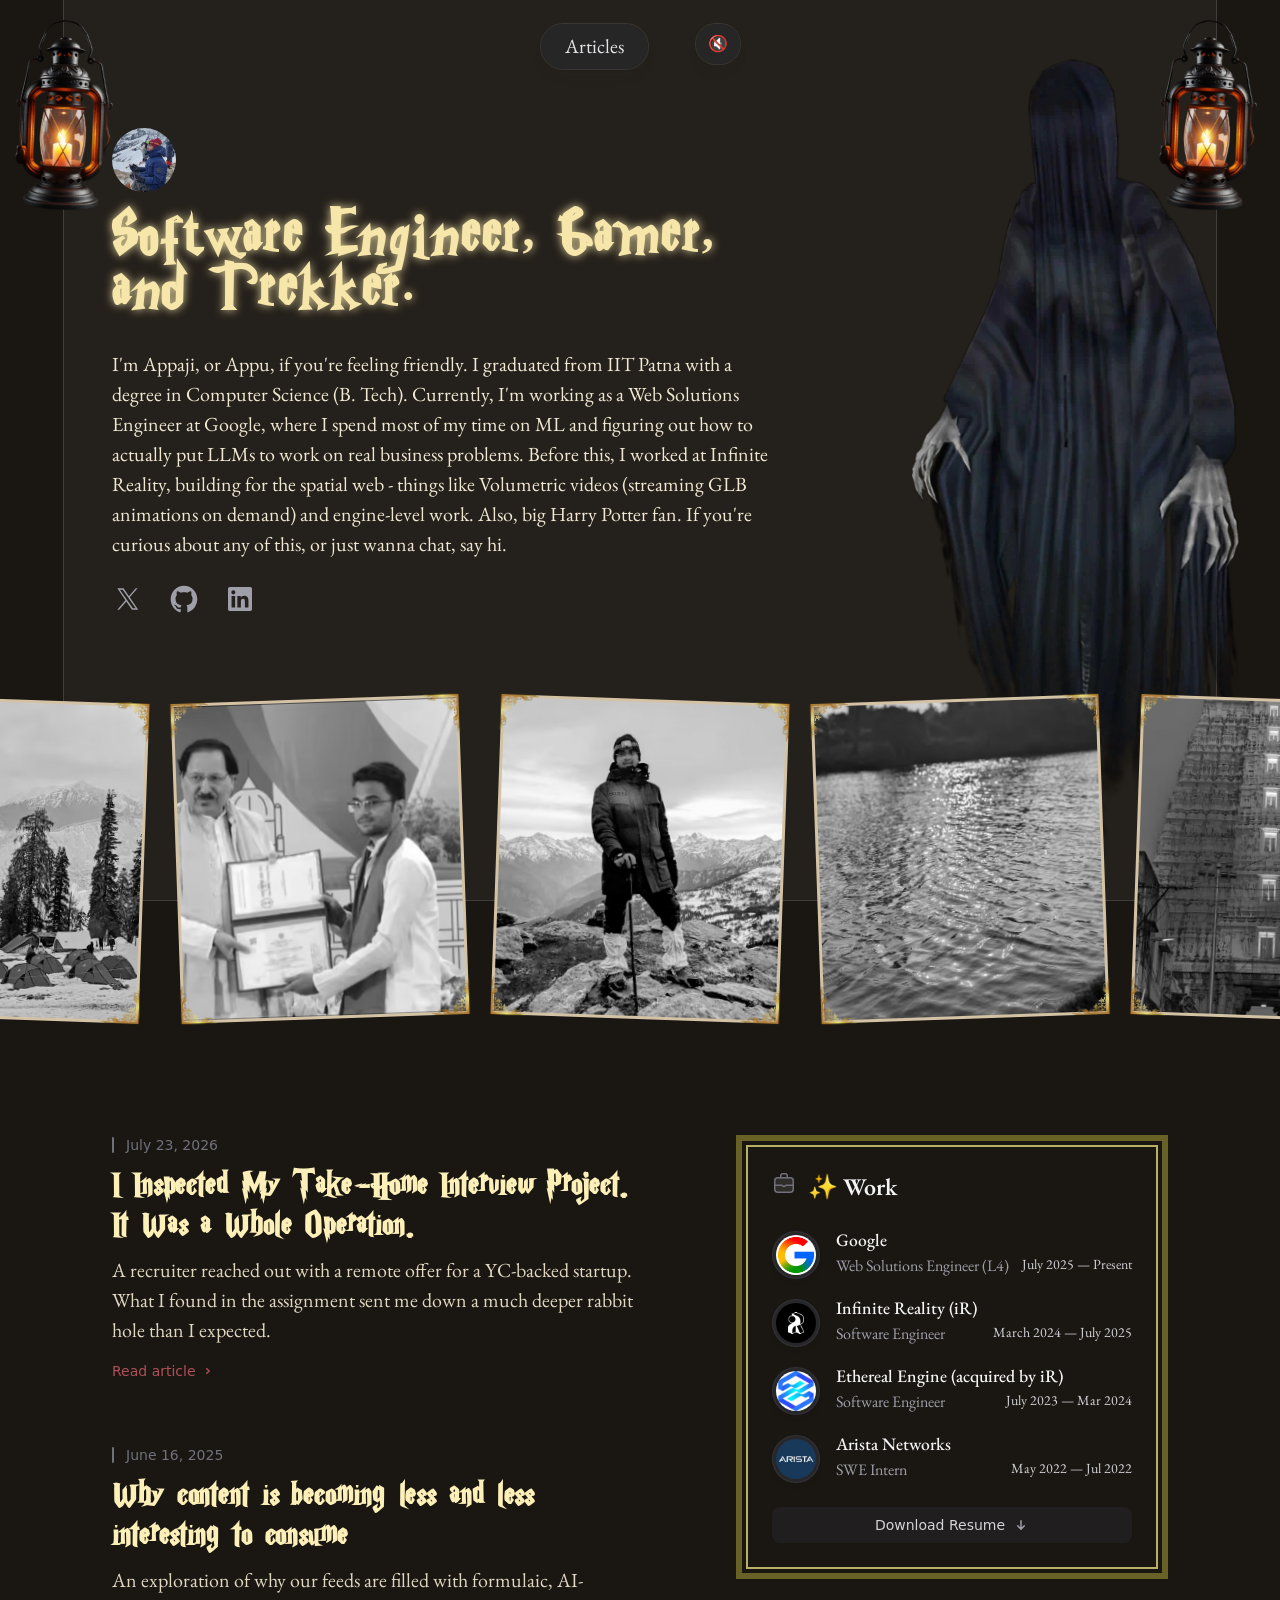
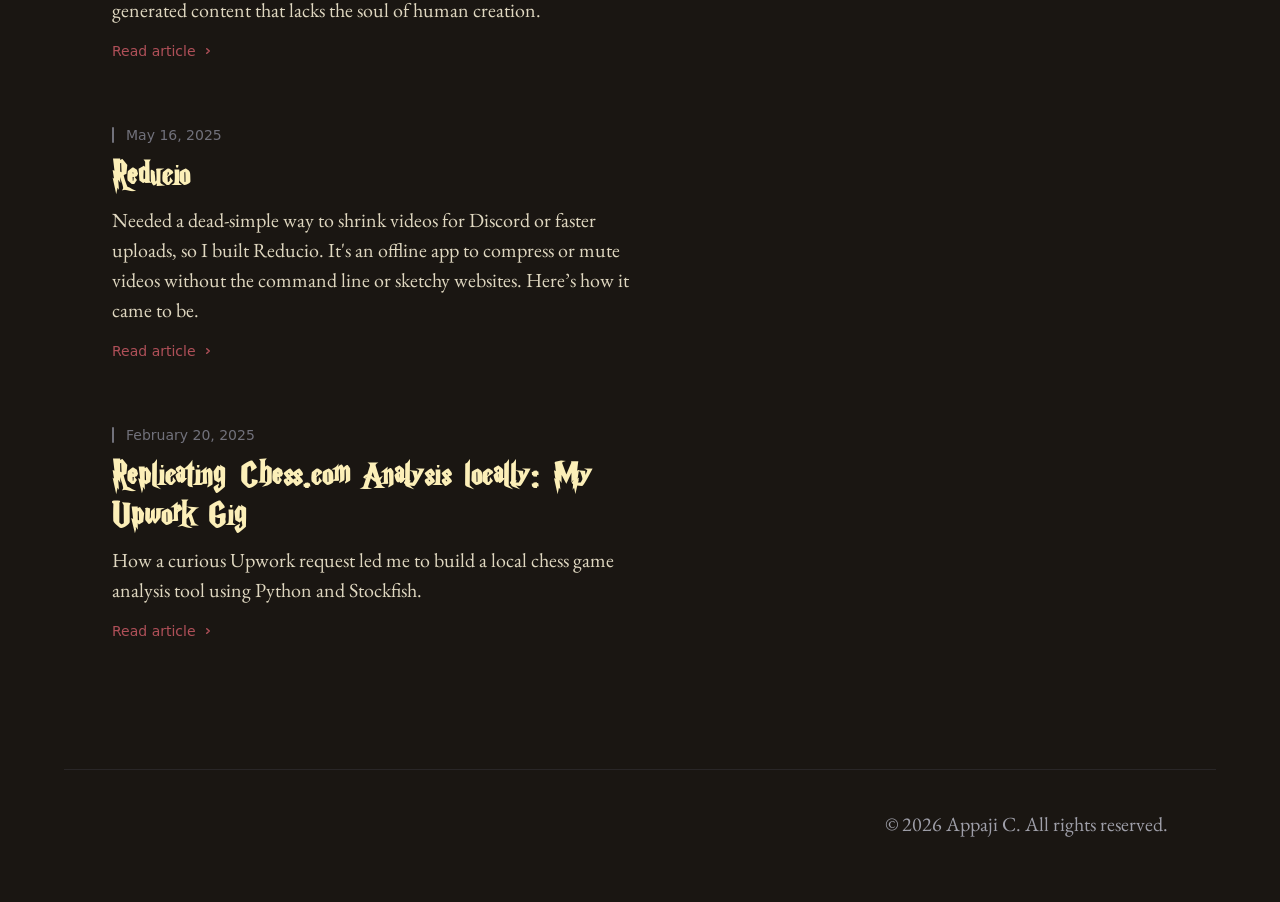
==== index.html @ c1694020 "deploy" ====
<!DOCTYPE html><html lang="en" data-astro-cid-sckkx6r4> <head><meta charset="UTF-8"><meta name="viewport" content="width=device-width"><link rel="icon" type="image/svg+xml" href="/favicon.ico"><link rel="preconnect" href="https://fonts.googleapis.com"><link rel="preconnect" href="https://fonts.gstatic.com" crossorigin><link href="https://fonts.googleapis.com/css2?family=EB+Garamond:ital,wght@0,400..800;1,400..800&family=Inter:ital,opsz,wght@0,14..32,100..900;1,14..32,100..900&display=swap" rel="stylesheet"><script defer src="/script.js" data-website-id="1bbae7b1-22e2-43d4-b919-5324c3057df2"></script><meta name="generator" content="Astro v5.18.2"><meta name="description" content="Appaji, a Computer Science graduate from IIT Patna and former intern at Arista Networks, is a Software Engineer at Infinite Reality. Passionate about building innovative web experiences, with a strong interest in sustainable and customer-focused startups."><meta name="astro-view-transitions-enabled" content="true"><meta name="astro-view-transitions-fallback" content="animate"><script type="module" src="/_astro/ClientRouter.astro_astro_type_script_index_0_lang.CDGfc0hd.js"></script><title>Appaji - Software Engineer</title><link rel="stylesheet" href="/_astro/_slug_.mkJSnXDT.css"></head> <body class="relative bg-[#1a1612]!" data-astro-cid-sckkx6r4> <div class="fixed inset-0 flex justify-center sm:px-8" data-astro-cid-sckkx6r4> <div class="flex w-full max-w-7xl lg:px-8" data-astro-cid-sckkx6r4> <div class="w-full bg-[#24201b] ring-1 ring-zinc-300/20" data-astro-cid-sckkx6r4></div> </div> </div> <style>astro-island,astro-slot,astro-static-slot{display:contents}</style><script>(()=>{var e=async t=>{await(await t())()};(self.Astro||(self.Astro={})).only=e;window.dispatchEvent(new Event("astro:only"));})();</script><script>(()=>{var A=Object.defineProperty;var g=(i,o,a)=>o in i?A(i,o,{enumerable:!0,configurable:!0,writable:!0,value:a}):i[o]=a;var d=(i,o,a)=>g(i,typeof o!="symbol"?o+"":o,a);{let i={0:t=>m(t),1:t=>a(t),2:t=>new RegExp(t),3:t=>new Date(t),4:t=>new Map(a(t)),5:t=>new Set(a(t)),6:t=>BigInt(t),7:t=>new URL(t),8:t=>new Uint8Array(t),9:t=>new Uint16Array(t),10:t=>new Uint32Array(t),11:t=>1/0*t},o=t=>{let[l,e]=t;return l in i?i[l](e):void 0},a=t=>t.map(o),m=t=>typeof t!="object"||t===null?t:Object.fromEntries(Object.entries(t).map(([l,e])=>[l,o(e)]));class y extends HTMLElement{constructor(){super(...arguments);d(this,"Component");d(this,"hydrator");d(this,"hydrate",async()=>{var b;if(!this.hydrator||!this.isConnected)return;let e=(b=this.parentElement)==null?void 0:b.closest("astro-island[ssr]");if(e){e.addEventListener("astro:hydrate",this.hydrate,{once:!0});return}let c=this.querySelectorAll("astro-slot"),n={},h=this.querySelectorAll("template[data-astro-template]");for(let r of h){let s=r.closest(this.tagName);s!=null&&s.isSameNode(this)&&(n[r.getAttribute("data-astro-template")||"default"]=r.innerHTML,r.remove())}for(let r of c){let s=r.closest(this.tagName);s!=null&&s.isSameNode(this)&&(n[r.getAttribute("name")||"default"]=r.innerHTML)}let p;try{p=this.hasAttribute("props")?m(JSON.parse(this.getAttribute("props"))):{}}catch(r){let s=this.getAttribute("component-url")||"<unknown>",v=this.getAttribute("component-export");throw v&&(s+=` (export ${v})`),console.error(`[hydrate] Error parsing props for component ${s}`,this.getAttribute("props"),r),r}let u;await this.hydrator(this)(this.Component,p,n,{client:this.getAttribute("client")}),this.removeAttribute("ssr"),this.dispatchEvent(new CustomEvent("astro:hydrate"))});d(this,"unmount",()=>{this.isConnected||this.dispatchEvent(new CustomEvent("astro:unmount"))})}disconnectedCallback(){document.removeEventListener("astro:after-swap",this.unmount),document.addEventListener("astro:after-swap",this.unmount,{once:!0})}connectedCallback(){if(!this.hasAttribute("await-children")||document.readyState==="interactive"||document.readyState==="complete")this.childrenConnectedCallback();else{let e=()=>{document.removeEventListener("DOMContentLoaded",e),c.disconnect(),this.childrenConnectedCallback()},c=new MutationObserver(()=>{var n;((n=this.lastChild)==null?void 0:n.nodeType)===Node.COMMENT_NODE&&this.lastChild.nodeValue==="astro:end"&&(this.lastChild.remove(),e())});c.observe(this,{childList:!0}),document.addEventListener("DOMContentLoaded",e)}}async childrenConnectedCallback(){let e=this.getAttribute("before-hydration-url");e&&await import(e),this.start()}async start(){let e=JSON.parse(this.getAttribute("opts")),c=this.getAttribute("client");if(Astro[c]===void 0){window.addEventListener(`astro:${c}`,()=>this.start(),{once:!0});return}try{await Astro[c](async()=>{let n=this.getAttribute("renderer-url"),[h,{default:p}]=await Promise.all([import(this.getAttribute("component-url")),n?import(n):()=>()=>{}]),u=this.getAttribute("component-export")||"default";if(!u.includes("."))this.Component=h[u];else{this.Component=h;for(let f of u.split("."))this.Component=this.Component[f]}return this.hydrator=p,this.hydrate},e,this)}catch(n){console.error(`[astro-island] Error hydrating ${this.getAttribute("component-url")}`,n)}}attributeChangedCallback(){this.hydrate()}}d(y,"observedAttributes",["props"]),customElements.get("astro-island")||customElements.define("astro-island",y)}})();</script><astro-island uid="1WpTBE" component-url="/_astro/Floaters.BWLagnFK.js" component-export="default" renderer-url="/_astro/client.4HrEwUw9.js" props="{&quot;data-astro-cid-sckkx6r4&quot;:[0,true]}" ssr client="only" opts="{&quot;name&quot;:&quot;Floaters&quot;,&quot;value&quot;:true}"></astro-island> <script>(()=>{var e=async t=>{await(await t())()};(self.Astro||(self.Astro={})).load=e;window.dispatchEvent(new Event("astro:load"));})();</script><astro-island uid="2upjnA" prefix="r24" component-url="/_astro/Header.DmBc9wNi.js" component-export="Header" renderer-url="/_astro/client.4HrEwUw9.js" props="{&quot;pathname&quot;:[0,&quot;/&quot;],&quot;data-astro-cid-sckkx6r4&quot;:[0,true]}" ssr client="load" opts="{&quot;name&quot;:&quot;HeaderJsx&quot;,&quot;value&quot;:true}" await-children><header class="pointer-events-none relative z-50 flex flex-none flex-col" style="height:var(--header-height);margin-bottom:var(--header-mb)"><div class="order-last mt-[calc(--spacing(16)-(--spacing(3)))]"></div><div class="sm:px-8 top-0 order-last -mb-3 pt-3" style="position:var(--header-position)"><div class="mx-auto w-full max-w-7xl lg:px-8"><div class="relative px-4 sm:px-8 lg:px-12"><div class="mx-auto max-w-2xl lg:max-w-5xl xl:max-w-7xl"><div class="top-(--avatar-top,--spacing(3)) w-full" style="position:var(--header-inner-position)"><div class="relative"><div class="absolute top-3 left-0 origin-left transition-opacity h-10 w-10 rounded-full bg-zinc-800/90 p-0.5 shadow-lg ring-1 shadow-zinc-800/5 ring-white/10 backdrop-blur-sm" style="opacity:var(--avatar-border-opacity, 0);transform:var(--avatar-border-transform)"></div><a href="/" aria-label="Home" class="block h-16 w-16 origin-left pointer-events-auto" style="transform:var(--avatar-image-transform)"><img src="/avatar.webp" alt="" sizes="5rem" class="rounded-full bg-zinc-800 object-cover h-16 w-16"/></a></div></div></div></div></div></div><div class="top-0 z-10 h-16 pt-6" style="position:var(--header-position)"><div class="sm:px-8 top-(--header-top,--spacing(6)) w-full" style="position:var(--header-inner-position)"><div class="mx-auto w-full max-w-7xl lg:px-8"><div class="relative px-4 sm:px-8 lg:px-12"><div class="mx-auto max-w-2xl lg:max-w-5xl xl:max-w-7xl"><div class="relative flex justify-center gap-4 sm:gap-6 md:gap-8 lg:gap-10 xl:gap-12"><div class="flex justify-end md:justify-center"><nav class="pointer-events-auto md:hidden"><ul class="flex rounded-full bg-zinc-800/90 px-3 text-sm font-medium text-zinc-200 shadow-lg ring-1 shadow-zinc-800/5 ring-white/10 backdrop-blur-sm"><li><a href="/articles" class="relative block px-3 py-2 transition hover:text-teal-400">Articles</a></li></ul></nav><nav class="pointer-events-auto hidden md:block"><ul class="flex rounded-full bg-zinc-800/90 px-3 text-sm font-medium text-zinc-200 shadow-lg ring-1 shadow-zinc-800/5 ring-white/10 backdrop-blur-sm"><li><a href="/articles" class="relative block px-3 py-2 transition hover:text-teal-400">Articles</a></li></ul></nav></div><div class="flex justify-end"><astro-slot> <astro-island uid="Z1dJGtD" component-url="/_astro/Header.DmBc9wNi.js" component-export="Toggles" renderer-url="/_astro/client.4HrEwUw9.js" props="{&quot;data-astro-cid-sckkx6r4&quot;:[0,true]}" ssr client="only" opts="{&quot;name&quot;:&quot;Toggles&quot;,&quot;value&quot;:true}"></astro-island> </astro-slot></div></div></div></div></div></div></div></header><div class="flex-none" style="height:var(--content-offset)"></div><!--astro:end--></astro-island>  <div class="sm:px-8 mt-9"><div class="mx-auto w-full max-w-7xl lg:px-8"><div class="relative px-4 sm:px-8 lg:px-12"><div class="mx-auto max-w-2xl lg:max-w-5xl xl:max-w-7xl"> <div class="max-w-2xl"> <h1 class="text-shadow-golden text-[#f6e6aa]">Software Engineer, Gamer, and Trekker.</h1> <p class="mt-6 text-[#f0e8d3]">
I'm Appaji, or Appu, if you're feeling friendly. I graduated from IIT Patna with a degree in
        Computer Science (B. Tech). Currently, I'm working as a Web Solutions Engineer at Google,
        where I spend most of my time on ML and figuring out how to actually put LLMs to work on
        real business problems. Before this, I worked at Infinite Reality, building for the spatial web - things like Volumetric videos (streaming GLB animations on demand) and engine-level work.
        Also, big Harry Potter fan. If you're curious about any of this, or just wanna chat, say hi.
</p> <div class="mt-6 flex gap-6"> <a class="group -m-1 p-1" target="_blank" href="https://x.com/CITIZENDOT" data-umami-event="Clicked X" aria-label="Follow on X"><svg viewBox="0 0 24 24" aria-hidden="true" class="h-8 w-8 fill-zinc-400 transition group-hover:fill-zinc-300"><path d="M13.3174 10.7749L19.1457 4H17.7646L12.7039 9.88256L8.66193 4H4L10.1122 12.8955L4 20H5.38119L10.7254 13.7878L14.994 20H19.656L13.3171 10.7749H13.3174ZM11.4257 12.9738L10.8064 12.0881L5.87886 5.03974H8.00029L11.9769 10.728L12.5962 11.6137L17.7652 19.0075H15.6438L11.4257 12.9742V12.9738Z"></path></svg></a> <a class="group -m-1 p-1" target="_blank" href="https://github.com/CITIZENDOT" data-umami-event="Clicked GitHub" aria-label="Follow on GitHub"><svg viewBox="0 0 24 24" aria-hidden="true" class="h-8 w-8 fill-zinc-400 transition group-hover:fill-zinc-300"><path fill-rule="evenodd" clip-rule="evenodd" d="M12 2C6.475 2 2 6.588 2 12.253c0 4.537 2.862 8.369 6.838 9.727.5.09.687-.218.687-.487 0-.243-.013-1.05-.013-1.91C7 20.059 6.35 18.957 6.15 18.38c-.113-.295-.6-1.205-1.025-1.448-.35-.192-.85-.667-.013-.68.788-.012 1.35.744 1.538 1.051.9 1.551 2.338 1.116 2.912.846.088-.666.35-1.115.638-1.371-2.225-.256-4.55-1.14-4.55-5.062 0-1.115.387-2.038 1.025-2.756-.1-.256-.45-1.307.1-2.717 0 0 .837-.269 2.75 1.051.8-.23 1.65-.346 2.5-.346.85 0 1.7.115 2.5.346 1.912-1.333 2.75-1.05 2.75-1.05.55 1.409.2 2.46.1 2.716.637.718 1.025 1.628 1.025 2.756 0 3.934-2.337 4.806-4.562 5.062.362.32.675.936.675 1.897 0 1.371-.013 2.473-.013 2.82 0 .268.188.589.688.486a10.039 10.039 0 0 0 4.932-3.74A10.447 10.447 0 0 0 22 12.253C22 6.588 17.525 2 12 2Z"></path></svg></a> <a class="group -m-1 p-1" target="_blank" href="https://www.linkedin.com/in/appaji-chintimi" data-umami-event="Clicked LinkedIn" aria-label="Follow on LinkedIn"><svg viewBox="0 0 24 24" aria-hidden="true" class="h-8 w-8 fill-zinc-400 transition group-hover:fill-zinc-300"><path d="M18.335 18.339H15.67v-4.177c0-.996-.02-2.278-1.39-2.278-1.389 0-1.601 1.084-1.601 2.205v4.25h-2.666V9.75h2.56v1.17h.035c.358-.674 1.228-1.387 2.528-1.387 2.7 0 3.2 1.778 3.2 4.091v4.715zM7.003 8.575a1.546 1.546 0 01-1.548-1.549 1.548 1.548 0 111.547 1.549zm1.336 9.764H5.666V9.75H8.34v8.589zM19.67 3H4.329C3.593 3 3 3.58 3 4.297v15.406C3 20.42 3.594 21 4.328 21h15.338C20.4 21 21 20.42 21 19.703V4.297C21 3.58 20.4 3 19.666 3h.003z"></path></svg></a> </div> </div> </div></div></div></div> <div class="mt-16 h-fit w-full sm:mt-20"> <div class="-my-4 flex justify-center gap-5 overflow-x-auto px-6 py-4 sm:gap-8 md:overflow-x-visible"> <script>(()=>{var l=(n,t)=>{let i=async()=>{await(await n())()},e=typeof t.value=="object"?t.value:void 0,s={timeout:e==null?void 0:e.timeout};"requestIdleCallback"in window?window.requestIdleCallback(i,s):setTimeout(i,s.timeout||200)};(self.Astro||(self.Astro={})).idle=l;window.dispatchEvent(new Event("astro:idle"));})();</script><astro-island uid="1zsjnk" prefix="r27" component-url="/_astro/VintageImageFrame.CsGQXgrL.js" component-export="default" renderer-url="/_astro/client.4HrEwUw9.js" props="{&quot;className&quot;:[0,&quot;rotate-2&quot;]}" ssr client="idle" opts="{&quot;name&quot;:&quot;VintageFrame&quot;,&quot;value&quot;:true}" await-children><div class="relative py-4 md:py-1"><div class="group relative aspect-9/10 w-44 flex-none border-3 border-[#d4c2a5] transition-transform duration-300 will-change-transform hover:scale-110 sm:w-72 rotate-2"><astro-slot> <div id="placeholder-0" class="absolute inset-0 animate-pulse rounded-md bg-gradient-to-r from-gray-300 via-gray-200 to-gray-300"></div> <picture> <source srcset="/_astro/image-1.DJotdPzw_1CjnRr.avif 360w, /_astro/image-1.DJotdPzw_fpXLo.avif 480w, /_astro/image-1.DJotdPzw_Z1LV6Ft.avif 720w" type="image/avif" sizes="(max-width: 640px) 180px, (max-width: 1450px) 720px"><source srcset="/_astro/image-1.DJotdPzw_1aSoXD.webp 360w, /_astro/image-1.DJotdPzw_Zc007p.webp 480w, /_astro/image-1.DJotdPzw_Z2em5zh.webp 720w" type="image/webp" sizes="(max-width: 640px) 180px, (max-width: 1450px) 720px">  <img src="/_astro/image-1.DJotdPzw_1znzGr.jpg" srcset="/_astro/image-1.DJotdPzw_Z1mLSVR.jpg 360w, /_astro/image-1.DJotdPzw_2kvOL1.jpg 480w, /_astro/image-1.DJotdPzw_i9Jj9.jpg 720w" alt="Appaji C's Pics" loading="eager" onload="this.classList.add('opacity-100'); document.getElementById('placeholder-0').remove();" sizes="(max-width: 640px) 180px, (max-width: 1450px) 720px" decoding="async" fetchpriority="auto" width="3136" height="2352" class="absolute inset-0 h-full w-full object-cover opacity-0 grayscale transition-[filter,opacity] duration-300 hover:grayscale-0"> </picture> </astro-slot><div class="absolute -top-1 -left-1 h-10 w-10 rotate-90 bg-cover bg-no-repeat" style="background-image:url(/corner.webp)"></div><div class="absolute -top-1 -right-1 h-10 w-10 rotate-180 bg-cover bg-no-repeat" style="background-image:url(/corner.webp)"></div><div class="absolute -right-1 -bottom-1 h-10 w-10 -rotate-90 bg-cover bg-no-repeat" style="background-image:url(/corner.webp)"></div><div class="absolute -bottom-1 -left-1 h-10 w-10 bg-cover bg-no-repeat" style="background-image:url(/corner.webp)"></div></div></div><!--astro:end--></astro-island><astro-island uid="dd5s4" prefix="r28" component-url="/_astro/VintageImageFrame.CsGQXgrL.js" component-export="default" renderer-url="/_astro/client.4HrEwUw9.js" props="{&quot;className&quot;:[0,&quot;-rotate-2&quot;]}" ssr client="idle" opts="{&quot;name&quot;:&quot;VintageFrame&quot;,&quot;value&quot;:true}" await-children><div class="relative py-4 md:py-1"><div class="group relative aspect-9/10 w-44 flex-none border-3 border-[#d4c2a5] transition-transform duration-300 will-change-transform hover:scale-110 sm:w-72 -rotate-2"><astro-slot> <div id="placeholder-1" class="absolute inset-0 animate-pulse rounded-md bg-gradient-to-r from-gray-300 via-gray-200 to-gray-300"></div> <picture> <source srcset="/_astro/image-2.Dyf8UoM-_FPYrh.avif 360w, /_astro/image-2.Dyf8UoM-_Z1lVE0v.avif 480w, /_astro/image-2.Dyf8UoM-_1WRz42.avif 720w" type="image/avif" sizes="(max-width: 640px) 180px, (max-width: 1450px) 720px"><source srcset="/_astro/image-2.Dyf8UoM-_Z278CN6.webp 360w, /_astro/image-2.Dyf8UoM-_UfQy3.webp 480w, /_astro/image-2.Dyf8UoM-_ZP73bl.webp 720w" type="image/webp" sizes="(max-width: 640px) 180px, (max-width: 1450px) 720px">  <img src="/_astro/image-2.Dyf8UoM-_1wkAVf.jpg" srcset="/_astro/image-2.Dyf8UoM-_TWsWo.jpg 360w, /_astro/image-2.Dyf8UoM-_Z17Pauo.jpg 480w, /_astro/image-2.Dyf8UoM-_2bY3z9.jpg 720w" alt="Appaji C's Pics" loading="eager" onload="this.classList.add('opacity-100'); document.getElementById('placeholder-1').remove();" sizes="(max-width: 640px) 180px, (max-width: 1450px) 720px" decoding="async" fetchpriority="auto" width="1442" height="811" class="absolute inset-0 h-full w-full object-cover opacity-0 grayscale transition-[filter,opacity] duration-300 hover:grayscale-0"> </picture> </astro-slot><div class="absolute -top-1 -left-1 h-10 w-10 rotate-90 bg-cover bg-no-repeat" style="background-image:url(/corner.webp)"></div><div class="absolute -top-1 -right-1 h-10 w-10 rotate-180 bg-cover bg-no-repeat" style="background-image:url(/corner.webp)"></div><div class="absolute -right-1 -bottom-1 h-10 w-10 -rotate-90 bg-cover bg-no-repeat" style="background-image:url(/corner.webp)"></div><div class="absolute -bottom-1 -left-1 h-10 w-10 bg-cover bg-no-repeat" style="background-image:url(/corner.webp)"></div></div></div><!--astro:end--></astro-island><astro-island uid="1dKPuj" prefix="r29" component-url="/_astro/VintageImageFrame.CsGQXgrL.js" component-export="default" renderer-url="/_astro/client.4HrEwUw9.js" props="{&quot;className&quot;:[0,&quot;rotate-2&quot;]}" ssr client="idle" opts="{&quot;name&quot;:&quot;VintageFrame&quot;,&quot;value&quot;:true}" await-children><div class="relative py-4 md:py-1"><div class="group relative aspect-9/10 w-44 flex-none border-3 border-[#d4c2a5] transition-transform duration-300 will-change-transform hover:scale-110 sm:w-72 rotate-2"><astro-slot> <div id="placeholder-2" class="absolute inset-0 animate-pulse rounded-md bg-gradient-to-r from-gray-300 via-gray-200 to-gray-300"></div> <picture> <source srcset="/_astro/image-3.DNVWXKXf_Z1sjR63.avif 360w, /_astro/image-3.DNVWXKXf_16d5sU.avif 480w, /_astro/image-3.DNVWXKXf_Z5oHGD.avif 720w" type="image/avif" sizes="(max-width: 640px) 180px, (max-width: 1450px) 720px"><source srcset="/_astro/image-3.DNVWXKXf_Z1TJPYQ.webp 360w, /_astro/image-3.DNVWXKXf_DM6z7.webp 480w, /_astro/image-3.DNVWXKXf_1dYgTg.webp 720w" type="image/webp" sizes="(max-width: 640px) 180px, (max-width: 1450px) 720px">  <img src="/_astro/image-3.DNVWXKXf_Z2jGWes.jpg" srcset="/_astro/image-3.DNVWXKXf_BKXSz.jpg 360w, /_astro/image-3.DNVWXKXf_Z1SSclo.jpg 480w, /_astro/image-3.DNVWXKXf_Z1B1awt.jpg 720w" alt="Appaji C's Pics" loading="eager" onload="this.classList.add('opacity-100'); document.getElementById('placeholder-2').remove();" sizes="(max-width: 640px) 180px, (max-width: 1450px) 720px" decoding="async" fetchpriority="auto" width="2268" height="4032" class="absolute inset-0 h-full w-full object-cover opacity-0 grayscale transition-[filter,opacity] duration-300 hover:grayscale-0"> </picture> </astro-slot><div class="absolute -top-1 -left-1 h-10 w-10 rotate-90 bg-cover bg-no-repeat" style="background-image:url(/corner.webp)"></div><div class="absolute -top-1 -right-1 h-10 w-10 rotate-180 bg-cover bg-no-repeat" style="background-image:url(/corner.webp)"></div><div class="absolute -right-1 -bottom-1 h-10 w-10 -rotate-90 bg-cover bg-no-repeat" style="background-image:url(/corner.webp)"></div><div class="absolute -bottom-1 -left-1 h-10 w-10 bg-cover bg-no-repeat" style="background-image:url(/corner.webp)"></div></div></div><!--astro:end--></astro-island><astro-island uid="2qtKHX" prefix="r30" component-url="/_astro/VintageImageFrame.CsGQXgrL.js" component-export="default" renderer-url="/_astro/client.4HrEwUw9.js" props="{&quot;className&quot;:[0,&quot;-rotate-2&quot;]}" ssr client="idle" opts="{&quot;name&quot;:&quot;VintageFrame&quot;,&quot;value&quot;:true}" await-children><div class="relative py-4 md:py-1"><div class="group relative aspect-9/10 w-44 flex-none border-3 border-[#d4c2a5] transition-transform duration-300 will-change-transform hover:scale-110 sm:w-72 -rotate-2"><astro-slot> <div id="placeholder-3" class="absolute inset-0 animate-pulse rounded-md bg-gradient-to-r from-gray-300 via-gray-200 to-gray-300"></div> <picture> <source srcset="/_astro/image-4.6K7N5ZcZ_ZzEdu5.avif 360w, /_astro/image-4.6K7N5ZcZ_1XRJ4S.avif 480w, /_astro/image-4.6K7N5ZcZ_MfUTk.avif 720w" type="image/avif" sizes="(max-width: 640px) 180px, (max-width: 1450px) 720px"><source srcset="/_astro/image-4.6K7N5ZcZ_Z125cnS.webp 360w, /_astro/image-4.6K7N5ZcZ_1wrKb5.webp 480w, /_astro/image-4.6K7N5ZcZ_26DUve.webp 720w" type="image/webp" sizes="(max-width: 640px) 180px, (max-width: 1450px) 720px">  <img src="/_astro/image-4.6K7N5ZcZ_Zt2xx9.jpg" srcset="/_astro/image-4.6K7N5ZcZ_1uqCux.jpg 360w, /_astro/image-4.6K7N5ZcZ_Z11dxJq.jpg 480w, /_astro/image-4.6K7N5ZcZ_ZIlvUv.jpg 720w" alt="Appaji C's Pics" loading="eager" onload="this.classList.add('opacity-100'); document.getElementById('placeholder-3').remove();" sizes="(max-width: 640px) 180px, (max-width: 1450px) 720px" decoding="async" fetchpriority="auto" width="2268" height="4032" class="absolute inset-0 h-full w-full object-cover opacity-0 grayscale transition-[filter,opacity] duration-300 hover:grayscale-0"> </picture> </astro-slot><div class="absolute -top-1 -left-1 h-10 w-10 rotate-90 bg-cover bg-no-repeat" style="background-image:url(/corner.webp)"></div><div class="absolute -top-1 -right-1 h-10 w-10 rotate-180 bg-cover bg-no-repeat" style="background-image:url(/corner.webp)"></div><div class="absolute -right-1 -bottom-1 h-10 w-10 -rotate-90 bg-cover bg-no-repeat" style="background-image:url(/corner.webp)"></div><div class="absolute -bottom-1 -left-1 h-10 w-10 bg-cover bg-no-repeat" style="background-image:url(/corner.webp)"></div></div></div><!--astro:end--></astro-island><astro-island uid="1Ig5aT" prefix="r31" component-url="/_astro/VintageImageFrame.CsGQXgrL.js" component-export="default" renderer-url="/_astro/client.4HrEwUw9.js" props="{&quot;className&quot;:[0,&quot;rotate-2&quot;]}" ssr client="idle" opts="{&quot;name&quot;:&quot;VintageFrame&quot;,&quot;value&quot;:true}" await-children><div class="relative py-4 md:py-1"><div class="group relative aspect-9/10 w-44 flex-none border-3 border-[#d4c2a5] transition-transform duration-300 will-change-transform hover:scale-110 sm:w-72 rotate-2"><astro-slot> <div id="placeholder-4" class="absolute inset-0 animate-pulse rounded-md bg-gradient-to-r from-gray-300 via-gray-200 to-gray-300"></div> <picture> <source srcset="/_astro/image-5.BTAcWhw3_Z1I2nOD.avif 360w, /_astro/image-5.BTAcWhw3_PuyJk.avif 480w, /_astro/image-5.BTAcWhw3_Zl7eqe.avif 720w" type="image/avif" sizes="(max-width: 640px) 180px, (max-width: 1450px) 720px"><source srcset="/_astro/image-5.BTAcWhw3_Z2asmIr.webp 360w, /_astro/image-5.BTAcWhw3_o4zPw.webp 480w, /_astro/image-5.BTAcWhw3_XgKaF.webp 720w" type="image/webp" sizes="(max-width: 640px) 180px, (max-width: 1450px) 720px">  <img src="/_astro/image-5.BTAcWhw3_Z8pMfS.jpg" srcset="/_astro/image-5.BTAcWhw3_m3s9Y.jpg 360w, /_astro/image-5.BTAcWhw3_Z29AI4Y.jpg 480w, /_astro/image-5.BTAcWhw3_Z1QIGg4.jpg 720w" alt="Appaji C's Pics" loading="eager" onload="this.classList.add('opacity-100'); document.getElementById('placeholder-4').remove();" sizes="(max-width: 640px) 180px, (max-width: 1450px) 720px" decoding="async" fetchpriority="auto" width="2268" height="4032" class="absolute inset-0 h-full w-full object-cover opacity-0 grayscale transition-[filter,opacity] duration-300 hover:grayscale-0"> </picture> </astro-slot><div class="absolute -top-1 -left-1 h-10 w-10 rotate-90 bg-cover bg-no-repeat" style="background-image:url(/corner.webp)"></div><div class="absolute -top-1 -right-1 h-10 w-10 rotate-180 bg-cover bg-no-repeat" style="background-image:url(/corner.webp)"></div><div class="absolute -right-1 -bottom-1 h-10 w-10 -rotate-90 bg-cover bg-no-repeat" style="background-image:url(/corner.webp)"></div><div class="absolute -bottom-1 -left-1 h-10 w-10 bg-cover bg-no-repeat" style="background-image:url(/corner.webp)"></div></div></div><!--astro:end--></astro-island> </div> </div> <div class="sm:px-8 mt-24 md:mt-28"><div class="mx-auto w-full max-w-7xl lg:px-8"><div class="relative px-4 sm:px-8 lg:px-12"><div class="mx-auto max-w-2xl lg:max-w-5xl xl:max-w-7xl"> <div class="mx-auto grid max-w-xl grid-cols-1 gap-y-20 lg:max-w-none lg:grid-cols-2"> <div class="flex flex-col gap-16"> <article class="group relative flex flex-col items-start"><h2 class="font-card-title group-hover:text-shadow-golden-subtle text-4xl font-semibold tracking-wide text-[#fcefb8]"><div class="absolute -inset-x-4 -inset-y-6 z-0 scale-95 bg-zinc-600/50 opacity-0 transition group-hover:scale-100 group-hover:opacity-100 sm:-inset-x-6 sm:rounded-2xl"></div><a href="/articles/fake-job-interview-git-hook-malware"><span class="absolute -inset-x-4 -inset-y-6 z-20 sm:-inset-x-6 sm:rounded-2xl"></span><span class="relative z-10">I Inspected My Take-Home Interview Project. It Was a Whole Operation.</span></a></h2><time class="relative z-10 order-first mb-3 flex items-center text-sm text-zinc-500 pl-3.5"><span class="absolute inset-y-0 left-0 flex items-center" aria-hidden="true"><span class="h-4 w-0.5 rounded-full bg-zinc-500"></span></span>July 23, 2026</time><p class="relative z-10 mt-2 text-base text-[#e0d8c1]">A recruiter reached out with a remote offer for a YC-backed startup. What I found in the assignment sent me down a much deeper rabbit hole than I expected.</p><div aria-hidden="true" class="relative z-10 mt-4 flex items-center text-sm font-medium text-[#b6535cf4]">Read article<svg viewBox="0 0 16 16" fill="none" aria-hidden="true" class="ml-1 h-4 w-4 stroke-current"><path d="M6.75 5.75 9.25 8l-2.5 2.25" stroke-width="1.5" stroke-linecap="round" stroke-linejoin="round"></path></svg></div></article><article class="group relative flex flex-col items-start"><h2 class="font-card-title group-hover:text-shadow-golden-subtle text-4xl font-semibold tracking-wide text-[#fcefb8]"><div class="absolute -inset-x-4 -inset-y-6 z-0 scale-95 bg-zinc-600/50 opacity-0 transition group-hover:scale-100 group-hover:opacity-100 sm:-inset-x-6 sm:rounded-2xl"></div><a href="/articles/the-great-content-blah"><span class="absolute -inset-x-4 -inset-y-6 z-20 sm:-inset-x-6 sm:rounded-2xl"></span><span class="relative z-10">Why content is becoming less and less interesting to consume</span></a></h2><time class="relative z-10 order-first mb-3 flex items-center text-sm text-zinc-500 pl-3.5"><span class="absolute inset-y-0 left-0 flex items-center" aria-hidden="true"><span class="h-4 w-0.5 rounded-full bg-zinc-500"></span></span>June 16, 2025</time><p class="relative z-10 mt-2 text-base text-[#e0d8c1]">An exploration of why our feeds are filled with formulaic, AI-generated content that lacks the soul of human creation.</p><div aria-hidden="true" class="relative z-10 mt-4 flex items-center text-sm font-medium text-[#b6535cf4]">Read article<svg viewBox="0 0 16 16" fill="none" aria-hidden="true" class="ml-1 h-4 w-4 stroke-current"><path d="M6.75 5.75 9.25 8l-2.5 2.25" stroke-width="1.5" stroke-linecap="round" stroke-linejoin="round"></path></svg></div></article><article class="group relative flex flex-col items-start"><h2 class="font-card-title group-hover:text-shadow-golden-subtle text-4xl font-semibold tracking-wide text-[#fcefb8]"><div class="absolute -inset-x-4 -inset-y-6 z-0 scale-95 bg-zinc-600/50 opacity-0 transition group-hover:scale-100 group-hover:opacity-100 sm:-inset-x-6 sm:rounded-2xl"></div><a href="/articles/reducio"><span class="absolute -inset-x-4 -inset-y-6 z-20 sm:-inset-x-6 sm:rounded-2xl"></span><span class="relative z-10">Reducio</span></a></h2><time class="relative z-10 order-first mb-3 flex items-center text-sm text-zinc-500 pl-3.5"><span class="absolute inset-y-0 left-0 flex items-center" aria-hidden="true"><span class="h-4 w-0.5 rounded-full bg-zinc-500"></span></span>May 16, 2025</time><p class="relative z-10 mt-2 text-base text-[#e0d8c1]">Needed a dead-simple way to shrink videos for Discord or faster uploads, so I built Reducio. It&#x27;s an offline app to compress or mute videos without the command line or sketchy websites. Here’s how it came to be.</p><div aria-hidden="true" class="relative z-10 mt-4 flex items-center text-sm font-medium text-[#b6535cf4]">Read article<svg viewBox="0 0 16 16" fill="none" aria-hidden="true" class="ml-1 h-4 w-4 stroke-current"><path d="M6.75 5.75 9.25 8l-2.5 2.25" stroke-width="1.5" stroke-linecap="round" stroke-linejoin="round"></path></svg></div></article><article class="group relative flex flex-col items-start"><h2 class="font-card-title group-hover:text-shadow-golden-subtle text-4xl font-semibold tracking-wide text-[#fcefb8]"><div class="absolute -inset-x-4 -inset-y-6 z-0 scale-95 bg-zinc-600/50 opacity-0 transition group-hover:scale-100 group-hover:opacity-100 sm:-inset-x-6 sm:rounded-2xl"></div><a href="/articles/replicating-chess-com-analysis-locally"><span class="absolute -inset-x-4 -inset-y-6 z-20 sm:-inset-x-6 sm:rounded-2xl"></span><span class="relative z-10">Replicating Chess.com Analysis locally: My Upwork Gig</span></a></h2><time class="relative z-10 order-first mb-3 flex items-center text-sm text-zinc-500 pl-3.5"><span class="absolute inset-y-0 left-0 flex items-center" aria-hidden="true"><span class="h-4 w-0.5 rounded-full bg-zinc-500"></span></span>February 20, 2025</time><p class="relative z-10 mt-2 text-base text-[#e0d8c1]">How a curious Upwork request led me to build a local chess game analysis tool using Python and Stockfish.</p><div aria-hidden="true" class="relative z-10 mt-4 flex items-center text-sm font-medium text-[#b6535cf4]">Read article<svg viewBox="0 0 16 16" fill="none" aria-hidden="true" class="ml-1 h-4 w-4 stroke-current"><path d="M6.75 5.75 9.25 8l-2.5 2.25" stroke-width="1.5" stroke-linecap="round" stroke-linejoin="round"></path></svg></div></article> </div> <div class="space-y-10 lg:pl-16 xl:pl-24"> <div class="border-6 border-[#837c2fc0] p-1"> <div class="border-2 border-[#ede481c0] p-6"> <h2 class="font-content flex text-2xl font-semibold text-zinc-100"> <svg viewBox="0 0 24 24" fill="none" stroke-width="1.5" stroke-linecap="round" stroke-linejoin="round" aria-hidden="true" class="h-6 w-6 flex-none"><path d="M2.75 9.75a3 3 0 0 1 3-3h12.5a3 3 0 0 1 3 3v8.5a3 3 0 0 1-3 3H5.75a3 3 0 0 1-3-3v-8.5Z" class="fill-zinc-100/10 stroke-zinc-500"></path><path d="M3 14.25h6.249c.484 0 .952-.002 1.316.319l.777.682a.996.996 0 0 0 1.316 0l.777-.682c.364-.32.832-.319 1.316-.319H21M8.75 6.5V4.75a2 2 0 0 1 2-2h2.5a2 2 0 0 1 2 2V6.5" class="stroke-zinc-500"></path></svg> <span class="ml-3">✨ Work</span> </h2> <ol class="mt-6 space-y-4"> <li class="flex gap-4"> <div class="relative mt-1 flex h-12 w-12 flex-none items-center justify-center rounded-full border border-zinc-700/50 bg-zinc-800 shadow-md ring-0 shadow-zinc-800/5 ring-zinc-900/5"> <picture> <source srcset="/_astro/google.CQu9H9vQ_1AwIfs.avif" type="image/avif"><source srcset="/_astro/google.CQu9H9vQ_1iUB77.webp" type="image/webp">  <img src="/_astro/google.CQu9H9vQ_1funhh.png" alt="Google" loading="lazy" decoding="async" fetchpriority="auto" width="600" height="600" class="h-10 w-10 rounded-full"> </picture> </div> <dl class="flex flex-auto flex-wrap gap-x-2"> <dt class="sr-only">Company</dt> <dd class="w-full flex-none text-[1.1rem] font-medium text-zinc-100"> Google </dd> <dt class="sr-only">Role</dt> <dd class="text-base text-zinc-400">Web Solutions Engineer (L4)</dd> <dt class="sr-only">Date</dt> <dd class="ml-auto text-sm text-zinc-300" aria-label="July 2025 until Present"> <time>July 2025</time> <span aria-hidden="true">—</span>  <time>Present</time> </dd> </dl> </li><li class="flex gap-4"> <div class="relative mt-1 flex h-12 w-12 flex-none items-center justify-center rounded-full border border-zinc-700/50 bg-zinc-800 shadow-md ring-0 shadow-zinc-800/5 ring-zinc-900/5"> <picture> <source srcset="/_astro/ir.somLRIwt_Z1sfl8M.avif" type="image/avif"><source srcset="/_astro/ir.somLRIwt_Z2sxxJ2.webp" type="image/webp">  <img src="/_astro/ir.somLRIwt_ZwI2T5.jpg" alt="Infinite Reality (iR)" loading="lazy" decoding="async" fetchpriority="auto" width="900" height="900" class="h-10 w-10 rounded-full"> </picture> </div> <dl class="flex flex-auto flex-wrap gap-x-2"> <dt class="sr-only">Company</dt> <dd class="w-full flex-none text-[1.1rem] font-medium text-zinc-100"> Infinite Reality (iR) </dd> <dt class="sr-only">Role</dt> <dd class="text-base text-zinc-400">Software Engineer</dd> <dt class="sr-only">Date</dt> <dd class="ml-auto text-sm text-zinc-300" aria-label="March 2024 until July 2025"> <time>March 2024</time> <span aria-hidden="true">—</span>  <time>July 2025</time> </dd> </dl> </li><li class="flex gap-4"> <div class="relative mt-1 flex h-12 w-12 flex-none items-center justify-center rounded-full border border-zinc-700/50 bg-zinc-800 shadow-md ring-0 shadow-zinc-800/5 ring-zinc-900/5"> <picture> <source srcset="/_astro/etherealengine.BA6n9nxY_OrVHy.avif" type="image/avif"><source srcset="/_astro/etherealengine.BA6n9nxY_2e9xB2.webp" type="image/webp">  <img src="/_astro/etherealengine.BA6n9nxY_ZLV5q5.jpg" alt="Ethereal Engine (acquired by iR)" loading="lazy" decoding="async" fetchpriority="auto" width="200" height="200" class="h-10 w-10 rounded-full"> </picture> </div> <dl class="flex flex-auto flex-wrap gap-x-2"> <dt class="sr-only">Company</dt> <dd class="w-full flex-none text-[1.1rem] font-medium text-zinc-100"> Ethereal Engine (acquired by iR) </dd> <dt class="sr-only">Role</dt> <dd class="text-base text-zinc-400">Software Engineer</dd> <dt class="sr-only">Date</dt> <dd class="ml-auto text-sm text-zinc-300" aria-label="July 2023 until Mar 2024"> <time>July 2023</time> <span aria-hidden="true">—</span>  <time>Mar 2024</time> </dd> </dl> </li><li class="flex gap-4"> <div class="relative mt-1 flex h-12 w-12 flex-none items-center justify-center rounded-full border border-zinc-700/50 bg-zinc-800 shadow-md ring-0 shadow-zinc-800/5 ring-zinc-900/5"> <picture> <source srcset="/_astro/arista.DDF_SGEJ_Z1cGtUl.avif" type="image/avif"><source srcset="/_astro/arista.DDF_SGEJ_Z1uiB3G.webp" type="image/webp">  <img src="/_astro/arista.DDF_SGEJ_Z1xIOSw.png" alt="Arista Networks" loading="lazy" decoding="async" fetchpriority="auto" width="225" height="225" class="h-10 w-10 rounded-full"> </picture> </div> <dl class="flex flex-auto flex-wrap gap-x-2"> <dt class="sr-only">Company</dt> <dd class="w-full flex-none text-[1.1rem] font-medium text-zinc-100"> Arista Networks </dd> <dt class="sr-only">Role</dt> <dd class="text-base text-zinc-400">SWE Intern</dd> <dt class="sr-only">Date</dt> <dd class="ml-auto text-sm text-zinc-300" aria-label="May 2022 until Jul 2022"> <time>May 2022</time> <span aria-hidden="true">—</span>  <time>Jul 2022</time> </dd> </dl> </li> </ol> <a href="/Appaji_Resume_2026.pdf" download="Appaji_Resume_2026.pdf"> <button class="cursor-pointer inline-flex items-center gap-2 justify-center rounded-md py-2 px-3 text-sm outline-offset-2 transition active:transition-none font-medium bg-zinc-800/50 text-zinc-300 hover:bg-zinc-800 hover:text-zinc-50 active:bg-zinc-800/50 active:text-zinc-50/70 group hover:text-shadow-golden-subtle mt-6 w-full" data-umami-event="Download Resume">
Download Resume
<svg viewBox="0 0 16 16" fill="none" aria-hidden="true" class="h-4 w-4 stroke-zinc-400 transition group-hover:stroke-zinc-50 group-active:stroke-zinc-50"><path d="M4.75 8.75 8 12.25m0 0 3.25-3.5M8 12.25v-8.5" stroke-width="1.5" stroke-linecap="round" stroke-linejoin="round"></path></svg> </button> </a> </div> </div> </div> </div> </div></div></div></div>  <footer class="mt-32 flex-none"><div class="sm:px-8"><div class="mx-auto w-full max-w-7xl lg:px-8"><div class="border-t border-zinc-700/40 pt-10 pb-16"><div class="relative px-4 sm:px-8 lg:px-12"><div class="mx-auto max-w-2xl lg:max-w-5xl xl:max-w-7xl"><div class="flex flex-col items-center justify-between gap-6 md:flex-row"><div class="flex flex-wrap justify-center gap-x-6 gap-y-1 text-sm font-medium text-zinc-200"></div><p class="text-sm text-zinc-400">© <!-- -->2026<!-- --> Appaji C. All rights reserved.</p></div></div></div></div></div></div></footer> <video style="display: none;" id="PrologueBackground" data-astro-cid-sckkx6r4 data-astro-transition-persist="astro-gbvijb6a-1"> <source src="/Prologue.mp3" type="video/mp4" data-astro-cid-sckkx6r4 data-astro-transition-persist="astro-coppatqy-2"> </video> </body></html>
---- _astro/_slug_.mkJSnXDT.css ----
.astro-route-announcer{position:absolute;left:0;top:0;clip:rect(0 0 0 0);clip-path:inset(50%);overflow:hidden;white-space:nowrap;width:1px;height:1px}/*! tailwindcss v4.1.4 | MIT License | https://tailwindcss.com */@layer properties{@supports (((-webkit-hyphens:none)) and (not (margin-trim:inline))) or ((-moz-orient:inline) and (not (color:rgb(from red r g b)))){*,:before,:after,::backdrop{--tw-translate-x:0;--tw-translate-y:0;--tw-translate-z:0;--tw-scale-x:1;--tw-scale-y:1;--tw-scale-z:1;--tw-rotate-x:initial;--tw-rotate-y:initial;--tw-rotate-z:initial;--tw-skew-x:initial;--tw-skew-y:initial;--tw-space-y-reverse:0;--tw-border-style:solid;--tw-gradient-position:initial;--tw-gradient-from:#0000;--tw-gradient-via:#0000;--tw-gradient-to:#0000;--tw-gradient-stops:initial;--tw-gradient-via-stops:initial;--tw-gradient-from-position:0%;--tw-gradient-via-position:50%;--tw-gradient-to-position:100%;--tw-leading:initial;--tw-font-weight:initial;--tw-tracking:initial;--tw-shadow:0 0 #0000;--tw-shadow-color:initial;--tw-shadow-alpha:100%;--tw-inset-shadow:0 0 #0000;--tw-inset-shadow-color:initial;--tw-inset-shadow-alpha:100%;--tw-ring-color:initial;--tw-ring-shadow:0 0 #0000;--tw-inset-ring-color:initial;--tw-inset-ring-shadow:0 0 #0000;--tw-ring-inset:initial;--tw-ring-offset-width:0px;--tw-ring-offset-color:#fff;--tw-ring-offset-shadow:0 0 #0000;--tw-blur:initial;--tw-brightness:initial;--tw-contrast:initial;--tw-grayscale:initial;--tw-hue-rotate:initial;--tw-invert:initial;--tw-opacity:initial;--tw-saturate:initial;--tw-sepia:initial;--tw-drop-shadow:initial;--tw-drop-shadow-color:initial;--tw-drop-shadow-alpha:100%;--tw-drop-shadow-size:initial;--tw-backdrop-blur:initial;--tw-backdrop-brightness:initial;--tw-backdrop-contrast:initial;--tw-backdrop-grayscale:initial;--tw-backdrop-hue-rotate:initial;--tw-backdrop-invert:initial;--tw-backdrop-opacity:initial;--tw-backdrop-saturate:initial;--tw-backdrop-sepia:initial;--tw-duration:initial;--tw-text-shadow-color:initial;--tw-text-shadow-alpha:100%}}}@layer theme{:root,:host{--color-teal-400:oklch(77.7% .152 181.912);--color-gray-200:oklch(92.8% .006 264.531);--color-gray-300:oklch(87.2% .01 258.338);--color-gray-500:oklch(55.1% .027 264.364);--color-zinc-50:oklch(98.5% 0 0);--color-zinc-100:oklch(96.7% .001 286.375);--color-zinc-200:oklch(92% .004 286.32);--color-zinc-300:oklch(87.1% .006 286.286);--color-zinc-400:oklch(70.5% .015 286.067);--color-zinc-500:oklch(55.2% .016 285.938);--color-zinc-600:oklch(44.2% .017 285.786);--color-zinc-700:oklch(37% .013 285.805);--color-zinc-800:oklch(27.4% .006 286.033);--color-zinc-900:oklch(21% .006 285.885);--color-white:#fff;--spacing:.25rem;--container-xl:36rem;--container-2xl:42rem;--container-3xl:48rem;--container-4xl:56rem;--container-5xl:64rem;--container-6xl:72rem;--container-7xl:80rem;--text-sm:.875rem;--text-sm--line-height:calc(1.25/.875);--text-base:1rem;--text-base--line-height: 1.5 ;--text-2xl:1.5rem;--text-2xl--line-height:calc(2/1.5);--text-4xl:2.25rem;--text-4xl--line-height:calc(2.5/2.25);--font-weight-medium:500;--font-weight-semibold:600;--tracking-wide:.025em;--tracking-wider:.05em;--radius-2xl:1rem;--animate-pulse:pulse 2s cubic-bezier(.4,0,.6,1)infinite;--blur-sm:8px;--default-transition-duration:.15s;--default-transition-timing-function:cubic-bezier(.4,0,.2,1);--font-content:"EB Garamond";--font-h1:"HarryPotter";--font-card-title:"HarryP"}}@layer base{*,:after,:before,::backdrop{box-sizing:border-box;border:0 solid;margin:0;padding:0}::file-selector-button{box-sizing:border-box;border:0 solid;margin:0;padding:0}html,:host{-webkit-text-size-adjust:100%;tab-size:4;line-height:1.5;font-family:var(--default-font-family,ui-sans-serif,system-ui,sans-serif,"Apple Color Emoji","Segoe UI Emoji","Segoe UI Symbol","Noto Color Emoji");font-feature-settings:var(--default-font-feature-settings,normal);font-variation-settings:var(--default-font-variation-settings,normal);-webkit-tap-highlight-color:transparent}hr{height:0;color:inherit;border-top-width:1px}abbr:where([title]){-webkit-text-decoration:underline dotted;text-decoration:underline dotted}h1,h2,h3,h4,h5,h6{font-size:inherit;font-weight:inherit}a{color:inherit;-webkit-text-decoration:inherit;text-decoration:inherit}b,strong{font-weight:bolder}code,kbd,samp,pre{font-family:var(--default-mono-font-family,ui-monospace,SFMono-Regular,Menlo,Monaco,Consolas,"Liberation Mono","Courier New",monospace);font-feature-settings:var(--default-mono-font-feature-settings,normal);font-variation-settings:var(--default-mono-font-variation-settings,normal);font-size:1em}small{font-size:80%}sub,sup{vertical-align:baseline;font-size:75%;line-height:0;position:relative}sub{bottom:-.25em}sup{top:-.5em}table{text-indent:0;border-color:inherit;border-collapse:collapse}:-moz-focusring{outline:auto}progress{vertical-align:baseline}summary{display:list-item}ol,ul,menu{list-style:none}img,svg,video,canvas,audio,iframe,embed,object{vertical-align:middle;display:block}img,video{max-width:100%;height:auto}button,input,select,optgroup,textarea{font:inherit;font-feature-settings:inherit;font-variation-settings:inherit;letter-spacing:inherit;color:inherit;opacity:1;background-color:#0000;border-radius:0}::file-selector-button{font:inherit;font-feature-settings:inherit;font-variation-settings:inherit;letter-spacing:inherit;color:inherit;opacity:1;background-color:#0000;border-radius:0}:where(select:is([multiple],[size])) optgroup{font-weight:bolder}:where(select:is([multiple],[size])) optgroup option{padding-inline-start:20px}::file-selector-button{margin-inline-end:4px}::placeholder{opacity:1}@supports (not ((-webkit-appearance:-apple-pay-button))) or (contain-intrinsic-size:1px){::placeholder{color:currentColor}@supports (color:color-mix(in lab,red,red)){::placeholder{color:color-mix(in oklab,currentcolor 50%,transparent)}}}textarea{resize:vertical}::-webkit-search-decoration{-webkit-appearance:none}::-webkit-date-and-time-value{min-height:1lh;text-align:inherit}::-webkit-datetime-edit{display:inline-flex}::-webkit-datetime-edit-fields-wrapper{padding:0}::-webkit-datetime-edit{padding-block:0}::-webkit-datetime-edit-year-field{padding-block:0}::-webkit-datetime-edit-month-field{padding-block:0}::-webkit-datetime-edit-day-field{padding-block:0}::-webkit-datetime-edit-hour-field{padding-block:0}::-webkit-datetime-edit-minute-field{padding-block:0}::-webkit-datetime-edit-second-field{padding-block:0}::-webkit-datetime-edit-millisecond-field{padding-block:0}::-webkit-datetime-edit-meridiem-field{padding-block:0}:-moz-ui-invalid{box-shadow:none}button,input:where([type=button],[type=reset],[type=submit]){appearance:button}::file-selector-button{appearance:button}::-webkit-inner-spin-button{height:auto}::-webkit-outer-spin-button{height:auto}[hidden]:where(:not([hidden=until-found])){display:none!important}*{border-color:var(--border);outline-color:var(--ring)}@supports (color:color-mix(in lab,red,red)){*{outline-color:color-mix(in oklab,var(--ring)50%,transparent)}}}@layer components;@layer utilities{.pointer-events-auto{pointer-events:auto}.pointer-events-none{pointer-events:none}.sr-only{clip:rect(0,0,0,0);white-space:nowrap;border-width:0;width:1px;height:1px;margin:-1px;padding:0;position:absolute;overflow:hidden}.absolute{position:absolute}.fixed{position:fixed}.relative{position:relative}.sticky{position:sticky}.inset-0{inset:calc(var(--spacing)*0)}.-inset-x-4{inset-inline:calc(var(--spacing)*-4)}.inset-x-1{inset-inline:calc(var(--spacing)*1)}.-inset-y-6{inset-block:calc(var(--spacing)*-6)}.inset-y-0{inset-block:calc(var(--spacing)*0)}.-top-1{top:calc(var(--spacing)*-1)}.top-\(--avatar-top\,--spacing\(3\)\){top:var(--avatar-top,calc(var(--spacing)*3))}.top-\(--header-top\,--spacing\(6\)\){top:var(--header-top,calc(var(--spacing)*6))}.top-0{top:calc(var(--spacing)*0)}.top-1\/2{top:50%}.top-3{top:calc(var(--spacing)*3)}.top-5{top:calc(var(--spacing)*5)}.-right-1{right:calc(var(--spacing)*-1)}.right-3{right:calc(var(--spacing)*3)}.right-5{right:calc(var(--spacing)*5)}.-bottom-1{bottom:calc(var(--spacing)*-1)}.-bottom-px{bottom:-1px}.-left-1{left:calc(var(--spacing)*-1)}.left-0{left:calc(var(--spacing)*0)}.left-5{left:calc(var(--spacing)*5)}.-z-10{z-index:-10}.z-0{z-index:0}.z-10{z-index:10}.z-20{z-index:20}.z-50{z-index:50}.order-first{order:-9999}.order-last{order:9999}.prose{--tw-prose-body:beige;--tw-prose-headings:#f5cd56;--tw-prose-links:#f5cd56;--tw-prose-links-hover:#d4af37;--tw-prose-underline:#c19a6b66;--tw-prose-underline-hover:#c19a6b;--tw-prose-bold:beige;--tw-prose-counters:beige;--tw-prose-bullets:beige;--tw-prose-hr:#4a4a44;--tw-prose-quote-borders:#f5cd56;--tw-prose-captions:#aaa;--tw-prose-code:beige;--tw-prose-code-bg:#3a2f21aa;--tw-prose-pre-code:#fff8dc;--tw-prose-pre-bg:#171513;--tw-prose-pre-border:#d4af3744;--tw-prose-th-borders:#d4af37;--tw-prose-td-borders:#6a5e45;color:var(--tw-prose-body);line-height:1.75rem}.prose :where(.prose>*):not(:where([class~=not-prose],[class~=not-prose] *)){margin-top:2.5rem;margin-bottom:2.5rem}.prose :where(p):not(:where([class~=not-prose],[class~=not-prose] *)){margin-top:1.75rem;margin-bottom:1.75rem}.prose :where(h2,h3):not(:where([class~=not-prose],[class~=not-prose] *)){color:var(--tw-prose-headings);font-weight:600}.prose :where(h2):not(:where([class~=not-prose],[class~=not-prose] *)){letter-spacing:.025em;margin-top:4rem;margin-bottom:1rem;font-family:AnimalesFantastic,serif;font-size:1.5rem;line-height:1.75rem}.prose :where(h3):not(:where([class~=not-prose],[class~=not-prose] *)){margin-top:3rem;margin-bottom:1rem;font-size:1rem;line-height:1.75rem}.prose :where(:is(h2,h3)+*):not(:where([class~=not-prose],[class~=not-prose] *)){margin-top:0}.prose :where(img):not(:where([class~=not-prose],[class~=not-prose] *)){border-radius:1.5rem}.prose :where(a):not(:where([class~=not-prose],[class~=not-prose] *)){color:var(--tw-prose-links);text-decoration:underline;-webkit-text-decoration-color:var(--tw-prose-underline);text-decoration-color:var(--tw-prose-underline);word-break:break-words;overflow-wrap:anywhere;transition-property:color,text-decoration-color;transition-duration:.15s;transition-timing-function:cubic-bezier(.4,0,.2,1)}.prose :where(a:hover):not(:where([class~=not-prose],[class~=not-prose] *)){color:var(--tw-prose-links-hover);-webkit-text-decoration-color:var(--tw-prose-underline-hover);text-decoration-color:var(--tw-prose-underline-hover)}.prose :where(strong):not(:where([class~=not-prose],[class~=not-prose] *)){color:var(--tw-prose-bold);font-weight:600}.prose :where(code):not(:where([class~=not-prose],[class~=not-prose] *)){color:var(--tw-prose-code);background-color:var(--tw-prose-code-bg);border-radius:var(--radius);padding-left:.25rem;padding-right:.25rem;font-size:.875rem;font-weight:600;display:inline-block}.prose :where(a code):not(:where([class~=not-prose],[class~=not-prose] *)){color:inherit}.prose :where(:is(h2,h3) code):not(:where([class~=not-prose],[class~=not-prose] *)){font-weight:700}.prose :where(blockquote):not(:where([class~=not-prose],[class~=not-prose] *)){border-left-width:2px;border-left-color:var(--tw-prose-quote-borders);padding-left:1.5rem;font-family:Inter,sans-serif;font-weight:200!important}.prose :where(blockquote>p):not(:where([class~=not-prose],[class~=not-prose] *)){font-family:Inter,sans-serif!important;font-weight:200!important}.prose :where(figcaption):not(:where([class~=not-prose],[class~=not-prose] *)){color:var(--tw-prose-captions);margin-top:.75rem;font-size:.875rem;line-height:1.5rem}.prose :where(figcaption>p):not(:where([class~=not-prose],[class~=not-prose] *)){margin:0}.prose :where(ul):not(:where([class~=not-prose],[class~=not-prose] *)){list-style-type:disc}.prose :where(ol):not(:where([class~=not-prose],[class~=not-prose] *)){list-style-type:decimal}.prose :where(ul,ol):not(:where([class~=not-prose],[class~=not-prose] *)){padding-left:1.5rem}.prose :where(li):not(:where([class~=not-prose],[class~=not-prose] *)){margin-top:1.5rem;margin-bottom:1.5rem;padding-left:.875rem}.prose :where(li):not(:where([class~=not-prose],[class~=not-prose] *))::marker{font-size:undefined;font-weight:600}.prose :where(ol>li):not(:where([class~=not-prose],[class~=not-prose] *))::marker{color:var(--tw-prose-counters)}.prose :where(ul>li):not(:where([class~=not-prose],[class~=not-prose] *))::marker{color:var(--tw-prose-bullets)}.prose :where(li :is(ol,ul)):not(:where([class~=not-prose],[class~=not-prose] *)){margin-top:1rem;margin-bottom:1rem}.prose :where(li :is(li,p)):not(:where([class~=not-prose],[class~=not-prose] *)){margin-top:.75rem;margin-bottom:.75rem}.prose :where(pre):not(:where([class~=not-prose],[class~=not-prose] *)){color:var(--tw-prose-pre-code);background-color:var(--tw-prose-pre-bg);border:1px solid;border-color:var(--tw-prose-pre-border);border-radius:1.5rem;padding:2rem;font-size:.875rem;font-weight:500;line-height:1.5rem;overflow-x:auto}.prose :where(pre code):not(:where([class~=not-prose],[class~=not-prose] *)){color:inherit;font-size:inherit;font-weight:inherit;background-color:#0000;border-radius:0;padding:0;display:inline}.prose :where(hr):not(:where([class~=not-prose],[class~=not-prose] *)){border-top-width:1px;border-color:var(--tw-prose-hr);margin-top:5rem;margin-bottom:5rem}@screen lg{margin-left: -3rem ; margin-right: -3rem ;}.prose :where(table):not(:where([class~=not-prose],[class~=not-prose] *)){table-layout:auto;text-align:left;width:100%;font-size:.875rem}.prose :where(thead):not(:where([class~=not-prose],[class~=not-prose] *)){border-bottom-width:1px;border-bottom-color:var(--tw-prose-th-borders)}.prose :where(thead th):not(:where([class~=not-prose],[class~=not-prose] *)){color:var(--tw-prose-headings);vertical-align:bottom;padding-bottom:.5rem;font-weight:600}.prose :where(thead th:not(:first-child)):not(:where([class~=not-prose],[class~=not-prose] *)){padding-left:.5rem}.prose :where(thead th:not(:last-child)):not(:where([class~=not-prose],[class~=not-prose] *)){padding-right:.5rem}.prose :where(tbody tr):not(:where([class~=not-prose],[class~=not-prose] *)){border-bottom-width:1px;border-bottom-color:var(--tw-prose-td-borders)}.prose :where(tbody tr:last-child):not(:where([class~=not-prose],[class~=not-prose] *)){border-bottom-width:0}.prose :where(tbody td):not(:where([class~=not-prose],[class~=not-prose] *)){vertical-align:baseline}.prose :where(tfoot):not(:where([class~=not-prose],[class~=not-prose] *)){border-top-width:1px;border-top-color:var(--tw-prose-th-borders)}.prose :where(tfoot td):not(:where([class~=not-prose],[class~=not-prose] *)){vertical-align:top}.prose :where(:is(tbody,tfoot) td):not(:where([class~=not-prose],[class~=not-prose] *)){padding-top:.5rem;padding-bottom:.5rem}.prose :where(:is(tbody,tfoot) td:not(:first-child)):not(:where([class~=not-prose],[class~=not-prose] *)){padding-left:.5rem}.prose :where(:is(tbody,tfoot) td:not(:last-child)):not(:where([class~=not-prose],[class~=not-prose] *)){padding-right:.5rem}.-m-1{margin:calc(var(--spacing)*-1)}.mx-auto{margin-inline:auto}.-my-4{margin-block:calc(var(--spacing)*-4)}.my-6{margin-block:calc(var(--spacing)*6)}.mt-1{margin-top:calc(var(--spacing)*1)}.mt-2{margin-top:calc(var(--spacing)*2)}.mt-4{margin-top:calc(var(--spacing)*4)}.mt-6{margin-top:calc(var(--spacing)*6)}.mt-8{margin-top:calc(var(--spacing)*8)}.mt-9{margin-top:calc(var(--spacing)*9)}.mt-16{margin-top:calc(var(--spacing)*16)}.mt-24{margin-top:calc(var(--spacing)*24)}.mt-32{margin-top:calc(var(--spacing)*32)}.mt-\[calc\(--spacing\(16\)-\(--spacing\(3\)\)\)\]{margin-top:calc(calc(var(--spacing)*16) - (calc(var(--spacing)*3)))}.-mb-3{margin-bottom:calc(var(--spacing)*-3)}.mb-3{margin-bottom:calc(var(--spacing)*3)}.mb-8{margin-bottom:calc(var(--spacing)*8)}.ml-1{margin-left:calc(var(--spacing)*1)}.ml-3{margin-left:calc(var(--spacing)*3)}.ml-auto{margin-left:auto}.block{display:block}.flex{display:flex}.grid{display:grid}.hidden{display:none}.inline{display:inline}.inline-block{display:inline-block}.inline-flex{display:inline-flex}.table{display:table}.aspect-9\/10{aspect-ratio:9/10}.h-4{height:calc(var(--spacing)*4)}.h-6{height:calc(var(--spacing)*6)}.h-8{height:calc(var(--spacing)*8)}.h-9{height:calc(var(--spacing)*9)}.h-10{height:calc(var(--spacing)*10)}.h-12{height:calc(var(--spacing)*12)}.h-16{height:calc(var(--spacing)*16)}.h-fit{height:fit-content}.h-full{height:100%}.h-px{height:1px}.w-0\.5{width:calc(var(--spacing)*.5)}.w-4{width:calc(var(--spacing)*4)}.w-6{width:calc(var(--spacing)*6)}.w-8{width:calc(var(--spacing)*8)}.w-9{width:calc(var(--spacing)*9)}.w-10{width:calc(var(--spacing)*10)}.w-12{width:calc(var(--spacing)*12)}.w-16{width:calc(var(--spacing)*16)}.w-44{width:calc(var(--spacing)*44)}.w-full{width:100%}.max-w-2xl{max-width:var(--container-2xl)}.max-w-3xl{max-width:var(--container-3xl)}.max-w-7xl{max-width:var(--container-7xl)}.max-w-xl{max-width:var(--container-xl)}.flex-auto{flex:auto}.flex-none{flex:none}.shrink{flex-shrink:1}.origin-left{transform-origin:0}.-translate-y-1\/2{--tw-translate-y: -50% ;translate:var(--tw-translate-x)var(--tw-translate-y)}.scale-90{--tw-scale-x:90%;--tw-scale-y:90%;--tw-scale-z:90%;scale:var(--tw-scale-x)var(--tw-scale-y)}.scale-95{--tw-scale-x:95%;--tw-scale-y:95%;--tw-scale-z:95%;scale:var(--tw-scale-x)var(--tw-scale-y)}.scale-110{--tw-scale-x:110%;--tw-scale-y:110%;--tw-scale-z:110%;scale:var(--tw-scale-x)var(--tw-scale-y)}.-rotate-2{rotate:-2deg}.-rotate-90{rotate:-90deg}.rotate-2{rotate:2deg}.rotate-90{rotate:90deg}.rotate-180{rotate:180deg}.transform{transform:var(--tw-rotate-x,)var(--tw-rotate-y,)var(--tw-rotate-z,)var(--tw-skew-x,)var(--tw-skew-y,)}.animate-pulse{animation:var(--animate-pulse)}.cursor-pointer{cursor:pointer}.resize{resize:both}.grid-cols-1{grid-template-columns:repeat(1,minmax(0,1fr))}.flex-col{flex-direction:column}.flex-wrap{flex-wrap:wrap}.items-baseline{align-items:baseline}.items-center{align-items:center}.items-start{align-items:flex-start}.justify-between{justify-content:space-between}.justify-center{justify-content:center}.justify-end{justify-content:flex-end}.gap-2{gap:calc(var(--spacing)*2)}.gap-4{gap:calc(var(--spacing)*4)}.gap-5{gap:calc(var(--spacing)*5)}.gap-6{gap:calc(var(--spacing)*6)}.gap-16{gap:calc(var(--spacing)*16)}:where(.space-y-4>:not(:last-child)){--tw-space-y-reverse:0;margin-block-start:calc(calc(var(--spacing)*4)*var(--tw-space-y-reverse));margin-block-end:calc(calc(var(--spacing)*4)*calc(1 - var(--tw-space-y-reverse)))}:where(.space-y-10>:not(:last-child)){--tw-space-y-reverse:0;margin-block-start:calc(calc(var(--spacing)*10)*var(--tw-space-y-reverse));margin-block-end:calc(calc(var(--spacing)*10)*calc(1 - var(--tw-space-y-reverse)))}:where(.space-y-16>:not(:last-child)){--tw-space-y-reverse:0;margin-block-start:calc(calc(var(--spacing)*16)*var(--tw-space-y-reverse));margin-block-end:calc(calc(var(--spacing)*16)*calc(1 - var(--tw-space-y-reverse)))}.gap-x-2{column-gap:calc(var(--spacing)*2)}.gap-x-6{column-gap:calc(var(--spacing)*6)}.gap-y-1{row-gap:calc(var(--spacing)*1)}.gap-y-8{row-gap:calc(var(--spacing)*8)}.gap-y-20{row-gap:calc(var(--spacing)*20)}.justify-self-start{justify-self:flex-start}.overflow-x-auto{overflow-x:auto}.rounded-full{border-radius:3.40282e38px}.rounded-md{border-radius:calc(var(--radius) - 2px)}.border{border-style:var(--tw-border-style);border-width:1px}.border-2{border-style:var(--tw-border-style);border-width:2px}.border-3{border-style:var(--tw-border-style);border-width:3px}.border-6{border-style:var(--tw-border-style);border-width:6px}.border-t{border-top-style:var(--tw-border-style);border-top-width:1px}.border-\[\#837c2fc0\]{border-color:#837c2fc0}.border-\[\#d4c2a5\]{border-color:#d4c2a5}.border-\[\#ede481c0\]{border-color:#ede481c0}.border-zinc-700\/40{border-color:#3f3f4666}@supports (color:color-mix(in lab,red,red)){.border-zinc-700\/40{border-color:color-mix(in oklab,var(--color-zinc-700)40%,transparent)}}.border-zinc-700\/50{border-color:#3f3f4680}@supports (color:color-mix(in lab,red,red)){.border-zinc-700\/50{border-color:color-mix(in oklab,var(--color-zinc-700)50%,transparent)}}.bg-\[\#1a1612\]\!{background-color:#1a1612!important}.bg-\[\#24201b\]{background-color:#24201b}.bg-zinc-500{background-color:var(--color-zinc-500)}.bg-zinc-600\/50{background-color:#52525c80}@supports (color:color-mix(in lab,red,red)){.bg-zinc-600\/50{background-color:color-mix(in oklab,var(--color-zinc-600)50%,transparent)}}.bg-zinc-700{background-color:var(--color-zinc-700)}.bg-zinc-800{background-color:var(--color-zinc-800)}.bg-zinc-800\/50{background-color:#27272a80}@supports (color:color-mix(in lab,red,red)){.bg-zinc-800\/50{background-color:color-mix(in oklab,var(--color-zinc-800)50%,transparent)}}.bg-zinc-800\/90{background-color:#27272ae6}@supports (color:color-mix(in lab,red,red)){.bg-zinc-800\/90{background-color:color-mix(in oklab,var(--color-zinc-800)90%,transparent)}}.bg-linear-to-r{--tw-gradient-position:to right;background-image:linear-gradient(var(--tw-gradient-stops))}@supports (background-image:linear-gradient(in lab,red,red)){.bg-linear-to-r{--tw-gradient-position:to right in oklab}}.bg-gradient-to-r{--tw-gradient-position:to right in oklab;background-image:linear-gradient(var(--tw-gradient-stops))}.from-gray-300{--tw-gradient-from:var(--color-gray-300);--tw-gradient-stops:var(--tw-gradient-via-stops,var(--tw-gradient-position),var(--tw-gradient-from)var(--tw-gradient-from-position),var(--tw-gradient-to)var(--tw-gradient-to-position))}.from-teal-400\/0{--tw-gradient-from:#0000;--tw-gradient-stops:var(--tw-gradient-via-stops,var(--tw-gradient-position),var(--tw-gradient-from)var(--tw-gradient-from-position),var(--tw-gradient-to)var(--tw-gradient-to-position))}@supports (color:color-mix(in lab,red,red)){.from-teal-400\/0{--tw-gradient-from:color-mix(in oklab,var(--color-teal-400)0%,transparent)}}.via-gray-200{--tw-gradient-via:var(--color-gray-200);--tw-gradient-via-stops:var(--tw-gradient-position),var(--tw-gradient-from)var(--tw-gradient-from-position),var(--tw-gradient-via)var(--tw-gradient-via-position),var(--tw-gradient-to)var(--tw-gradient-to-position);--tw-gradient-stops:var(--tw-gradient-via-stops)}.via-teal-400\/40{--tw-gradient-via:#00d3bd66;--tw-gradient-via-stops:var(--tw-gradient-position),var(--tw-gradient-from)var(--tw-gradient-from-position),var(--tw-gradient-via)var(--tw-gradient-via-position),var(--tw-gradient-to)var(--tw-gradient-to-position);--tw-gradient-stops:var(--tw-gradient-via-stops)}@supports (color:color-mix(in lab,red,red)){.via-teal-400\/40{--tw-gradient-via:color-mix(in oklab,var(--color-teal-400)40%,transparent)}}.to-gray-300{--tw-gradient-to:var(--color-gray-300);--tw-gradient-stops:var(--tw-gradient-via-stops,var(--tw-gradient-position),var(--tw-gradient-from)var(--tw-gradient-from-position),var(--tw-gradient-to)var(--tw-gradient-to-position))}.to-teal-400\/0{--tw-gradient-to:#0000;--tw-gradient-stops:var(--tw-gradient-via-stops,var(--tw-gradient-position),var(--tw-gradient-from)var(--tw-gradient-from-position),var(--tw-gradient-to)var(--tw-gradient-to-position))}@supports (color:color-mix(in lab,red,red)){.to-teal-400\/0{--tw-gradient-to:color-mix(in oklab,var(--color-teal-400)0%,transparent)}}.bg-cover{background-size:cover}.bg-no-repeat{background-repeat:no-repeat}.fill-zinc-100\/10{fill:#f4f4f51a}@supports (color:color-mix(in lab,red,red)){.fill-zinc-100\/10{fill:color-mix(in oklab,var(--color-zinc-100)10%,transparent)}}.fill-zinc-400{fill:var(--color-zinc-400)}.stroke-current{stroke:currentColor}.stroke-zinc-400{stroke:var(--color-zinc-400)}.stroke-zinc-500{stroke:var(--color-zinc-500)}.object-cover{object-fit:cover}.p-0\.5{padding:calc(var(--spacing)*.5)}.p-1{padding:calc(var(--spacing)*1)}.p-6{padding:calc(var(--spacing)*6)}.px-3{padding-inline:calc(var(--spacing)*3)}.px-4{padding-inline:calc(var(--spacing)*4)}.px-6{padding-inline:calc(var(--spacing)*6)}.py-2{padding-block:calc(var(--spacing)*2)}.py-4{padding-block:calc(var(--spacing)*4)}.pt-3{padding-top:calc(var(--spacing)*3)}.pt-6{padding-top:calc(var(--spacing)*6)}.pt-10{padding-top:calc(var(--spacing)*10)}.pb-16{padding-bottom:calc(var(--spacing)*16)}.pl-3\.5{padding-left:calc(var(--spacing)*3.5)}.text-center{text-align:center}.font-card-title{font-family:var(--font-card-title)}.font-content{font-family:var(--font-content)}.text-2xl{font-size:var(--text-2xl);line-height:var(--tw-leading,var(--text-2xl--line-height))}.text-4xl{font-size:var(--text-4xl);line-height:var(--tw-leading,var(--text-4xl--line-height))}.text-base{font-size:var(--text-base);line-height:var(--tw-leading,var(--text-base--line-height))}.text-sm{font-size:var(--text-sm);line-height:var(--tw-leading,var(--text-sm--line-height))}.text-\[1\.1rem\]{font-size:1.1rem}.leading-18\!{--tw-leading:calc(var(--spacing)*18)!important;line-height:calc(var(--spacing)*18)!important}.font-medium{--tw-font-weight:var(--font-weight-medium);font-weight:var(--font-weight-medium)}.font-semibold{--tw-font-weight:var(--font-weight-semibold);font-weight:var(--font-weight-semibold)}.tracking-wide{--tw-tracking:var(--tracking-wide);letter-spacing:var(--tracking-wide)}.tracking-wider\!{--tw-tracking:var(--tracking-wider)!important;letter-spacing:var(--tracking-wider)!important}.break-words{overflow-wrap:break-word}.text-\[\#b6535cf4\]{color:#b6535cf4}.text-\[\#e0d8c1\]{color:#e0d8c1}.text-\[\#f0e8d3\]{color:#f0e8d3}.text-\[\#f6e6aa\]{color:#f6e6aa}.text-\[\#fcefb8\]{color:#fcefb8}.text-gray-500{color:var(--color-gray-500)}.text-teal-400{color:var(--color-teal-400)}.text-zinc-100{color:var(--color-zinc-100)}.text-zinc-200{color:var(--color-zinc-200)}.text-zinc-300{color:var(--color-zinc-300)}.text-zinc-400{color:var(--color-zinc-400)}.text-zinc-500{color:var(--color-zinc-500)}.italic{font-style:italic}.underline{text-decoration-line:underline}.opacity-0{opacity:0}.opacity-100{opacity:1}.shadow-lg{--tw-shadow:0 10px 15px -3px var(--tw-shadow-color,#0000001a),0 4px 6px -4px var(--tw-shadow-color,#0000001a);box-shadow:var(--tw-inset-shadow),var(--tw-inset-ring-shadow),var(--tw-ring-offset-shadow),var(--tw-ring-shadow),var(--tw-shadow)}.shadow-md{--tw-shadow:0 4px 6px -1px var(--tw-shadow-color,#0000001a),0 2px 4px -2px var(--tw-shadow-color,#0000001a);box-shadow:var(--tw-inset-shadow),var(--tw-inset-ring-shadow),var(--tw-ring-offset-shadow),var(--tw-ring-shadow),var(--tw-shadow)}.ring-0{--tw-ring-shadow:var(--tw-ring-inset,)0 0 0 calc(0px + var(--tw-ring-offset-width))var(--tw-ring-color,currentcolor);box-shadow:var(--tw-inset-shadow),var(--tw-inset-ring-shadow),var(--tw-ring-offset-shadow),var(--tw-ring-shadow),var(--tw-shadow)}.ring-1{--tw-ring-shadow:var(--tw-ring-inset,)0 0 0 calc(1px + var(--tw-ring-offset-width))var(--tw-ring-color,currentcolor);box-shadow:var(--tw-inset-shadow),var(--tw-inset-ring-shadow),var(--tw-ring-offset-shadow),var(--tw-ring-shadow),var(--tw-shadow)}.shadow-zinc-800\/5{--tw-shadow-color:#27272a0d}@supports (color:color-mix(in lab,red,red)){.shadow-zinc-800\/5{--tw-shadow-color:color-mix(in oklab,color-mix(in oklab,var(--color-zinc-800)5%,transparent)var(--tw-shadow-alpha),transparent)}}.ring-white\/10{--tw-ring-color:#ffffff1a}@supports (color:color-mix(in lab,red,red)){.ring-white\/10{--tw-ring-color:color-mix(in oklab,var(--color-white)10%,transparent)}}.ring-zinc-300\/20{--tw-ring-color:#d4d4d833}@supports (color:color-mix(in lab,red,red)){.ring-zinc-300\/20{--tw-ring-color:color-mix(in oklab,var(--color-zinc-300)20%,transparent)}}.ring-zinc-900\/5{--tw-ring-color:#18181b0d}@supports (color:color-mix(in lab,red,red)){.ring-zinc-900\/5{--tw-ring-color:color-mix(in oklab,var(--color-zinc-900)5%,transparent)}}.outline-offset-2{outline-offset:2px}.grayscale{--tw-grayscale:grayscale(100%);filter:var(--tw-blur,)var(--tw-brightness,)var(--tw-contrast,)var(--tw-grayscale,)var(--tw-hue-rotate,)var(--tw-invert,)var(--tw-saturate,)var(--tw-sepia,)var(--tw-drop-shadow,)}.backdrop-blur-sm{--tw-backdrop-blur:blur(var(--blur-sm));-webkit-backdrop-filter:var(--tw-backdrop-blur,)var(--tw-backdrop-brightness,)var(--tw-backdrop-contrast,)var(--tw-backdrop-grayscale,)var(--tw-backdrop-hue-rotate,)var(--tw-backdrop-invert,)var(--tw-backdrop-opacity,)var(--tw-backdrop-saturate,)var(--tw-backdrop-sepia,);backdrop-filter:var(--tw-backdrop-blur,)var(--tw-backdrop-brightness,)var(--tw-backdrop-contrast,)var(--tw-backdrop-grayscale,)var(--tw-backdrop-hue-rotate,)var(--tw-backdrop-invert,)var(--tw-backdrop-opacity,)var(--tw-backdrop-saturate,)var(--tw-backdrop-sepia,)}.transition{transition-property:color,background-color,border-color,outline-color,text-decoration-color,fill,stroke,--tw-gradient-from,--tw-gradient-via,--tw-gradient-to,opacity,box-shadow,transform,translate,scale,rotate,filter,-webkit-backdrop-filter,backdrop-filter;transition-timing-function:var(--tw-ease,var(--default-transition-timing-function));transition-duration:var(--tw-duration,var(--default-transition-duration))}.transition-\[filter\,opacity\]{transition-property:filter,opacity;transition-timing-function:var(--tw-ease,var(--default-transition-timing-function));transition-duration:var(--tw-duration,var(--default-transition-duration))}.transition-opacity{transition-property:opacity;transition-timing-function:var(--tw-ease,var(--default-transition-timing-function));transition-duration:var(--tw-duration,var(--default-transition-duration))}.transition-transform{transition-property:transform,translate,scale,rotate;transition-timing-function:var(--tw-ease,var(--default-transition-timing-function));transition-duration:var(--tw-duration,var(--default-transition-duration))}.duration-300{--tw-duration:.3s;transition-duration:.3s}.will-change-transform{will-change:transform}.running{animation-play-state:running}.text-shadow-golden{text-shadow:0 0 10px var(--tw-text-shadow-color,#f6e6aae6)}@media (hover:hover){.group-hover\:scale-100:is(:where(.group):hover *){--tw-scale-x:100%;--tw-scale-y:100%;--tw-scale-z:100%;scale:var(--tw-scale-x)var(--tw-scale-y)}.group-hover\:fill-zinc-300:is(:where(.group):hover *){fill:var(--color-zinc-300)}.group-hover\:stroke-zinc-50:is(:where(.group):hover *){stroke:var(--color-zinc-50)}.group-hover\:stroke-zinc-400:is(:where(.group):hover *){stroke:var(--color-zinc-400)}.group-hover\:opacity-100:is(:where(.group):hover *){opacity:1}.group-hover\:text-shadow-golden-subtle:is(:where(.group):hover *){text-shadow:0 0 5px var(--tw-text-shadow-color,#f6e6aae6)}}.group-active\:stroke-zinc-50:is(:where(.group):active *){stroke:var(--color-zinc-50)}@media (hover:hover){.hover\:scale-110:hover{--tw-scale-x:110%;--tw-scale-y:110%;--tw-scale-z:110%;scale:var(--tw-scale-x)var(--tw-scale-y)}.hover\:border-zinc-700:hover{border-color:var(--color-zinc-700)}.hover\:bg-zinc-600:hover{background-color:var(--color-zinc-600)}.hover\:bg-zinc-800:hover{background-color:var(--color-zinc-800)}.hover\:text-teal-400:hover{color:var(--color-teal-400)}.hover\:text-zinc-50:hover{color:var(--color-zinc-50)}.hover\:ring-white\/20:hover{--tw-ring-color:#fff3}@supports (color:color-mix(in lab,red,red)){.hover\:ring-white\/20:hover{--tw-ring-color:color-mix(in oklab,var(--color-white)20%,transparent)}}.hover\:grayscale-0:hover{--tw-grayscale:grayscale(0%);filter:var(--tw-blur,)var(--tw-brightness,)var(--tw-contrast,)var(--tw-grayscale,)var(--tw-hue-rotate,)var(--tw-invert,)var(--tw-saturate,)var(--tw-sepia,)var(--tw-drop-shadow,)}.hover\:text-shadow-golden-subtle:hover{text-shadow:0 0 5px var(--tw-text-shadow-color,#f6e6aae6)}}.active\:bg-zinc-700:active{background-color:var(--color-zinc-700)}.active\:bg-zinc-800\/50:active{background-color:#27272a80}@supports (color:color-mix(in lab,red,red)){.active\:bg-zinc-800\/50:active{background-color:color-mix(in oklab,var(--color-zinc-800)50%,transparent)}}.active\:text-zinc-50\/70:active{color:#fafafab3}@supports (color:color-mix(in lab,red,red)){.active\:text-zinc-50\/70:active{color:color-mix(in oklab,var(--color-zinc-50)70%,transparent)}}.active\:text-zinc-100\/70:active{color:#f4f4f5b3}@supports (color:color-mix(in lab,red,red)){.active\:text-zinc-100\/70:active{color:color-mix(in oklab,var(--color-zinc-100)70%,transparent)}}.active\:transition-none:active{transition-property:none}@media not all and (min-width:48rem){.max-md\:hidden{display:none}}@media (min-width:40rem){.sm\:-inset-x-6{inset-inline:calc(var(--spacing)*-6)}.sm\:mt-20{margin-top:calc(var(--spacing)*20)}.sm\:mt-32{margin-top:calc(var(--spacing)*32)}.sm\:w-72{width:calc(var(--spacing)*72)}.sm\:gap-6{gap:calc(var(--spacing)*6)}.sm\:gap-8{gap:calc(var(--spacing)*8)}.sm\:rounded-2xl{border-radius:var(--radius-2xl)}.sm\:px-8{padding-inline:calc(var(--spacing)*8)}}@media (min-width:48rem){.md\:col-span-3{grid-column:span 3/span 3}.md\:mt-28{margin-top:calc(var(--spacing)*28)}.md\:block{display:block}.md\:grid{display:grid}.md\:hidden{display:none}.md\:w-15{width:calc(var(--spacing)*15)}.md\:grid-cols-4{grid-template-columns:repeat(4,minmax(0,1fr))}.md\:flex-row{flex-direction:row}.md\:items-baseline{align-items:baseline}.md\:justify-center{justify-content:center}.md\:gap-8{gap:calc(var(--spacing)*8)}.md\:overflow-x-visible{overflow-x:visible}.md\:border-l{border-left-style:var(--tw-border-style);border-left-width:1px}.md\:border-zinc-700\/40{border-color:#3f3f4666}@supports (color:color-mix(in lab,red,red)){.md\:border-zinc-700\/40{border-color:color-mix(in oklab,var(--color-zinc-700)40%,transparent)}}.md\:py-1{padding-block:calc(var(--spacing)*1)}.md\:pl-6{padding-left:calc(var(--spacing)*6)}}@media (min-width:64rem){.lg\:absolute{position:absolute}.lg\:-left-5{left:calc(var(--spacing)*-5)}.lg\:-mt-2{margin-top:calc(var(--spacing)*-2)}.lg\:mt-32{margin-top:calc(var(--spacing)*32)}.lg\:mb-0{margin-bottom:calc(var(--spacing)*0)}.lg\:w-20{width:calc(var(--spacing)*20)}.lg\:max-w-4xl{max-width:var(--container-4xl)}.lg\:max-w-5xl{max-width:var(--container-5xl)}.lg\:max-w-none{max-width:none}.lg\:grid-cols-2{grid-template-columns:repeat(2,minmax(0,1fr))}.lg\:gap-10{gap:calc(var(--spacing)*10)}.lg\:px-8{padding-inline:calc(var(--spacing)*8)}.lg\:px-12{padding-inline:calc(var(--spacing)*12)}.lg\:pl-16{padding-left:calc(var(--spacing)*16)}}@media (min-width:80rem){.xl\:relative{position:relative}.xl\:-top-1\.5{top:calc(var(--spacing)*-1.5)}.xl\:left-0{left:calc(var(--spacing)*0)}.xl\:mt-0{margin-top:calc(var(--spacing)*0)}.xl\:w-24{width:calc(var(--spacing)*24)}.xl\:max-w-6xl{max-width:var(--container-6xl)}.xl\:max-w-7xl{max-width:var(--container-7xl)}.xl\:gap-12{gap:calc(var(--spacing)*12)}.xl\:pl-24{padding-left:calc(var(--spacing)*24)}}}@font-face{font-family:HarryP;src:url(/fonts/HarryP-MVZ6w.woff2)format("woff2");font-display:swap}@font-face{font-family:HarryPotter;src:url(/fonts/HarryPotter-ov4z.woff2)format("woff2");font-display:swap}@font-face{font-family:AnimalesFantastic;src:url(/fonts/AnimalesFantastic-lGly.woff2)format("woff2");font-display:swap}::selection{background:#1a472acc}p,li{font-family:var(--font-content);font-size:1.25rem;font-weight:400}h1{font-family:var(--font-h1);letter-spacing:.2rem;font-size:3rem;font-weight:700;line-height:3.4rem}:root{--radius:.625rem;--background:oklch(.15 .02 85);--card:oklch(.22 .03 85);--popover:oklch(.25 .03 85);--foreground:oklch(.95 .01 95);--card-foreground:var(--foreground);--popover-foreground:var(--foreground);--primary:oklch(.7 .15 100);--primary-foreground:oklch(.1 .03 100);--secondary:oklch(.35 .04 260);--secondary-foreground:var(--foreground);--muted:oklch(.3 .03 260);--muted-foreground:oklch(.7 .02 260);--accent:oklch(.4 .04 280);--accent-foreground:var(--foreground);--destructive:oklch(.55 .2 25);--border:oklch(1 0 0/10%);--input:oklch(1 0 0/12%);--ring:oklch(.6 .05 95);--sidebar:var(--card);--sidebar-foreground:var(--foreground);--sidebar-primary:var(--primary);--sidebar-primary-foreground:var(--primary-foreground);--sidebar-accent:var(--accent);--sidebar-accent-foreground:var(--accent-foreground);--sidebar-border:var(--border);--sidebar-ring:var(--ring)}@property --tw-translate-x{syntax:"*";inherits:false;initial-value:0}@property --tw-translate-y{syntax:"*";inherits:false;initial-value:0}@property --tw-translate-z{syntax:"*";inherits:false;initial-value:0}@property --tw-scale-x{syntax:"*";inherits:false;initial-value:1}@property --tw-scale-y{syntax:"*";inherits:false;initial-value:1}@property --tw-scale-z{syntax:"*";inherits:false;initial-value:1}@property --tw-rotate-x{syntax:"*";inherits:false}@property --tw-rotate-y{syntax:"*";inherits:false}@property --tw-rotate-z{syntax:"*";inherits:false}@property --tw-skew-x{syntax:"*";inherits:false}@property --tw-skew-y{syntax:"*";inherits:false}@property --tw-space-y-reverse{syntax:"*";inherits:false;initial-value:0}@property --tw-border-style{syntax:"*";inherits:false;initial-value:solid}@property --tw-gradient-position{syntax:"*";inherits:false}@property --tw-gradient-from{syntax:"<color>";inherits:false;initial-value:#0000}@property --tw-gradient-via{syntax:"<color>";inherits:false;initial-value:#0000}@property --tw-gradient-to{syntax:"<color>";inherits:false;initial-value:#0000}@property --tw-gradient-stops{syntax:"*";inherits:false}@property --tw-gradient-via-stops{syntax:"*";inherits:false}@property --tw-gradient-from-position{syntax:"<length-percentage>";inherits:false;initial-value:0%}@property --tw-gradient-via-position{syntax:"<length-percentage>";inherits:false;initial-value:50%}@property --tw-gradient-to-position{syntax:"<length-percentage>";inherits:false;initial-value:100%}@property --tw-leading{syntax:"*";inherits:false}@property --tw-font-weight{syntax:"*";inherits:false}@property --tw-tracking{syntax:"*";inherits:false}@property --tw-shadow{syntax:"*";inherits:false;initial-value:0 0 #0000}@property --tw-shadow-color{syntax:"*";inherits:false}@property --tw-shadow-alpha{syntax:"<percentage>";inherits:false;initial-value:100%}@property --tw-inset-shadow{syntax:"*";inherits:false;initial-value:0 0 #0000}@property --tw-inset-shadow-color{syntax:"*";inherits:false}@property --tw-inset-shadow-alpha{syntax:"<percentage>";inherits:false;initial-value:100%}@property --tw-ring-color{syntax:"*";inherits:false}@property --tw-ring-shadow{syntax:"*";inherits:false;initial-value:0 0 #0000}@property --tw-inset-ring-color{syntax:"*";inherits:false}@property --tw-inset-ring-shadow{syntax:"*";inherits:false;initial-value:0 0 #0000}@property --tw-ring-inset{syntax:"*";inherits:false}@property --tw-ring-offset-width{syntax:"<length>";inherits:false;initial-value:0}@property --tw-ring-offset-color{syntax:"*";inherits:false;initial-value:#fff}@property --tw-ring-offset-shadow{syntax:"*";inherits:false;initial-value:0 0 #0000}@property --tw-blur{syntax:"*";inherits:false}@property --tw-brightness{syntax:"*";inherits:false}@property --tw-contrast{syntax:"*";inherits:false}@property --tw-grayscale{syntax:"*";inherits:false}@property --tw-hue-rotate{syntax:"*";inherits:false}@property --tw-invert{syntax:"*";inherits:false}@property --tw-opacity{syntax:"*";inherits:false}@property --tw-saturate{syntax:"*";inherits:false}@property --tw-sepia{syntax:"*";inherits:false}@property --tw-drop-shadow{syntax:"*";inherits:false}@property --tw-drop-shadow-color{syntax:"*";inherits:false}@property --tw-drop-shadow-alpha{syntax:"<percentage>";inherits:false;initial-value:100%}@property --tw-drop-shadow-size{syntax:"*";inherits:false}@property --tw-backdrop-blur{syntax:"*";inherits:false}@property --tw-backdrop-brightness{syntax:"*";inherits:false}@property --tw-backdrop-contrast{syntax:"*";inherits:false}@property --tw-backdrop-grayscale{syntax:"*";inherits:false}@property --tw-backdrop-hue-rotate{syntax:"*";inherits:false}@property --tw-backdrop-invert{syntax:"*";inherits:false}@property --tw-backdrop-opacity{syntax:"*";inherits:false}@property --tw-backdrop-saturate{syntax:"*";inherits:false}@property --tw-backdrop-sepia{syntax:"*";inherits:false}@property --tw-duration{syntax:"*";inherits:false}@property --tw-text-shadow-color{syntax:"*";inherits:false}@property --tw-text-shadow-alpha{syntax:"<percentage>";inherits:false;initial-value:100%}@keyframes pulse{50%{opacity:.5}}html,body{margin:0;width:100%;height:100%}@keyframes astroFadeInOut{0%{opacity:1}to{opacity:0}}@keyframes astroFadeIn{0%{opacity:0;mix-blend-mode:plus-lighter}to{opacity:1;mix-blend-mode:plus-lighter}}@keyframes astroFadeOut{0%{opacity:1;mix-blend-mode:plus-lighter}to{opacity:0;mix-blend-mode:plus-lighter}}@keyframes astroSlideFromRight{0%{transform:translate(100%)}}@keyframes astroSlideFromLeft{0%{transform:translate(-100%)}}@keyframes astroSlideToRight{to{transform:translate(100%)}}@keyframes astroSlideToLeft{to{transform:translate(-100%)}}@media (prefers-reduced-motion){::view-transition-group(*),::view-transition-old(*),::view-transition-new(*){animation:none!important}[data-astro-transition-scope]{animation:none!important}}
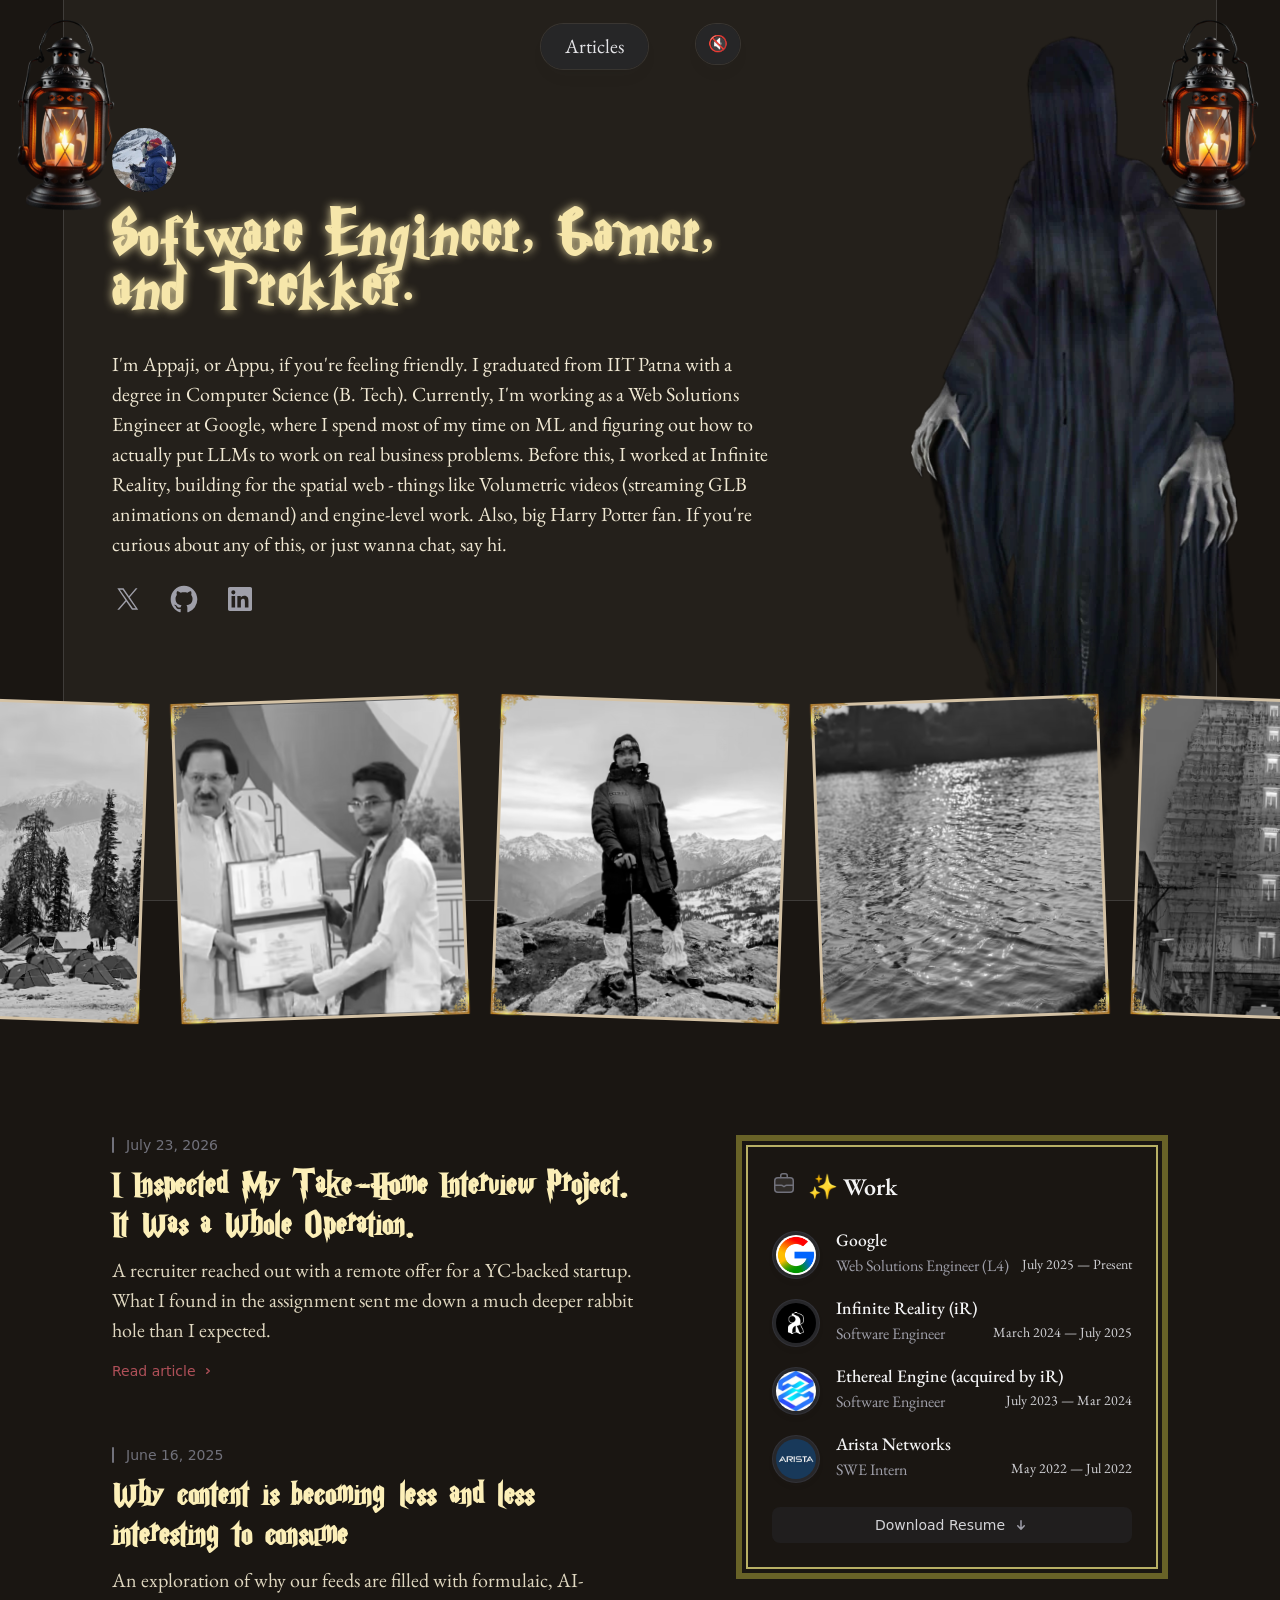
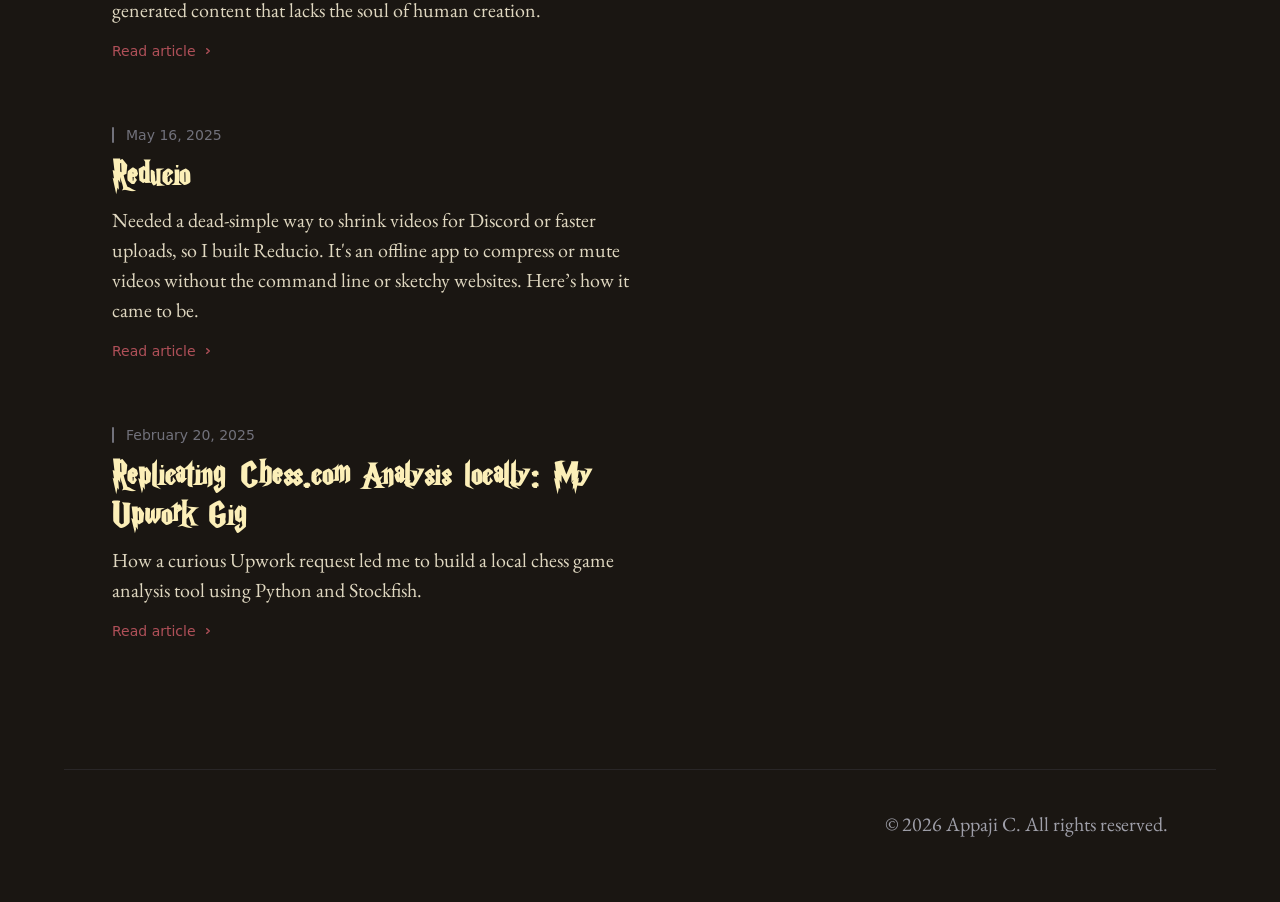
==== commit 3924beb9: "deploy" ====
--- a/index.html
+++ b/index.html
@@ -1,4 +1,4 @@
-<!DOCTYPE html><html lang="en" data-astro-cid-sckkx6r4> <head><meta charset="UTF-8"><meta name="viewport" content="width=device-width"><link rel="icon" type="image/svg+xml" href="/favicon.ico"><link rel="preconnect" href="https://fonts.googleapis.com"><link rel="preconnect" href="https://fonts.gstatic.com" crossorigin><link href="https://fonts.googleapis.com/css2?family=EB+Garamond:ital,wght@0,400..800;1,400..800&family=Inter:ital,opsz,wght@0,14..32,100..900;1,14..32,100..900&display=swap" rel="stylesheet"><script defer src="/script.js" data-website-id="1bbae7b1-22e2-43d4-b919-5324c3057df2"></script><meta name="generator" content="Astro v5.18.2"><meta name="description" content="Appaji, a Computer Science graduate from IIT Patna and former intern at Arista Networks, is a Software Engineer at Infinite Reality. Passionate about building innovative web experiences, with a strong interest in sustainable and customer-focused startups."><meta name="astro-view-transitions-enabled" content="true"><meta name="astro-view-transitions-fallback" content="animate"><script type="module" src="/_astro/ClientRouter.astro_astro_type_script_index_0_lang.CDGfc0hd.js"></script><title>Appaji - Software Engineer</title><link rel="stylesheet" href="/_astro/_slug_.mkJSnXDT.css"></head> <body class="relative bg-[#1a1612]!" data-astro-cid-sckkx6r4> <div class="fixed inset-0 flex justify-center sm:px-8" data-astro-cid-sckkx6r4> <div class="flex w-full max-w-7xl lg:px-8" data-astro-cid-sckkx6r4> <div class="w-full bg-[#24201b] ring-1 ring-zinc-300/20" data-astro-cid-sckkx6r4></div> </div> </div> <style>astro-island,astro-slot,astro-static-slot{display:contents}</style><script>(()=>{var e=async t=>{await(await t())()};(self.Astro||(self.Astro={})).only=e;window.dispatchEvent(new Event("astro:only"));})();</script><script>(()=>{var A=Object.defineProperty;var g=(i,o,a)=>o in i?A(i,o,{enumerable:!0,configurable:!0,writable:!0,value:a}):i[o]=a;var d=(i,o,a)=>g(i,typeof o!="symbol"?o+"":o,a);{let i={0:t=>m(t),1:t=>a(t),2:t=>new RegExp(t),3:t=>new Date(t),4:t=>new Map(a(t)),5:t=>new Set(a(t)),6:t=>BigInt(t),7:t=>new URL(t),8:t=>new Uint8Array(t),9:t=>new Uint16Array(t),10:t=>new Uint32Array(t),11:t=>1/0*t},o=t=>{let[l,e]=t;return l in i?i[l](e):void 0},a=t=>t.map(o),m=t=>typeof t!="object"||t===null?t:Object.fromEntries(Object.entries(t).map(([l,e])=>[l,o(e)]));class y extends HTMLElement{constructor(){super(...arguments);d(this,"Component");d(this,"hydrator");d(this,"hydrate",async()=>{var b;if(!this.hydrator||!this.isConnected)return;let e=(b=this.parentElement)==null?void 0:b.closest("astro-island[ssr]");if(e){e.addEventListener("astro:hydrate",this.hydrate,{once:!0});return}let c=this.querySelectorAll("astro-slot"),n={},h=this.querySelectorAll("template[data-astro-template]");for(let r of h){let s=r.closest(this.tagName);s!=null&&s.isSameNode(this)&&(n[r.getAttribute("data-astro-template")||"default"]=r.innerHTML,r.remove())}for(let r of c){let s=r.closest(this.tagName);s!=null&&s.isSameNode(this)&&(n[r.getAttribute("name")||"default"]=r.innerHTML)}let p;try{p=this.hasAttribute("props")?m(JSON.parse(this.getAttribute("props"))):{}}catch(r){let s=this.getAttribute("component-url")||"<unknown>",v=this.getAttribute("component-export");throw v&&(s+=` (export ${v})`),console.error(`[hydrate] Error parsing props for component ${s}`,this.getAttribute("props"),r),r}let u;await this.hydrator(this)(this.Component,p,n,{client:this.getAttribute("client")}),this.removeAttribute("ssr"),this.dispatchEvent(new CustomEvent("astro:hydrate"))});d(this,"unmount",()=>{this.isConnected||this.dispatchEvent(new CustomEvent("astro:unmount"))})}disconnectedCallback(){document.removeEventListener("astro:after-swap",this.unmount),document.addEventListener("astro:after-swap",this.unmount,{once:!0})}connectedCallback(){if(!this.hasAttribute("await-children")||document.readyState==="interactive"||document.readyState==="complete")this.childrenConnectedCallback();else{let e=()=>{document.removeEventListener("DOMContentLoaded",e),c.disconnect(),this.childrenConnectedCallback()},c=new MutationObserver(()=>{var n;((n=this.lastChild)==null?void 0:n.nodeType)===Node.COMMENT_NODE&&this.lastChild.nodeValue==="astro:end"&&(this.lastChild.remove(),e())});c.observe(this,{childList:!0}),document.addEventListener("DOMContentLoaded",e)}}async childrenConnectedCallback(){let e=this.getAttribute("before-hydration-url");e&&await import(e),this.start()}async start(){let e=JSON.parse(this.getAttribute("opts")),c=this.getAttribute("client");if(Astro[c]===void 0){window.addEventListener(`astro:${c}`,()=>this.start(),{once:!0});return}try{await Astro[c](async()=>{let n=this.getAttribute("renderer-url"),[h,{default:p}]=await Promise.all([import(this.getAttribute("component-url")),n?import(n):()=>()=>{}]),u=this.getAttribute("component-export")||"default";if(!u.includes("."))this.Component=h[u];else{this.Component=h;for(let f of u.split("."))this.Component=this.Component[f]}return this.hydrator=p,this.hydrate},e,this)}catch(n){console.error(`[astro-island] Error hydrating ${this.getAttribute("component-url")}`,n)}}attributeChangedCallback(){this.hydrate()}}d(y,"observedAttributes",["props"]),customElements.get("astro-island")||customElements.define("astro-island",y)}})();</script><astro-island uid="1WpTBE" component-url="/_astro/Floaters.BWLagnFK.js" component-export="default" renderer-url="/_astro/client.4HrEwUw9.js" props="{&quot;data-astro-cid-sckkx6r4&quot;:[0,true]}" ssr client="only" opts="{&quot;name&quot;:&quot;Floaters&quot;,&quot;value&quot;:true}"></astro-island> <script>(()=>{var e=async t=>{await(await t())()};(self.Astro||(self.Astro={})).load=e;window.dispatchEvent(new Event("astro:load"));})();</script><astro-island uid="2upjnA" prefix="r24" component-url="/_astro/Header.DmBc9wNi.js" component-export="Header" renderer-url="/_astro/client.4HrEwUw9.js" props="{&quot;pathname&quot;:[0,&quot;/&quot;],&quot;data-astro-cid-sckkx6r4&quot;:[0,true]}" ssr client="load" opts="{&quot;name&quot;:&quot;HeaderJsx&quot;,&quot;value&quot;:true}" await-children><header class="pointer-events-none relative z-50 flex flex-none flex-col" style="height:var(--header-height);margin-bottom:var(--header-mb)"><div class="order-last mt-[calc(--spacing(16)-(--spacing(3)))]"></div><div class="sm:px-8 top-0 order-last -mb-3 pt-3" style="position:var(--header-position)"><div class="mx-auto w-full max-w-7xl lg:px-8"><div class="relative px-4 sm:px-8 lg:px-12"><div class="mx-auto max-w-2xl lg:max-w-5xl xl:max-w-7xl"><div class="top-(--avatar-top,--spacing(3)) w-full" style="position:var(--header-inner-position)"><div class="relative"><div class="absolute top-3 left-0 origin-left transition-opacity h-10 w-10 rounded-full bg-zinc-800/90 p-0.5 shadow-lg ring-1 shadow-zinc-800/5 ring-white/10 backdrop-blur-sm" style="opacity:var(--avatar-border-opacity, 0);transform:var(--avatar-border-transform)"></div><a href="/" aria-label="Home" class="block h-16 w-16 origin-left pointer-events-auto" style="transform:var(--avatar-image-transform)"><img src="/avatar.webp" alt="" sizes="5rem" class="rounded-full bg-zinc-800 object-cover h-16 w-16"/></a></div></div></div></div></div></div><div class="top-0 z-10 h-16 pt-6" style="position:var(--header-position)"><div class="sm:px-8 top-(--header-top,--spacing(6)) w-full" style="position:var(--header-inner-position)"><div class="mx-auto w-full max-w-7xl lg:px-8"><div class="relative px-4 sm:px-8 lg:px-12"><div class="mx-auto max-w-2xl lg:max-w-5xl xl:max-w-7xl"><div class="relative flex justify-center gap-4 sm:gap-6 md:gap-8 lg:gap-10 xl:gap-12"><div class="flex justify-end md:justify-center"><nav class="pointer-events-auto md:hidden"><ul class="flex rounded-full bg-zinc-800/90 px-3 text-sm font-medium text-zinc-200 shadow-lg ring-1 shadow-zinc-800/5 ring-white/10 backdrop-blur-sm"><li><a href="/articles" class="relative block px-3 py-2 transition hover:text-teal-400">Articles</a></li></ul></nav><nav class="pointer-events-auto hidden md:block"><ul class="flex rounded-full bg-zinc-800/90 px-3 text-sm font-medium text-zinc-200 shadow-lg ring-1 shadow-zinc-800/5 ring-white/10 backdrop-blur-sm"><li><a href="/articles" class="relative block px-3 py-2 transition hover:text-teal-400">Articles</a></li></ul></nav></div><div class="flex justify-end"><astro-slot> <astro-island uid="Z1dJGtD" component-url="/_astro/Header.DmBc9wNi.js" component-export="Toggles" renderer-url="/_astro/client.4HrEwUw9.js" props="{&quot;data-astro-cid-sckkx6r4&quot;:[0,true]}" ssr client="only" opts="{&quot;name&quot;:&quot;Toggles&quot;,&quot;value&quot;:true}"></astro-island> </astro-slot></div></div></div></div></div></div></div></header><div class="flex-none" style="height:var(--content-offset)"></div><!--astro:end--></astro-island>  <div class="sm:px-8 mt-9"><div class="mx-auto w-full max-w-7xl lg:px-8"><div class="relative px-4 sm:px-8 lg:px-12"><div class="mx-auto max-w-2xl lg:max-w-5xl xl:max-w-7xl"> <div class="max-w-2xl"> <h1 class="text-shadow-golden text-[#f6e6aa]">Software Engineer, Gamer, and Trekker.</h1> <p class="mt-6 text-[#f0e8d3]">
+<!DOCTYPE html><html lang="en" data-astro-cid-sckkx6r4> <head><meta charset="UTF-8"><meta name="viewport" content="width=device-width"><link rel="icon" type="image/svg+xml" href="/favicon.ico"><link rel="preconnect" href="https://fonts.googleapis.com"><link rel="preconnect" href="https://fonts.gstatic.com" crossorigin><link href="https://fonts.googleapis.com/css2?family=EB+Garamond:ital,wght@0,400..800;1,400..800&family=Inter:ital,opsz,wght@0,14..32,100..900;1,14..32,100..900&display=swap" rel="stylesheet"><script defer src="/script.js" data-website-id="1bbae7b1-22e2-43d4-b919-5324c3057df2"></script><meta name="generator" content="Astro v5.18.2"><meta name="description" content="Appaji, a Computer Science graduate from IIT Patna and former intern at Arista Networks, is a Software Engineer at Infinite Reality. Passionate about building innovative web experiences, with a strong interest in sustainable and customer-focused startups."><meta name="astro-view-transitions-enabled" content="true"><meta name="astro-view-transitions-fallback" content="animate"><script type="module" src="/_astro/ClientRouter.astro_astro_type_script_index_0_lang.CDGfc0hd.js"></script><title>Appaji - Software Engineer</title><link rel="stylesheet" href="/_astro/_slug_.mkJSnXDT.css"></head> <body class="relative bg-[#1a1612]!" data-astro-cid-sckkx6r4> <div class="fixed inset-0 flex justify-center sm:px-8" data-astro-cid-sckkx6r4> <div class="flex w-full max-w-7xl lg:px-8" data-astro-cid-sckkx6r4> <div class="w-full bg-[#24201b] ring-1 ring-zinc-300/20" data-astro-cid-sckkx6r4></div> </div> </div> <style>astro-island,astro-slot,astro-static-slot{display:contents}</style><script>(()=>{var e=async t=>{await(await t())()};(self.Astro||(self.Astro={})).only=e;window.dispatchEvent(new Event("astro:only"));})();</script><script>(()=>{var A=Object.defineProperty;var g=(i,o,a)=>o in i?A(i,o,{enumerable:!0,configurable:!0,writable:!0,value:a}):i[o]=a;var d=(i,o,a)=>g(i,typeof o!="symbol"?o+"":o,a);{let i={0:t=>m(t),1:t=>a(t),2:t=>new RegExp(t),3:t=>new Date(t),4:t=>new Map(a(t)),5:t=>new Set(a(t)),6:t=>BigInt(t),7:t=>new URL(t),8:t=>new Uint8Array(t),9:t=>new Uint16Array(t),10:t=>new Uint32Array(t),11:t=>1/0*t},o=t=>{let[l,e]=t;return l in i?i[l](e):void 0},a=t=>t.map(o),m=t=>typeof t!="object"||t===null?t:Object.fromEntries(Object.entries(t).map(([l,e])=>[l,o(e)]));class y extends HTMLElement{constructor(){super(...arguments);d(this,"Component");d(this,"hydrator");d(this,"hydrate",async()=>{var b;if(!this.hydrator||!this.isConnected)return;let e=(b=this.parentElement)==null?void 0:b.closest("astro-island[ssr]");if(e){e.addEventListener("astro:hydrate",this.hydrate,{once:!0});return}let c=this.querySelectorAll("astro-slot"),n={},h=this.querySelectorAll("template[data-astro-template]");for(let r of h){let s=r.closest(this.tagName);s!=null&&s.isSameNode(this)&&(n[r.getAttribute("data-astro-template")||"default"]=r.innerHTML,r.remove())}for(let r of c){let s=r.closest(this.tagName);s!=null&&s.isSameNode(this)&&(n[r.getAttribute("name")||"default"]=r.innerHTML)}let p;try{p=this.hasAttribute("props")?m(JSON.parse(this.getAttribute("props"))):{}}catch(r){let s=this.getAttribute("component-url")||"<unknown>",v=this.getAttribute("component-export");throw v&&(s+=` (export ${v})`),console.error(`[hydrate] Error parsing props for component ${s}`,this.getAttribute("props"),r),r}let u;await this.hydrator(this)(this.Component,p,n,{client:this.getAttribute("client")}),this.removeAttribute("ssr"),this.dispatchEvent(new CustomEvent("astro:hydrate"))});d(this,"unmount",()=>{this.isConnected||this.dispatchEvent(new CustomEvent("astro:unmount"))})}disconnectedCallback(){document.removeEventListener("astro:after-swap",this.unmount),document.addEventListener("astro:after-swap",this.unmount,{once:!0})}connectedCallback(){if(!this.hasAttribute("await-children")||document.readyState==="interactive"||document.readyState==="complete")this.childrenConnectedCallback();else{let e=()=>{document.removeEventListener("DOMContentLoaded",e),c.disconnect(),this.childrenConnectedCallback()},c=new MutationObserver(()=>{var n;((n=this.lastChild)==null?void 0:n.nodeType)===Node.COMMENT_NODE&&this.lastChild.nodeValue==="astro:end"&&(this.lastChild.remove(),e())});c.observe(this,{childList:!0}),document.addEventListener("DOMContentLoaded",e)}}async childrenConnectedCallback(){let e=this.getAttribute("before-hydration-url");e&&await import(e),this.start()}async start(){let e=JSON.parse(this.getAttribute("opts")),c=this.getAttribute("client");if(Astro[c]===void 0){window.addEventListener(`astro:${c}`,()=>this.start(),{once:!0});return}try{await Astro[c](async()=>{let n=this.getAttribute("renderer-url"),[h,{default:p}]=await Promise.all([import(this.getAttribute("component-url")),n?import(n):()=>()=>{}]),u=this.getAttribute("component-export")||"default";if(!u.includes("."))this.Component=h[u];else{this.Component=h;for(let f of u.split("."))this.Component=this.Component[f]}return this.hydrator=p,this.hydrate},e,this)}catch(n){console.error(`[astro-island] Error hydrating ${this.getAttribute("component-url")}`,n)}}attributeChangedCallback(){this.hydrate()}}d(y,"observedAttributes",["props"]),customElements.get("astro-island")||customElements.define("astro-island",y)}})();</script><astro-island uid="1WpTBE" component-url="/_astro/Floaters.BWLagnFK.js" component-export="default" renderer-url="/_astro/client.4HrEwUw9.js" props="{&quot;data-astro-cid-sckkx6r4&quot;:[0,true]}" ssr client="only" opts="{&quot;name&quot;:&quot;Floaters&quot;,&quot;value&quot;:true}"></astro-island> <script>(()=>{var e=async t=>{await(await t())()};(self.Astro||(self.Astro={})).load=e;window.dispatchEvent(new Event("astro:load"));})();</script><astro-island uid="2upjnA" prefix="r21" component-url="/_astro/Header.DmBc9wNi.js" component-export="Header" renderer-url="/_astro/client.4HrEwUw9.js" props="{&quot;pathname&quot;:[0,&quot;/&quot;],&quot;data-astro-cid-sckkx6r4&quot;:[0,true]}" ssr client="load" opts="{&quot;name&quot;:&quot;HeaderJsx&quot;,&quot;value&quot;:true}" await-children><header class="pointer-events-none relative z-50 flex flex-none flex-col" style="height:var(--header-height);margin-bottom:var(--header-mb)"><div class="order-last mt-[calc(--spacing(16)-(--spacing(3)))]"></div><div class="sm:px-8 top-0 order-last -mb-3 pt-3" style="position:var(--header-position)"><div class="mx-auto w-full max-w-7xl lg:px-8"><div class="relative px-4 sm:px-8 lg:px-12"><div class="mx-auto max-w-2xl lg:max-w-5xl xl:max-w-7xl"><div class="top-(--avatar-top,--spacing(3)) w-full" style="position:var(--header-inner-position)"><div class="relative"><div class="absolute top-3 left-0 origin-left transition-opacity h-10 w-10 rounded-full bg-zinc-800/90 p-0.5 shadow-lg ring-1 shadow-zinc-800/5 ring-white/10 backdrop-blur-sm" style="opacity:var(--avatar-border-opacity, 0);transform:var(--avatar-border-transform)"></div><a href="/" aria-label="Home" class="block h-16 w-16 origin-left pointer-events-auto" style="transform:var(--avatar-image-transform)"><img src="/avatar.webp" alt="" sizes="5rem" class="rounded-full bg-zinc-800 object-cover h-16 w-16"/></a></div></div></div></div></div></div><div class="top-0 z-10 h-16 pt-6" style="position:var(--header-position)"><div class="sm:px-8 top-(--header-top,--spacing(6)) w-full" style="position:var(--header-inner-position)"><div class="mx-auto w-full max-w-7xl lg:px-8"><div class="relative px-4 sm:px-8 lg:px-12"><div class="mx-auto max-w-2xl lg:max-w-5xl xl:max-w-7xl"><div class="relative flex justify-center gap-4 sm:gap-6 md:gap-8 lg:gap-10 xl:gap-12"><div class="flex justify-end md:justify-center"><nav class="pointer-events-auto md:hidden"><ul class="flex rounded-full bg-zinc-800/90 px-3 text-sm font-medium text-zinc-200 shadow-lg ring-1 shadow-zinc-800/5 ring-white/10 backdrop-blur-sm"><li><a href="/articles" class="relative block px-3 py-2 transition hover:text-teal-400">Articles</a></li></ul></nav><nav class="pointer-events-auto hidden md:block"><ul class="flex rounded-full bg-zinc-800/90 px-3 text-sm font-medium text-zinc-200 shadow-lg ring-1 shadow-zinc-800/5 ring-white/10 backdrop-blur-sm"><li><a href="/articles" class="relative block px-3 py-2 transition hover:text-teal-400">Articles</a></li></ul></nav></div><div class="flex justify-end"><astro-slot> <astro-island uid="Z1dJGtD" component-url="/_astro/Header.DmBc9wNi.js" component-export="Toggles" renderer-url="/_astro/client.4HrEwUw9.js" props="{&quot;data-astro-cid-sckkx6r4&quot;:[0,true]}" ssr client="only" opts="{&quot;name&quot;:&quot;Toggles&quot;,&quot;value&quot;:true}"></astro-island> </astro-slot></div></div></div></div></div></div></div></header><div class="flex-none" style="height:var(--content-offset)"></div><!--astro:end--></astro-island>  <div class="sm:px-8 mt-9"><div class="mx-auto w-full max-w-7xl lg:px-8"><div class="relative px-4 sm:px-8 lg:px-12"><div class="mx-auto max-w-2xl lg:max-w-5xl xl:max-w-7xl"> <div class="max-w-2xl"> <h1 class="text-shadow-golden text-[#f6e6aa]">Software Engineer, Gamer, and Trekker.</h1> <p class="mt-6 text-[#f0e8d3]">
 I'm Appaji, or Appu, if you're feeling friendly. I graduated from IIT Patna with a degree in
         Computer Science (B. Tech). Currently, I'm working as a Web Solutions Engineer at Google,
         where I spend most of my time on ML and figuring out how to actually put LLMs to work on
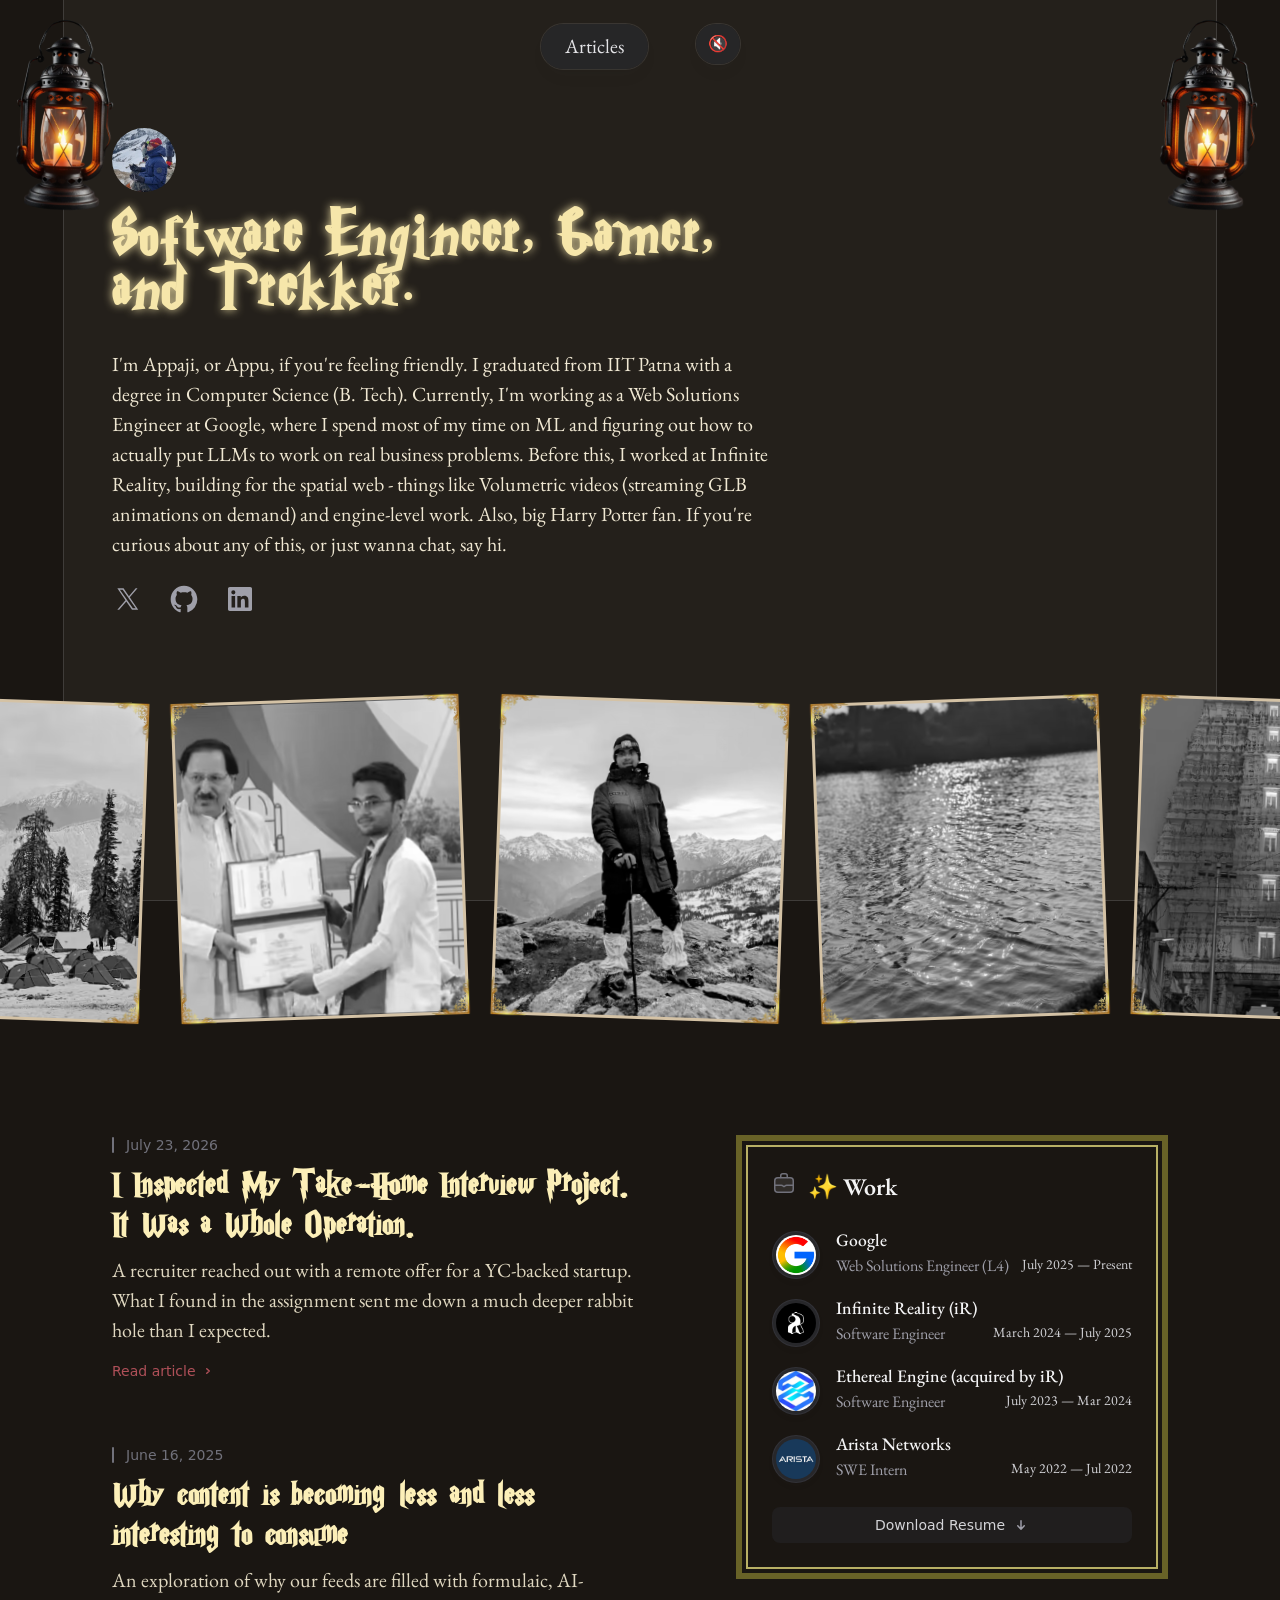
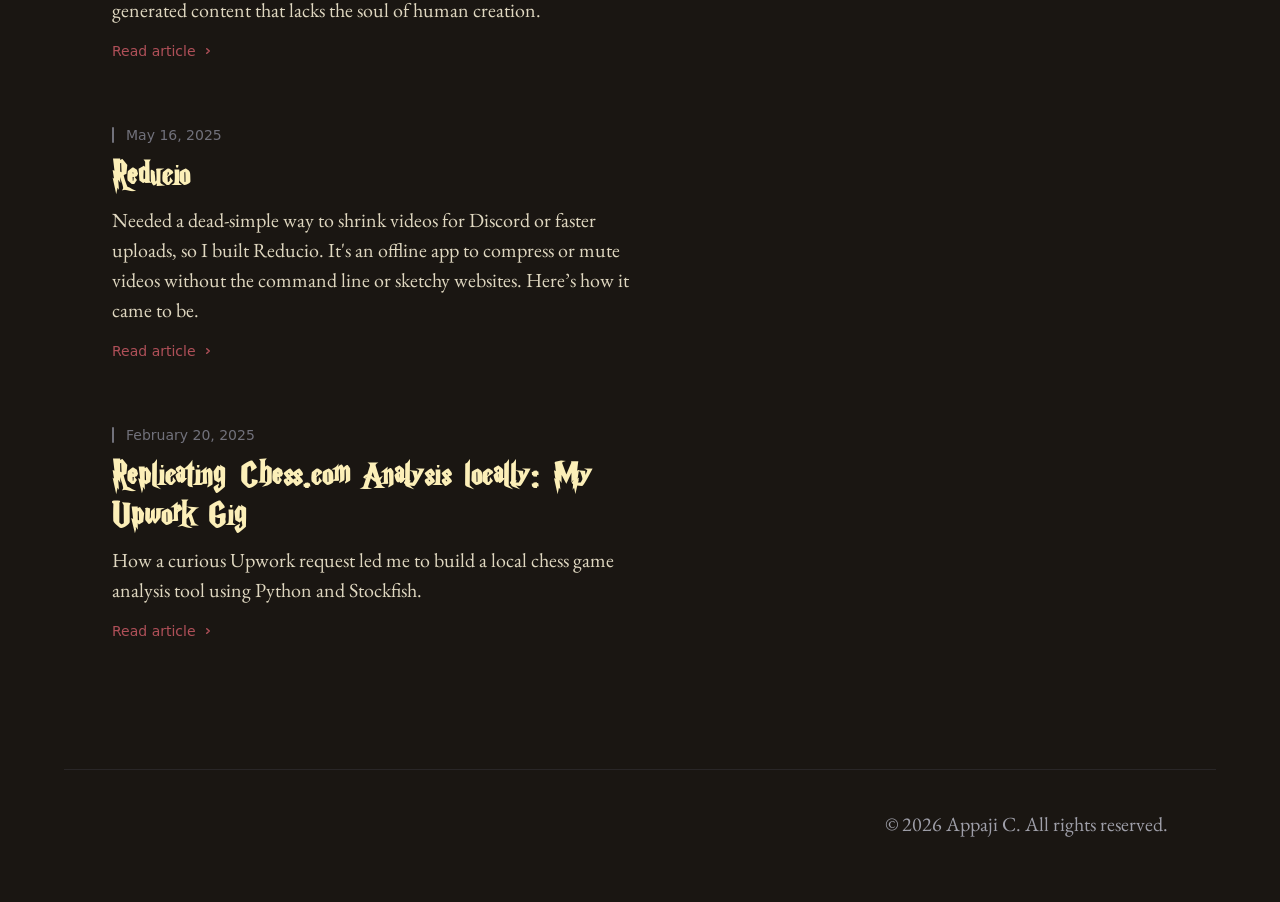
==== commit dd061176: "deploy" ====
--- a/index.html
+++ b/index.html
@@ -1,4 +1,4 @@
-<!DOCTYPE html><html lang="en" data-astro-cid-sckkx6r4> <head><meta charset="UTF-8"><meta name="viewport" content="width=device-width"><link rel="icon" type="image/svg+xml" href="/favicon.ico"><link rel="preconnect" href="https://fonts.googleapis.com"><link rel="preconnect" href="https://fonts.gstatic.com" crossorigin><link href="https://fonts.googleapis.com/css2?family=EB+Garamond:ital,wght@0,400..800;1,400..800&family=Inter:ital,opsz,wght@0,14..32,100..900;1,14..32,100..900&display=swap" rel="stylesheet"><script defer src="/script.js" data-website-id="1bbae7b1-22e2-43d4-b919-5324c3057df2"></script><meta name="generator" content="Astro v5.18.2"><meta name="description" content="Appaji, a Computer Science graduate from IIT Patna and former intern at Arista Networks, is a Software Engineer at Infinite Reality. Passionate about building innovative web experiences, with a strong interest in sustainable and customer-focused startups."><meta name="astro-view-transitions-enabled" content="true"><meta name="astro-view-transitions-fallback" content="animate"><script type="module" src="/_astro/ClientRouter.astro_astro_type_script_index_0_lang.CDGfc0hd.js"></script><title>Appaji - Software Engineer</title><link rel="stylesheet" href="/_astro/_slug_.mkJSnXDT.css"></head> <body class="relative bg-[#1a1612]!" data-astro-cid-sckkx6r4> <div class="fixed inset-0 flex justify-center sm:px-8" data-astro-cid-sckkx6r4> <div class="flex w-full max-w-7xl lg:px-8" data-astro-cid-sckkx6r4> <div class="w-full bg-[#24201b] ring-1 ring-zinc-300/20" data-astro-cid-sckkx6r4></div> </div> </div> <style>astro-island,astro-slot,astro-static-slot{display:contents}</style><script>(()=>{var e=async t=>{await(await t())()};(self.Astro||(self.Astro={})).only=e;window.dispatchEvent(new Event("astro:only"));})();</script><script>(()=>{var A=Object.defineProperty;var g=(i,o,a)=>o in i?A(i,o,{enumerable:!0,configurable:!0,writable:!0,value:a}):i[o]=a;var d=(i,o,a)=>g(i,typeof o!="symbol"?o+"":o,a);{let i={0:t=>m(t),1:t=>a(t),2:t=>new RegExp(t),3:t=>new Date(t),4:t=>new Map(a(t)),5:t=>new Set(a(t)),6:t=>BigInt(t),7:t=>new URL(t),8:t=>new Uint8Array(t),9:t=>new Uint16Array(t),10:t=>new Uint32Array(t),11:t=>1/0*t},o=t=>{let[l,e]=t;return l in i?i[l](e):void 0},a=t=>t.map(o),m=t=>typeof t!="object"||t===null?t:Object.fromEntries(Object.entries(t).map(([l,e])=>[l,o(e)]));class y extends HTMLElement{constructor(){super(...arguments);d(this,"Component");d(this,"hydrator");d(this,"hydrate",async()=>{var b;if(!this.hydrator||!this.isConnected)return;let e=(b=this.parentElement)==null?void 0:b.closest("astro-island[ssr]");if(e){e.addEventListener("astro:hydrate",this.hydrate,{once:!0});return}let c=this.querySelectorAll("astro-slot"),n={},h=this.querySelectorAll("template[data-astro-template]");for(let r of h){let s=r.closest(this.tagName);s!=null&&s.isSameNode(this)&&(n[r.getAttribute("data-astro-template")||"default"]=r.innerHTML,r.remove())}for(let r of c){let s=r.closest(this.tagName);s!=null&&s.isSameNode(this)&&(n[r.getAttribute("name")||"default"]=r.innerHTML)}let p;try{p=this.hasAttribute("props")?m(JSON.parse(this.getAttribute("props"))):{}}catch(r){let s=this.getAttribute("component-url")||"<unknown>",v=this.getAttribute("component-export");throw v&&(s+=` (export ${v})`),console.error(`[hydrate] Error parsing props for component ${s}`,this.getAttribute("props"),r),r}let u;await this.hydrator(this)(this.Component,p,n,{client:this.getAttribute("client")}),this.removeAttribute("ssr"),this.dispatchEvent(new CustomEvent("astro:hydrate"))});d(this,"unmount",()=>{this.isConnected||this.dispatchEvent(new CustomEvent("astro:unmount"))})}disconnectedCallback(){document.removeEventListener("astro:after-swap",this.unmount),document.addEventListener("astro:after-swap",this.unmount,{once:!0})}connectedCallback(){if(!this.hasAttribute("await-children")||document.readyState==="interactive"||document.readyState==="complete")this.childrenConnectedCallback();else{let e=()=>{document.removeEventListener("DOMContentLoaded",e),c.disconnect(),this.childrenConnectedCallback()},c=new MutationObserver(()=>{var n;((n=this.lastChild)==null?void 0:n.nodeType)===Node.COMMENT_NODE&&this.lastChild.nodeValue==="astro:end"&&(this.lastChild.remove(),e())});c.observe(this,{childList:!0}),document.addEventListener("DOMContentLoaded",e)}}async childrenConnectedCallback(){let e=this.getAttribute("before-hydration-url");e&&await import(e),this.start()}async start(){let e=JSON.parse(this.getAttribute("opts")),c=this.getAttribute("client");if(Astro[c]===void 0){window.addEventListener(`astro:${c}`,()=>this.start(),{once:!0});return}try{await Astro[c](async()=>{let n=this.getAttribute("renderer-url"),[h,{default:p}]=await Promise.all([import(this.getAttribute("component-url")),n?import(n):()=>()=>{}]),u=this.getAttribute("component-export")||"default";if(!u.includes("."))this.Component=h[u];else{this.Component=h;for(let f of u.split("."))this.Component=this.Component[f]}return this.hydrator=p,this.hydrate},e,this)}catch(n){console.error(`[astro-island] Error hydrating ${this.getAttribute("component-url")}`,n)}}attributeChangedCallback(){this.hydrate()}}d(y,"observedAttributes",["props"]),customElements.get("astro-island")||customElements.define("astro-island",y)}})();</script><astro-island uid="1WpTBE" component-url="/_astro/Floaters.BWLagnFK.js" component-export="default" renderer-url="/_astro/client.4HrEwUw9.js" props="{&quot;data-astro-cid-sckkx6r4&quot;:[0,true]}" ssr client="only" opts="{&quot;name&quot;:&quot;Floaters&quot;,&quot;value&quot;:true}"></astro-island> <script>(()=>{var e=async t=>{await(await t())()};(self.Astro||(self.Astro={})).load=e;window.dispatchEvent(new Event("astro:load"));})();</script><astro-island uid="2upjnA" prefix="r21" component-url="/_astro/Header.DmBc9wNi.js" component-export="Header" renderer-url="/_astro/client.4HrEwUw9.js" props="{&quot;pathname&quot;:[0,&quot;/&quot;],&quot;data-astro-cid-sckkx6r4&quot;:[0,true]}" ssr client="load" opts="{&quot;name&quot;:&quot;HeaderJsx&quot;,&quot;value&quot;:true}" await-children><header class="pointer-events-none relative z-50 flex flex-none flex-col" style="height:var(--header-height);margin-bottom:var(--header-mb)"><div class="order-last mt-[calc(--spacing(16)-(--spacing(3)))]"></div><div class="sm:px-8 top-0 order-last -mb-3 pt-3" style="position:var(--header-position)"><div class="mx-auto w-full max-w-7xl lg:px-8"><div class="relative px-4 sm:px-8 lg:px-12"><div class="mx-auto max-w-2xl lg:max-w-5xl xl:max-w-7xl"><div class="top-(--avatar-top,--spacing(3)) w-full" style="position:var(--header-inner-position)"><div class="relative"><div class="absolute top-3 left-0 origin-left transition-opacity h-10 w-10 rounded-full bg-zinc-800/90 p-0.5 shadow-lg ring-1 shadow-zinc-800/5 ring-white/10 backdrop-blur-sm" style="opacity:var(--avatar-border-opacity, 0);transform:var(--avatar-border-transform)"></div><a href="/" aria-label="Home" class="block h-16 w-16 origin-left pointer-events-auto" style="transform:var(--avatar-image-transform)"><img src="/avatar.webp" alt="" sizes="5rem" class="rounded-full bg-zinc-800 object-cover h-16 w-16"/></a></div></div></div></div></div></div><div class="top-0 z-10 h-16 pt-6" style="position:var(--header-position)"><div class="sm:px-8 top-(--header-top,--spacing(6)) w-full" style="position:var(--header-inner-position)"><div class="mx-auto w-full max-w-7xl lg:px-8"><div class="relative px-4 sm:px-8 lg:px-12"><div class="mx-auto max-w-2xl lg:max-w-5xl xl:max-w-7xl"><div class="relative flex justify-center gap-4 sm:gap-6 md:gap-8 lg:gap-10 xl:gap-12"><div class="flex justify-end md:justify-center"><nav class="pointer-events-auto md:hidden"><ul class="flex rounded-full bg-zinc-800/90 px-3 text-sm font-medium text-zinc-200 shadow-lg ring-1 shadow-zinc-800/5 ring-white/10 backdrop-blur-sm"><li><a href="/articles" class="relative block px-3 py-2 transition hover:text-teal-400">Articles</a></li></ul></nav><nav class="pointer-events-auto hidden md:block"><ul class="flex rounded-full bg-zinc-800/90 px-3 text-sm font-medium text-zinc-200 shadow-lg ring-1 shadow-zinc-800/5 ring-white/10 backdrop-blur-sm"><li><a href="/articles" class="relative block px-3 py-2 transition hover:text-teal-400">Articles</a></li></ul></nav></div><div class="flex justify-end"><astro-slot> <astro-island uid="Z1dJGtD" component-url="/_astro/Header.DmBc9wNi.js" component-export="Toggles" renderer-url="/_astro/client.4HrEwUw9.js" props="{&quot;data-astro-cid-sckkx6r4&quot;:[0,true]}" ssr client="only" opts="{&quot;name&quot;:&quot;Toggles&quot;,&quot;value&quot;:true}"></astro-island> </astro-slot></div></div></div></div></div></div></div></header><div class="flex-none" style="height:var(--content-offset)"></div><!--astro:end--></astro-island>  <div class="sm:px-8 mt-9"><div class="mx-auto w-full max-w-7xl lg:px-8"><div class="relative px-4 sm:px-8 lg:px-12"><div class="mx-auto max-w-2xl lg:max-w-5xl xl:max-w-7xl"> <div class="max-w-2xl"> <h1 class="text-shadow-golden text-[#f6e6aa]">Software Engineer, Gamer, and Trekker.</h1> <p class="mt-6 text-[#f0e8d3]">
+<!DOCTYPE html><html lang="en" data-astro-cid-sckkx6r4> <head><meta charset="UTF-8"><meta name="viewport" content="width=device-width"><link rel="icon" type="image/svg+xml" href="/favicon.ico"><link rel="preconnect" href="https://fonts.googleapis.com"><link rel="preconnect" href="https://fonts.gstatic.com" crossorigin><link href="https://fonts.googleapis.com/css2?family=EB+Garamond:ital,wght@0,400..800;1,400..800&family=Inter:ital,opsz,wght@0,14..32,100..900;1,14..32,100..900&display=swap" rel="stylesheet"><script defer src="/script.js" data-website-id="1bbae7b1-22e2-43d4-b919-5324c3057df2"></script><meta name="generator" content="Astro v5.18.2"><meta name="description" content="Appaji, a Computer Science graduate from IIT Patna and former intern at Arista Networks, is a Software Engineer at Infinite Reality. Passionate about building innovative web experiences, with a strong interest in sustainable and customer-focused startups."><meta name="astro-view-transitions-enabled" content="true"><meta name="astro-view-transitions-fallback" content="animate"><script type="module" src="/_astro/ClientRouter.astro_astro_type_script_index_0_lang.CDGfc0hd.js"></script><title>Appaji - Software Engineer</title><link rel="stylesheet" href="/_astro/_slug_.mkJSnXDT.css"></head> <body class="relative bg-[#1a1612]!" data-astro-cid-sckkx6r4> <div class="fixed inset-0 flex justify-center sm:px-8" data-astro-cid-sckkx6r4> <div class="flex w-full max-w-7xl lg:px-8" data-astro-cid-sckkx6r4> <div class="w-full bg-[#24201b] ring-1 ring-zinc-300/20" data-astro-cid-sckkx6r4></div> </div> </div> <style>astro-island,astro-slot,astro-static-slot{display:contents}</style><script>(()=>{var e=async t=>{await(await t())()};(self.Astro||(self.Astro={})).only=e;window.dispatchEvent(new Event("astro:only"));})();</script><script>(()=>{var A=Object.defineProperty;var g=(i,o,a)=>o in i?A(i,o,{enumerable:!0,configurable:!0,writable:!0,value:a}):i[o]=a;var d=(i,o,a)=>g(i,typeof o!="symbol"?o+"":o,a);{let i={0:t=>m(t),1:t=>a(t),2:t=>new RegExp(t),3:t=>new Date(t),4:t=>new Map(a(t)),5:t=>new Set(a(t)),6:t=>BigInt(t),7:t=>new URL(t),8:t=>new Uint8Array(t),9:t=>new Uint16Array(t),10:t=>new Uint32Array(t),11:t=>1/0*t},o=t=>{let[l,e]=t;return l in i?i[l](e):void 0},a=t=>t.map(o),m=t=>typeof t!="object"||t===null?t:Object.fromEntries(Object.entries(t).map(([l,e])=>[l,o(e)]));class y extends HTMLElement{constructor(){super(...arguments);d(this,"Component");d(this,"hydrator");d(this,"hydrate",async()=>{var b;if(!this.hydrator||!this.isConnected)return;let e=(b=this.parentElement)==null?void 0:b.closest("astro-island[ssr]");if(e){e.addEventListener("astro:hydrate",this.hydrate,{once:!0});return}let c=this.querySelectorAll("astro-slot"),n={},h=this.querySelectorAll("template[data-astro-template]");for(let r of h){let s=r.closest(this.tagName);s!=null&&s.isSameNode(this)&&(n[r.getAttribute("data-astro-template")||"default"]=r.innerHTML,r.remove())}for(let r of c){let s=r.closest(this.tagName);s!=null&&s.isSameNode(this)&&(n[r.getAttribute("name")||"default"]=r.innerHTML)}let p;try{p=this.hasAttribute("props")?m(JSON.parse(this.getAttribute("props"))):{}}catch(r){let s=this.getAttribute("component-url")||"<unknown>",v=this.getAttribute("component-export");throw v&&(s+=` (export ${v})`),console.error(`[hydrate] Error parsing props for component ${s}`,this.getAttribute("props"),r),r}let u;await this.hydrator(this)(this.Component,p,n,{client:this.getAttribute("client")}),this.removeAttribute("ssr"),this.dispatchEvent(new CustomEvent("astro:hydrate"))});d(this,"unmount",()=>{this.isConnected||this.dispatchEvent(new CustomEvent("astro:unmount"))})}disconnectedCallback(){document.removeEventListener("astro:after-swap",this.unmount),document.addEventListener("astro:after-swap",this.unmount,{once:!0})}connectedCallback(){if(!this.hasAttribute("await-children")||document.readyState==="interactive"||document.readyState==="complete")this.childrenConnectedCallback();else{let e=()=>{document.removeEventListener("DOMContentLoaded",e),c.disconnect(),this.childrenConnectedCallback()},c=new MutationObserver(()=>{var n;((n=this.lastChild)==null?void 0:n.nodeType)===Node.COMMENT_NODE&&this.lastChild.nodeValue==="astro:end"&&(this.lastChild.remove(),e())});c.observe(this,{childList:!0}),document.addEventListener("DOMContentLoaded",e)}}async childrenConnectedCallback(){let e=this.getAttribute("before-hydration-url");e&&await import(e),this.start()}async start(){let e=JSON.parse(this.getAttribute("opts")),c=this.getAttribute("client");if(Astro[c]===void 0){window.addEventListener(`astro:${c}`,()=>this.start(),{once:!0});return}try{await Astro[c](async()=>{let n=this.getAttribute("renderer-url"),[h,{default:p}]=await Promise.all([import(this.getAttribute("component-url")),n?import(n):()=>()=>{}]),u=this.getAttribute("component-export")||"default";if(!u.includes("."))this.Component=h[u];else{this.Component=h;for(let f of u.split("."))this.Component=this.Component[f]}return this.hydrator=p,this.hydrate},e,this)}catch(n){console.error(`[astro-island] Error hydrating ${this.getAttribute("component-url")}`,n)}}attributeChangedCallback(){this.hydrate()}}d(y,"observedAttributes",["props"]),customElements.get("astro-island")||customElements.define("astro-island",y)}})();</script><astro-island uid="1WpTBE" component-url="/_astro/Floaters.BWLagnFK.js" component-export="default" renderer-url="/_astro/client.4HrEwUw9.js" props="{&quot;data-astro-cid-sckkx6r4&quot;:[0,true]}" ssr client="only" opts="{&quot;name&quot;:&quot;Floaters&quot;,&quot;value&quot;:true}"></astro-island> <script>(()=>{var e=async t=>{await(await t())()};(self.Astro||(self.Astro={})).load=e;window.dispatchEvent(new Event("astro:load"));})();</script><astro-island uid="2upjnA" prefix="r24" component-url="/_astro/Header.DmBc9wNi.js" component-export="Header" renderer-url="/_astro/client.4HrEwUw9.js" props="{&quot;pathname&quot;:[0,&quot;/&quot;],&quot;data-astro-cid-sckkx6r4&quot;:[0,true]}" ssr client="load" opts="{&quot;name&quot;:&quot;HeaderJsx&quot;,&quot;value&quot;:true}" await-children><header class="pointer-events-none relative z-50 flex flex-none flex-col" style="height:var(--header-height);margin-bottom:var(--header-mb)"><div class="order-last mt-[calc(--spacing(16)-(--spacing(3)))]"></div><div class="sm:px-8 top-0 order-last -mb-3 pt-3" style="position:var(--header-position)"><div class="mx-auto w-full max-w-7xl lg:px-8"><div class="relative px-4 sm:px-8 lg:px-12"><div class="mx-auto max-w-2xl lg:max-w-5xl xl:max-w-7xl"><div class="top-(--avatar-top,--spacing(3)) w-full" style="position:var(--header-inner-position)"><div class="relative"><div class="absolute top-3 left-0 origin-left transition-opacity h-10 w-10 rounded-full bg-zinc-800/90 p-0.5 shadow-lg ring-1 shadow-zinc-800/5 ring-white/10 backdrop-blur-sm" style="opacity:var(--avatar-border-opacity, 0);transform:var(--avatar-border-transform)"></div><a href="/" aria-label="Home" class="block h-16 w-16 origin-left pointer-events-auto" style="transform:var(--avatar-image-transform)"><img src="/avatar.webp" alt="" sizes="5rem" class="rounded-full bg-zinc-800 object-cover h-16 w-16"/></a></div></div></div></div></div></div><div class="top-0 z-10 h-16 pt-6" style="position:var(--header-position)"><div class="sm:px-8 top-(--header-top,--spacing(6)) w-full" style="position:var(--header-inner-position)"><div class="mx-auto w-full max-w-7xl lg:px-8"><div class="relative px-4 sm:px-8 lg:px-12"><div class="mx-auto max-w-2xl lg:max-w-5xl xl:max-w-7xl"><div class="relative flex justify-center gap-4 sm:gap-6 md:gap-8 lg:gap-10 xl:gap-12"><div class="flex justify-end md:justify-center"><nav class="pointer-events-auto md:hidden"><ul class="flex rounded-full bg-zinc-800/90 px-3 text-sm font-medium text-zinc-200 shadow-lg ring-1 shadow-zinc-800/5 ring-white/10 backdrop-blur-sm"><li><a href="/articles" class="relative block px-3 py-2 transition hover:text-teal-400">Articles</a></li></ul></nav><nav class="pointer-events-auto hidden md:block"><ul class="flex rounded-full bg-zinc-800/90 px-3 text-sm font-medium text-zinc-200 shadow-lg ring-1 shadow-zinc-800/5 ring-white/10 backdrop-blur-sm"><li><a href="/articles" class="relative block px-3 py-2 transition hover:text-teal-400">Articles</a></li></ul></nav></div><div class="flex justify-end"><astro-slot> <astro-island uid="Z1dJGtD" component-url="/_astro/Header.DmBc9wNi.js" component-export="Toggles" renderer-url="/_astro/client.4HrEwUw9.js" props="{&quot;data-astro-cid-sckkx6r4&quot;:[0,true]}" ssr client="only" opts="{&quot;name&quot;:&quot;Toggles&quot;,&quot;value&quot;:true}"></astro-island> </astro-slot></div></div></div></div></div></div></div></header><div class="flex-none" style="height:var(--content-offset)"></div><!--astro:end--></astro-island>  <div class="sm:px-8 mt-9"><div class="mx-auto w-full max-w-7xl lg:px-8"><div class="relative px-4 sm:px-8 lg:px-12"><div class="mx-auto max-w-2xl lg:max-w-5xl xl:max-w-7xl"> <div class="max-w-2xl"> <h1 class="text-shadow-golden text-[#f6e6aa]">Software Engineer, Gamer, and Trekker.</h1> <p class="mt-6 text-[#f0e8d3]">
 I'm Appaji, or Appu, if you're feeling friendly. I graduated from IIT Patna with a degree in
         Computer Science (B. Tech). Currently, I'm working as a Web Solutions Engineer at Google,
         where I spend most of my time on ML and figuring out how to actually put LLMs to work on
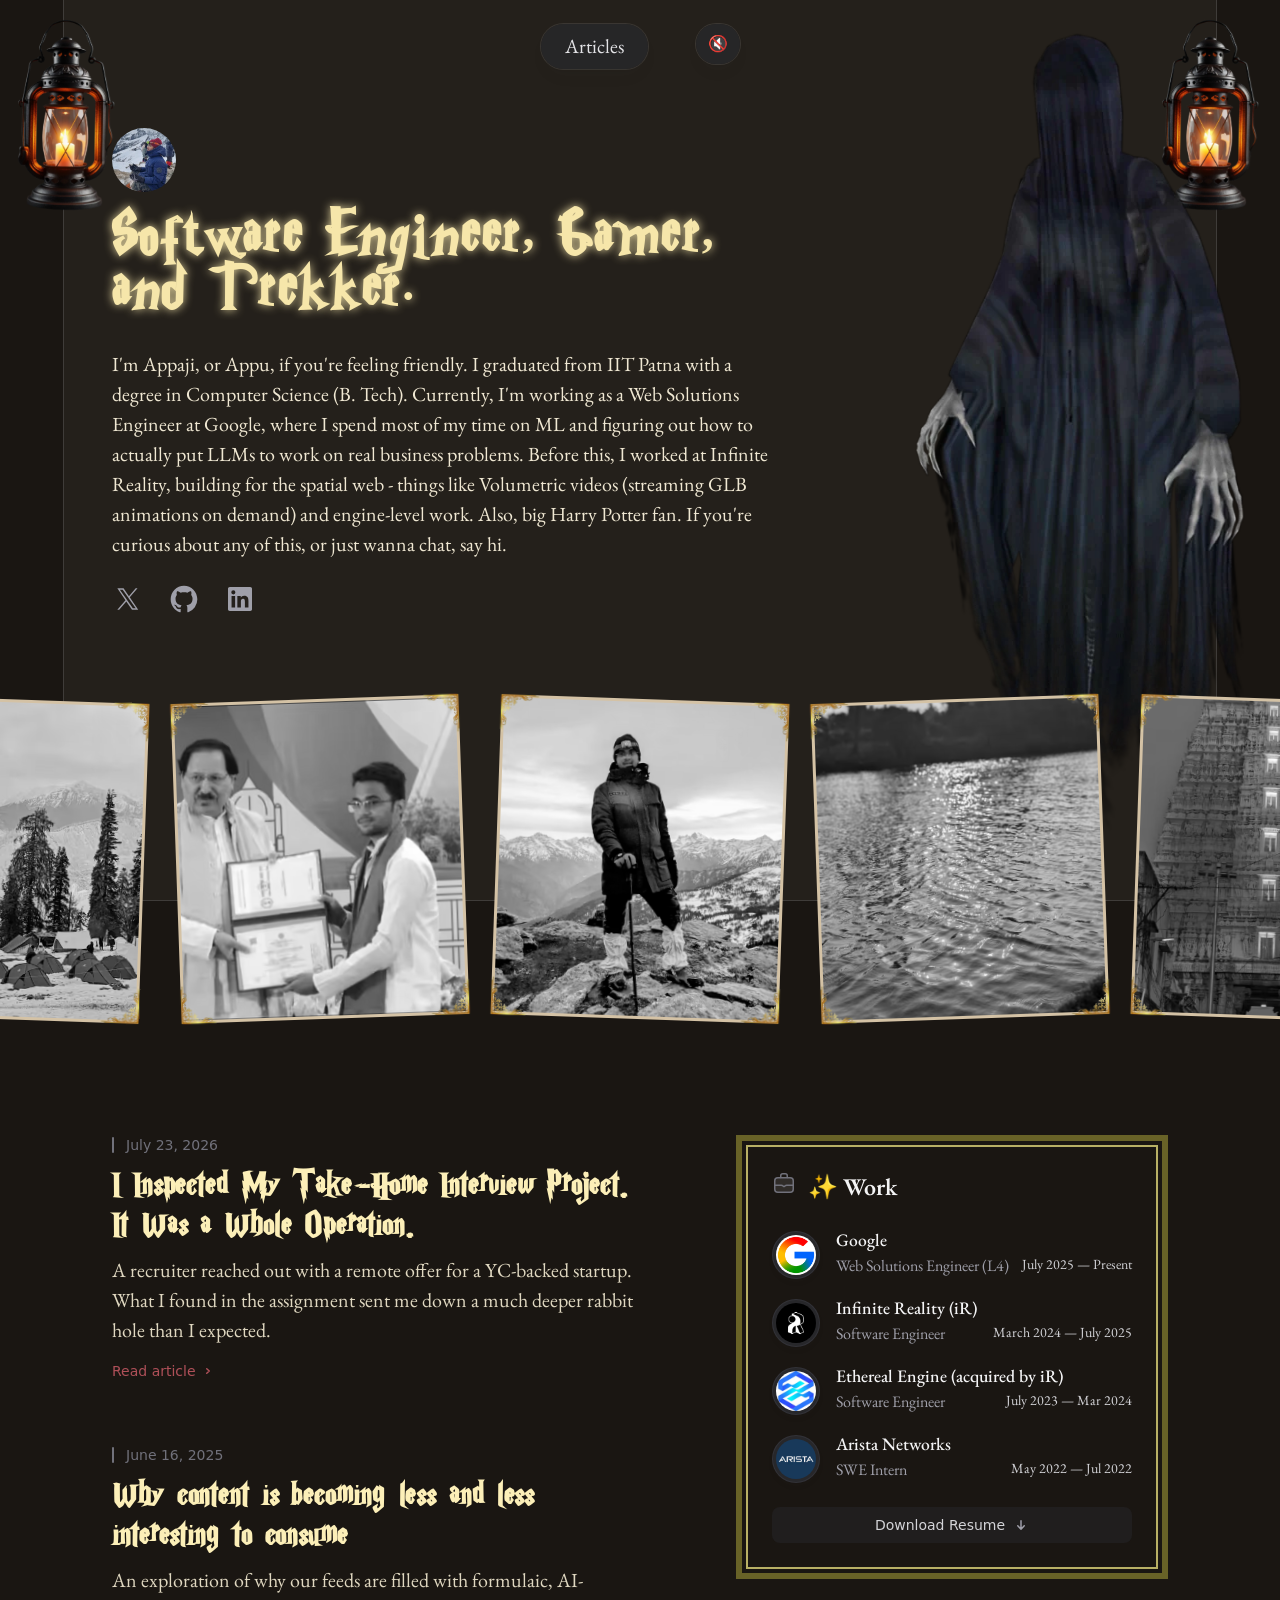
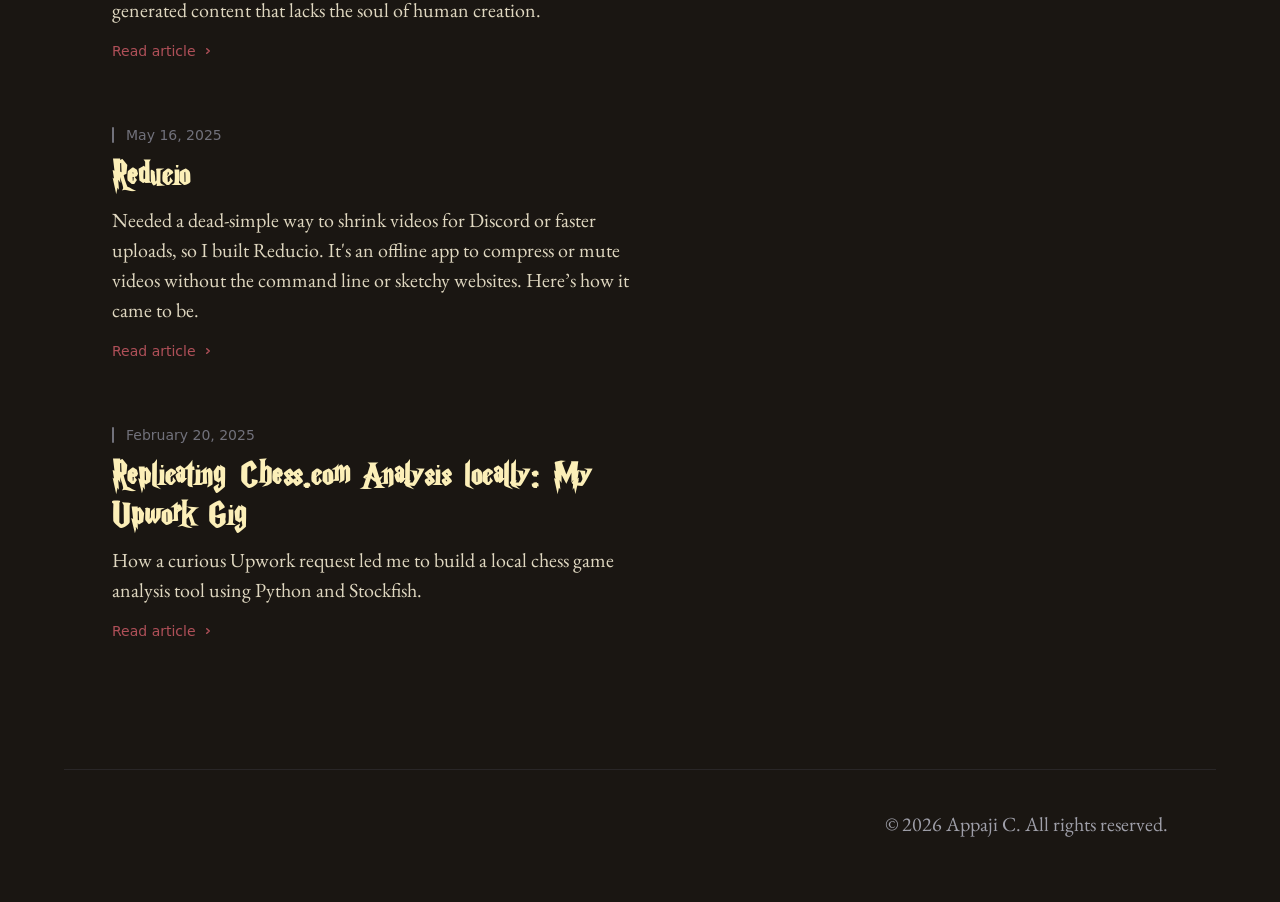
==== commit 480705a1: "deploy" ====
--- a/index.html
+++ b/index.html
@@ -1,4 +1,4 @@
-<!DOCTYPE html><html lang="en" data-astro-cid-sckkx6r4> <head><meta charset="UTF-8"><meta name="viewport" content="width=device-width"><link rel="icon" type="image/svg+xml" href="/favicon.ico"><link rel="preconnect" href="https://fonts.googleapis.com"><link rel="preconnect" href="https://fonts.gstatic.com" crossorigin><link href="https://fonts.googleapis.com/css2?family=EB+Garamond:ital,wght@0,400..800;1,400..800&family=Inter:ital,opsz,wght@0,14..32,100..900;1,14..32,100..900&display=swap" rel="stylesheet"><script defer src="/script.js" data-website-id="1bbae7b1-22e2-43d4-b919-5324c3057df2"></script><meta name="generator" content="Astro v5.18.2"><meta name="description" content="Appaji, a Computer Science graduate from IIT Patna and former intern at Arista Networks, is a Software Engineer at Infinite Reality. Passionate about building innovative web experiences, with a strong interest in sustainable and customer-focused startups."><meta name="astro-view-transitions-enabled" content="true"><meta name="astro-view-transitions-fallback" content="animate"><script type="module" src="/_astro/ClientRouter.astro_astro_type_script_index_0_lang.CDGfc0hd.js"></script><title>Appaji - Software Engineer</title><link rel="stylesheet" href="/_astro/_slug_.mkJSnXDT.css"></head> <body class="relative bg-[#1a1612]!" data-astro-cid-sckkx6r4> <div class="fixed inset-0 flex justify-center sm:px-8" data-astro-cid-sckkx6r4> <div class="flex w-full max-w-7xl lg:px-8" data-astro-cid-sckkx6r4> <div class="w-full bg-[#24201b] ring-1 ring-zinc-300/20" data-astro-cid-sckkx6r4></div> </div> </div> <style>astro-island,astro-slot,astro-static-slot{display:contents}</style><script>(()=>{var e=async t=>{await(await t())()};(self.Astro||(self.Astro={})).only=e;window.dispatchEvent(new Event("astro:only"));})();</script><script>(()=>{var A=Object.defineProperty;var g=(i,o,a)=>o in i?A(i,o,{enumerable:!0,configurable:!0,writable:!0,value:a}):i[o]=a;var d=(i,o,a)=>g(i,typeof o!="symbol"?o+"":o,a);{let i={0:t=>m(t),1:t=>a(t),2:t=>new RegExp(t),3:t=>new Date(t),4:t=>new Map(a(t)),5:t=>new Set(a(t)),6:t=>BigInt(t),7:t=>new URL(t),8:t=>new Uint8Array(t),9:t=>new Uint16Array(t),10:t=>new Uint32Array(t),11:t=>1/0*t},o=t=>{let[l,e]=t;return l in i?i[l](e):void 0},a=t=>t.map(o),m=t=>typeof t!="object"||t===null?t:Object.fromEntries(Object.entries(t).map(([l,e])=>[l,o(e)]));class y extends HTMLElement{constructor(){super(...arguments);d(this,"Component");d(this,"hydrator");d(this,"hydrate",async()=>{var b;if(!this.hydrator||!this.isConnected)return;let e=(b=this.parentElement)==null?void 0:b.closest("astro-island[ssr]");if(e){e.addEventListener("astro:hydrate",this.hydrate,{once:!0});return}let c=this.querySelectorAll("astro-slot"),n={},h=this.querySelectorAll("template[data-astro-template]");for(let r of h){let s=r.closest(this.tagName);s!=null&&s.isSameNode(this)&&(n[r.getAttribute("data-astro-template")||"default"]=r.innerHTML,r.remove())}for(let r of c){let s=r.closest(this.tagName);s!=null&&s.isSameNode(this)&&(n[r.getAttribute("name")||"default"]=r.innerHTML)}let p;try{p=this.hasAttribute("props")?m(JSON.parse(this.getAttribute("props"))):{}}catch(r){let s=this.getAttribute("component-url")||"<unknown>",v=this.getAttribute("component-export");throw v&&(s+=` (export ${v})`),console.error(`[hydrate] Error parsing props for component ${s}`,this.getAttribute("props"),r),r}let u;await this.hydrator(this)(this.Component,p,n,{client:this.getAttribute("client")}),this.removeAttribute("ssr"),this.dispatchEvent(new CustomEvent("astro:hydrate"))});d(this,"unmount",()=>{this.isConnected||this.dispatchEvent(new CustomEvent("astro:unmount"))})}disconnectedCallback(){document.removeEventListener("astro:after-swap",this.unmount),document.addEventListener("astro:after-swap",this.unmount,{once:!0})}connectedCallback(){if(!this.hasAttribute("await-children")||document.readyState==="interactive"||document.readyState==="complete")this.childrenConnectedCallback();else{let e=()=>{document.removeEventListener("DOMContentLoaded",e),c.disconnect(),this.childrenConnectedCallback()},c=new MutationObserver(()=>{var n;((n=this.lastChild)==null?void 0:n.nodeType)===Node.COMMENT_NODE&&this.lastChild.nodeValue==="astro:end"&&(this.lastChild.remove(),e())});c.observe(this,{childList:!0}),document.addEventListener("DOMContentLoaded",e)}}async childrenConnectedCallback(){let e=this.getAttribute("before-hydration-url");e&&await import(e),this.start()}async start(){let e=JSON.parse(this.getAttribute("opts")),c=this.getAttribute("client");if(Astro[c]===void 0){window.addEventListener(`astro:${c}`,()=>this.start(),{once:!0});return}try{await Astro[c](async()=>{let n=this.getAttribute("renderer-url"),[h,{default:p}]=await Promise.all([import(this.getAttribute("component-url")),n?import(n):()=>()=>{}]),u=this.getAttribute("component-export")||"default";if(!u.includes("."))this.Component=h[u];else{this.Component=h;for(let f of u.split("."))this.Component=this.Component[f]}return this.hydrator=p,this.hydrate},e,this)}catch(n){console.error(`[astro-island] Error hydrating ${this.getAttribute("component-url")}`,n)}}attributeChangedCallback(){this.hydrate()}}d(y,"observedAttributes",["props"]),customElements.get("astro-island")||customElements.define("astro-island",y)}})();</script><astro-island uid="1WpTBE" component-url="/_astro/Floaters.BWLagnFK.js" component-export="default" renderer-url="/_astro/client.4HrEwUw9.js" props="{&quot;data-astro-cid-sckkx6r4&quot;:[0,true]}" ssr client="only" opts="{&quot;name&quot;:&quot;Floaters&quot;,&quot;value&quot;:true}"></astro-island> <script>(()=>{var e=async t=>{await(await t())()};(self.Astro||(self.Astro={})).load=e;window.dispatchEvent(new Event("astro:load"));})();</script><astro-island uid="2upjnA" prefix="r24" component-url="/_astro/Header.DmBc9wNi.js" component-export="Header" renderer-url="/_astro/client.4HrEwUw9.js" props="{&quot;pathname&quot;:[0,&quot;/&quot;],&quot;data-astro-cid-sckkx6r4&quot;:[0,true]}" ssr client="load" opts="{&quot;name&quot;:&quot;HeaderJsx&quot;,&quot;value&quot;:true}" await-children><header class="pointer-events-none relative z-50 flex flex-none flex-col" style="height:var(--header-height);margin-bottom:var(--header-mb)"><div class="order-last mt-[calc(--spacing(16)-(--spacing(3)))]"></div><div class="sm:px-8 top-0 order-last -mb-3 pt-3" style="position:var(--header-position)"><div class="mx-auto w-full max-w-7xl lg:px-8"><div class="relative px-4 sm:px-8 lg:px-12"><div class="mx-auto max-w-2xl lg:max-w-5xl xl:max-w-7xl"><div class="top-(--avatar-top,--spacing(3)) w-full" style="position:var(--header-inner-position)"><div class="relative"><div class="absolute top-3 left-0 origin-left transition-opacity h-10 w-10 rounded-full bg-zinc-800/90 p-0.5 shadow-lg ring-1 shadow-zinc-800/5 ring-white/10 backdrop-blur-sm" style="opacity:var(--avatar-border-opacity, 0);transform:var(--avatar-border-transform)"></div><a href="/" aria-label="Home" class="block h-16 w-16 origin-left pointer-events-auto" style="transform:var(--avatar-image-transform)"><img src="/avatar.webp" alt="" sizes="5rem" class="rounded-full bg-zinc-800 object-cover h-16 w-16"/></a></div></div></div></div></div></div><div class="top-0 z-10 h-16 pt-6" style="position:var(--header-position)"><div class="sm:px-8 top-(--header-top,--spacing(6)) w-full" style="position:var(--header-inner-position)"><div class="mx-auto w-full max-w-7xl lg:px-8"><div class="relative px-4 sm:px-8 lg:px-12"><div class="mx-auto max-w-2xl lg:max-w-5xl xl:max-w-7xl"><div class="relative flex justify-center gap-4 sm:gap-6 md:gap-8 lg:gap-10 xl:gap-12"><div class="flex justify-end md:justify-center"><nav class="pointer-events-auto md:hidden"><ul class="flex rounded-full bg-zinc-800/90 px-3 text-sm font-medium text-zinc-200 shadow-lg ring-1 shadow-zinc-800/5 ring-white/10 backdrop-blur-sm"><li><a href="/articles" class="relative block px-3 py-2 transition hover:text-teal-400">Articles</a></li></ul></nav><nav class="pointer-events-auto hidden md:block"><ul class="flex rounded-full bg-zinc-800/90 px-3 text-sm font-medium text-zinc-200 shadow-lg ring-1 shadow-zinc-800/5 ring-white/10 backdrop-blur-sm"><li><a href="/articles" class="relative block px-3 py-2 transition hover:text-teal-400">Articles</a></li></ul></nav></div><div class="flex justify-end"><astro-slot> <astro-island uid="Z1dJGtD" component-url="/_astro/Header.DmBc9wNi.js" component-export="Toggles" renderer-url="/_astro/client.4HrEwUw9.js" props="{&quot;data-astro-cid-sckkx6r4&quot;:[0,true]}" ssr client="only" opts="{&quot;name&quot;:&quot;Toggles&quot;,&quot;value&quot;:true}"></astro-island> </astro-slot></div></div></div></div></div></div></div></header><div class="flex-none" style="height:var(--content-offset)"></div><!--astro:end--></astro-island>  <div class="sm:px-8 mt-9"><div class="mx-auto w-full max-w-7xl lg:px-8"><div class="relative px-4 sm:px-8 lg:px-12"><div class="mx-auto max-w-2xl lg:max-w-5xl xl:max-w-7xl"> <div class="max-w-2xl"> <h1 class="text-shadow-golden text-[#f6e6aa]">Software Engineer, Gamer, and Trekker.</h1> <p class="mt-6 text-[#f0e8d3]">
+<!DOCTYPE html><html lang="en" data-astro-cid-sckkx6r4> <head><meta charset="UTF-8"><meta name="viewport" content="width=device-width"><link rel="icon" type="image/svg+xml" href="/favicon.ico"><link rel="preconnect" href="https://fonts.googleapis.com"><link rel="preconnect" href="https://fonts.gstatic.com" crossorigin><link href="https://fonts.googleapis.com/css2?family=EB+Garamond:ital,wght@0,400..800;1,400..800&family=Inter:ital,opsz,wght@0,14..32,100..900;1,14..32,100..900&display=swap" rel="stylesheet"><script defer src="/script.js" data-website-id="1bbae7b1-22e2-43d4-b919-5324c3057df2"></script><meta name="generator" content="Astro v5.18.2"><meta name="description" content="Appaji, a Computer Science graduate from IIT Patna and former intern at Arista Networks, is a Software Engineer at Infinite Reality. Passionate about building innovative web experiences, with a strong interest in sustainable and customer-focused startups."><meta name="astro-view-transitions-enabled" content="true"><meta name="astro-view-transitions-fallback" content="animate"><script type="module" src="/_astro/ClientRouter.astro_astro_type_script_index_0_lang.CDGfc0hd.js"></script><title>Appaji - Software Engineer</title><link rel="stylesheet" href="/_astro/_slug_.mkJSnXDT.css"></head> <body class="relative bg-[#1a1612]!" data-astro-cid-sckkx6r4> <div class="fixed inset-0 flex justify-center sm:px-8" data-astro-cid-sckkx6r4> <div class="flex w-full max-w-7xl lg:px-8" data-astro-cid-sckkx6r4> <div class="w-full bg-[#24201b] ring-1 ring-zinc-300/20" data-astro-cid-sckkx6r4></div> </div> </div> <style>astro-island,astro-slot,astro-static-slot{display:contents}</style><script>(()=>{var e=async t=>{await(await t())()};(self.Astro||(self.Astro={})).only=e;window.dispatchEvent(new Event("astro:only"));})();</script><script>(()=>{var A=Object.defineProperty;var g=(i,o,a)=>o in i?A(i,o,{enumerable:!0,configurable:!0,writable:!0,value:a}):i[o]=a;var d=(i,o,a)=>g(i,typeof o!="symbol"?o+"":o,a);{let i={0:t=>m(t),1:t=>a(t),2:t=>new RegExp(t),3:t=>new Date(t),4:t=>new Map(a(t)),5:t=>new Set(a(t)),6:t=>BigInt(t),7:t=>new URL(t),8:t=>new Uint8Array(t),9:t=>new Uint16Array(t),10:t=>new Uint32Array(t),11:t=>1/0*t},o=t=>{let[l,e]=t;return l in i?i[l](e):void 0},a=t=>t.map(o),m=t=>typeof t!="object"||t===null?t:Object.fromEntries(Object.entries(t).map(([l,e])=>[l,o(e)]));class y extends HTMLElement{constructor(){super(...arguments);d(this,"Component");d(this,"hydrator");d(this,"hydrate",async()=>{var b;if(!this.hydrator||!this.isConnected)return;let e=(b=this.parentElement)==null?void 0:b.closest("astro-island[ssr]");if(e){e.addEventListener("astro:hydrate",this.hydrate,{once:!0});return}let c=this.querySelectorAll("astro-slot"),n={},h=this.querySelectorAll("template[data-astro-template]");for(let r of h){let s=r.closest(this.tagName);s!=null&&s.isSameNode(this)&&(n[r.getAttribute("data-astro-template")||"default"]=r.innerHTML,r.remove())}for(let r of c){let s=r.closest(this.tagName);s!=null&&s.isSameNode(this)&&(n[r.getAttribute("name")||"default"]=r.innerHTML)}let p;try{p=this.hasAttribute("props")?m(JSON.parse(this.getAttribute("props"))):{}}catch(r){let s=this.getAttribute("component-url")||"<unknown>",v=this.getAttribute("component-export");throw v&&(s+=` (export ${v})`),console.error(`[hydrate] Error parsing props for component ${s}`,this.getAttribute("props"),r),r}let u;await this.hydrator(this)(this.Component,p,n,{client:this.getAttribute("client")}),this.removeAttribute("ssr"),this.dispatchEvent(new CustomEvent("astro:hydrate"))});d(this,"unmount",()=>{this.isConnected||this.dispatchEvent(new CustomEvent("astro:unmount"))})}disconnectedCallback(){document.removeEventListener("astro:after-swap",this.unmount),document.addEventListener("astro:after-swap",this.unmount,{once:!0})}connectedCallback(){if(!this.hasAttribute("await-children")||document.readyState==="interactive"||document.readyState==="complete")this.childrenConnectedCallback();else{let e=()=>{document.removeEventListener("DOMContentLoaded",e),c.disconnect(),this.childrenConnectedCallback()},c=new MutationObserver(()=>{var n;((n=this.lastChild)==null?void 0:n.nodeType)===Node.COMMENT_NODE&&this.lastChild.nodeValue==="astro:end"&&(this.lastChild.remove(),e())});c.observe(this,{childList:!0}),document.addEventListener("DOMContentLoaded",e)}}async childrenConnectedCallback(){let e=this.getAttribute("before-hydration-url");e&&await import(e),this.start()}async start(){let e=JSON.parse(this.getAttribute("opts")),c=this.getAttribute("client");if(Astro[c]===void 0){window.addEventListener(`astro:${c}`,()=>this.start(),{once:!0});return}try{await Astro[c](async()=>{let n=this.getAttribute("renderer-url"),[h,{default:p}]=await Promise.all([import(this.getAttribute("component-url")),n?import(n):()=>()=>{}]),u=this.getAttribute("component-export")||"default";if(!u.includes("."))this.Component=h[u];else{this.Component=h;for(let f of u.split("."))this.Component=this.Component[f]}return this.hydrator=p,this.hydrate},e,this)}catch(n){console.error(`[astro-island] Error hydrating ${this.getAttribute("component-url")}`,n)}}attributeChangedCallback(){this.hydrate()}}d(y,"observedAttributes",["props"]),customElements.get("astro-island")||customElements.define("astro-island",y)}})();</script><astro-island uid="1WpTBE" component-url="/_astro/Floaters.BWLagnFK.js" component-export="default" renderer-url="/_astro/client.4HrEwUw9.js" props="{&quot;data-astro-cid-sckkx6r4&quot;:[0,true]}" ssr client="only" opts="{&quot;name&quot;:&quot;Floaters&quot;,&quot;value&quot;:true}"></astro-island> <script>(()=>{var e=async t=>{await(await t())()};(self.Astro||(self.Astro={})).load=e;window.dispatchEvent(new Event("astro:load"));})();</script><astro-island uid="2upjnA" prefix="r22" component-url="/_astro/Header.DmBc9wNi.js" component-export="Header" renderer-url="/_astro/client.4HrEwUw9.js" props="{&quot;pathname&quot;:[0,&quot;/&quot;],&quot;data-astro-cid-sckkx6r4&quot;:[0,true]}" ssr client="load" opts="{&quot;name&quot;:&quot;HeaderJsx&quot;,&quot;value&quot;:true}" await-children><header class="pointer-events-none relative z-50 flex flex-none flex-col" style="height:var(--header-height);margin-bottom:var(--header-mb)"><div class="order-last mt-[calc(--spacing(16)-(--spacing(3)))]"></div><div class="sm:px-8 top-0 order-last -mb-3 pt-3" style="position:var(--header-position)"><div class="mx-auto w-full max-w-7xl lg:px-8"><div class="relative px-4 sm:px-8 lg:px-12"><div class="mx-auto max-w-2xl lg:max-w-5xl xl:max-w-7xl"><div class="top-(--avatar-top,--spacing(3)) w-full" style="position:var(--header-inner-position)"><div class="relative"><div class="absolute top-3 left-0 origin-left transition-opacity h-10 w-10 rounded-full bg-zinc-800/90 p-0.5 shadow-lg ring-1 shadow-zinc-800/5 ring-white/10 backdrop-blur-sm" style="opacity:var(--avatar-border-opacity, 0);transform:var(--avatar-border-transform)"></div><a href="/" aria-label="Home" class="block h-16 w-16 origin-left pointer-events-auto" style="transform:var(--avatar-image-transform)"><img src="/avatar.webp" alt="" sizes="5rem" class="rounded-full bg-zinc-800 object-cover h-16 w-16"/></a></div></div></div></div></div></div><div class="top-0 z-10 h-16 pt-6" style="position:var(--header-position)"><div class="sm:px-8 top-(--header-top,--spacing(6)) w-full" style="position:var(--header-inner-position)"><div class="mx-auto w-full max-w-7xl lg:px-8"><div class="relative px-4 sm:px-8 lg:px-12"><div class="mx-auto max-w-2xl lg:max-w-5xl xl:max-w-7xl"><div class="relative flex justify-center gap-4 sm:gap-6 md:gap-8 lg:gap-10 xl:gap-12"><div class="flex justify-end md:justify-center"><nav class="pointer-events-auto md:hidden"><ul class="flex rounded-full bg-zinc-800/90 px-3 text-sm font-medium text-zinc-200 shadow-lg ring-1 shadow-zinc-800/5 ring-white/10 backdrop-blur-sm"><li><a href="/articles" class="relative block px-3 py-2 transition hover:text-teal-400">Articles</a></li></ul></nav><nav class="pointer-events-auto hidden md:block"><ul class="flex rounded-full bg-zinc-800/90 px-3 text-sm font-medium text-zinc-200 shadow-lg ring-1 shadow-zinc-800/5 ring-white/10 backdrop-blur-sm"><li><a href="/articles" class="relative block px-3 py-2 transition hover:text-teal-400">Articles</a></li></ul></nav></div><div class="flex justify-end"><astro-slot> <astro-island uid="Z1dJGtD" component-url="/_astro/Header.DmBc9wNi.js" component-export="Toggles" renderer-url="/_astro/client.4HrEwUw9.js" props="{&quot;data-astro-cid-sckkx6r4&quot;:[0,true]}" ssr client="only" opts="{&quot;name&quot;:&quot;Toggles&quot;,&quot;value&quot;:true}"></astro-island> </astro-slot></div></div></div></div></div></div></div></header><div class="flex-none" style="height:var(--content-offset)"></div><!--astro:end--></astro-island>  <div class="sm:px-8 mt-9"><div class="mx-auto w-full max-w-7xl lg:px-8"><div class="relative px-4 sm:px-8 lg:px-12"><div class="mx-auto max-w-2xl lg:max-w-5xl xl:max-w-7xl"> <div class="max-w-2xl"> <h1 class="text-shadow-golden text-[#f6e6aa]">Software Engineer, Gamer, and Trekker.</h1> <p class="mt-6 text-[#f0e8d3]">
 I'm Appaji, or Appu, if you're feeling friendly. I graduated from IIT Patna with a degree in
         Computer Science (B. Tech). Currently, I'm working as a Web Solutions Engineer at Google,
         where I spend most of my time on ML and figuring out how to actually put LLMs to work on
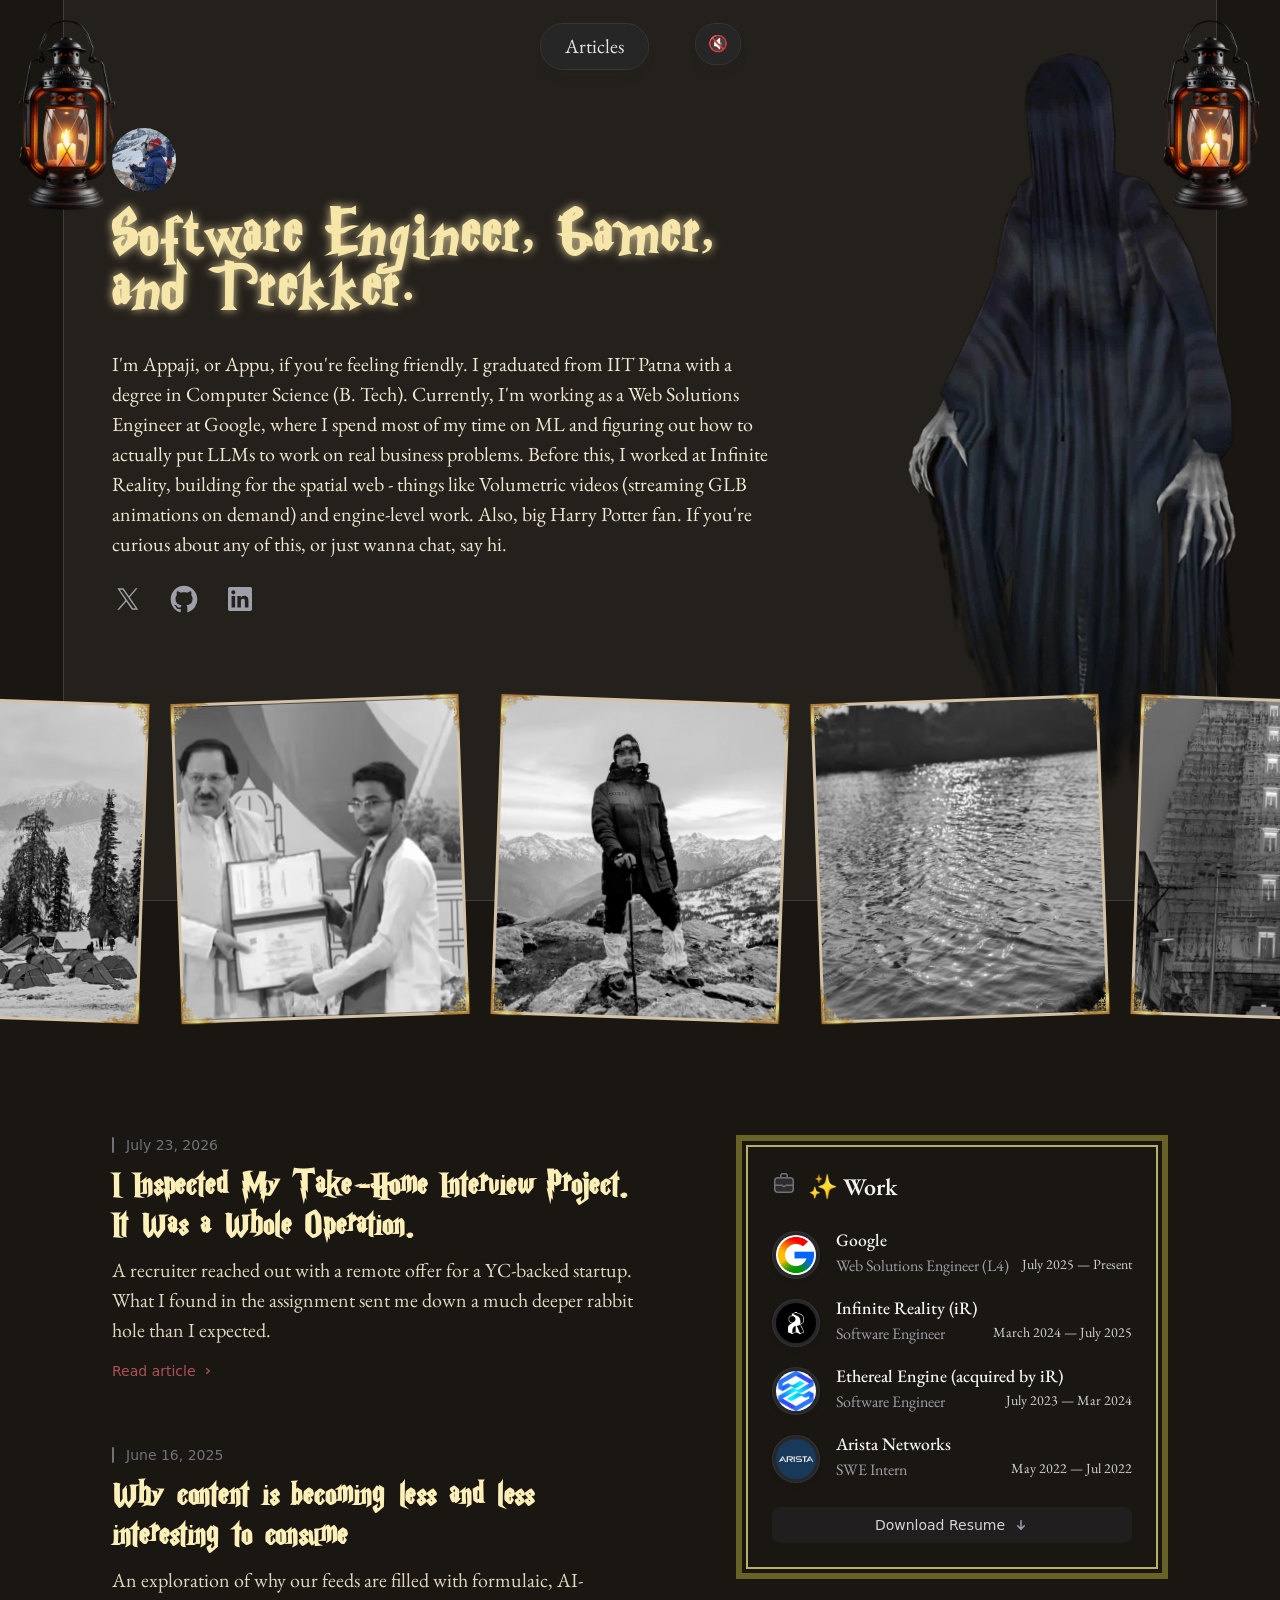
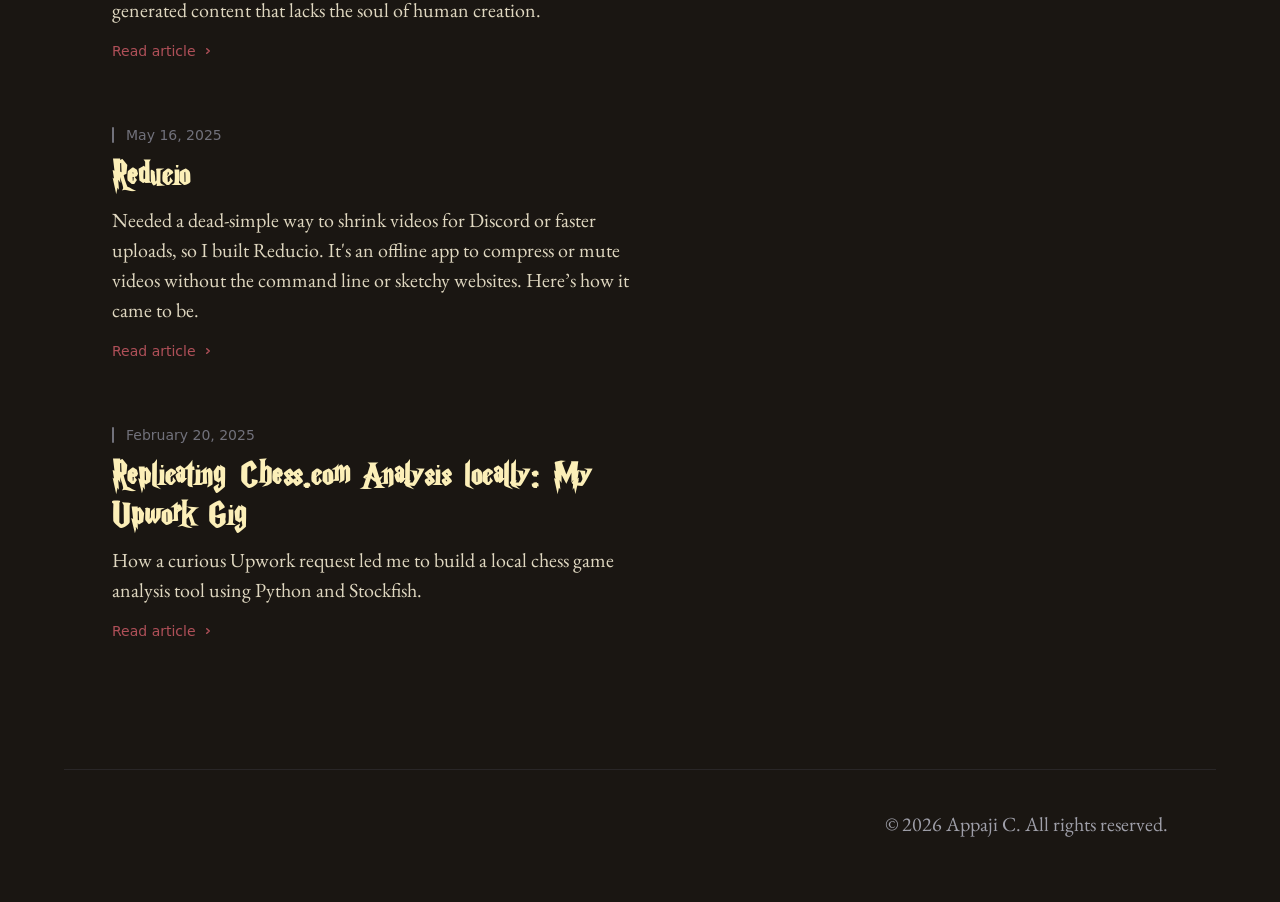
==== commit f36a4316: "deploy" ====
--- a/index.html
+++ b/index.html
@@ -1,4 +1,4 @@
-<!DOCTYPE html><html lang="en" data-astro-cid-sckkx6r4> <head><meta charset="UTF-8"><meta name="viewport" content="width=device-width"><link rel="icon" type="image/svg+xml" href="/favicon.ico"><link rel="preconnect" href="https://fonts.googleapis.com"><link rel="preconnect" href="https://fonts.gstatic.com" crossorigin><link href="https://fonts.googleapis.com/css2?family=EB+Garamond:ital,wght@0,400..800;1,400..800&family=Inter:ital,opsz,wght@0,14..32,100..900;1,14..32,100..900&display=swap" rel="stylesheet"><script defer src="/script.js" data-website-id="1bbae7b1-22e2-43d4-b919-5324c3057df2"></script><meta name="generator" content="Astro v5.18.2"><meta name="description" content="Appaji, a Computer Science graduate from IIT Patna and former intern at Arista Networks, is a Software Engineer at Infinite Reality. Passionate about building innovative web experiences, with a strong interest in sustainable and customer-focused startups."><meta name="astro-view-transitions-enabled" content="true"><meta name="astro-view-transitions-fallback" content="animate"><script type="module" src="/_astro/ClientRouter.astro_astro_type_script_index_0_lang.CDGfc0hd.js"></script><title>Appaji - Software Engineer</title><link rel="stylesheet" href="/_astro/_slug_.mkJSnXDT.css"></head> <body class="relative bg-[#1a1612]!" data-astro-cid-sckkx6r4> <div class="fixed inset-0 flex justify-center sm:px-8" data-astro-cid-sckkx6r4> <div class="flex w-full max-w-7xl lg:px-8" data-astro-cid-sckkx6r4> <div class="w-full bg-[#24201b] ring-1 ring-zinc-300/20" data-astro-cid-sckkx6r4></div> </div> </div> <style>astro-island,astro-slot,astro-static-slot{display:contents}</style><script>(()=>{var e=async t=>{await(await t())()};(self.Astro||(self.Astro={})).only=e;window.dispatchEvent(new Event("astro:only"));})();</script><script>(()=>{var A=Object.defineProperty;var g=(i,o,a)=>o in i?A(i,o,{enumerable:!0,configurable:!0,writable:!0,value:a}):i[o]=a;var d=(i,o,a)=>g(i,typeof o!="symbol"?o+"":o,a);{let i={0:t=>m(t),1:t=>a(t),2:t=>new RegExp(t),3:t=>new Date(t),4:t=>new Map(a(t)),5:t=>new Set(a(t)),6:t=>BigInt(t),7:t=>new URL(t),8:t=>new Uint8Array(t),9:t=>new Uint16Array(t),10:t=>new Uint32Array(t),11:t=>1/0*t},o=t=>{let[l,e]=t;return l in i?i[l](e):void 0},a=t=>t.map(o),m=t=>typeof t!="object"||t===null?t:Object.fromEntries(Object.entries(t).map(([l,e])=>[l,o(e)]));class y extends HTMLElement{constructor(){super(...arguments);d(this,"Component");d(this,"hydrator");d(this,"hydrate",async()=>{var b;if(!this.hydrator||!this.isConnected)return;let e=(b=this.parentElement)==null?void 0:b.closest("astro-island[ssr]");if(e){e.addEventListener("astro:hydrate",this.hydrate,{once:!0});return}let c=this.querySelectorAll("astro-slot"),n={},h=this.querySelectorAll("template[data-astro-template]");for(let r of h){let s=r.closest(this.tagName);s!=null&&s.isSameNode(this)&&(n[r.getAttribute("data-astro-template")||"default"]=r.innerHTML,r.remove())}for(let r of c){let s=r.closest(this.tagName);s!=null&&s.isSameNode(this)&&(n[r.getAttribute("name")||"default"]=r.innerHTML)}let p;try{p=this.hasAttribute("props")?m(JSON.parse(this.getAttribute("props"))):{}}catch(r){let s=this.getAttribute("component-url")||"<unknown>",v=this.getAttribute("component-export");throw v&&(s+=` (export ${v})`),console.error(`[hydrate] Error parsing props for component ${s}`,this.getAttribute("props"),r),r}let u;await this.hydrator(this)(this.Component,p,n,{client:this.getAttribute("client")}),this.removeAttribute("ssr"),this.dispatchEvent(new CustomEvent("astro:hydrate"))});d(this,"unmount",()=>{this.isConnected||this.dispatchEvent(new CustomEvent("astro:unmount"))})}disconnectedCallback(){document.removeEventListener("astro:after-swap",this.unmount),document.addEventListener("astro:after-swap",this.unmount,{once:!0})}connectedCallback(){if(!this.hasAttribute("await-children")||document.readyState==="interactive"||document.readyState==="complete")this.childrenConnectedCallback();else{let e=()=>{document.removeEventListener("DOMContentLoaded",e),c.disconnect(),this.childrenConnectedCallback()},c=new MutationObserver(()=>{var n;((n=this.lastChild)==null?void 0:n.nodeType)===Node.COMMENT_NODE&&this.lastChild.nodeValue==="astro:end"&&(this.lastChild.remove(),e())});c.observe(this,{childList:!0}),document.addEventListener("DOMContentLoaded",e)}}async childrenConnectedCallback(){let e=this.getAttribute("before-hydration-url");e&&await import(e),this.start()}async start(){let e=JSON.parse(this.getAttribute("opts")),c=this.getAttribute("client");if(Astro[c]===void 0){window.addEventListener(`astro:${c}`,()=>this.start(),{once:!0});return}try{await Astro[c](async()=>{let n=this.getAttribute("renderer-url"),[h,{default:p}]=await Promise.all([import(this.getAttribute("component-url")),n?import(n):()=>()=>{}]),u=this.getAttribute("component-export")||"default";if(!u.includes("."))this.Component=h[u];else{this.Component=h;for(let f of u.split("."))this.Component=this.Component[f]}return this.hydrator=p,this.hydrate},e,this)}catch(n){console.error(`[astro-island] Error hydrating ${this.getAttribute("component-url")}`,n)}}attributeChangedCallback(){this.hydrate()}}d(y,"observedAttributes",["props"]),customElements.get("astro-island")||customElements.define("astro-island",y)}})();</script><astro-island uid="1WpTBE" component-url="/_astro/Floaters.BWLagnFK.js" component-export="default" renderer-url="/_astro/client.4HrEwUw9.js" props="{&quot;data-astro-cid-sckkx6r4&quot;:[0,true]}" ssr client="only" opts="{&quot;name&quot;:&quot;Floaters&quot;,&quot;value&quot;:true}"></astro-island> <script>(()=>{var e=async t=>{await(await t())()};(self.Astro||(self.Astro={})).load=e;window.dispatchEvent(new Event("astro:load"));})();</script><astro-island uid="2upjnA" prefix="r22" component-url="/_astro/Header.DmBc9wNi.js" component-export="Header" renderer-url="/_astro/client.4HrEwUw9.js" props="{&quot;pathname&quot;:[0,&quot;/&quot;],&quot;data-astro-cid-sckkx6r4&quot;:[0,true]}" ssr client="load" opts="{&quot;name&quot;:&quot;HeaderJsx&quot;,&quot;value&quot;:true}" await-children><header class="pointer-events-none relative z-50 flex flex-none flex-col" style="height:var(--header-height);margin-bottom:var(--header-mb)"><div class="order-last mt-[calc(--spacing(16)-(--spacing(3)))]"></div><div class="sm:px-8 top-0 order-last -mb-3 pt-3" style="position:var(--header-position)"><div class="mx-auto w-full max-w-7xl lg:px-8"><div class="relative px-4 sm:px-8 lg:px-12"><div class="mx-auto max-w-2xl lg:max-w-5xl xl:max-w-7xl"><div class="top-(--avatar-top,--spacing(3)) w-full" style="position:var(--header-inner-position)"><div class="relative"><div class="absolute top-3 left-0 origin-left transition-opacity h-10 w-10 rounded-full bg-zinc-800/90 p-0.5 shadow-lg ring-1 shadow-zinc-800/5 ring-white/10 backdrop-blur-sm" style="opacity:var(--avatar-border-opacity, 0);transform:var(--avatar-border-transform)"></div><a href="/" aria-label="Home" class="block h-16 w-16 origin-left pointer-events-auto" style="transform:var(--avatar-image-transform)"><img src="/avatar.webp" alt="" sizes="5rem" class="rounded-full bg-zinc-800 object-cover h-16 w-16"/></a></div></div></div></div></div></div><div class="top-0 z-10 h-16 pt-6" style="position:var(--header-position)"><div class="sm:px-8 top-(--header-top,--spacing(6)) w-full" style="position:var(--header-inner-position)"><div class="mx-auto w-full max-w-7xl lg:px-8"><div class="relative px-4 sm:px-8 lg:px-12"><div class="mx-auto max-w-2xl lg:max-w-5xl xl:max-w-7xl"><div class="relative flex justify-center gap-4 sm:gap-6 md:gap-8 lg:gap-10 xl:gap-12"><div class="flex justify-end md:justify-center"><nav class="pointer-events-auto md:hidden"><ul class="flex rounded-full bg-zinc-800/90 px-3 text-sm font-medium text-zinc-200 shadow-lg ring-1 shadow-zinc-800/5 ring-white/10 backdrop-blur-sm"><li><a href="/articles" class="relative block px-3 py-2 transition hover:text-teal-400">Articles</a></li></ul></nav><nav class="pointer-events-auto hidden md:block"><ul class="flex rounded-full bg-zinc-800/90 px-3 text-sm font-medium text-zinc-200 shadow-lg ring-1 shadow-zinc-800/5 ring-white/10 backdrop-blur-sm"><li><a href="/articles" class="relative block px-3 py-2 transition hover:text-teal-400">Articles</a></li></ul></nav></div><div class="flex justify-end"><astro-slot> <astro-island uid="Z1dJGtD" component-url="/_astro/Header.DmBc9wNi.js" component-export="Toggles" renderer-url="/_astro/client.4HrEwUw9.js" props="{&quot;data-astro-cid-sckkx6r4&quot;:[0,true]}" ssr client="only" opts="{&quot;name&quot;:&quot;Toggles&quot;,&quot;value&quot;:true}"></astro-island> </astro-slot></div></div></div></div></div></div></div></header><div class="flex-none" style="height:var(--content-offset)"></div><!--astro:end--></astro-island>  <div class="sm:px-8 mt-9"><div class="mx-auto w-full max-w-7xl lg:px-8"><div class="relative px-4 sm:px-8 lg:px-12"><div class="mx-auto max-w-2xl lg:max-w-5xl xl:max-w-7xl"> <div class="max-w-2xl"> <h1 class="text-shadow-golden text-[#f6e6aa]">Software Engineer, Gamer, and Trekker.</h1> <p class="mt-6 text-[#f0e8d3]">
+<!DOCTYPE html><html lang="en" data-astro-cid-sckkx6r4> <head><meta charset="UTF-8"><meta name="viewport" content="width=device-width"><link rel="icon" type="image/svg+xml" href="/favicon.ico"><link rel="preconnect" href="https://fonts.googleapis.com"><link rel="preconnect" href="https://fonts.gstatic.com" crossorigin><link href="https://fonts.googleapis.com/css2?family=EB+Garamond:ital,wght@0,400..800;1,400..800&family=Inter:ital,opsz,wght@0,14..32,100..900;1,14..32,100..900&display=swap" rel="stylesheet"><script defer src="/script.js" data-website-id="1bbae7b1-22e2-43d4-b919-5324c3057df2"></script><meta name="generator" content="Astro v5.18.2"><meta name="description" content="Appaji, a Computer Science graduate from IIT Patna and former intern at Arista Networks, is a Software Engineer at Infinite Reality. Passionate about building innovative web experiences, with a strong interest in sustainable and customer-focused startups."><meta name="astro-view-transitions-enabled" content="true"><meta name="astro-view-transitions-fallback" content="animate"><script type="module" src="/_astro/ClientRouter.astro_astro_type_script_index_0_lang.CDGfc0hd.js"></script><title>Appaji - Software Engineer</title><link rel="stylesheet" href="/_astro/_slug_.mkJSnXDT.css"></head> <body class="relative bg-[#1a1612]!" data-astro-cid-sckkx6r4> <div class="fixed inset-0 flex justify-center sm:px-8" data-astro-cid-sckkx6r4> <div class="flex w-full max-w-7xl lg:px-8" data-astro-cid-sckkx6r4> <div class="w-full bg-[#24201b] ring-1 ring-zinc-300/20" data-astro-cid-sckkx6r4></div> </div> </div> <style>astro-island,astro-slot,astro-static-slot{display:contents}</style><script>(()=>{var e=async t=>{await(await t())()};(self.Astro||(self.Astro={})).only=e;window.dispatchEvent(new Event("astro:only"));})();</script><script>(()=>{var A=Object.defineProperty;var g=(i,o,a)=>o in i?A(i,o,{enumerable:!0,configurable:!0,writable:!0,value:a}):i[o]=a;var d=(i,o,a)=>g(i,typeof o!="symbol"?o+"":o,a);{let i={0:t=>m(t),1:t=>a(t),2:t=>new RegExp(t),3:t=>new Date(t),4:t=>new Map(a(t)),5:t=>new Set(a(t)),6:t=>BigInt(t),7:t=>new URL(t),8:t=>new Uint8Array(t),9:t=>new Uint16Array(t),10:t=>new Uint32Array(t),11:t=>1/0*t},o=t=>{let[l,e]=t;return l in i?i[l](e):void 0},a=t=>t.map(o),m=t=>typeof t!="object"||t===null?t:Object.fromEntries(Object.entries(t).map(([l,e])=>[l,o(e)]));class y extends HTMLElement{constructor(){super(...arguments);d(this,"Component");d(this,"hydrator");d(this,"hydrate",async()=>{var b;if(!this.hydrator||!this.isConnected)return;let e=(b=this.parentElement)==null?void 0:b.closest("astro-island[ssr]");if(e){e.addEventListener("astro:hydrate",this.hydrate,{once:!0});return}let c=this.querySelectorAll("astro-slot"),n={},h=this.querySelectorAll("template[data-astro-template]");for(let r of h){let s=r.closest(this.tagName);s!=null&&s.isSameNode(this)&&(n[r.getAttribute("data-astro-template")||"default"]=r.innerHTML,r.remove())}for(let r of c){let s=r.closest(this.tagName);s!=null&&s.isSameNode(this)&&(n[r.getAttribute("name")||"default"]=r.innerHTML)}let p;try{p=this.hasAttribute("props")?m(JSON.parse(this.getAttribute("props"))):{}}catch(r){let s=this.getAttribute("component-url")||"<unknown>",v=this.getAttribute("component-export");throw v&&(s+=` (export ${v})`),console.error(`[hydrate] Error parsing props for component ${s}`,this.getAttribute("props"),r),r}let u;await this.hydrator(this)(this.Component,p,n,{client:this.getAttribute("client")}),this.removeAttribute("ssr"),this.dispatchEvent(new CustomEvent("astro:hydrate"))});d(this,"unmount",()=>{this.isConnected||this.dispatchEvent(new CustomEvent("astro:unmount"))})}disconnectedCallback(){document.removeEventListener("astro:after-swap",this.unmount),document.addEventListener("astro:after-swap",this.unmount,{once:!0})}connectedCallback(){if(!this.hasAttribute("await-children")||document.readyState==="interactive"||document.readyState==="complete")this.childrenConnectedCallback();else{let e=()=>{document.removeEventListener("DOMContentLoaded",e),c.disconnect(),this.childrenConnectedCallback()},c=new MutationObserver(()=>{var n;((n=this.lastChild)==null?void 0:n.nodeType)===Node.COMMENT_NODE&&this.lastChild.nodeValue==="astro:end"&&(this.lastChild.remove(),e())});c.observe(this,{childList:!0}),document.addEventListener("DOMContentLoaded",e)}}async childrenConnectedCallback(){let e=this.getAttribute("before-hydration-url");e&&await import(e),this.start()}async start(){let e=JSON.parse(this.getAttribute("opts")),c=this.getAttribute("client");if(Astro[c]===void 0){window.addEventListener(`astro:${c}`,()=>this.start(),{once:!0});return}try{await Astro[c](async()=>{let n=this.getAttribute("renderer-url"),[h,{default:p}]=await Promise.all([import(this.getAttribute("component-url")),n?import(n):()=>()=>{}]),u=this.getAttribute("component-export")||"default";if(!u.includes("."))this.Component=h[u];else{this.Component=h;for(let f of u.split("."))this.Component=this.Component[f]}return this.hydrator=p,this.hydrate},e,this)}catch(n){console.error(`[astro-island] Error hydrating ${this.getAttribute("component-url")}`,n)}}attributeChangedCallback(){this.hydrate()}}d(y,"observedAttributes",["props"]),customElements.get("astro-island")||customElements.define("astro-island",y)}})();</script><astro-island uid="1WpTBE" component-url="/_astro/Floaters.BWLagnFK.js" component-export="default" renderer-url="/_astro/client.4HrEwUw9.js" props="{&quot;data-astro-cid-sckkx6r4&quot;:[0,true]}" ssr client="only" opts="{&quot;name&quot;:&quot;Floaters&quot;,&quot;value&quot;:true}"></astro-island> <script>(()=>{var e=async t=>{await(await t())()};(self.Astro||(self.Astro={})).load=e;window.dispatchEvent(new Event("astro:load"));})();</script><astro-island uid="2upjnA" prefix="r17" component-url="/_astro/Header.DmBc9wNi.js" component-export="Header" renderer-url="/_astro/client.4HrEwUw9.js" props="{&quot;pathname&quot;:[0,&quot;/&quot;],&quot;data-astro-cid-sckkx6r4&quot;:[0,true]}" ssr client="load" opts="{&quot;name&quot;:&quot;HeaderJsx&quot;,&quot;value&quot;:true}" await-children><header class="pointer-events-none relative z-50 flex flex-none flex-col" style="height:var(--header-height);margin-bottom:var(--header-mb)"><div class="order-last mt-[calc(--spacing(16)-(--spacing(3)))]"></div><div class="sm:px-8 top-0 order-last -mb-3 pt-3" style="position:var(--header-position)"><div class="mx-auto w-full max-w-7xl lg:px-8"><div class="relative px-4 sm:px-8 lg:px-12"><div class="mx-auto max-w-2xl lg:max-w-5xl xl:max-w-7xl"><div class="top-(--avatar-top,--spacing(3)) w-full" style="position:var(--header-inner-position)"><div class="relative"><div class="absolute top-3 left-0 origin-left transition-opacity h-10 w-10 rounded-full bg-zinc-800/90 p-0.5 shadow-lg ring-1 shadow-zinc-800/5 ring-white/10 backdrop-blur-sm" style="opacity:var(--avatar-border-opacity, 0);transform:var(--avatar-border-transform)"></div><a href="/" aria-label="Home" class="block h-16 w-16 origin-left pointer-events-auto" style="transform:var(--avatar-image-transform)"><img src="/avatar.webp" alt="" sizes="5rem" class="rounded-full bg-zinc-800 object-cover h-16 w-16"/></a></div></div></div></div></div></div><div class="top-0 z-10 h-16 pt-6" style="position:var(--header-position)"><div class="sm:px-8 top-(--header-top,--spacing(6)) w-full" style="position:var(--header-inner-position)"><div class="mx-auto w-full max-w-7xl lg:px-8"><div class="relative px-4 sm:px-8 lg:px-12"><div class="mx-auto max-w-2xl lg:max-w-5xl xl:max-w-7xl"><div class="relative flex justify-center gap-4 sm:gap-6 md:gap-8 lg:gap-10 xl:gap-12"><div class="flex justify-end md:justify-center"><nav class="pointer-events-auto md:hidden"><ul class="flex rounded-full bg-zinc-800/90 px-3 text-sm font-medium text-zinc-200 shadow-lg ring-1 shadow-zinc-800/5 ring-white/10 backdrop-blur-sm"><li><a href="/articles" class="relative block px-3 py-2 transition hover:text-teal-400">Articles</a></li></ul></nav><nav class="pointer-events-auto hidden md:block"><ul class="flex rounded-full bg-zinc-800/90 px-3 text-sm font-medium text-zinc-200 shadow-lg ring-1 shadow-zinc-800/5 ring-white/10 backdrop-blur-sm"><li><a href="/articles" class="relative block px-3 py-2 transition hover:text-teal-400">Articles</a></li></ul></nav></div><div class="flex justify-end"><astro-slot> <astro-island uid="Z1dJGtD" component-url="/_astro/Header.DmBc9wNi.js" component-export="Toggles" renderer-url="/_astro/client.4HrEwUw9.js" props="{&quot;data-astro-cid-sckkx6r4&quot;:[0,true]}" ssr client="only" opts="{&quot;name&quot;:&quot;Toggles&quot;,&quot;value&quot;:true}"></astro-island> </astro-slot></div></div></div></div></div></div></div></header><div class="flex-none" style="height:var(--content-offset)"></div><!--astro:end--></astro-island>  <div class="sm:px-8 mt-9"><div class="mx-auto w-full max-w-7xl lg:px-8"><div class="relative px-4 sm:px-8 lg:px-12"><div class="mx-auto max-w-2xl lg:max-w-5xl xl:max-w-7xl"> <div class="max-w-2xl"> <h1 class="text-shadow-golden text-[#f6e6aa]">Software Engineer, Gamer, and Trekker.</h1> <p class="mt-6 text-[#f0e8d3]">
 I'm Appaji, or Appu, if you're feeling friendly. I graduated from IIT Patna with a degree in
         Computer Science (B. Tech). Currently, I'm working as a Web Solutions Engineer at Google,
         where I spend most of my time on ML and figuring out how to actually put LLMs to work on
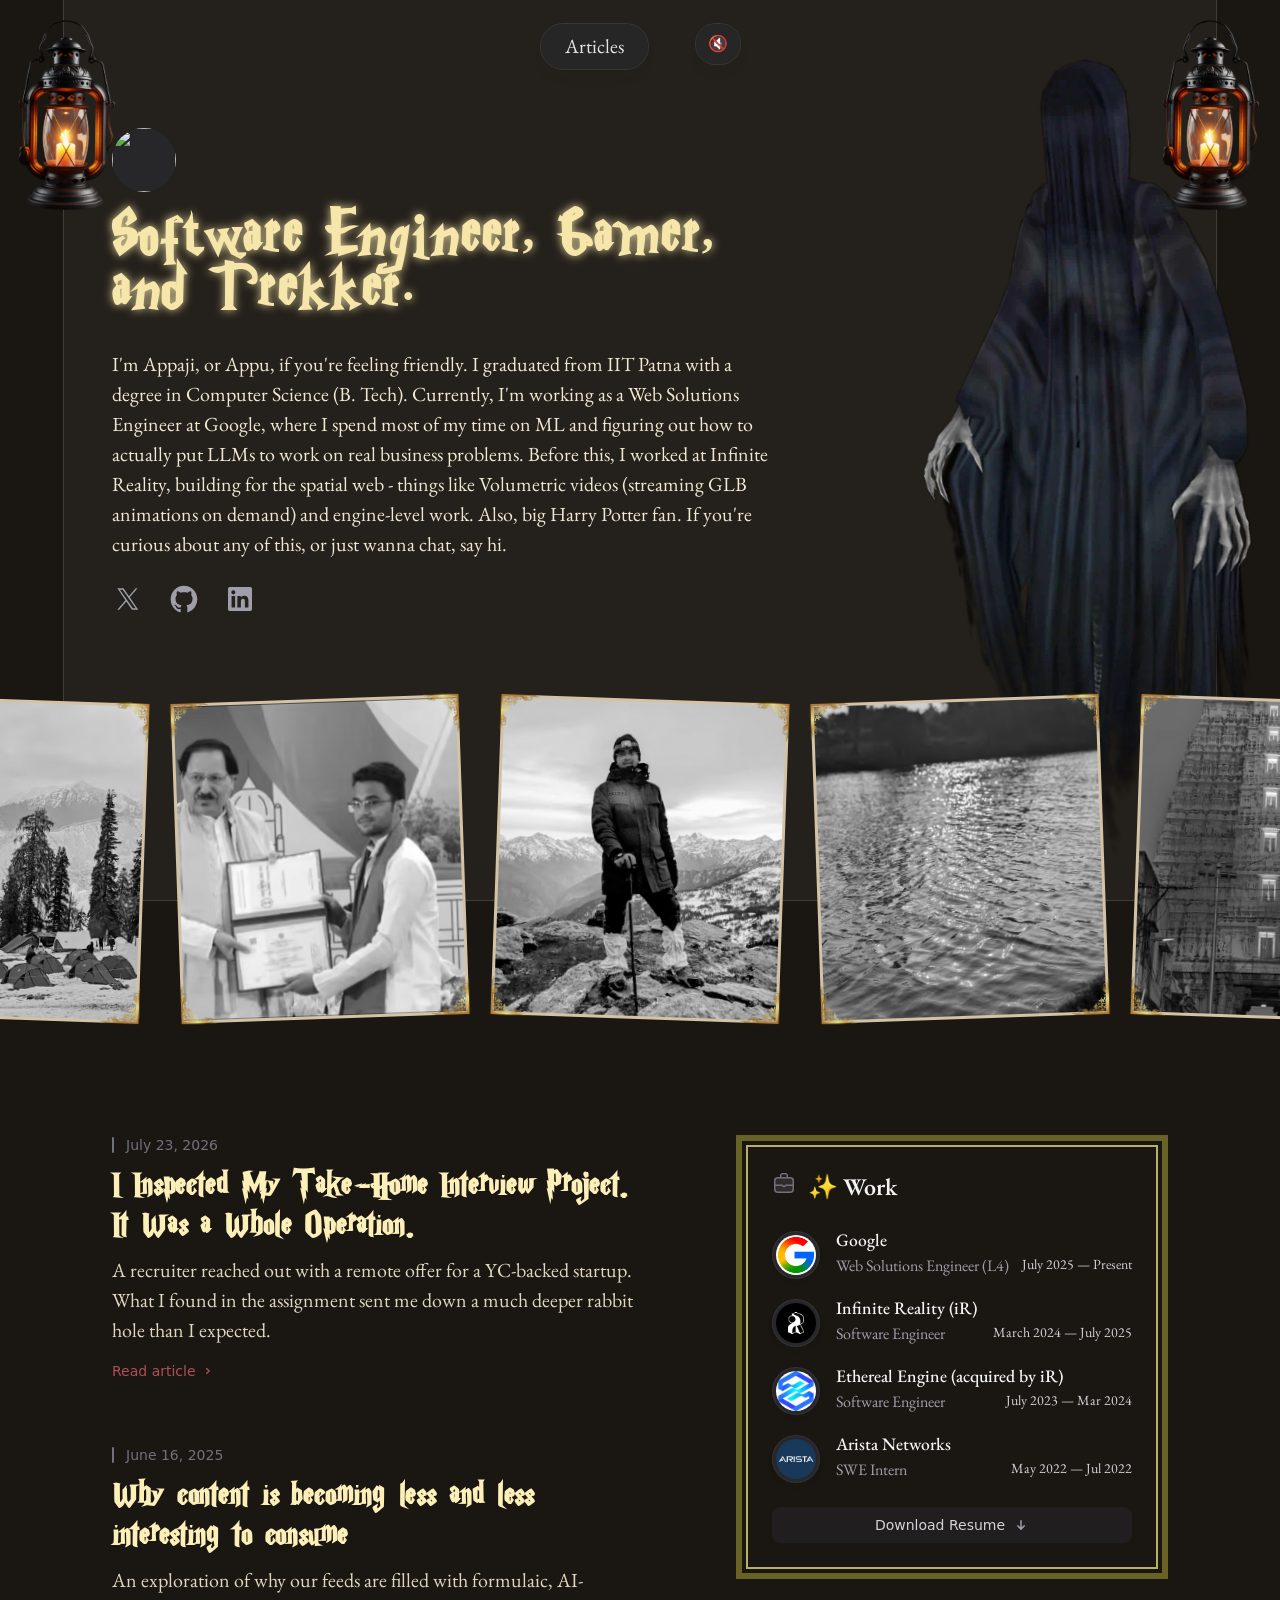
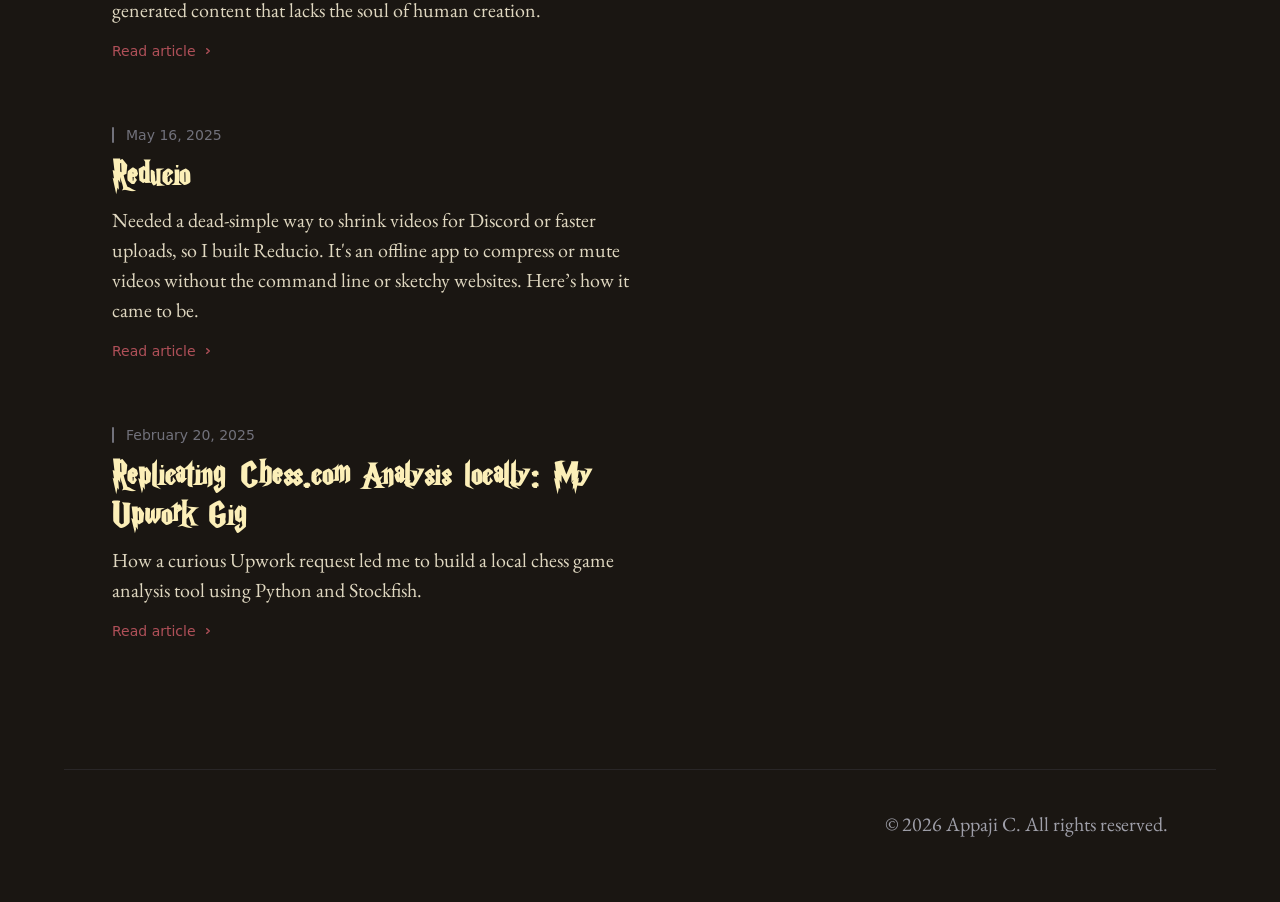
==== commit 7964d8e1: "deploy" ====
--- a/index.html
+++ b/index.html
@@ -1,9 +1,9 @@
-<!DOCTYPE html><html lang="en" data-astro-cid-sckkx6r4> <head><meta charset="UTF-8"><meta name="viewport" content="width=device-width"><link rel="icon" type="image/svg+xml" href="/favicon.ico"><link rel="preconnect" href="https://fonts.googleapis.com"><link rel="preconnect" href="https://fonts.gstatic.com" crossorigin><link href="https://fonts.googleapis.com/css2?family=EB+Garamond:ital,wght@0,400..800;1,400..800&family=Inter:ital,opsz,wght@0,14..32,100..900;1,14..32,100..900&display=swap" rel="stylesheet"><script defer src="/script.js" data-website-id="1bbae7b1-22e2-43d4-b919-5324c3057df2"></script><meta name="generator" content="Astro v5.18.2"><meta name="description" content="Appaji, a Computer Science graduate from IIT Patna and former intern at Arista Networks, is a Software Engineer at Infinite Reality. Passionate about building innovative web experiences, with a strong interest in sustainable and customer-focused startups."><meta name="astro-view-transitions-enabled" content="true"><meta name="astro-view-transitions-fallback" content="animate"><script type="module" src="/_astro/ClientRouter.astro_astro_type_script_index_0_lang.CDGfc0hd.js"></script><title>Appaji - Software Engineer</title><link rel="stylesheet" href="/_astro/_slug_.mkJSnXDT.css"></head> <body class="relative bg-[#1a1612]!" data-astro-cid-sckkx6r4> <div class="fixed inset-0 flex justify-center sm:px-8" data-astro-cid-sckkx6r4> <div class="flex w-full max-w-7xl lg:px-8" data-astro-cid-sckkx6r4> <div class="w-full bg-[#24201b] ring-1 ring-zinc-300/20" data-astro-cid-sckkx6r4></div> </div> </div> <style>astro-island,astro-slot,astro-static-slot{display:contents}</style><script>(()=>{var e=async t=>{await(await t())()};(self.Astro||(self.Astro={})).only=e;window.dispatchEvent(new Event("astro:only"));})();</script><script>(()=>{var A=Object.defineProperty;var g=(i,o,a)=>o in i?A(i,o,{enumerable:!0,configurable:!0,writable:!0,value:a}):i[o]=a;var d=(i,o,a)=>g(i,typeof o!="symbol"?o+"":o,a);{let i={0:t=>m(t),1:t=>a(t),2:t=>new RegExp(t),3:t=>new Date(t),4:t=>new Map(a(t)),5:t=>new Set(a(t)),6:t=>BigInt(t),7:t=>new URL(t),8:t=>new Uint8Array(t),9:t=>new Uint16Array(t),10:t=>new Uint32Array(t),11:t=>1/0*t},o=t=>{let[l,e]=t;return l in i?i[l](e):void 0},a=t=>t.map(o),m=t=>typeof t!="object"||t===null?t:Object.fromEntries(Object.entries(t).map(([l,e])=>[l,o(e)]));class y extends HTMLElement{constructor(){super(...arguments);d(this,"Component");d(this,"hydrator");d(this,"hydrate",async()=>{var b;if(!this.hydrator||!this.isConnected)return;let e=(b=this.parentElement)==null?void 0:b.closest("astro-island[ssr]");if(e){e.addEventListener("astro:hydrate",this.hydrate,{once:!0});return}let c=this.querySelectorAll("astro-slot"),n={},h=this.querySelectorAll("template[data-astro-template]");for(let r of h){let s=r.closest(this.tagName);s!=null&&s.isSameNode(this)&&(n[r.getAttribute("data-astro-template")||"default"]=r.innerHTML,r.remove())}for(let r of c){let s=r.closest(this.tagName);s!=null&&s.isSameNode(this)&&(n[r.getAttribute("name")||"default"]=r.innerHTML)}let p;try{p=this.hasAttribute("props")?m(JSON.parse(this.getAttribute("props"))):{}}catch(r){let s=this.getAttribute("component-url")||"<unknown>",v=this.getAttribute("component-export");throw v&&(s+=` (export ${v})`),console.error(`[hydrate] Error parsing props for component ${s}`,this.getAttribute("props"),r),r}let u;await this.hydrator(this)(this.Component,p,n,{client:this.getAttribute("client")}),this.removeAttribute("ssr"),this.dispatchEvent(new CustomEvent("astro:hydrate"))});d(this,"unmount",()=>{this.isConnected||this.dispatchEvent(new CustomEvent("astro:unmount"))})}disconnectedCallback(){document.removeEventListener("astro:after-swap",this.unmount),document.addEventListener("astro:after-swap",this.unmount,{once:!0})}connectedCallback(){if(!this.hasAttribute("await-children")||document.readyState==="interactive"||document.readyState==="complete")this.childrenConnectedCallback();else{let e=()=>{document.removeEventListener("DOMContentLoaded",e),c.disconnect(),this.childrenConnectedCallback()},c=new MutationObserver(()=>{var n;((n=this.lastChild)==null?void 0:n.nodeType)===Node.COMMENT_NODE&&this.lastChild.nodeValue==="astro:end"&&(this.lastChild.remove(),e())});c.observe(this,{childList:!0}),document.addEventListener("DOMContentLoaded",e)}}async childrenConnectedCallback(){let e=this.getAttribute("before-hydration-url");e&&await import(e),this.start()}async start(){let e=JSON.parse(this.getAttribute("opts")),c=this.getAttribute("client");if(Astro[c]===void 0){window.addEventListener(`astro:${c}`,()=>this.start(),{once:!0});return}try{await Astro[c](async()=>{let n=this.getAttribute("renderer-url"),[h,{default:p}]=await Promise.all([import(this.getAttribute("component-url")),n?import(n):()=>()=>{}]),u=this.getAttribute("component-export")||"default";if(!u.includes("."))this.Component=h[u];else{this.Component=h;for(let f of u.split("."))this.Component=this.Component[f]}return this.hydrator=p,this.hydrate},e,this)}catch(n){console.error(`[astro-island] Error hydrating ${this.getAttribute("component-url")}`,n)}}attributeChangedCallback(){this.hydrate()}}d(y,"observedAttributes",["props"]),customElements.get("astro-island")||customElements.define("astro-island",y)}})();</script><astro-island uid="1WpTBE" component-url="/_astro/Floaters.BWLagnFK.js" component-export="default" renderer-url="/_astro/client.4HrEwUw9.js" props="{&quot;data-astro-cid-sckkx6r4&quot;:[0,true]}" ssr client="only" opts="{&quot;name&quot;:&quot;Floaters&quot;,&quot;value&quot;:true}"></astro-island> <script>(()=>{var e=async t=>{await(await t())()};(self.Astro||(self.Astro={})).load=e;window.dispatchEvent(new Event("astro:load"));})();</script><astro-island uid="2upjnA" prefix="r17" component-url="/_astro/Header.DmBc9wNi.js" component-export="Header" renderer-url="/_astro/client.4HrEwUw9.js" props="{&quot;pathname&quot;:[0,&quot;/&quot;],&quot;data-astro-cid-sckkx6r4&quot;:[0,true]}" ssr client="load" opts="{&quot;name&quot;:&quot;HeaderJsx&quot;,&quot;value&quot;:true}" await-children><header class="pointer-events-none relative z-50 flex flex-none flex-col" style="height:var(--header-height);margin-bottom:var(--header-mb)"><div class="order-last mt-[calc(--spacing(16)-(--spacing(3)))]"></div><div class="sm:px-8 top-0 order-last -mb-3 pt-3" style="position:var(--header-position)"><div class="mx-auto w-full max-w-7xl lg:px-8"><div class="relative px-4 sm:px-8 lg:px-12"><div class="mx-auto max-w-2xl lg:max-w-5xl xl:max-w-7xl"><div class="top-(--avatar-top,--spacing(3)) w-full" style="position:var(--header-inner-position)"><div class="relative"><div class="absolute top-3 left-0 origin-left transition-opacity h-10 w-10 rounded-full bg-zinc-800/90 p-0.5 shadow-lg ring-1 shadow-zinc-800/5 ring-white/10 backdrop-blur-sm" style="opacity:var(--avatar-border-opacity, 0);transform:var(--avatar-border-transform)"></div><a href="/" aria-label="Home" class="block h-16 w-16 origin-left pointer-events-auto" style="transform:var(--avatar-image-transform)"><img src="/avatar.webp" alt="" sizes="5rem" class="rounded-full bg-zinc-800 object-cover h-16 w-16"/></a></div></div></div></div></div></div><div class="top-0 z-10 h-16 pt-6" style="position:var(--header-position)"><div class="sm:px-8 top-(--header-top,--spacing(6)) w-full" style="position:var(--header-inner-position)"><div class="mx-auto w-full max-w-7xl lg:px-8"><div class="relative px-4 sm:px-8 lg:px-12"><div class="mx-auto max-w-2xl lg:max-w-5xl xl:max-w-7xl"><div class="relative flex justify-center gap-4 sm:gap-6 md:gap-8 lg:gap-10 xl:gap-12"><div class="flex justify-end md:justify-center"><nav class="pointer-events-auto md:hidden"><ul class="flex rounded-full bg-zinc-800/90 px-3 text-sm font-medium text-zinc-200 shadow-lg ring-1 shadow-zinc-800/5 ring-white/10 backdrop-blur-sm"><li><a href="/articles" class="relative block px-3 py-2 transition hover:text-teal-400">Articles</a></li></ul></nav><nav class="pointer-events-auto hidden md:block"><ul class="flex rounded-full bg-zinc-800/90 px-3 text-sm font-medium text-zinc-200 shadow-lg ring-1 shadow-zinc-800/5 ring-white/10 backdrop-blur-sm"><li><a href="/articles" class="relative block px-3 py-2 transition hover:text-teal-400">Articles</a></li></ul></nav></div><div class="flex justify-end"><astro-slot> <astro-island uid="Z1dJGtD" component-url="/_astro/Header.DmBc9wNi.js" component-export="Toggles" renderer-url="/_astro/client.4HrEwUw9.js" props="{&quot;data-astro-cid-sckkx6r4&quot;:[0,true]}" ssr client="only" opts="{&quot;name&quot;:&quot;Toggles&quot;,&quot;value&quot;:true}"></astro-island> </astro-slot></div></div></div></div></div></div></div></header><div class="flex-none" style="height:var(--content-offset)"></div><!--astro:end--></astro-island>  <div class="sm:px-8 mt-9"><div class="mx-auto w-full max-w-7xl lg:px-8"><div class="relative px-4 sm:px-8 lg:px-12"><div class="mx-auto max-w-2xl lg:max-w-5xl xl:max-w-7xl"> <div class="max-w-2xl"> <h1 class="text-shadow-golden text-[#f6e6aa]">Software Engineer, Gamer, and Trekker.</h1> <p class="mt-6 text-[#f0e8d3]">
+<!DOCTYPE html><html lang="en" data-astro-cid-sckkx6r4> <head><meta charset="UTF-8"><meta name="viewport" content="width=device-width"><link rel="icon" type="image/svg+xml" href="/favicon.ico"><link rel="preconnect" href="https://fonts.googleapis.com"><link rel="preconnect" href="https://fonts.gstatic.com" crossorigin><link href="https://fonts.googleapis.com/css2?family=EB+Garamond:ital,wght@0,400..800;1,400..800&family=Inter:ital,opsz,wght@0,14..32,100..900;1,14..32,100..900&display=swap" rel="stylesheet"><script defer src="/script.js" data-website-id="1bbae7b1-22e2-43d4-b919-5324c3057df2"></script><meta name="generator" content="Astro v5.18.2"><meta name="description" content="Appaji, a Computer Science graduate from IIT Patna and former intern at Arista Networks, is a Software Engineer at Infinite Reality. Passionate about building innovative web experiences, with a strong interest in sustainable and customer-focused startups."><meta name="astro-view-transitions-enabled" content="true"><meta name="astro-view-transitions-fallback" content="animate"><script type="module" src="/_astro/ClientRouter.astro_astro_type_script_index_0_lang.CDGfc0hd.js"></script><title>Appaji - Software Engineer</title><link rel="stylesheet" href="/_astro/_slug_.mkJSnXDT.css"></head> <body class="relative bg-[#1a1612]!" data-astro-cid-sckkx6r4> <div class="fixed inset-0 flex justify-center sm:px-8" data-astro-cid-sckkx6r4> <div class="flex w-full max-w-7xl lg:px-8" data-astro-cid-sckkx6r4> <div class="w-full bg-[#24201b] ring-1 ring-zinc-300/20" data-astro-cid-sckkx6r4></div> </div> </div> <style>astro-island,astro-slot,astro-static-slot{display:contents}</style><script>(()=>{var e=async t=>{await(await t())()};(self.Astro||(self.Astro={})).only=e;window.dispatchEvent(new Event("astro:only"));})();</script><script>(()=>{var A=Object.defineProperty;var g=(i,o,a)=>o in i?A(i,o,{enumerable:!0,configurable:!0,writable:!0,value:a}):i[o]=a;var d=(i,o,a)=>g(i,typeof o!="symbol"?o+"":o,a);{let i={0:t=>m(t),1:t=>a(t),2:t=>new RegExp(t),3:t=>new Date(t),4:t=>new Map(a(t)),5:t=>new Set(a(t)),6:t=>BigInt(t),7:t=>new URL(t),8:t=>new Uint8Array(t),9:t=>new Uint16Array(t),10:t=>new Uint32Array(t),11:t=>1/0*t},o=t=>{let[l,e]=t;return l in i?i[l](e):void 0},a=t=>t.map(o),m=t=>typeof t!="object"||t===null?t:Object.fromEntries(Object.entries(t).map(([l,e])=>[l,o(e)]));class y extends HTMLElement{constructor(){super(...arguments);d(this,"Component");d(this,"hydrator");d(this,"hydrate",async()=>{var b;if(!this.hydrator||!this.isConnected)return;let e=(b=this.parentElement)==null?void 0:b.closest("astro-island[ssr]");if(e){e.addEventListener("astro:hydrate",this.hydrate,{once:!0});return}let c=this.querySelectorAll("astro-slot"),n={},h=this.querySelectorAll("template[data-astro-template]");for(let r of h){let s=r.closest(this.tagName);s!=null&&s.isSameNode(this)&&(n[r.getAttribute("data-astro-template")||"default"]=r.innerHTML,r.remove())}for(let r of c){let s=r.closest(this.tagName);s!=null&&s.isSameNode(this)&&(n[r.getAttribute("name")||"default"]=r.innerHTML)}let p;try{p=this.hasAttribute("props")?m(JSON.parse(this.getAttribute("props"))):{}}catch(r){let s=this.getAttribute("component-url")||"<unknown>",v=this.getAttribute("component-export");throw v&&(s+=` (export ${v})`),console.error(`[hydrate] Error parsing props for component ${s}`,this.getAttribute("props"),r),r}let u;await this.hydrator(this)(this.Component,p,n,{client:this.getAttribute("client")}),this.removeAttribute("ssr"),this.dispatchEvent(new CustomEvent("astro:hydrate"))});d(this,"unmount",()=>{this.isConnected||this.dispatchEvent(new CustomEvent("astro:unmount"))})}disconnectedCallback(){document.removeEventListener("astro:after-swap",this.unmount),document.addEventListener("astro:after-swap",this.unmount,{once:!0})}connectedCallback(){if(!this.hasAttribute("await-children")||document.readyState==="interactive"||document.readyState==="complete")this.childrenConnectedCallback();else{let e=()=>{document.removeEventListener("DOMContentLoaded",e),c.disconnect(),this.childrenConnectedCallback()},c=new MutationObserver(()=>{var n;((n=this.lastChild)==null?void 0:n.nodeType)===Node.COMMENT_NODE&&this.lastChild.nodeValue==="astro:end"&&(this.lastChild.remove(),e())});c.observe(this,{childList:!0}),document.addEventListener("DOMContentLoaded",e)}}async childrenConnectedCallback(){let e=this.getAttribute("before-hydration-url");e&&await import(e),this.start()}async start(){let e=JSON.parse(this.getAttribute("opts")),c=this.getAttribute("client");if(Astro[c]===void 0){window.addEventListener(`astro:${c}`,()=>this.start(),{once:!0});return}try{await Astro[c](async()=>{let n=this.getAttribute("renderer-url"),[h,{default:p}]=await Promise.all([import(this.getAttribute("component-url")),n?import(n):()=>()=>{}]),u=this.getAttribute("component-export")||"default";if(!u.includes("."))this.Component=h[u];else{this.Component=h;for(let f of u.split("."))this.Component=this.Component[f]}return this.hydrator=p,this.hydrate},e,this)}catch(n){console.error(`[astro-island] Error hydrating ${this.getAttribute("component-url")}`,n)}}attributeChangedCallback(){this.hydrate()}}d(y,"observedAttributes",["props"]),customElements.get("astro-island")||customElements.define("astro-island",y)}})();</script><astro-island uid="1WpTBE" component-url="/_astro/Floaters.BWLagnFK.js" component-export="default" renderer-url="/_astro/client.4HrEwUw9.js" props="{&quot;data-astro-cid-sckkx6r4&quot;:[0,true]}" ssr client="only" opts="{&quot;name&quot;:&quot;Floaters&quot;,&quot;value&quot;:true}"></astro-island> <script>(()=>{var e=async t=>{await(await t())()};(self.Astro||(self.Astro={})).load=e;window.dispatchEvent(new Event("astro:load"));})();</script><astro-island uid="2upjnA" prefix="r24" component-url="/_astro/Header.DmBc9wNi.js" component-export="Header" renderer-url="/_astro/client.4HrEwUw9.js" props="{&quot;pathname&quot;:[0,&quot;/&quot;],&quot;data-astro-cid-sckkx6r4&quot;:[0,true]}" ssr client="load" opts="{&quot;name&quot;:&quot;HeaderJsx&quot;,&quot;value&quot;:true}" await-children><header class="pointer-events-none relative z-50 flex flex-none flex-col" style="height:var(--header-height);margin-bottom:var(--header-mb)"><div class="order-last mt-[calc(--spacing(16)-(--spacing(3)))]"></div><div class="sm:px-8 top-0 order-last -mb-3 pt-3" style="position:var(--header-position)"><div class="mx-auto w-full max-w-7xl lg:px-8"><div class="relative px-4 sm:px-8 lg:px-12"><div class="mx-auto max-w-2xl lg:max-w-5xl xl:max-w-7xl"><div class="top-(--avatar-top,--spacing(3)) w-full" style="position:var(--header-inner-position)"><div class="relative"><div class="absolute top-3 left-0 origin-left transition-opacity h-10 w-10 rounded-full bg-zinc-800/90 p-0.5 shadow-lg ring-1 shadow-zinc-800/5 ring-white/10 backdrop-blur-sm" style="opacity:var(--avatar-border-opacity, 0);transform:var(--avatar-border-transform)"></div><a href="/" aria-label="Home" class="block h-16 w-16 origin-left pointer-events-auto" style="transform:var(--avatar-image-transform)"><img src="https://cdn.jsdelivr.net/gh/CITIZENDOT/citizendot.github.io@main/avatar.webp" alt="" sizes="5rem" class="rounded-full bg-zinc-800 object-cover h-16 w-16"/></a></div></div></div></div></div></div><div class="top-0 z-10 h-16 pt-6" style="position:var(--header-position)"><div class="sm:px-8 top-(--header-top,--spacing(6)) w-full" style="position:var(--header-inner-position)"><div class="mx-auto w-full max-w-7xl lg:px-8"><div class="relative px-4 sm:px-8 lg:px-12"><div class="mx-auto max-w-2xl lg:max-w-5xl xl:max-w-7xl"><div class="relative flex justify-center gap-4 sm:gap-6 md:gap-8 lg:gap-10 xl:gap-12"><div class="flex justify-end md:justify-center"><nav class="pointer-events-auto md:hidden"><ul class="flex rounded-full bg-zinc-800/90 px-3 text-sm font-medium text-zinc-200 shadow-lg ring-1 shadow-zinc-800/5 ring-white/10 backdrop-blur-sm"><li><a href="/articles" class="relative block px-3 py-2 transition hover:text-teal-400">Articles</a></li></ul></nav><nav class="pointer-events-auto hidden md:block"><ul class="flex rounded-full bg-zinc-800/90 px-3 text-sm font-medium text-zinc-200 shadow-lg ring-1 shadow-zinc-800/5 ring-white/10 backdrop-blur-sm"><li><a href="/articles" class="relative block px-3 py-2 transition hover:text-teal-400">Articles</a></li></ul></nav></div><div class="flex justify-end"><astro-slot> <astro-island uid="Z1dJGtD" component-url="/_astro/Header.DmBc9wNi.js" component-export="Toggles" renderer-url="/_astro/client.4HrEwUw9.js" props="{&quot;data-astro-cid-sckkx6r4&quot;:[0,true]}" ssr client="only" opts="{&quot;name&quot;:&quot;Toggles&quot;,&quot;value&quot;:true}"></astro-island> </astro-slot></div></div></div></div></div></div></div></header><div class="flex-none" style="height:var(--content-offset)"></div><!--astro:end--></astro-island>  <div class="sm:px-8 mt-9"><div class="mx-auto w-full max-w-7xl lg:px-8"><div class="relative px-4 sm:px-8 lg:px-12"><div class="mx-auto max-w-2xl lg:max-w-5xl xl:max-w-7xl"> <div class="max-w-2xl"> <h1 class="text-shadow-golden text-[#f6e6aa]">Software Engineer, Gamer, and Trekker.</h1> <p class="mt-6 text-[#f0e8d3]">
 I'm Appaji, or Appu, if you're feeling friendly. I graduated from IIT Patna with a degree in
         Computer Science (B. Tech). Currently, I'm working as a Web Solutions Engineer at Google,
         where I spend most of my time on ML and figuring out how to actually put LLMs to work on
         real business problems. Before this, I worked at Infinite Reality, building for the spatial web - things like Volumetric videos (streaming GLB animations on demand) and engine-level work.
         Also, big Harry Potter fan. If you're curious about any of this, or just wanna chat, say hi.
-</p> <div class="mt-6 flex gap-6"> <a class="group -m-1 p-1" target="_blank" href="https://x.com/CITIZENDOT" data-umami-event="Clicked X" aria-label="Follow on X"><svg viewBox="0 0 24 24" aria-hidden="true" class="h-8 w-8 fill-zinc-400 transition group-hover:fill-zinc-300"><path d="M13.3174 10.7749L19.1457 4H17.7646L12.7039 9.88256L8.66193 4H4L10.1122 12.8955L4 20H5.38119L10.7254 13.7878L14.994 20H19.656L13.3171 10.7749H13.3174ZM11.4257 12.9738L10.8064 12.0881L5.87886 5.03974H8.00029L11.9769 10.728L12.5962 11.6137L17.7652 19.0075H15.6438L11.4257 12.9742V12.9738Z"></path></svg></a> <a class="group -m-1 p-1" target="_blank" href="https://github.com/CITIZENDOT" data-umami-event="Clicked GitHub" aria-label="Follow on GitHub"><svg viewBox="0 0 24 24" aria-hidden="true" class="h-8 w-8 fill-zinc-400 transition group-hover:fill-zinc-300"><path fill-rule="evenodd" clip-rule="evenodd" d="M12 2C6.475 2 2 6.588 2 12.253c0 4.537 2.862 8.369 6.838 9.727.5.09.687-.218.687-.487 0-.243-.013-1.05-.013-1.91C7 20.059 6.35 18.957 6.15 18.38c-.113-.295-.6-1.205-1.025-1.448-.35-.192-.85-.667-.013-.68.788-.012 1.35.744 1.538 1.051.9 1.551 2.338 1.116 2.912.846.088-.666.35-1.115.638-1.371-2.225-.256-4.55-1.14-4.55-5.062 0-1.115.387-2.038 1.025-2.756-.1-.256-.45-1.307.1-2.717 0 0 .837-.269 2.75 1.051.8-.23 1.65-.346 2.5-.346.85 0 1.7.115 2.5.346 1.912-1.333 2.75-1.05 2.75-1.05.55 1.409.2 2.46.1 2.716.637.718 1.025 1.628 1.025 2.756 0 3.934-2.337 4.806-4.562 5.062.362.32.675.936.675 1.897 0 1.371-.013 2.473-.013 2.82 0 .268.188.589.688.486a10.039 10.039 0 0 0 4.932-3.74A10.447 10.447 0 0 0 22 12.253C22 6.588 17.525 2 12 2Z"></path></svg></a> <a class="group -m-1 p-1" target="_blank" href="https://www.linkedin.com/in/appaji-chintimi" data-umami-event="Clicked LinkedIn" aria-label="Follow on LinkedIn"><svg viewBox="0 0 24 24" aria-hidden="true" class="h-8 w-8 fill-zinc-400 transition group-hover:fill-zinc-300"><path d="M18.335 18.339H15.67v-4.177c0-.996-.02-2.278-1.39-2.278-1.389 0-1.601 1.084-1.601 2.205v4.25h-2.666V9.75h2.56v1.17h.035c.358-.674 1.228-1.387 2.528-1.387 2.7 0 3.2 1.778 3.2 4.091v4.715zM7.003 8.575a1.546 1.546 0 01-1.548-1.549 1.548 1.548 0 111.547 1.549zm1.336 9.764H5.666V9.75H8.34v8.589zM19.67 3H4.329C3.593 3 3 3.58 3 4.297v15.406C3 20.42 3.594 21 4.328 21h15.338C20.4 21 21 20.42 21 19.703V4.297C21 3.58 20.4 3 19.666 3h.003z"></path></svg></a> </div> </div> </div></div></div></div> <div class="mt-16 h-fit w-full sm:mt-20"> <div class="-my-4 flex justify-center gap-5 overflow-x-auto px-6 py-4 sm:gap-8 md:overflow-x-visible"> <script>(()=>{var l=(n,t)=>{let i=async()=>{await(await n())()},e=typeof t.value=="object"?t.value:void 0,s={timeout:e==null?void 0:e.timeout};"requestIdleCallback"in window?window.requestIdleCallback(i,s):setTimeout(i,s.timeout||200)};(self.Astro||(self.Astro={})).idle=l;window.dispatchEvent(new Event("astro:idle"));})();</script><astro-island uid="1zsjnk" prefix="r27" component-url="/_astro/VintageImageFrame.CsGQXgrL.js" component-export="default" renderer-url="/_astro/client.4HrEwUw9.js" props="{&quot;className&quot;:[0,&quot;rotate-2&quot;]}" ssr client="idle" opts="{&quot;name&quot;:&quot;VintageFrame&quot;,&quot;value&quot;:true}" await-children><div class="relative py-4 md:py-1"><div class="group relative aspect-9/10 w-44 flex-none border-3 border-[#d4c2a5] transition-transform duration-300 will-change-transform hover:scale-110 sm:w-72 rotate-2"><astro-slot> <div id="placeholder-0" class="absolute inset-0 animate-pulse rounded-md bg-gradient-to-r from-gray-300 via-gray-200 to-gray-300"></div> <picture> <source srcset="/_astro/image-1.DJotdPzw_1CjnRr.avif 360w, /_astro/image-1.DJotdPzw_fpXLo.avif 480w, /_astro/image-1.DJotdPzw_Z1LV6Ft.avif 720w" type="image/avif" sizes="(max-width: 640px) 180px, (max-width: 1450px) 720px"><source srcset="/_astro/image-1.DJotdPzw_1aSoXD.webp 360w, /_astro/image-1.DJotdPzw_Zc007p.webp 480w, /_astro/image-1.DJotdPzw_Z2em5zh.webp 720w" type="image/webp" sizes="(max-width: 640px) 180px, (max-width: 1450px) 720px">  <img src="/_astro/image-1.DJotdPzw_1znzGr.jpg" srcset="/_astro/image-1.DJotdPzw_Z1mLSVR.jpg 360w, /_astro/image-1.DJotdPzw_2kvOL1.jpg 480w, /_astro/image-1.DJotdPzw_i9Jj9.jpg 720w" alt="Appaji C's Pics" loading="eager" onload="this.classList.add('opacity-100'); document.getElementById('placeholder-0').remove();" sizes="(max-width: 640px) 180px, (max-width: 1450px) 720px" decoding="async" fetchpriority="auto" width="3136" height="2352" class="absolute inset-0 h-full w-full object-cover opacity-0 grayscale transition-[filter,opacity] duration-300 hover:grayscale-0"> </picture> </astro-slot><div class="absolute -top-1 -left-1 h-10 w-10 rotate-90 bg-cover bg-no-repeat" style="background-image:url(/corner.webp)"></div><div class="absolute -top-1 -right-1 h-10 w-10 rotate-180 bg-cover bg-no-repeat" style="background-image:url(/corner.webp)"></div><div class="absolute -right-1 -bottom-1 h-10 w-10 -rotate-90 bg-cover bg-no-repeat" style="background-image:url(/corner.webp)"></div><div class="absolute -bottom-1 -left-1 h-10 w-10 bg-cover bg-no-repeat" style="background-image:url(/corner.webp)"></div></div></div><!--astro:end--></astro-island><astro-island uid="dd5s4" prefix="r28" component-url="/_astro/VintageImageFrame.CsGQXgrL.js" component-export="default" renderer-url="/_astro/client.4HrEwUw9.js" props="{&quot;className&quot;:[0,&quot;-rotate-2&quot;]}" ssr client="idle" opts="{&quot;name&quot;:&quot;VintageFrame&quot;,&quot;value&quot;:true}" await-children><div class="relative py-4 md:py-1"><div class="group relative aspect-9/10 w-44 flex-none border-3 border-[#d4c2a5] transition-transform duration-300 will-change-transform hover:scale-110 sm:w-72 -rotate-2"><astro-slot> <div id="placeholder-1" class="absolute inset-0 animate-pulse rounded-md bg-gradient-to-r from-gray-300 via-gray-200 to-gray-300"></div> <picture> <source srcset="/_astro/image-2.Dyf8UoM-_FPYrh.avif 360w, /_astro/image-2.Dyf8UoM-_Z1lVE0v.avif 480w, /_astro/image-2.Dyf8UoM-_1WRz42.avif 720w" type="image/avif" sizes="(max-width: 640px) 180px, (max-width: 1450px) 720px"><source srcset="/_astro/image-2.Dyf8UoM-_Z278CN6.webp 360w, /_astro/image-2.Dyf8UoM-_UfQy3.webp 480w, /_astro/image-2.Dyf8UoM-_ZP73bl.webp 720w" type="image/webp" sizes="(max-width: 640px) 180px, (max-width: 1450px) 720px">  <img src="/_astro/image-2.Dyf8UoM-_1wkAVf.jpg" srcset="/_astro/image-2.Dyf8UoM-_TWsWo.jpg 360w, /_astro/image-2.Dyf8UoM-_Z17Pauo.jpg 480w, /_astro/image-2.Dyf8UoM-_2bY3z9.jpg 720w" alt="Appaji C's Pics" loading="eager" onload="this.classList.add('opacity-100'); document.getElementById('placeholder-1').remove();" sizes="(max-width: 640px) 180px, (max-width: 1450px) 720px" decoding="async" fetchpriority="auto" width="1442" height="811" class="absolute inset-0 h-full w-full object-cover opacity-0 grayscale transition-[filter,opacity] duration-300 hover:grayscale-0"> </picture> </astro-slot><div class="absolute -top-1 -left-1 h-10 w-10 rotate-90 bg-cover bg-no-repeat" style="background-image:url(/corner.webp)"></div><div class="absolute -top-1 -right-1 h-10 w-10 rotate-180 bg-cover bg-no-repeat" style="background-image:url(/corner.webp)"></div><div class="absolute -right-1 -bottom-1 h-10 w-10 -rotate-90 bg-cover bg-no-repeat" style="background-image:url(/corner.webp)"></div><div class="absolute -bottom-1 -left-1 h-10 w-10 bg-cover bg-no-repeat" style="background-image:url(/corner.webp)"></div></div></div><!--astro:end--></astro-island><astro-island uid="1dKPuj" prefix="r29" component-url="/_astro/VintageImageFrame.CsGQXgrL.js" component-export="default" renderer-url="/_astro/client.4HrEwUw9.js" props="{&quot;className&quot;:[0,&quot;rotate-2&quot;]}" ssr client="idle" opts="{&quot;name&quot;:&quot;VintageFrame&quot;,&quot;value&quot;:true}" await-children><div class="relative py-4 md:py-1"><div class="group relative aspect-9/10 w-44 flex-none border-3 border-[#d4c2a5] transition-transform duration-300 will-change-transform hover:scale-110 sm:w-72 rotate-2"><astro-slot> <div id="placeholder-2" class="absolute inset-0 animate-pulse rounded-md bg-gradient-to-r from-gray-300 via-gray-200 to-gray-300"></div> <picture> <source srcset="/_astro/image-3.DNVWXKXf_Z1sjR63.avif 360w, /_astro/image-3.DNVWXKXf_16d5sU.avif 480w, /_astro/image-3.DNVWXKXf_Z5oHGD.avif 720w" type="image/avif" sizes="(max-width: 640px) 180px, (max-width: 1450px) 720px"><source srcset="/_astro/image-3.DNVWXKXf_Z1TJPYQ.webp 360w, /_astro/image-3.DNVWXKXf_DM6z7.webp 480w, /_astro/image-3.DNVWXKXf_1dYgTg.webp 720w" type="image/webp" sizes="(max-width: 640px) 180px, (max-width: 1450px) 720px">  <img src="/_astro/image-3.DNVWXKXf_Z2jGWes.jpg" srcset="/_astro/image-3.DNVWXKXf_BKXSz.jpg 360w, /_astro/image-3.DNVWXKXf_Z1SSclo.jpg 480w, /_astro/image-3.DNVWXKXf_Z1B1awt.jpg 720w" alt="Appaji C's Pics" loading="eager" onload="this.classList.add('opacity-100'); document.getElementById('placeholder-2').remove();" sizes="(max-width: 640px) 180px, (max-width: 1450px) 720px" decoding="async" fetchpriority="auto" width="2268" height="4032" class="absolute inset-0 h-full w-full object-cover opacity-0 grayscale transition-[filter,opacity] duration-300 hover:grayscale-0"> </picture> </astro-slot><div class="absolute -top-1 -left-1 h-10 w-10 rotate-90 bg-cover bg-no-repeat" style="background-image:url(/corner.webp)"></div><div class="absolute -top-1 -right-1 h-10 w-10 rotate-180 bg-cover bg-no-repeat" style="background-image:url(/corner.webp)"></div><div class="absolute -right-1 -bottom-1 h-10 w-10 -rotate-90 bg-cover bg-no-repeat" style="background-image:url(/corner.webp)"></div><div class="absolute -bottom-1 -left-1 h-10 w-10 bg-cover bg-no-repeat" style="background-image:url(/corner.webp)"></div></div></div><!--astro:end--></astro-island><astro-island uid="2qtKHX" prefix="r30" component-url="/_astro/VintageImageFrame.CsGQXgrL.js" component-export="default" renderer-url="/_astro/client.4HrEwUw9.js" props="{&quot;className&quot;:[0,&quot;-rotate-2&quot;]}" ssr client="idle" opts="{&quot;name&quot;:&quot;VintageFrame&quot;,&quot;value&quot;:true}" await-children><div class="relative py-4 md:py-1"><div class="group relative aspect-9/10 w-44 flex-none border-3 border-[#d4c2a5] transition-transform duration-300 will-change-transform hover:scale-110 sm:w-72 -rotate-2"><astro-slot> <div id="placeholder-3" class="absolute inset-0 animate-pulse rounded-md bg-gradient-to-r from-gray-300 via-gray-200 to-gray-300"></div> <picture> <source srcset="/_astro/image-4.6K7N5ZcZ_ZzEdu5.avif 360w, /_astro/image-4.6K7N5ZcZ_1XRJ4S.avif 480w, /_astro/image-4.6K7N5ZcZ_MfUTk.avif 720w" type="image/avif" sizes="(max-width: 640px) 180px, (max-width: 1450px) 720px"><source srcset="/_astro/image-4.6K7N5ZcZ_Z125cnS.webp 360w, /_astro/image-4.6K7N5ZcZ_1wrKb5.webp 480w, /_astro/image-4.6K7N5ZcZ_26DUve.webp 720w" type="image/webp" sizes="(max-width: 640px) 180px, (max-width: 1450px) 720px">  <img src="/_astro/image-4.6K7N5ZcZ_Zt2xx9.jpg" srcset="/_astro/image-4.6K7N5ZcZ_1uqCux.jpg 360w, /_astro/image-4.6K7N5ZcZ_Z11dxJq.jpg 480w, /_astro/image-4.6K7N5ZcZ_ZIlvUv.jpg 720w" alt="Appaji C's Pics" loading="eager" onload="this.classList.add('opacity-100'); document.getElementById('placeholder-3').remove();" sizes="(max-width: 640px) 180px, (max-width: 1450px) 720px" decoding="async" fetchpriority="auto" width="2268" height="4032" class="absolute inset-0 h-full w-full object-cover opacity-0 grayscale transition-[filter,opacity] duration-300 hover:grayscale-0"> </picture> </astro-slot><div class="absolute -top-1 -left-1 h-10 w-10 rotate-90 bg-cover bg-no-repeat" style="background-image:url(/corner.webp)"></div><div class="absolute -top-1 -right-1 h-10 w-10 rotate-180 bg-cover bg-no-repeat" style="background-image:url(/corner.webp)"></div><div class="absolute -right-1 -bottom-1 h-10 w-10 -rotate-90 bg-cover bg-no-repeat" style="background-image:url(/corner.webp)"></div><div class="absolute -bottom-1 -left-1 h-10 w-10 bg-cover bg-no-repeat" style="background-image:url(/corner.webp)"></div></div></div><!--astro:end--></astro-island><astro-island uid="1Ig5aT" prefix="r31" component-url="/_astro/VintageImageFrame.CsGQXgrL.js" component-export="default" renderer-url="/_astro/client.4HrEwUw9.js" props="{&quot;className&quot;:[0,&quot;rotate-2&quot;]}" ssr client="idle" opts="{&quot;name&quot;:&quot;VintageFrame&quot;,&quot;value&quot;:true}" await-children><div class="relative py-4 md:py-1"><div class="group relative aspect-9/10 w-44 flex-none border-3 border-[#d4c2a5] transition-transform duration-300 will-change-transform hover:scale-110 sm:w-72 rotate-2"><astro-slot> <div id="placeholder-4" class="absolute inset-0 animate-pulse rounded-md bg-gradient-to-r from-gray-300 via-gray-200 to-gray-300"></div> <picture> <source srcset="/_astro/image-5.BTAcWhw3_Z1I2nOD.avif 360w, /_astro/image-5.BTAcWhw3_PuyJk.avif 480w, /_astro/image-5.BTAcWhw3_Zl7eqe.avif 720w" type="image/avif" sizes="(max-width: 640px) 180px, (max-width: 1450px) 720px"><source srcset="/_astro/image-5.BTAcWhw3_Z2asmIr.webp 360w, /_astro/image-5.BTAcWhw3_o4zPw.webp 480w, /_astro/image-5.BTAcWhw3_XgKaF.webp 720w" type="image/webp" sizes="(max-width: 640px) 180px, (max-width: 1450px) 720px">  <img src="/_astro/image-5.BTAcWhw3_Z8pMfS.jpg" srcset="/_astro/image-5.BTAcWhw3_m3s9Y.jpg 360w, /_astro/image-5.BTAcWhw3_Z29AI4Y.jpg 480w, /_astro/image-5.BTAcWhw3_Z1QIGg4.jpg 720w" alt="Appaji C's Pics" loading="eager" onload="this.classList.add('opacity-100'); document.getElementById('placeholder-4').remove();" sizes="(max-width: 640px) 180px, (max-width: 1450px) 720px" decoding="async" fetchpriority="auto" width="2268" height="4032" class="absolute inset-0 h-full w-full object-cover opacity-0 grayscale transition-[filter,opacity] duration-300 hover:grayscale-0"> </picture> </astro-slot><div class="absolute -top-1 -left-1 h-10 w-10 rotate-90 bg-cover bg-no-repeat" style="background-image:url(/corner.webp)"></div><div class="absolute -top-1 -right-1 h-10 w-10 rotate-180 bg-cover bg-no-repeat" style="background-image:url(/corner.webp)"></div><div class="absolute -right-1 -bottom-1 h-10 w-10 -rotate-90 bg-cover bg-no-repeat" style="background-image:url(/corner.webp)"></div><div class="absolute -bottom-1 -left-1 h-10 w-10 bg-cover bg-no-repeat" style="background-image:url(/corner.webp)"></div></div></div><!--astro:end--></astro-island> </div> </div> <div class="sm:px-8 mt-24 md:mt-28"><div class="mx-auto w-full max-w-7xl lg:px-8"><div class="relative px-4 sm:px-8 lg:px-12"><div class="mx-auto max-w-2xl lg:max-w-5xl xl:max-w-7xl"> <div class="mx-auto grid max-w-xl grid-cols-1 gap-y-20 lg:max-w-none lg:grid-cols-2"> <div class="flex flex-col gap-16"> <article class="group relative flex flex-col items-start"><h2 class="font-card-title group-hover:text-shadow-golden-subtle text-4xl font-semibold tracking-wide text-[#fcefb8]"><div class="absolute -inset-x-4 -inset-y-6 z-0 scale-95 bg-zinc-600/50 opacity-0 transition group-hover:scale-100 group-hover:opacity-100 sm:-inset-x-6 sm:rounded-2xl"></div><a href="/articles/fake-job-interview-git-hook-malware"><span class="absolute -inset-x-4 -inset-y-6 z-20 sm:-inset-x-6 sm:rounded-2xl"></span><span class="relative z-10">I Inspected My Take-Home Interview Project. It Was a Whole Operation.</span></a></h2><time class="relative z-10 order-first mb-3 flex items-center text-sm text-zinc-500 pl-3.5"><span class="absolute inset-y-0 left-0 flex items-center" aria-hidden="true"><span class="h-4 w-0.5 rounded-full bg-zinc-500"></span></span>July 23, 2026</time><p class="relative z-10 mt-2 text-base text-[#e0d8c1]">A recruiter reached out with a remote offer for a YC-backed startup. What I found in the assignment sent me down a much deeper rabbit hole than I expected.</p><div aria-hidden="true" class="relative z-10 mt-4 flex items-center text-sm font-medium text-[#b6535cf4]">Read article<svg viewBox="0 0 16 16" fill="none" aria-hidden="true" class="ml-1 h-4 w-4 stroke-current"><path d="M6.75 5.75 9.25 8l-2.5 2.25" stroke-width="1.5" stroke-linecap="round" stroke-linejoin="round"></path></svg></div></article><article class="group relative flex flex-col items-start"><h2 class="font-card-title group-hover:text-shadow-golden-subtle text-4xl font-semibold tracking-wide text-[#fcefb8]"><div class="absolute -inset-x-4 -inset-y-6 z-0 scale-95 bg-zinc-600/50 opacity-0 transition group-hover:scale-100 group-hover:opacity-100 sm:-inset-x-6 sm:rounded-2xl"></div><a href="/articles/the-great-content-blah"><span class="absolute -inset-x-4 -inset-y-6 z-20 sm:-inset-x-6 sm:rounded-2xl"></span><span class="relative z-10">Why content is becoming less and less interesting to consume</span></a></h2><time class="relative z-10 order-first mb-3 flex items-center text-sm text-zinc-500 pl-3.5"><span class="absolute inset-y-0 left-0 flex items-center" aria-hidden="true"><span class="h-4 w-0.5 rounded-full bg-zinc-500"></span></span>June 16, 2025</time><p class="relative z-10 mt-2 text-base text-[#e0d8c1]">An exploration of why our feeds are filled with formulaic, AI-generated content that lacks the soul of human creation.</p><div aria-hidden="true" class="relative z-10 mt-4 flex items-center text-sm font-medium text-[#b6535cf4]">Read article<svg viewBox="0 0 16 16" fill="none" aria-hidden="true" class="ml-1 h-4 w-4 stroke-current"><path d="M6.75 5.75 9.25 8l-2.5 2.25" stroke-width="1.5" stroke-linecap="round" stroke-linejoin="round"></path></svg></div></article><article class="group relative flex flex-col items-start"><h2 class="font-card-title group-hover:text-shadow-golden-subtle text-4xl font-semibold tracking-wide text-[#fcefb8]"><div class="absolute -inset-x-4 -inset-y-6 z-0 scale-95 bg-zinc-600/50 opacity-0 transition group-hover:scale-100 group-hover:opacity-100 sm:-inset-x-6 sm:rounded-2xl"></div><a href="/articles/reducio"><span class="absolute -inset-x-4 -inset-y-6 z-20 sm:-inset-x-6 sm:rounded-2xl"></span><span class="relative z-10">Reducio</span></a></h2><time class="relative z-10 order-first mb-3 flex items-center text-sm text-zinc-500 pl-3.5"><span class="absolute inset-y-0 left-0 flex items-center" aria-hidden="true"><span class="h-4 w-0.5 rounded-full bg-zinc-500"></span></span>May 16, 2025</time><p class="relative z-10 mt-2 text-base text-[#e0d8c1]">Needed a dead-simple way to shrink videos for Discord or faster uploads, so I built Reducio. It&#x27;s an offline app to compress or mute videos without the command line or sketchy websites. Here’s how it came to be.</p><div aria-hidden="true" class="relative z-10 mt-4 flex items-center text-sm font-medium text-[#b6535cf4]">Read article<svg viewBox="0 0 16 16" fill="none" aria-hidden="true" class="ml-1 h-4 w-4 stroke-current"><path d="M6.75 5.75 9.25 8l-2.5 2.25" stroke-width="1.5" stroke-linecap="round" stroke-linejoin="round"></path></svg></div></article><article class="group relative flex flex-col items-start"><h2 class="font-card-title group-hover:text-shadow-golden-subtle text-4xl font-semibold tracking-wide text-[#fcefb8]"><div class="absolute -inset-x-4 -inset-y-6 z-0 scale-95 bg-zinc-600/50 opacity-0 transition group-hover:scale-100 group-hover:opacity-100 sm:-inset-x-6 sm:rounded-2xl"></div><a href="/articles/replicating-chess-com-analysis-locally"><span class="absolute -inset-x-4 -inset-y-6 z-20 sm:-inset-x-6 sm:rounded-2xl"></span><span class="relative z-10">Replicating Chess.com Analysis locally: My Upwork Gig</span></a></h2><time class="relative z-10 order-first mb-3 flex items-center text-sm text-zinc-500 pl-3.5"><span class="absolute inset-y-0 left-0 flex items-center" aria-hidden="true"><span class="h-4 w-0.5 rounded-full bg-zinc-500"></span></span>February 20, 2025</time><p class="relative z-10 mt-2 text-base text-[#e0d8c1]">How a curious Upwork request led me to build a local chess game analysis tool using Python and Stockfish.</p><div aria-hidden="true" class="relative z-10 mt-4 flex items-center text-sm font-medium text-[#b6535cf4]">Read article<svg viewBox="0 0 16 16" fill="none" aria-hidden="true" class="ml-1 h-4 w-4 stroke-current"><path d="M6.75 5.75 9.25 8l-2.5 2.25" stroke-width="1.5" stroke-linecap="round" stroke-linejoin="round"></path></svg></div></article> </div> <div class="space-y-10 lg:pl-16 xl:pl-24"> <div class="border-6 border-[#837c2fc0] p-1"> <div class="border-2 border-[#ede481c0] p-6"> <h2 class="font-content flex text-2xl font-semibold text-zinc-100"> <svg viewBox="0 0 24 24" fill="none" stroke-width="1.5" stroke-linecap="round" stroke-linejoin="round" aria-hidden="true" class="h-6 w-6 flex-none"><path d="M2.75 9.75a3 3 0 0 1 3-3h12.5a3 3 0 0 1 3 3v8.5a3 3 0 0 1-3 3H5.75a3 3 0 0 1-3-3v-8.5Z" class="fill-zinc-100/10 stroke-zinc-500"></path><path d="M3 14.25h6.249c.484 0 .952-.002 1.316.319l.777.682a.996.996 0 0 0 1.316 0l.777-.682c.364-.32.832-.319 1.316-.319H21M8.75 6.5V4.75a2 2 0 0 1 2-2h2.5a2 2 0 0 1 2 2V6.5" class="stroke-zinc-500"></path></svg> <span class="ml-3">✨ Work</span> </h2> <ol class="mt-6 space-y-4"> <li class="flex gap-4"> <div class="relative mt-1 flex h-12 w-12 flex-none items-center justify-center rounded-full border border-zinc-700/50 bg-zinc-800 shadow-md ring-0 shadow-zinc-800/5 ring-zinc-900/5"> <picture> <source srcset="/_astro/google.CQu9H9vQ_1AwIfs.avif" type="image/avif"><source srcset="/_astro/google.CQu9H9vQ_1iUB77.webp" type="image/webp">  <img src="/_astro/google.CQu9H9vQ_1funhh.png" alt="Google" loading="lazy" decoding="async" fetchpriority="auto" width="600" height="600" class="h-10 w-10 rounded-full"> </picture> </div> <dl class="flex flex-auto flex-wrap gap-x-2"> <dt class="sr-only">Company</dt> <dd class="w-full flex-none text-[1.1rem] font-medium text-zinc-100"> Google </dd> <dt class="sr-only">Role</dt> <dd class="text-base text-zinc-400">Web Solutions Engineer (L4)</dd> <dt class="sr-only">Date</dt> <dd class="ml-auto text-sm text-zinc-300" aria-label="July 2025 until Present"> <time>July 2025</time> <span aria-hidden="true">—</span>  <time>Present</time> </dd> </dl> </li><li class="flex gap-4"> <div class="relative mt-1 flex h-12 w-12 flex-none items-center justify-center rounded-full border border-zinc-700/50 bg-zinc-800 shadow-md ring-0 shadow-zinc-800/5 ring-zinc-900/5"> <picture> <source srcset="/_astro/ir.somLRIwt_Z1sfl8M.avif" type="image/avif"><source srcset="/_astro/ir.somLRIwt_Z2sxxJ2.webp" type="image/webp">  <img src="/_astro/ir.somLRIwt_ZwI2T5.jpg" alt="Infinite Reality (iR)" loading="lazy" decoding="async" fetchpriority="auto" width="900" height="900" class="h-10 w-10 rounded-full"> </picture> </div> <dl class="flex flex-auto flex-wrap gap-x-2"> <dt class="sr-only">Company</dt> <dd class="w-full flex-none text-[1.1rem] font-medium text-zinc-100"> Infinite Reality (iR) </dd> <dt class="sr-only">Role</dt> <dd class="text-base text-zinc-400">Software Engineer</dd> <dt class="sr-only">Date</dt> <dd class="ml-auto text-sm text-zinc-300" aria-label="March 2024 until July 2025"> <time>March 2024</time> <span aria-hidden="true">—</span>  <time>July 2025</time> </dd> </dl> </li><li class="flex gap-4"> <div class="relative mt-1 flex h-12 w-12 flex-none items-center justify-center rounded-full border border-zinc-700/50 bg-zinc-800 shadow-md ring-0 shadow-zinc-800/5 ring-zinc-900/5"> <picture> <source srcset="/_astro/etherealengine.BA6n9nxY_OrVHy.avif" type="image/avif"><source srcset="/_astro/etherealengine.BA6n9nxY_2e9xB2.webp" type="image/webp">  <img src="/_astro/etherealengine.BA6n9nxY_ZLV5q5.jpg" alt="Ethereal Engine (acquired by iR)" loading="lazy" decoding="async" fetchpriority="auto" width="200" height="200" class="h-10 w-10 rounded-full"> </picture> </div> <dl class="flex flex-auto flex-wrap gap-x-2"> <dt class="sr-only">Company</dt> <dd class="w-full flex-none text-[1.1rem] font-medium text-zinc-100"> Ethereal Engine (acquired by iR) </dd> <dt class="sr-only">Role</dt> <dd class="text-base text-zinc-400">Software Engineer</dd> <dt class="sr-only">Date</dt> <dd class="ml-auto text-sm text-zinc-300" aria-label="July 2023 until Mar 2024"> <time>July 2023</time> <span aria-hidden="true">—</span>  <time>Mar 2024</time> </dd> </dl> </li><li class="flex gap-4"> <div class="relative mt-1 flex h-12 w-12 flex-none items-center justify-center rounded-full border border-zinc-700/50 bg-zinc-800 shadow-md ring-0 shadow-zinc-800/5 ring-zinc-900/5"> <picture> <source srcset="/_astro/arista.DDF_SGEJ_Z1cGtUl.avif" type="image/avif"><source srcset="/_astro/arista.DDF_SGEJ_Z1uiB3G.webp" type="image/webp">  <img src="/_astro/arista.DDF_SGEJ_Z1xIOSw.png" alt="Arista Networks" loading="lazy" decoding="async" fetchpriority="auto" width="225" height="225" class="h-10 w-10 rounded-full"> </picture> </div> <dl class="flex flex-auto flex-wrap gap-x-2"> <dt class="sr-only">Company</dt> <dd class="w-full flex-none text-[1.1rem] font-medium text-zinc-100"> Arista Networks </dd> <dt class="sr-only">Role</dt> <dd class="text-base text-zinc-400">SWE Intern</dd> <dt class="sr-only">Date</dt> <dd class="ml-auto text-sm text-zinc-300" aria-label="May 2022 until Jul 2022"> <time>May 2022</time> <span aria-hidden="true">—</span>  <time>Jul 2022</time> </dd> </dl> </li> </ol> <a href="/Appaji_Resume_2026.pdf" download="Appaji_Resume_2026.pdf"> <button class="cursor-pointer inline-flex items-center gap-2 justify-center rounded-md py-2 px-3 text-sm outline-offset-2 transition active:transition-none font-medium bg-zinc-800/50 text-zinc-300 hover:bg-zinc-800 hover:text-zinc-50 active:bg-zinc-800/50 active:text-zinc-50/70 group hover:text-shadow-golden-subtle mt-6 w-full" data-umami-event="Download Resume">
+</p> <div class="mt-6 flex gap-6"> <a class="group -m-1 p-1" target="_blank" href="https://x.com/CITIZENDOT" data-umami-event="Clicked X" aria-label="Follow on X"><svg viewBox="0 0 24 24" aria-hidden="true" class="h-8 w-8 fill-zinc-400 transition group-hover:fill-zinc-300"><path d="M13.3174 10.7749L19.1457 4H17.7646L12.7039 9.88256L8.66193 4H4L10.1122 12.8955L4 20H5.38119L10.7254 13.7878L14.994 20H19.656L13.3171 10.7749H13.3174ZM11.4257 12.9738L10.8064 12.0881L5.87886 5.03974H8.00029L11.9769 10.728L12.5962 11.6137L17.7652 19.0075H15.6438L11.4257 12.9742V12.9738Z"></path></svg></a> <a class="group -m-1 p-1" target="_blank" href="https://github.com/CITIZENDOT" data-umami-event="Clicked GitHub" aria-label="Follow on GitHub"><svg viewBox="0 0 24 24" aria-hidden="true" class="h-8 w-8 fill-zinc-400 transition group-hover:fill-zinc-300"><path fill-rule="evenodd" clip-rule="evenodd" d="M12 2C6.475 2 2 6.588 2 12.253c0 4.537 2.862 8.369 6.838 9.727.5.09.687-.218.687-.487 0-.243-.013-1.05-.013-1.91C7 20.059 6.35 18.957 6.15 18.38c-.113-.295-.6-1.205-1.025-1.448-.35-.192-.85-.667-.013-.68.788-.012 1.35.744 1.538 1.051.9 1.551 2.338 1.116 2.912.846.088-.666.35-1.115.638-1.371-2.225-.256-4.55-1.14-4.55-5.062 0-1.115.387-2.038 1.025-2.756-.1-.256-.45-1.307.1-2.717 0 0 .837-.269 2.75 1.051.8-.23 1.65-.346 2.5-.346.85 0 1.7.115 2.5.346 1.912-1.333 2.75-1.05 2.75-1.05.55 1.409.2 2.46.1 2.716.637.718 1.025 1.628 1.025 2.756 0 3.934-2.337 4.806-4.562 5.062.362.32.675.936.675 1.897 0 1.371-.013 2.473-.013 2.82 0 .268.188.589.688.486a10.039 10.039 0 0 0 4.932-3.74A10.447 10.447 0 0 0 22 12.253C22 6.588 17.525 2 12 2Z"></path></svg></a> <a class="group -m-1 p-1" target="_blank" href="https://www.linkedin.com/in/appaji-chintimi" data-umami-event="Clicked LinkedIn" aria-label="Follow on LinkedIn"><svg viewBox="0 0 24 24" aria-hidden="true" class="h-8 w-8 fill-zinc-400 transition group-hover:fill-zinc-300"><path d="M18.335 18.339H15.67v-4.177c0-.996-.02-2.278-1.39-2.278-1.389 0-1.601 1.084-1.601 2.205v4.25h-2.666V9.75h2.56v1.17h.035c.358-.674 1.228-1.387 2.528-1.387 2.7 0 3.2 1.778 3.2 4.091v4.715zM7.003 8.575a1.546 1.546 0 01-1.548-1.549 1.548 1.548 0 111.547 1.549zm1.336 9.764H5.666V9.75H8.34v8.589zM19.67 3H4.329C3.593 3 3 3.58 3 4.297v15.406C3 20.42 3.594 21 4.328 21h15.338C20.4 21 21 20.42 21 19.703V4.297C21 3.58 20.4 3 19.666 3h.003z"></path></svg></a> </div> </div> </div></div></div></div> <div class="mt-16 h-fit w-full sm:mt-20"> <div class="-my-4 flex justify-center gap-5 overflow-x-auto px-6 py-4 sm:gap-8 md:overflow-x-visible"> <script>(()=>{var l=(n,t)=>{let i=async()=>{await(await n())()},e=typeof t.value=="object"?t.value:void 0,s={timeout:e==null?void 0:e.timeout};"requestIdleCallback"in window?window.requestIdleCallback(i,s):setTimeout(i,s.timeout||200)};(self.Astro||(self.Astro={})).idle=l;window.dispatchEvent(new Event("astro:idle"));})();</script><astro-island uid="1zsjnk" prefix="r27" component-url="/_astro/VintageImageFrame.CsGQXgrL.js" component-export="default" renderer-url="/_astro/client.4HrEwUw9.js" props="{&quot;className&quot;:[0,&quot;rotate-2&quot;]}" ssr client="idle" opts="{&quot;name&quot;:&quot;VintageFrame&quot;,&quot;value&quot;:true}" await-children><div class="relative py-4 md:py-1"><div class="group relative aspect-9/10 w-44 flex-none border-3 border-[#d4c2a5] transition-transform duration-300 will-change-transform hover:scale-110 sm:w-72 rotate-2"><astro-slot> <div id="placeholder-0" class="absolute inset-0 animate-pulse rounded-md bg-gradient-to-r from-gray-300 via-gray-200 to-gray-300"></div> <picture> <source srcset="/_astro/image-1.DJotdPzw_1CjnRr.avif 360w, /_astro/image-1.DJotdPzw_fpXLo.avif 480w, /_astro/image-1.DJotdPzw_Z1LV6Ft.avif 720w" type="image/avif" sizes="(max-width: 640px) 180px, (max-width: 1450px) 720px"><source srcset="/_astro/image-1.DJotdPzw_1aSoXD.webp 360w, /_astro/image-1.DJotdPzw_Zc007p.webp 480w, /_astro/image-1.DJotdPzw_Z2em5zh.webp 720w" type="image/webp" sizes="(max-width: 640px) 180px, (max-width: 1450px) 720px">  <img src="https://cdn.jsdelivr.net/gh/CITIZENDOT/citizendot.github.io@main/_astro/image-1.DJotdPzw_1znzGr.jpg" srcset="/_astro/image-1.DJotdPzw_Z1mLSVR.jpg 360w, /_astro/image-1.DJotdPzw_2kvOL1.jpg 480w, /_astro/image-1.DJotdPzw_i9Jj9.jpg 720w" alt="Appaji C's Pics" loading="eager" onload="this.classList.add('opacity-100'); document.getElementById('placeholder-0').remove();" sizes="(max-width: 640px) 180px, (max-width: 1450px) 720px" decoding="async" fetchpriority="auto" width="3136" height="2352" class="absolute inset-0 h-full w-full object-cover opacity-0 grayscale transition-[filter,opacity] duration-300 hover:grayscale-0"> </picture> </astro-slot><div class="absolute -top-1 -left-1 h-10 w-10 rotate-90 bg-cover bg-no-repeat" style="background-image:url(/corner.webp)"></div><div class="absolute -top-1 -right-1 h-10 w-10 rotate-180 bg-cover bg-no-repeat" style="background-image:url(/corner.webp)"></div><div class="absolute -right-1 -bottom-1 h-10 w-10 -rotate-90 bg-cover bg-no-repeat" style="background-image:url(/corner.webp)"></div><div class="absolute -bottom-1 -left-1 h-10 w-10 bg-cover bg-no-repeat" style="background-image:url(/corner.webp)"></div></div></div><!--astro:end--></astro-island><astro-island uid="dd5s4" prefix="r28" component-url="/_astro/VintageImageFrame.CsGQXgrL.js" component-export="default" renderer-url="/_astro/client.4HrEwUw9.js" props="{&quot;className&quot;:[0,&quot;-rotate-2&quot;]}" ssr client="idle" opts="{&quot;name&quot;:&quot;VintageFrame&quot;,&quot;value&quot;:true}" await-children><div class="relative py-4 md:py-1"><div class="group relative aspect-9/10 w-44 flex-none border-3 border-[#d4c2a5] transition-transform duration-300 will-change-transform hover:scale-110 sm:w-72 -rotate-2"><astro-slot> <div id="placeholder-1" class="absolute inset-0 animate-pulse rounded-md bg-gradient-to-r from-gray-300 via-gray-200 to-gray-300"></div> <picture> <source srcset="/_astro/image-2.Dyf8UoM-_FPYrh.avif 360w, /_astro/image-2.Dyf8UoM-_Z1lVE0v.avif 480w, /_astro/image-2.Dyf8UoM-_1WRz42.avif 720w" type="image/avif" sizes="(max-width: 640px) 180px, (max-width: 1450px) 720px"><source srcset="/_astro/image-2.Dyf8UoM-_Z278CN6.webp 360w, /_astro/image-2.Dyf8UoM-_UfQy3.webp 480w, /_astro/image-2.Dyf8UoM-_ZP73bl.webp 720w" type="image/webp" sizes="(max-width: 640px) 180px, (max-width: 1450px) 720px">  <img src="https://cdn.jsdelivr.net/gh/CITIZENDOT/citizendot.github.io@main/_astro/image-2.Dyf8UoM-_1wkAVf.jpg" srcset="/_astro/image-2.Dyf8UoM-_TWsWo.jpg 360w, /_astro/image-2.Dyf8UoM-_Z17Pauo.jpg 480w, /_astro/image-2.Dyf8UoM-_2bY3z9.jpg 720w" alt="Appaji C's Pics" loading="eager" onload="this.classList.add('opacity-100'); document.getElementById('placeholder-1').remove();" sizes="(max-width: 640px) 180px, (max-width: 1450px) 720px" decoding="async" fetchpriority="auto" width="1442" height="811" class="absolute inset-0 h-full w-full object-cover opacity-0 grayscale transition-[filter,opacity] duration-300 hover:grayscale-0"> </picture> </astro-slot><div class="absolute -top-1 -left-1 h-10 w-10 rotate-90 bg-cover bg-no-repeat" style="background-image:url(/corner.webp)"></div><div class="absolute -top-1 -right-1 h-10 w-10 rotate-180 bg-cover bg-no-repeat" style="background-image:url(/corner.webp)"></div><div class="absolute -right-1 -bottom-1 h-10 w-10 -rotate-90 bg-cover bg-no-repeat" style="background-image:url(/corner.webp)"></div><div class="absolute -bottom-1 -left-1 h-10 w-10 bg-cover bg-no-repeat" style="background-image:url(/corner.webp)"></div></div></div><!--astro:end--></astro-island><astro-island uid="1dKPuj" prefix="r29" component-url="/_astro/VintageImageFrame.CsGQXgrL.js" component-export="default" renderer-url="/_astro/client.4HrEwUw9.js" props="{&quot;className&quot;:[0,&quot;rotate-2&quot;]}" ssr client="idle" opts="{&quot;name&quot;:&quot;VintageFrame&quot;,&quot;value&quot;:true}" await-children><div class="relative py-4 md:py-1"><div class="group relative aspect-9/10 w-44 flex-none border-3 border-[#d4c2a5] transition-transform duration-300 will-change-transform hover:scale-110 sm:w-72 rotate-2"><astro-slot> <div id="placeholder-2" class="absolute inset-0 animate-pulse rounded-md bg-gradient-to-r from-gray-300 via-gray-200 to-gray-300"></div> <picture> <source srcset="/_astro/image-3.DNVWXKXf_Z1sjR63.avif 360w, /_astro/image-3.DNVWXKXf_16d5sU.avif 480w, /_astro/image-3.DNVWXKXf_Z5oHGD.avif 720w" type="image/avif" sizes="(max-width: 640px) 180px, (max-width: 1450px) 720px"><source srcset="/_astro/image-3.DNVWXKXf_Z1TJPYQ.webp 360w, /_astro/image-3.DNVWXKXf_DM6z7.webp 480w, /_astro/image-3.DNVWXKXf_1dYgTg.webp 720w" type="image/webp" sizes="(max-width: 640px) 180px, (max-width: 1450px) 720px">  <img src="https://cdn.jsdelivr.net/gh/CITIZENDOT/citizendot.github.io@main/_astro/image-3.DNVWXKXf_Z2jGWes.jpg" srcset="/_astro/image-3.DNVWXKXf_BKXSz.jpg 360w, /_astro/image-3.DNVWXKXf_Z1SSclo.jpg 480w, /_astro/image-3.DNVWXKXf_Z1B1awt.jpg 720w" alt="Appaji C's Pics" loading="eager" onload="this.classList.add('opacity-100'); document.getElementById('placeholder-2').remove();" sizes="(max-width: 640px) 180px, (max-width: 1450px) 720px" decoding="async" fetchpriority="auto" width="2268" height="4032" class="absolute inset-0 h-full w-full object-cover opacity-0 grayscale transition-[filter,opacity] duration-300 hover:grayscale-0"> </picture> </astro-slot><div class="absolute -top-1 -left-1 h-10 w-10 rotate-90 bg-cover bg-no-repeat" style="background-image:url(/corner.webp)"></div><div class="absolute -top-1 -right-1 h-10 w-10 rotate-180 bg-cover bg-no-repeat" style="background-image:url(/corner.webp)"></div><div class="absolute -right-1 -bottom-1 h-10 w-10 -rotate-90 bg-cover bg-no-repeat" style="background-image:url(/corner.webp)"></div><div class="absolute -bottom-1 -left-1 h-10 w-10 bg-cover bg-no-repeat" style="background-image:url(/corner.webp)"></div></div></div><!--astro:end--></astro-island><astro-island uid="2qtKHX" prefix="r30" component-url="/_astro/VintageImageFrame.CsGQXgrL.js" component-export="default" renderer-url="/_astro/client.4HrEwUw9.js" props="{&quot;className&quot;:[0,&quot;-rotate-2&quot;]}" ssr client="idle" opts="{&quot;name&quot;:&quot;VintageFrame&quot;,&quot;value&quot;:true}" await-children><div class="relative py-4 md:py-1"><div class="group relative aspect-9/10 w-44 flex-none border-3 border-[#d4c2a5] transition-transform duration-300 will-change-transform hover:scale-110 sm:w-72 -rotate-2"><astro-slot> <div id="placeholder-3" class="absolute inset-0 animate-pulse rounded-md bg-gradient-to-r from-gray-300 via-gray-200 to-gray-300"></div> <picture> <source srcset="/_astro/image-4.6K7N5ZcZ_ZzEdu5.avif 360w, /_astro/image-4.6K7N5ZcZ_1XRJ4S.avif 480w, /_astro/image-4.6K7N5ZcZ_MfUTk.avif 720w" type="image/avif" sizes="(max-width: 640px) 180px, (max-width: 1450px) 720px"><source srcset="/_astro/image-4.6K7N5ZcZ_Z125cnS.webp 360w, /_astro/image-4.6K7N5ZcZ_1wrKb5.webp 480w, /_astro/image-4.6K7N5ZcZ_26DUve.webp 720w" type="image/webp" sizes="(max-width: 640px) 180px, (max-width: 1450px) 720px">  <img src="https://cdn.jsdelivr.net/gh/CITIZENDOT/citizendot.github.io@main/_astro/image-4.6K7N5ZcZ_Zt2xx9.jpg" srcset="/_astro/image-4.6K7N5ZcZ_1uqCux.jpg 360w, /_astro/image-4.6K7N5ZcZ_Z11dxJq.jpg 480w, /_astro/image-4.6K7N5ZcZ_ZIlvUv.jpg 720w" alt="Appaji C's Pics" loading="eager" onload="this.classList.add('opacity-100'); document.getElementById('placeholder-3').remove();" sizes="(max-width: 640px) 180px, (max-width: 1450px) 720px" decoding="async" fetchpriority="auto" width="2268" height="4032" class="absolute inset-0 h-full w-full object-cover opacity-0 grayscale transition-[filter,opacity] duration-300 hover:grayscale-0"> </picture> </astro-slot><div class="absolute -top-1 -left-1 h-10 w-10 rotate-90 bg-cover bg-no-repeat" style="background-image:url(/corner.webp)"></div><div class="absolute -top-1 -right-1 h-10 w-10 rotate-180 bg-cover bg-no-repeat" style="background-image:url(/corner.webp)"></div><div class="absolute -right-1 -bottom-1 h-10 w-10 -rotate-90 bg-cover bg-no-repeat" style="background-image:url(/corner.webp)"></div><div class="absolute -bottom-1 -left-1 h-10 w-10 bg-cover bg-no-repeat" style="background-image:url(/corner.webp)"></div></div></div><!--astro:end--></astro-island><astro-island uid="1Ig5aT" prefix="r31" component-url="/_astro/VintageImageFrame.CsGQXgrL.js" component-export="default" renderer-url="/_astro/client.4HrEwUw9.js" props="{&quot;className&quot;:[0,&quot;rotate-2&quot;]}" ssr client="idle" opts="{&quot;name&quot;:&quot;VintageFrame&quot;,&quot;value&quot;:true}" await-children><div class="relative py-4 md:py-1"><div class="group relative aspect-9/10 w-44 flex-none border-3 border-[#d4c2a5] transition-transform duration-300 will-change-transform hover:scale-110 sm:w-72 rotate-2"><astro-slot> <div id="placeholder-4" class="absolute inset-0 animate-pulse rounded-md bg-gradient-to-r from-gray-300 via-gray-200 to-gray-300"></div> <picture> <source srcset="/_astro/image-5.BTAcWhw3_Z1I2nOD.avif 360w, /_astro/image-5.BTAcWhw3_PuyJk.avif 480w, /_astro/image-5.BTAcWhw3_Zl7eqe.avif 720w" type="image/avif" sizes="(max-width: 640px) 180px, (max-width: 1450px) 720px"><source srcset="/_astro/image-5.BTAcWhw3_Z2asmIr.webp 360w, /_astro/image-5.BTAcWhw3_o4zPw.webp 480w, /_astro/image-5.BTAcWhw3_XgKaF.webp 720w" type="image/webp" sizes="(max-width: 640px) 180px, (max-width: 1450px) 720px">  <img src="https://cdn.jsdelivr.net/gh/CITIZENDOT/citizendot.github.io@main/_astro/image-5.BTAcWhw3_Z8pMfS.jpg" srcset="/_astro/image-5.BTAcWhw3_m3s9Y.jpg 360w, /_astro/image-5.BTAcWhw3_Z29AI4Y.jpg 480w, /_astro/image-5.BTAcWhw3_Z1QIGg4.jpg 720w" alt="Appaji C's Pics" loading="eager" onload="this.classList.add('opacity-100'); document.getElementById('placeholder-4').remove();" sizes="(max-width: 640px) 180px, (max-width: 1450px) 720px" decoding="async" fetchpriority="auto" width="2268" height="4032" class="absolute inset-0 h-full w-full object-cover opacity-0 grayscale transition-[filter,opacity] duration-300 hover:grayscale-0"> </picture> </astro-slot><div class="absolute -top-1 -left-1 h-10 w-10 rotate-90 bg-cover bg-no-repeat" style="background-image:url(/corner.webp)"></div><div class="absolute -top-1 -right-1 h-10 w-10 rotate-180 bg-cover bg-no-repeat" style="background-image:url(/corner.webp)"></div><div class="absolute -right-1 -bottom-1 h-10 w-10 -rotate-90 bg-cover bg-no-repeat" style="background-image:url(/corner.webp)"></div><div class="absolute -bottom-1 -left-1 h-10 w-10 bg-cover bg-no-repeat" style="background-image:url(/corner.webp)"></div></div></div><!--astro:end--></astro-island> </div> </div> <div class="sm:px-8 mt-24 md:mt-28"><div class="mx-auto w-full max-w-7xl lg:px-8"><div class="relative px-4 sm:px-8 lg:px-12"><div class="mx-auto max-w-2xl lg:max-w-5xl xl:max-w-7xl"> <div class="mx-auto grid max-w-xl grid-cols-1 gap-y-20 lg:max-w-none lg:grid-cols-2"> <div class="flex flex-col gap-16"> <article class="group relative flex flex-col items-start"><h2 class="font-card-title group-hover:text-shadow-golden-subtle text-4xl font-semibold tracking-wide text-[#fcefb8]"><div class="absolute -inset-x-4 -inset-y-6 z-0 scale-95 bg-zinc-600/50 opacity-0 transition group-hover:scale-100 group-hover:opacity-100 sm:-inset-x-6 sm:rounded-2xl"></div><a href="/articles/fake-job-interview-git-hook-malware"><span class="absolute -inset-x-4 -inset-y-6 z-20 sm:-inset-x-6 sm:rounded-2xl"></span><span class="relative z-10">I Inspected My Take-Home Interview Project. It Was a Whole Operation.</span></a></h2><time class="relative z-10 order-first mb-3 flex items-center text-sm text-zinc-500 pl-3.5"><span class="absolute inset-y-0 left-0 flex items-center" aria-hidden="true"><span class="h-4 w-0.5 rounded-full bg-zinc-500"></span></span>July 23, 2026</time><p class="relative z-10 mt-2 text-base text-[#e0d8c1]">A recruiter reached out with a remote offer for a YC-backed startup. What I found in the assignment sent me down a much deeper rabbit hole than I expected.</p><div aria-hidden="true" class="relative z-10 mt-4 flex items-center text-sm font-medium text-[#b6535cf4]">Read article<svg viewBox="0 0 16 16" fill="none" aria-hidden="true" class="ml-1 h-4 w-4 stroke-current"><path d="M6.75 5.75 9.25 8l-2.5 2.25" stroke-width="1.5" stroke-linecap="round" stroke-linejoin="round"></path></svg></div></article><article class="group relative flex flex-col items-start"><h2 class="font-card-title group-hover:text-shadow-golden-subtle text-4xl font-semibold tracking-wide text-[#fcefb8]"><div class="absolute -inset-x-4 -inset-y-6 z-0 scale-95 bg-zinc-600/50 opacity-0 transition group-hover:scale-100 group-hover:opacity-100 sm:-inset-x-6 sm:rounded-2xl"></div><a href="/articles/the-great-content-blah"><span class="absolute -inset-x-4 -inset-y-6 z-20 sm:-inset-x-6 sm:rounded-2xl"></span><span class="relative z-10">Why content is becoming less and less interesting to consume</span></a></h2><time class="relative z-10 order-first mb-3 flex items-center text-sm text-zinc-500 pl-3.5"><span class="absolute inset-y-0 left-0 flex items-center" aria-hidden="true"><span class="h-4 w-0.5 rounded-full bg-zinc-500"></span></span>June 16, 2025</time><p class="relative z-10 mt-2 text-base text-[#e0d8c1]">An exploration of why our feeds are filled with formulaic, AI-generated content that lacks the soul of human creation.</p><div aria-hidden="true" class="relative z-10 mt-4 flex items-center text-sm font-medium text-[#b6535cf4]">Read article<svg viewBox="0 0 16 16" fill="none" aria-hidden="true" class="ml-1 h-4 w-4 stroke-current"><path d="M6.75 5.75 9.25 8l-2.5 2.25" stroke-width="1.5" stroke-linecap="round" stroke-linejoin="round"></path></svg></div></article><article class="group relative flex flex-col items-start"><h2 class="font-card-title group-hover:text-shadow-golden-subtle text-4xl font-semibold tracking-wide text-[#fcefb8]"><div class="absolute -inset-x-4 -inset-y-6 z-0 scale-95 bg-zinc-600/50 opacity-0 transition group-hover:scale-100 group-hover:opacity-100 sm:-inset-x-6 sm:rounded-2xl"></div><a href="/articles/reducio"><span class="absolute -inset-x-4 -inset-y-6 z-20 sm:-inset-x-6 sm:rounded-2xl"></span><span class="relative z-10">Reducio</span></a></h2><time class="relative z-10 order-first mb-3 flex items-center text-sm text-zinc-500 pl-3.5"><span class="absolute inset-y-0 left-0 flex items-center" aria-hidden="true"><span class="h-4 w-0.5 rounded-full bg-zinc-500"></span></span>May 16, 2025</time><p class="relative z-10 mt-2 text-base text-[#e0d8c1]">Needed a dead-simple way to shrink videos for Discord or faster uploads, so I built Reducio. It&#x27;s an offline app to compress or mute videos without the command line or sketchy websites. Here’s how it came to be.</p><div aria-hidden="true" class="relative z-10 mt-4 flex items-center text-sm font-medium text-[#b6535cf4]">Read article<svg viewBox="0 0 16 16" fill="none" aria-hidden="true" class="ml-1 h-4 w-4 stroke-current"><path d="M6.75 5.75 9.25 8l-2.5 2.25" stroke-width="1.5" stroke-linecap="round" stroke-linejoin="round"></path></svg></div></article><article class="group relative flex flex-col items-start"><h2 class="font-card-title group-hover:text-shadow-golden-subtle text-4xl font-semibold tracking-wide text-[#fcefb8]"><div class="absolute -inset-x-4 -inset-y-6 z-0 scale-95 bg-zinc-600/50 opacity-0 transition group-hover:scale-100 group-hover:opacity-100 sm:-inset-x-6 sm:rounded-2xl"></div><a href="/articles/replicating-chess-com-analysis-locally"><span class="absolute -inset-x-4 -inset-y-6 z-20 sm:-inset-x-6 sm:rounded-2xl"></span><span class="relative z-10">Replicating Chess.com Analysis locally: My Upwork Gig</span></a></h2><time class="relative z-10 order-first mb-3 flex items-center text-sm text-zinc-500 pl-3.5"><span class="absolute inset-y-0 left-0 flex items-center" aria-hidden="true"><span class="h-4 w-0.5 rounded-full bg-zinc-500"></span></span>February 20, 2025</time><p class="relative z-10 mt-2 text-base text-[#e0d8c1]">How a curious Upwork request led me to build a local chess game analysis tool using Python and Stockfish.</p><div aria-hidden="true" class="relative z-10 mt-4 flex items-center text-sm font-medium text-[#b6535cf4]">Read article<svg viewBox="0 0 16 16" fill="none" aria-hidden="true" class="ml-1 h-4 w-4 stroke-current"><path d="M6.75 5.75 9.25 8l-2.5 2.25" stroke-width="1.5" stroke-linecap="round" stroke-linejoin="round"></path></svg></div></article> </div> <div class="space-y-10 lg:pl-16 xl:pl-24"> <div class="border-6 border-[#837c2fc0] p-1"> <div class="border-2 border-[#ede481c0] p-6"> <h2 class="font-content flex text-2xl font-semibold text-zinc-100"> <svg viewBox="0 0 24 24" fill="none" stroke-width="1.5" stroke-linecap="round" stroke-linejoin="round" aria-hidden="true" class="h-6 w-6 flex-none"><path d="M2.75 9.75a3 3 0 0 1 3-3h12.5a3 3 0 0 1 3 3v8.5a3 3 0 0 1-3 3H5.75a3 3 0 0 1-3-3v-8.5Z" class="fill-zinc-100/10 stroke-zinc-500"></path><path d="M3 14.25h6.249c.484 0 .952-.002 1.316.319l.777.682a.996.996 0 0 0 1.316 0l.777-.682c.364-.32.832-.319 1.316-.319H21M8.75 6.5V4.75a2 2 0 0 1 2-2h2.5a2 2 0 0 1 2 2V6.5" class="stroke-zinc-500"></path></svg> <span class="ml-3">✨ Work</span> </h2> <ol class="mt-6 space-y-4"> <li class="flex gap-4"> <div class="relative mt-1 flex h-12 w-12 flex-none items-center justify-center rounded-full border border-zinc-700/50 bg-zinc-800 shadow-md ring-0 shadow-zinc-800/5 ring-zinc-900/5"> <picture> <source srcset="/_astro/google.CQu9H9vQ_1AwIfs.avif" type="image/avif"><source srcset="/_astro/google.CQu9H9vQ_1iUB77.webp" type="image/webp">  <img src="https://cdn.jsdelivr.net/gh/CITIZENDOT/citizendot.github.io@main/_astro/google.CQu9H9vQ_1funhh.png" alt="Google" loading="lazy" decoding="async" fetchpriority="auto" width="600" height="600" class="h-10 w-10 rounded-full"> </picture> </div> <dl class="flex flex-auto flex-wrap gap-x-2"> <dt class="sr-only">Company</dt> <dd class="w-full flex-none text-[1.1rem] font-medium text-zinc-100"> Google </dd> <dt class="sr-only">Role</dt> <dd class="text-base text-zinc-400">Web Solutions Engineer (L4)</dd> <dt class="sr-only">Date</dt> <dd class="ml-auto text-sm text-zinc-300" aria-label="July 2025 until Present"> <time>July 2025</time> <span aria-hidden="true">—</span>  <time>Present</time> </dd> </dl> </li><li class="flex gap-4"> <div class="relative mt-1 flex h-12 w-12 flex-none items-center justify-center rounded-full border border-zinc-700/50 bg-zinc-800 shadow-md ring-0 shadow-zinc-800/5 ring-zinc-900/5"> <picture> <source srcset="/_astro/ir.somLRIwt_Z1sfl8M.avif" type="image/avif"><source srcset="/_astro/ir.somLRIwt_Z2sxxJ2.webp" type="image/webp">  <img src="https://cdn.jsdelivr.net/gh/CITIZENDOT/citizendot.github.io@main/_astro/ir.somLRIwt_ZwI2T5.jpg" alt="Infinite Reality (iR)" loading="lazy" decoding="async" fetchpriority="auto" width="900" height="900" class="h-10 w-10 rounded-full"> </picture> </div> <dl class="flex flex-auto flex-wrap gap-x-2"> <dt class="sr-only">Company</dt> <dd class="w-full flex-none text-[1.1rem] font-medium text-zinc-100"> Infinite Reality (iR) </dd> <dt class="sr-only">Role</dt> <dd class="text-base text-zinc-400">Software Engineer</dd> <dt class="sr-only">Date</dt> <dd class="ml-auto text-sm text-zinc-300" aria-label="March 2024 until July 2025"> <time>March 2024</time> <span aria-hidden="true">—</span>  <time>July 2025</time> </dd> </dl> </li><li class="flex gap-4"> <div class="relative mt-1 flex h-12 w-12 flex-none items-center justify-center rounded-full border border-zinc-700/50 bg-zinc-800 shadow-md ring-0 shadow-zinc-800/5 ring-zinc-900/5"> <picture> <source srcset="/_astro/etherealengine.BA6n9nxY_OrVHy.avif" type="image/avif"><source srcset="/_astro/etherealengine.BA6n9nxY_2e9xB2.webp" type="image/webp">  <img src="https://cdn.jsdelivr.net/gh/CITIZENDOT/citizendot.github.io@main/_astro/etherealengine.BA6n9nxY_ZLV5q5.jpg" alt="Ethereal Engine (acquired by iR)" loading="lazy" decoding="async" fetchpriority="auto" width="200" height="200" class="h-10 w-10 rounded-full"> </picture> </div> <dl class="flex flex-auto flex-wrap gap-x-2"> <dt class="sr-only">Company</dt> <dd class="w-full flex-none text-[1.1rem] font-medium text-zinc-100"> Ethereal Engine (acquired by iR) </dd> <dt class="sr-only">Role</dt> <dd class="text-base text-zinc-400">Software Engineer</dd> <dt class="sr-only">Date</dt> <dd class="ml-auto text-sm text-zinc-300" aria-label="July 2023 until Mar 2024"> <time>July 2023</time> <span aria-hidden="true">—</span>  <time>Mar 2024</time> </dd> </dl> </li><li class="flex gap-4"> <div class="relative mt-1 flex h-12 w-12 flex-none items-center justify-center rounded-full border border-zinc-700/50 bg-zinc-800 shadow-md ring-0 shadow-zinc-800/5 ring-zinc-900/5"> <picture> <source srcset="/_astro/arista.DDF_SGEJ_Z1cGtUl.avif" type="image/avif"><source srcset="/_astro/arista.DDF_SGEJ_Z1uiB3G.webp" type="image/webp">  <img src="https://cdn.jsdelivr.net/gh/CITIZENDOT/citizendot.github.io@main/_astro/arista.DDF_SGEJ_Z1xIOSw.png" alt="Arista Networks" loading="lazy" decoding="async" fetchpriority="auto" width="225" height="225" class="h-10 w-10 rounded-full"> </picture> </div> <dl class="flex flex-auto flex-wrap gap-x-2"> <dt class="sr-only">Company</dt> <dd class="w-full flex-none text-[1.1rem] font-medium text-zinc-100"> Arista Networks </dd> <dt class="sr-only">Role</dt> <dd class="text-base text-zinc-400">SWE Intern</dd> <dt class="sr-only">Date</dt> <dd class="ml-auto text-sm text-zinc-300" aria-label="May 2022 until Jul 2022"> <time>May 2022</time> <span aria-hidden="true">—</span>  <time>Jul 2022</time> </dd> </dl> </li> </ol> <a href="/Appaji_Resume_2026.pdf" download="Appaji_Resume_2026.pdf"> <button class="cursor-pointer inline-flex items-center gap-2 justify-center rounded-md py-2 px-3 text-sm outline-offset-2 transition active:transition-none font-medium bg-zinc-800/50 text-zinc-300 hover:bg-zinc-800 hover:text-zinc-50 active:bg-zinc-800/50 active:text-zinc-50/70 group hover:text-shadow-golden-subtle mt-6 w-full" data-umami-event="Download Resume">
 Download Resume
 <svg viewBox="0 0 16 16" fill="none" aria-hidden="true" class="h-4 w-4 stroke-zinc-400 transition group-hover:stroke-zinc-50 group-active:stroke-zinc-50"><path d="M4.75 8.75 8 12.25m0 0 3.25-3.5M8 12.25v-8.5" stroke-width="1.5" stroke-linecap="round" stroke-linejoin="round"></path></svg> </button> </a> </div> </div> </div> </div> </div></div></div></div>  <footer class="mt-32 flex-none"><div class="sm:px-8"><div class="mx-auto w-full max-w-7xl lg:px-8"><div class="border-t border-zinc-700/40 pt-10 pb-16"><div class="relative px-4 sm:px-8 lg:px-12"><div class="mx-auto max-w-2xl lg:max-w-5xl xl:max-w-7xl"><div class="flex flex-col items-center justify-between gap-6 md:flex-row"><div class="flex flex-wrap justify-center gap-x-6 gap-y-1 text-sm font-medium text-zinc-200"></div><p class="text-sm text-zinc-400">© <!-- -->2026<!-- --> Appaji C. All rights reserved.</p></div></div></div></div></div></div></footer> <video style="display: none;" id="PrologueBackground" data-astro-cid-sckkx6r4 data-astro-transition-persist="astro-gbvijb6a-1"> <source src="/Prologue.mp3" type="video/mp4" data-astro-cid-sckkx6r4 data-astro-transition-persist="astro-coppatqy-2"> </video> </body></html>
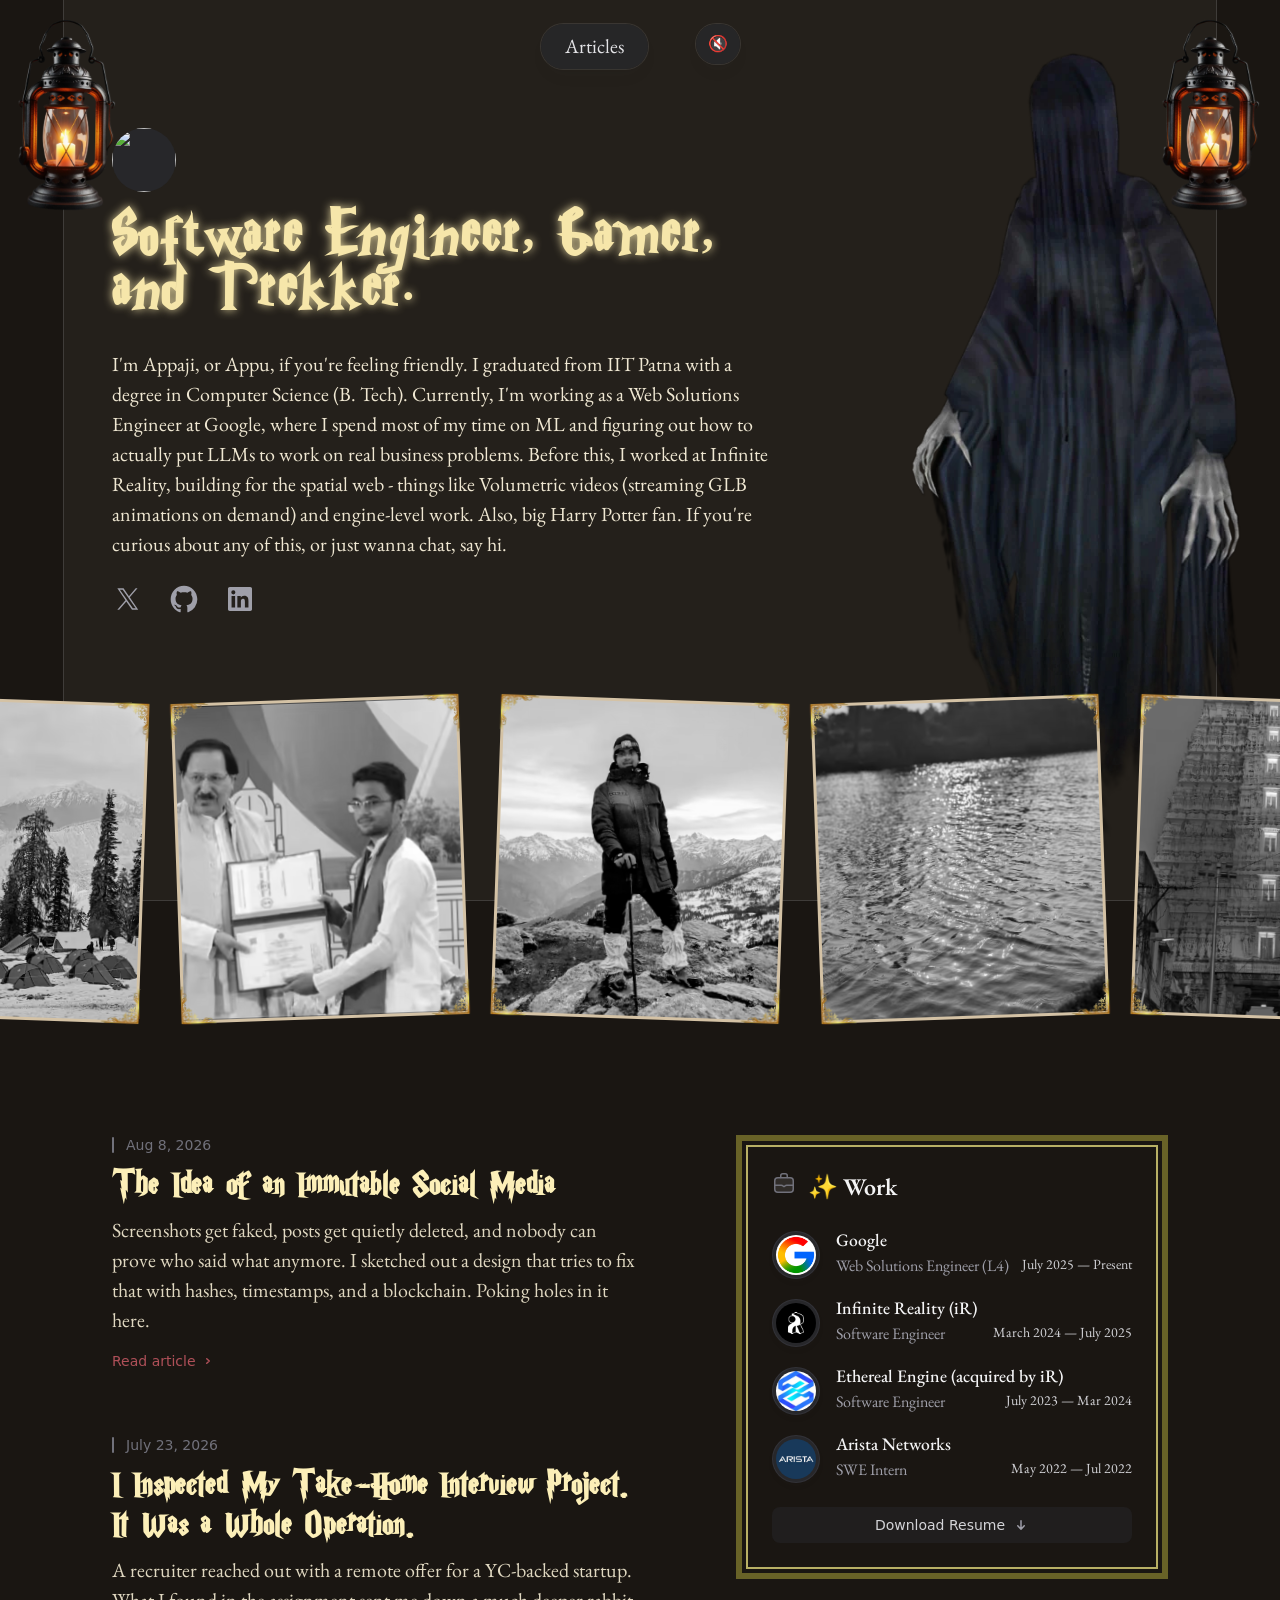
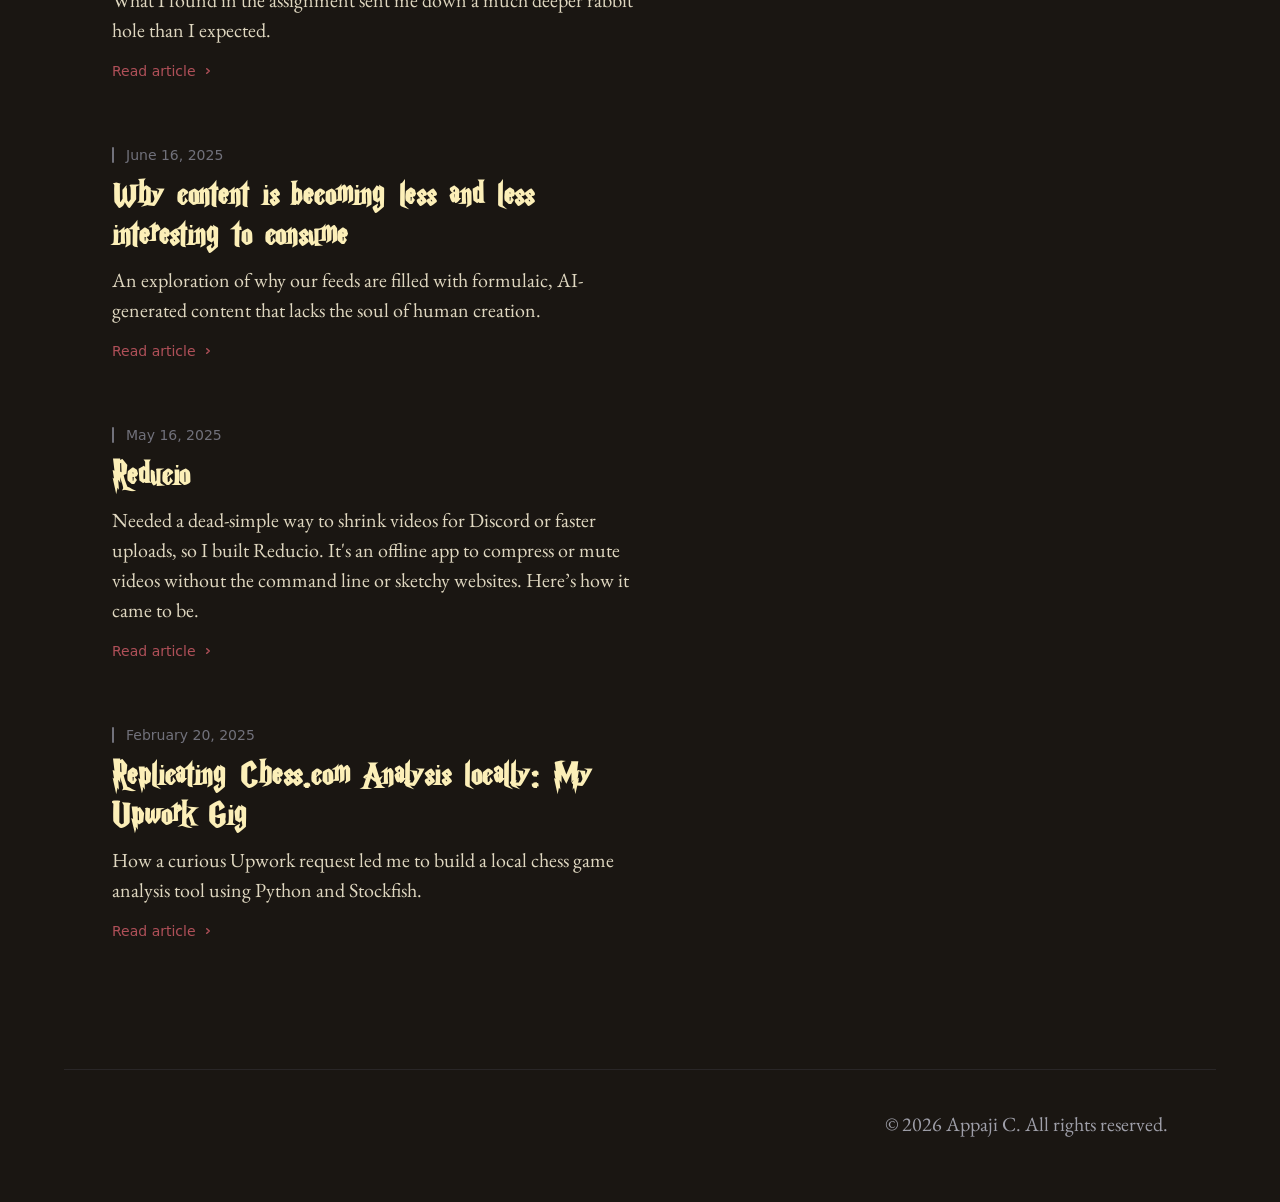
==== commit 9aabe12a: "deploy" ====
--- a/index.html
+++ b/index.html
@@ -1,9 +1,9 @@
-<!DOCTYPE html><html lang="en" data-astro-cid-sckkx6r4> <head><meta charset="UTF-8"><meta name="viewport" content="width=device-width"><link rel="icon" type="image/svg+xml" href="/favicon.ico"><link rel="preconnect" href="https://fonts.googleapis.com"><link rel="preconnect" href="https://fonts.gstatic.com" crossorigin><link href="https://fonts.googleapis.com/css2?family=EB+Garamond:ital,wght@0,400..800;1,400..800&family=Inter:ital,opsz,wght@0,14..32,100..900;1,14..32,100..900&display=swap" rel="stylesheet"><script defer src="/script.js" data-website-id="1bbae7b1-22e2-43d4-b919-5324c3057df2"></script><meta name="generator" content="Astro v5.18.2"><meta name="description" content="Appaji, a Computer Science graduate from IIT Patna and former intern at Arista Networks, is a Software Engineer at Infinite Reality. Passionate about building innovative web experiences, with a strong interest in sustainable and customer-focused startups."><meta name="astro-view-transitions-enabled" content="true"><meta name="astro-view-transitions-fallback" content="animate"><script type="module" src="/_astro/ClientRouter.astro_astro_type_script_index_0_lang.CDGfc0hd.js"></script><title>Appaji - Software Engineer</title><link rel="stylesheet" href="/_astro/_slug_.mkJSnXDT.css"></head> <body class="relative bg-[#1a1612]!" data-astro-cid-sckkx6r4> <div class="fixed inset-0 flex justify-center sm:px-8" data-astro-cid-sckkx6r4> <div class="flex w-full max-w-7xl lg:px-8" data-astro-cid-sckkx6r4> <div class="w-full bg-[#24201b] ring-1 ring-zinc-300/20" data-astro-cid-sckkx6r4></div> </div> </div> <style>astro-island,astro-slot,astro-static-slot{display:contents}</style><script>(()=>{var e=async t=>{await(await t())()};(self.Astro||(self.Astro={})).only=e;window.dispatchEvent(new Event("astro:only"));})();</script><script>(()=>{var A=Object.defineProperty;var g=(i,o,a)=>o in i?A(i,o,{enumerable:!0,configurable:!0,writable:!0,value:a}):i[o]=a;var d=(i,o,a)=>g(i,typeof o!="symbol"?o+"":o,a);{let i={0:t=>m(t),1:t=>a(t),2:t=>new RegExp(t),3:t=>new Date(t),4:t=>new Map(a(t)),5:t=>new Set(a(t)),6:t=>BigInt(t),7:t=>new URL(t),8:t=>new Uint8Array(t),9:t=>new Uint16Array(t),10:t=>new Uint32Array(t),11:t=>1/0*t},o=t=>{let[l,e]=t;return l in i?i[l](e):void 0},a=t=>t.map(o),m=t=>typeof t!="object"||t===null?t:Object.fromEntries(Object.entries(t).map(([l,e])=>[l,o(e)]));class y extends HTMLElement{constructor(){super(...arguments);d(this,"Component");d(this,"hydrator");d(this,"hydrate",async()=>{var b;if(!this.hydrator||!this.isConnected)return;let e=(b=this.parentElement)==null?void 0:b.closest("astro-island[ssr]");if(e){e.addEventListener("astro:hydrate",this.hydrate,{once:!0});return}let c=this.querySelectorAll("astro-slot"),n={},h=this.querySelectorAll("template[data-astro-template]");for(let r of h){let s=r.closest(this.tagName);s!=null&&s.isSameNode(this)&&(n[r.getAttribute("data-astro-template")||"default"]=r.innerHTML,r.remove())}for(let r of c){let s=r.closest(this.tagName);s!=null&&s.isSameNode(this)&&(n[r.getAttribute("name")||"default"]=r.innerHTML)}let p;try{p=this.hasAttribute("props")?m(JSON.parse(this.getAttribute("props"))):{}}catch(r){let s=this.getAttribute("component-url")||"<unknown>",v=this.getAttribute("component-export");throw v&&(s+=` (export ${v})`),console.error(`[hydrate] Error parsing props for component ${s}`,this.getAttribute("props"),r),r}let u;await this.hydrator(this)(this.Component,p,n,{client:this.getAttribute("client")}),this.removeAttribute("ssr"),this.dispatchEvent(new CustomEvent("astro:hydrate"))});d(this,"unmount",()=>{this.isConnected||this.dispatchEvent(new CustomEvent("astro:unmount"))})}disconnectedCallback(){document.removeEventListener("astro:after-swap",this.unmount),document.addEventListener("astro:after-swap",this.unmount,{once:!0})}connectedCallback(){if(!this.hasAttribute("await-children")||document.readyState==="interactive"||document.readyState==="complete")this.childrenConnectedCallback();else{let e=()=>{document.removeEventListener("DOMContentLoaded",e),c.disconnect(),this.childrenConnectedCallback()},c=new MutationObserver(()=>{var n;((n=this.lastChild)==null?void 0:n.nodeType)===Node.COMMENT_NODE&&this.lastChild.nodeValue==="astro:end"&&(this.lastChild.remove(),e())});c.observe(this,{childList:!0}),document.addEventListener("DOMContentLoaded",e)}}async childrenConnectedCallback(){let e=this.getAttribute("before-hydration-url");e&&await import(e),this.start()}async start(){let e=JSON.parse(this.getAttribute("opts")),c=this.getAttribute("client");if(Astro[c]===void 0){window.addEventListener(`astro:${c}`,()=>this.start(),{once:!0});return}try{await Astro[c](async()=>{let n=this.getAttribute("renderer-url"),[h,{default:p}]=await Promise.all([import(this.getAttribute("component-url")),n?import(n):()=>()=>{}]),u=this.getAttribute("component-export")||"default";if(!u.includes("."))this.Component=h[u];else{this.Component=h;for(let f of u.split("."))this.Component=this.Component[f]}return this.hydrator=p,this.hydrate},e,this)}catch(n){console.error(`[astro-island] Error hydrating ${this.getAttribute("component-url")}`,n)}}attributeChangedCallback(){this.hydrate()}}d(y,"observedAttributes",["props"]),customElements.get("astro-island")||customElements.define("astro-island",y)}})();</script><astro-island uid="1WpTBE" component-url="/_astro/Floaters.BWLagnFK.js" component-export="default" renderer-url="/_astro/client.4HrEwUw9.js" props="{&quot;data-astro-cid-sckkx6r4&quot;:[0,true]}" ssr client="only" opts="{&quot;name&quot;:&quot;Floaters&quot;,&quot;value&quot;:true}"></astro-island> <script>(()=>{var e=async t=>{await(await t())()};(self.Astro||(self.Astro={})).load=e;window.dispatchEvent(new Event("astro:load"));})();</script><astro-island uid="2upjnA" prefix="r24" component-url="/_astro/Header.DmBc9wNi.js" component-export="Header" renderer-url="/_astro/client.4HrEwUw9.js" props="{&quot;pathname&quot;:[0,&quot;/&quot;],&quot;data-astro-cid-sckkx6r4&quot;:[0,true]}" ssr client="load" opts="{&quot;name&quot;:&quot;HeaderJsx&quot;,&quot;value&quot;:true}" await-children><header class="pointer-events-none relative z-50 flex flex-none flex-col" style="height:var(--header-height);margin-bottom:var(--header-mb)"><div class="order-last mt-[calc(--spacing(16)-(--spacing(3)))]"></div><div class="sm:px-8 top-0 order-last -mb-3 pt-3" style="position:var(--header-position)"><div class="mx-auto w-full max-w-7xl lg:px-8"><div class="relative px-4 sm:px-8 lg:px-12"><div class="mx-auto max-w-2xl lg:max-w-5xl xl:max-w-7xl"><div class="top-(--avatar-top,--spacing(3)) w-full" style="position:var(--header-inner-position)"><div class="relative"><div class="absolute top-3 left-0 origin-left transition-opacity h-10 w-10 rounded-full bg-zinc-800/90 p-0.5 shadow-lg ring-1 shadow-zinc-800/5 ring-white/10 backdrop-blur-sm" style="opacity:var(--avatar-border-opacity, 0);transform:var(--avatar-border-transform)"></div><a href="/" aria-label="Home" class="block h-16 w-16 origin-left pointer-events-auto" style="transform:var(--avatar-image-transform)"><img src="https://cdn.jsdelivr.net/gh/CITIZENDOT/citizendot.github.io@main/avatar.webp" alt="" sizes="5rem" class="rounded-full bg-zinc-800 object-cover h-16 w-16"/></a></div></div></div></div></div></div><div class="top-0 z-10 h-16 pt-6" style="position:var(--header-position)"><div class="sm:px-8 top-(--header-top,--spacing(6)) w-full" style="position:var(--header-inner-position)"><div class="mx-auto w-full max-w-7xl lg:px-8"><div class="relative px-4 sm:px-8 lg:px-12"><div class="mx-auto max-w-2xl lg:max-w-5xl xl:max-w-7xl"><div class="relative flex justify-center gap-4 sm:gap-6 md:gap-8 lg:gap-10 xl:gap-12"><div class="flex justify-end md:justify-center"><nav class="pointer-events-auto md:hidden"><ul class="flex rounded-full bg-zinc-800/90 px-3 text-sm font-medium text-zinc-200 shadow-lg ring-1 shadow-zinc-800/5 ring-white/10 backdrop-blur-sm"><li><a href="/articles" class="relative block px-3 py-2 transition hover:text-teal-400">Articles</a></li></ul></nav><nav class="pointer-events-auto hidden md:block"><ul class="flex rounded-full bg-zinc-800/90 px-3 text-sm font-medium text-zinc-200 shadow-lg ring-1 shadow-zinc-800/5 ring-white/10 backdrop-blur-sm"><li><a href="/articles" class="relative block px-3 py-2 transition hover:text-teal-400">Articles</a></li></ul></nav></div><div class="flex justify-end"><astro-slot> <astro-island uid="Z1dJGtD" component-url="/_astro/Header.DmBc9wNi.js" component-export="Toggles" renderer-url="/_astro/client.4HrEwUw9.js" props="{&quot;data-astro-cid-sckkx6r4&quot;:[0,true]}" ssr client="only" opts="{&quot;name&quot;:&quot;Toggles&quot;,&quot;value&quot;:true}"></astro-island> </astro-slot></div></div></div></div></div></div></div></header><div class="flex-none" style="height:var(--content-offset)"></div><!--astro:end--></astro-island>  <div class="sm:px-8 mt-9"><div class="mx-auto w-full max-w-7xl lg:px-8"><div class="relative px-4 sm:px-8 lg:px-12"><div class="mx-auto max-w-2xl lg:max-w-5xl xl:max-w-7xl"> <div class="max-w-2xl"> <h1 class="text-shadow-golden text-[#f6e6aa]">Software Engineer, Gamer, and Trekker.</h1> <p class="mt-6 text-[#f0e8d3]">
+<!DOCTYPE html><html lang="en" data-astro-cid-sckkx6r4> <head><meta charset="UTF-8"><meta name="viewport" content="width=device-width"><link rel="icon" type="image/svg+xml" href="/favicon.ico"><link rel="preconnect" href="https://fonts.googleapis.com"><link rel="preconnect" href="https://fonts.gstatic.com" crossorigin><link href="https://fonts.googleapis.com/css2?family=EB+Garamond:ital,wght@0,400..800;1,400..800&family=Inter:ital,opsz,wght@0,14..32,100..900;1,14..32,100..900&display=swap" rel="stylesheet"><script defer src="/script.js" data-website-id="1bbae7b1-22e2-43d4-b919-5324c3057df2"></script><meta name="generator" content="Astro v5.18.2"><meta name="description" content="Appaji, a Computer Science graduate from IIT Patna and former intern at Arista Networks, is a Software Engineer at Infinite Reality. Passionate about building innovative web experiences, with a strong interest in sustainable and customer-focused startups."><meta name="astro-view-transitions-enabled" content="true"><meta name="astro-view-transitions-fallback" content="animate"><script type="module" src="/_astro/ClientRouter.astro_astro_type_script_index_0_lang.CDGfc0hd.js"></script><title>Appaji - Software Engineer</title><link rel="stylesheet" href="/_astro/_slug_.o7QFxO3U.css"></head> <body class="relative bg-[#1a1612]!" data-astro-cid-sckkx6r4> <div class="fixed inset-0 flex justify-center sm:px-8" data-astro-cid-sckkx6r4> <div class="flex w-full max-w-7xl lg:px-8" data-astro-cid-sckkx6r4> <div class="w-full bg-[#24201b] ring-1 ring-zinc-300/20" data-astro-cid-sckkx6r4></div> </div> </div> <style>astro-island,astro-slot,astro-static-slot{display:contents}</style><script>(()=>{var e=async t=>{await(await t())()};(self.Astro||(self.Astro={})).only=e;window.dispatchEvent(new Event("astro:only"));})();</script><script>(()=>{var A=Object.defineProperty;var g=(i,o,a)=>o in i?A(i,o,{enumerable:!0,configurable:!0,writable:!0,value:a}):i[o]=a;var d=(i,o,a)=>g(i,typeof o!="symbol"?o+"":o,a);{let i={0:t=>m(t),1:t=>a(t),2:t=>new RegExp(t),3:t=>new Date(t),4:t=>new Map(a(t)),5:t=>new Set(a(t)),6:t=>BigInt(t),7:t=>new URL(t),8:t=>new Uint8Array(t),9:t=>new Uint16Array(t),10:t=>new Uint32Array(t),11:t=>1/0*t},o=t=>{let[l,e]=t;return l in i?i[l](e):void 0},a=t=>t.map(o),m=t=>typeof t!="object"||t===null?t:Object.fromEntries(Object.entries(t).map(([l,e])=>[l,o(e)]));class y extends HTMLElement{constructor(){super(...arguments);d(this,"Component");d(this,"hydrator");d(this,"hydrate",async()=>{var b;if(!this.hydrator||!this.isConnected)return;let e=(b=this.parentElement)==null?void 0:b.closest("astro-island[ssr]");if(e){e.addEventListener("astro:hydrate",this.hydrate,{once:!0});return}let c=this.querySelectorAll("astro-slot"),n={},h=this.querySelectorAll("template[data-astro-template]");for(let r of h){let s=r.closest(this.tagName);s!=null&&s.isSameNode(this)&&(n[r.getAttribute("data-astro-template")||"default"]=r.innerHTML,r.remove())}for(let r of c){let s=r.closest(this.tagName);s!=null&&s.isSameNode(this)&&(n[r.getAttribute("name")||"default"]=r.innerHTML)}let p;try{p=this.hasAttribute("props")?m(JSON.parse(this.getAttribute("props"))):{}}catch(r){let s=this.getAttribute("component-url")||"<unknown>",v=this.getAttribute("component-export");throw v&&(s+=` (export ${v})`),console.error(`[hydrate] Error parsing props for component ${s}`,this.getAttribute("props"),r),r}let u;await this.hydrator(this)(this.Component,p,n,{client:this.getAttribute("client")}),this.removeAttribute("ssr"),this.dispatchEvent(new CustomEvent("astro:hydrate"))});d(this,"unmount",()=>{this.isConnected||this.dispatchEvent(new CustomEvent("astro:unmount"))})}disconnectedCallback(){document.removeEventListener("astro:after-swap",this.unmount),document.addEventListener("astro:after-swap",this.unmount,{once:!0})}connectedCallback(){if(!this.hasAttribute("await-children")||document.readyState==="interactive"||document.readyState==="complete")this.childrenConnectedCallback();else{let e=()=>{document.removeEventListener("DOMContentLoaded",e),c.disconnect(),this.childrenConnectedCallback()},c=new MutationObserver(()=>{var n;((n=this.lastChild)==null?void 0:n.nodeType)===Node.COMMENT_NODE&&this.lastChild.nodeValue==="astro:end"&&(this.lastChild.remove(),e())});c.observe(this,{childList:!0}),document.addEventListener("DOMContentLoaded",e)}}async childrenConnectedCallback(){let e=this.getAttribute("before-hydration-url");e&&await import(e),this.start()}async start(){let e=JSON.parse(this.getAttribute("opts")),c=this.getAttribute("client");if(Astro[c]===void 0){window.addEventListener(`astro:${c}`,()=>this.start(),{once:!0});return}try{await Astro[c](async()=>{let n=this.getAttribute("renderer-url"),[h,{default:p}]=await Promise.all([import(this.getAttribute("component-url")),n?import(n):()=>()=>{}]),u=this.getAttribute("component-export")||"default";if(!u.includes("."))this.Component=h[u];else{this.Component=h;for(let f of u.split("."))this.Component=this.Component[f]}return this.hydrator=p,this.hydrate},e,this)}catch(n){console.error(`[astro-island] Error hydrating ${this.getAttribute("component-url")}`,n)}}attributeChangedCallback(){this.hydrate()}}d(y,"observedAttributes",["props"]),customElements.get("astro-island")||customElements.define("astro-island",y)}})();</script><astro-island uid="1WpTBE" component-url="/_astro/Floaters.BWLagnFK.js" component-export="default" renderer-url="/_astro/client.4HrEwUw9.js" props="{&quot;data-astro-cid-sckkx6r4&quot;:[0,true]}" ssr client="only" opts="{&quot;name&quot;:&quot;Floaters&quot;,&quot;value&quot;:true}"></astro-island> <script>(()=>{var e=async t=>{await(await t())()};(self.Astro||(self.Astro={})).load=e;window.dispatchEvent(new Event("astro:load"));})();</script><astro-island uid="2upjnA" prefix="r27" component-url="/_astro/Header.DmBc9wNi.js" component-export="Header" renderer-url="/_astro/client.4HrEwUw9.js" props="{&quot;pathname&quot;:[0,&quot;/&quot;],&quot;data-astro-cid-sckkx6r4&quot;:[0,true]}" ssr client="load" opts="{&quot;name&quot;:&quot;HeaderJsx&quot;,&quot;value&quot;:true}" await-children><header class="pointer-events-none relative z-50 flex flex-none flex-col" style="height:var(--header-height);margin-bottom:var(--header-mb)"><div class="order-last mt-[calc(--spacing(16)-(--spacing(3)))]"></div><div class="sm:px-8 top-0 order-last -mb-3 pt-3" style="position:var(--header-position)"><div class="mx-auto w-full max-w-7xl lg:px-8"><div class="relative px-4 sm:px-8 lg:px-12"><div class="mx-auto max-w-2xl lg:max-w-5xl xl:max-w-7xl"><div class="top-(--avatar-top,--spacing(3)) w-full" style="position:var(--header-inner-position)"><div class="relative"><div class="absolute top-3 left-0 origin-left transition-opacity h-10 w-10 rounded-full bg-zinc-800/90 p-0.5 shadow-lg ring-1 shadow-zinc-800/5 ring-white/10 backdrop-blur-sm" style="opacity:var(--avatar-border-opacity, 0);transform:var(--avatar-border-transform)"></div><a href="/" aria-label="Home" class="block h-16 w-16 origin-left pointer-events-auto" style="transform:var(--avatar-image-transform)"><img src="https://cdn.jsdelivr.net/gh/CITIZENDOT/citizendot.github.io@main/avatar.webp" alt="" sizes="5rem" class="rounded-full bg-zinc-800 object-cover h-16 w-16"/></a></div></div></div></div></div></div><div class="top-0 z-10 h-16 pt-6" style="position:var(--header-position)"><div class="sm:px-8 top-(--header-top,--spacing(6)) w-full" style="position:var(--header-inner-position)"><div class="mx-auto w-full max-w-7xl lg:px-8"><div class="relative px-4 sm:px-8 lg:px-12"><div class="mx-auto max-w-2xl lg:max-w-5xl xl:max-w-7xl"><div class="relative flex justify-center gap-4 sm:gap-6 md:gap-8 lg:gap-10 xl:gap-12"><div class="flex justify-end md:justify-center"><nav class="pointer-events-auto md:hidden"><ul class="flex rounded-full bg-zinc-800/90 px-3 text-sm font-medium text-zinc-200 shadow-lg ring-1 shadow-zinc-800/5 ring-white/10 backdrop-blur-sm"><li><a href="/articles" class="relative block px-3 py-2 transition hover:text-teal-400">Articles</a></li></ul></nav><nav class="pointer-events-auto hidden md:block"><ul class="flex rounded-full bg-zinc-800/90 px-3 text-sm font-medium text-zinc-200 shadow-lg ring-1 shadow-zinc-800/5 ring-white/10 backdrop-blur-sm"><li><a href="/articles" class="relative block px-3 py-2 transition hover:text-teal-400">Articles</a></li></ul></nav></div><div class="flex justify-end"><astro-slot> <astro-island uid="Z1dJGtD" component-url="/_astro/Header.DmBc9wNi.js" component-export="Toggles" renderer-url="/_astro/client.4HrEwUw9.js" props="{&quot;data-astro-cid-sckkx6r4&quot;:[0,true]}" ssr client="only" opts="{&quot;name&quot;:&quot;Toggles&quot;,&quot;value&quot;:true}"></astro-island> </astro-slot></div></div></div></div></div></div></div></header><div class="flex-none" style="height:var(--content-offset)"></div><!--astro:end--></astro-island>  <div class="sm:px-8 mt-9"><div class="mx-auto w-full max-w-7xl lg:px-8"><div class="relative px-4 sm:px-8 lg:px-12"><div class="mx-auto max-w-2xl lg:max-w-5xl xl:max-w-7xl"> <div class="max-w-2xl"> <h1 class="text-shadow-golden text-[#f6e6aa]">Software Engineer, Gamer, and Trekker.</h1> <p class="mt-6 text-[#f0e8d3]">
 I'm Appaji, or Appu, if you're feeling friendly. I graduated from IIT Patna with a degree in
         Computer Science (B. Tech). Currently, I'm working as a Web Solutions Engineer at Google,
         where I spend most of my time on ML and figuring out how to actually put LLMs to work on
         real business problems. Before this, I worked at Infinite Reality, building for the spatial web - things like Volumetric videos (streaming GLB animations on demand) and engine-level work.
         Also, big Harry Potter fan. If you're curious about any of this, or just wanna chat, say hi.
-</p> <div class="mt-6 flex gap-6"> <a class="group -m-1 p-1" target="_blank" href="https://x.com/CITIZENDOT" data-umami-event="Clicked X" aria-label="Follow on X"><svg viewBox="0 0 24 24" aria-hidden="true" class="h-8 w-8 fill-zinc-400 transition group-hover:fill-zinc-300"><path d="M13.3174 10.7749L19.1457 4H17.7646L12.7039 9.88256L8.66193 4H4L10.1122 12.8955L4 20H5.38119L10.7254 13.7878L14.994 20H19.656L13.3171 10.7749H13.3174ZM11.4257 12.9738L10.8064 12.0881L5.87886 5.03974H8.00029L11.9769 10.728L12.5962 11.6137L17.7652 19.0075H15.6438L11.4257 12.9742V12.9738Z"></path></svg></a> <a class="group -m-1 p-1" target="_blank" href="https://github.com/CITIZENDOT" data-umami-event="Clicked GitHub" aria-label="Follow on GitHub"><svg viewBox="0 0 24 24" aria-hidden="true" class="h-8 w-8 fill-zinc-400 transition group-hover:fill-zinc-300"><path fill-rule="evenodd" clip-rule="evenodd" d="M12 2C6.475 2 2 6.588 2 12.253c0 4.537 2.862 8.369 6.838 9.727.5.09.687-.218.687-.487 0-.243-.013-1.05-.013-1.91C7 20.059 6.35 18.957 6.15 18.38c-.113-.295-.6-1.205-1.025-1.448-.35-.192-.85-.667-.013-.68.788-.012 1.35.744 1.538 1.051.9 1.551 2.338 1.116 2.912.846.088-.666.35-1.115.638-1.371-2.225-.256-4.55-1.14-4.55-5.062 0-1.115.387-2.038 1.025-2.756-.1-.256-.45-1.307.1-2.717 0 0 .837-.269 2.75 1.051.8-.23 1.65-.346 2.5-.346.85 0 1.7.115 2.5.346 1.912-1.333 2.75-1.05 2.75-1.05.55 1.409.2 2.46.1 2.716.637.718 1.025 1.628 1.025 2.756 0 3.934-2.337 4.806-4.562 5.062.362.32.675.936.675 1.897 0 1.371-.013 2.473-.013 2.82 0 .268.188.589.688.486a10.039 10.039 0 0 0 4.932-3.74A10.447 10.447 0 0 0 22 12.253C22 6.588 17.525 2 12 2Z"></path></svg></a> <a class="group -m-1 p-1" target="_blank" href="https://www.linkedin.com/in/appaji-chintimi" data-umami-event="Clicked LinkedIn" aria-label="Follow on LinkedIn"><svg viewBox="0 0 24 24" aria-hidden="true" class="h-8 w-8 fill-zinc-400 transition group-hover:fill-zinc-300"><path d="M18.335 18.339H15.67v-4.177c0-.996-.02-2.278-1.39-2.278-1.389 0-1.601 1.084-1.601 2.205v4.25h-2.666V9.75h2.56v1.17h.035c.358-.674 1.228-1.387 2.528-1.387 2.7 0 3.2 1.778 3.2 4.091v4.715zM7.003 8.575a1.546 1.546 0 01-1.548-1.549 1.548 1.548 0 111.547 1.549zm1.336 9.764H5.666V9.75H8.34v8.589zM19.67 3H4.329C3.593 3 3 3.58 3 4.297v15.406C3 20.42 3.594 21 4.328 21h15.338C20.4 21 21 20.42 21 19.703V4.297C21 3.58 20.4 3 19.666 3h.003z"></path></svg></a> </div> </div> </div></div></div></div> <div class="mt-16 h-fit w-full sm:mt-20"> <div class="-my-4 flex justify-center gap-5 overflow-x-auto px-6 py-4 sm:gap-8 md:overflow-x-visible"> <script>(()=>{var l=(n,t)=>{let i=async()=>{await(await n())()},e=typeof t.value=="object"?t.value:void 0,s={timeout:e==null?void 0:e.timeout};"requestIdleCallback"in window?window.requestIdleCallback(i,s):setTimeout(i,s.timeout||200)};(self.Astro||(self.Astro={})).idle=l;window.dispatchEvent(new Event("astro:idle"));})();</script><astro-island uid="1zsjnk" prefix="r27" component-url="/_astro/VintageImageFrame.CsGQXgrL.js" component-export="default" renderer-url="/_astro/client.4HrEwUw9.js" props="{&quot;className&quot;:[0,&quot;rotate-2&quot;]}" ssr client="idle" opts="{&quot;name&quot;:&quot;VintageFrame&quot;,&quot;value&quot;:true}" await-children><div class="relative py-4 md:py-1"><div class="group relative aspect-9/10 w-44 flex-none border-3 border-[#d4c2a5] transition-transform duration-300 will-change-transform hover:scale-110 sm:w-72 rotate-2"><astro-slot> <div id="placeholder-0" class="absolute inset-0 animate-pulse rounded-md bg-gradient-to-r from-gray-300 via-gray-200 to-gray-300"></div> <picture> <source srcset="/_astro/image-1.DJotdPzw_1CjnRr.avif 360w, /_astro/image-1.DJotdPzw_fpXLo.avif 480w, /_astro/image-1.DJotdPzw_Z1LV6Ft.avif 720w" type="image/avif" sizes="(max-width: 640px) 180px, (max-width: 1450px) 720px"><source srcset="/_astro/image-1.DJotdPzw_1aSoXD.webp 360w, /_astro/image-1.DJotdPzw_Zc007p.webp 480w, /_astro/image-1.DJotdPzw_Z2em5zh.webp 720w" type="image/webp" sizes="(max-width: 640px) 180px, (max-width: 1450px) 720px">  <img src="https://cdn.jsdelivr.net/gh/CITIZENDOT/citizendot.github.io@main/_astro/image-1.DJotdPzw_1znzGr.jpg" srcset="/_astro/image-1.DJotdPzw_Z1mLSVR.jpg 360w, /_astro/image-1.DJotdPzw_2kvOL1.jpg 480w, /_astro/image-1.DJotdPzw_i9Jj9.jpg 720w" alt="Appaji C's Pics" loading="eager" onload="this.classList.add('opacity-100'); document.getElementById('placeholder-0').remove();" sizes="(max-width: 640px) 180px, (max-width: 1450px) 720px" decoding="async" fetchpriority="auto" width="3136" height="2352" class="absolute inset-0 h-full w-full object-cover opacity-0 grayscale transition-[filter,opacity] duration-300 hover:grayscale-0"> </picture> </astro-slot><div class="absolute -top-1 -left-1 h-10 w-10 rotate-90 bg-cover bg-no-repeat" style="background-image:url(/corner.webp)"></div><div class="absolute -top-1 -right-1 h-10 w-10 rotate-180 bg-cover bg-no-repeat" style="background-image:url(/corner.webp)"></div><div class="absolute -right-1 -bottom-1 h-10 w-10 -rotate-90 bg-cover bg-no-repeat" style="background-image:url(/corner.webp)"></div><div class="absolute -bottom-1 -left-1 h-10 w-10 bg-cover bg-no-repeat" style="background-image:url(/corner.webp)"></div></div></div><!--astro:end--></astro-island><astro-island uid="dd5s4" prefix="r28" component-url="/_astro/VintageImageFrame.CsGQXgrL.js" component-export="default" renderer-url="/_astro/client.4HrEwUw9.js" props="{&quot;className&quot;:[0,&quot;-rotate-2&quot;]}" ssr client="idle" opts="{&quot;name&quot;:&quot;VintageFrame&quot;,&quot;value&quot;:true}" await-children><div class="relative py-4 md:py-1"><div class="group relative aspect-9/10 w-44 flex-none border-3 border-[#d4c2a5] transition-transform duration-300 will-change-transform hover:scale-110 sm:w-72 -rotate-2"><astro-slot> <div id="placeholder-1" class="absolute inset-0 animate-pulse rounded-md bg-gradient-to-r from-gray-300 via-gray-200 to-gray-300"></div> <picture> <source srcset="/_astro/image-2.Dyf8UoM-_FPYrh.avif 360w, /_astro/image-2.Dyf8UoM-_Z1lVE0v.avif 480w, /_astro/image-2.Dyf8UoM-_1WRz42.avif 720w" type="image/avif" sizes="(max-width: 640px) 180px, (max-width: 1450px) 720px"><source srcset="/_astro/image-2.Dyf8UoM-_Z278CN6.webp 360w, /_astro/image-2.Dyf8UoM-_UfQy3.webp 480w, /_astro/image-2.Dyf8UoM-_ZP73bl.webp 720w" type="image/webp" sizes="(max-width: 640px) 180px, (max-width: 1450px) 720px">  <img src="https://cdn.jsdelivr.net/gh/CITIZENDOT/citizendot.github.io@main/_astro/image-2.Dyf8UoM-_1wkAVf.jpg" srcset="/_astro/image-2.Dyf8UoM-_TWsWo.jpg 360w, /_astro/image-2.Dyf8UoM-_Z17Pauo.jpg 480w, /_astro/image-2.Dyf8UoM-_2bY3z9.jpg 720w" alt="Appaji C's Pics" loading="eager" onload="this.classList.add('opacity-100'); document.getElementById('placeholder-1').remove();" sizes="(max-width: 640px) 180px, (max-width: 1450px) 720px" decoding="async" fetchpriority="auto" width="1442" height="811" class="absolute inset-0 h-full w-full object-cover opacity-0 grayscale transition-[filter,opacity] duration-300 hover:grayscale-0"> </picture> </astro-slot><div class="absolute -top-1 -left-1 h-10 w-10 rotate-90 bg-cover bg-no-repeat" style="background-image:url(/corner.webp)"></div><div class="absolute -top-1 -right-1 h-10 w-10 rotate-180 bg-cover bg-no-repeat" style="background-image:url(/corner.webp)"></div><div class="absolute -right-1 -bottom-1 h-10 w-10 -rotate-90 bg-cover bg-no-repeat" style="background-image:url(/corner.webp)"></div><div class="absolute -bottom-1 -left-1 h-10 w-10 bg-cover bg-no-repeat" style="background-image:url(/corner.webp)"></div></div></div><!--astro:end--></astro-island><astro-island uid="1dKPuj" prefix="r29" component-url="/_astro/VintageImageFrame.CsGQXgrL.js" component-export="default" renderer-url="/_astro/client.4HrEwUw9.js" props="{&quot;className&quot;:[0,&quot;rotate-2&quot;]}" ssr client="idle" opts="{&quot;name&quot;:&quot;VintageFrame&quot;,&quot;value&quot;:true}" await-children><div class="relative py-4 md:py-1"><div class="group relative aspect-9/10 w-44 flex-none border-3 border-[#d4c2a5] transition-transform duration-300 will-change-transform hover:scale-110 sm:w-72 rotate-2"><astro-slot> <div id="placeholder-2" class="absolute inset-0 animate-pulse rounded-md bg-gradient-to-r from-gray-300 via-gray-200 to-gray-300"></div> <picture> <source srcset="/_astro/image-3.DNVWXKXf_Z1sjR63.avif 360w, /_astro/image-3.DNVWXKXf_16d5sU.avif 480w, /_astro/image-3.DNVWXKXf_Z5oHGD.avif 720w" type="image/avif" sizes="(max-width: 640px) 180px, (max-width: 1450px) 720px"><source srcset="/_astro/image-3.DNVWXKXf_Z1TJPYQ.webp 360w, /_astro/image-3.DNVWXKXf_DM6z7.webp 480w, /_astro/image-3.DNVWXKXf_1dYgTg.webp 720w" type="image/webp" sizes="(max-width: 640px) 180px, (max-width: 1450px) 720px">  <img src="https://cdn.jsdelivr.net/gh/CITIZENDOT/citizendot.github.io@main/_astro/image-3.DNVWXKXf_Z2jGWes.jpg" srcset="/_astro/image-3.DNVWXKXf_BKXSz.jpg 360w, /_astro/image-3.DNVWXKXf_Z1SSclo.jpg 480w, /_astro/image-3.DNVWXKXf_Z1B1awt.jpg 720w" alt="Appaji C's Pics" loading="eager" onload="this.classList.add('opacity-100'); document.getElementById('placeholder-2').remove();" sizes="(max-width: 640px) 180px, (max-width: 1450px) 720px" decoding="async" fetchpriority="auto" width="2268" height="4032" class="absolute inset-0 h-full w-full object-cover opacity-0 grayscale transition-[filter,opacity] duration-300 hover:grayscale-0"> </picture> </astro-slot><div class="absolute -top-1 -left-1 h-10 w-10 rotate-90 bg-cover bg-no-repeat" style="background-image:url(/corner.webp)"></div><div class="absolute -top-1 -right-1 h-10 w-10 rotate-180 bg-cover bg-no-repeat" style="background-image:url(/corner.webp)"></div><div class="absolute -right-1 -bottom-1 h-10 w-10 -rotate-90 bg-cover bg-no-repeat" style="background-image:url(/corner.webp)"></div><div class="absolute -bottom-1 -left-1 h-10 w-10 bg-cover bg-no-repeat" style="background-image:url(/corner.webp)"></div></div></div><!--astro:end--></astro-island><astro-island uid="2qtKHX" prefix="r30" component-url="/_astro/VintageImageFrame.CsGQXgrL.js" component-export="default" renderer-url="/_astro/client.4HrEwUw9.js" props="{&quot;className&quot;:[0,&quot;-rotate-2&quot;]}" ssr client="idle" opts="{&quot;name&quot;:&quot;VintageFrame&quot;,&quot;value&quot;:true}" await-children><div class="relative py-4 md:py-1"><div class="group relative aspect-9/10 w-44 flex-none border-3 border-[#d4c2a5] transition-transform duration-300 will-change-transform hover:scale-110 sm:w-72 -rotate-2"><astro-slot> <div id="placeholder-3" class="absolute inset-0 animate-pulse rounded-md bg-gradient-to-r from-gray-300 via-gray-200 to-gray-300"></div> <picture> <source srcset="/_astro/image-4.6K7N5ZcZ_ZzEdu5.avif 360w, /_astro/image-4.6K7N5ZcZ_1XRJ4S.avif 480w, /_astro/image-4.6K7N5ZcZ_MfUTk.avif 720w" type="image/avif" sizes="(max-width: 640px) 180px, (max-width: 1450px) 720px"><source srcset="/_astro/image-4.6K7N5ZcZ_Z125cnS.webp 360w, /_astro/image-4.6K7N5ZcZ_1wrKb5.webp 480w, /_astro/image-4.6K7N5ZcZ_26DUve.webp 720w" type="image/webp" sizes="(max-width: 640px) 180px, (max-width: 1450px) 720px">  <img src="https://cdn.jsdelivr.net/gh/CITIZENDOT/citizendot.github.io@main/_astro/image-4.6K7N5ZcZ_Zt2xx9.jpg" srcset="/_astro/image-4.6K7N5ZcZ_1uqCux.jpg 360w, /_astro/image-4.6K7N5ZcZ_Z11dxJq.jpg 480w, /_astro/image-4.6K7N5ZcZ_ZIlvUv.jpg 720w" alt="Appaji C's Pics" loading="eager" onload="this.classList.add('opacity-100'); document.getElementById('placeholder-3').remove();" sizes="(max-width: 640px) 180px, (max-width: 1450px) 720px" decoding="async" fetchpriority="auto" width="2268" height="4032" class="absolute inset-0 h-full w-full object-cover opacity-0 grayscale transition-[filter,opacity] duration-300 hover:grayscale-0"> </picture> </astro-slot><div class="absolute -top-1 -left-1 h-10 w-10 rotate-90 bg-cover bg-no-repeat" style="background-image:url(/corner.webp)"></div><div class="absolute -top-1 -right-1 h-10 w-10 rotate-180 bg-cover bg-no-repeat" style="background-image:url(/corner.webp)"></div><div class="absolute -right-1 -bottom-1 h-10 w-10 -rotate-90 bg-cover bg-no-repeat" style="background-image:url(/corner.webp)"></div><div class="absolute -bottom-1 -left-1 h-10 w-10 bg-cover bg-no-repeat" style="background-image:url(/corner.webp)"></div></div></div><!--astro:end--></astro-island><astro-island uid="1Ig5aT" prefix="r31" component-url="/_astro/VintageImageFrame.CsGQXgrL.js" component-export="default" renderer-url="/_astro/client.4HrEwUw9.js" props="{&quot;className&quot;:[0,&quot;rotate-2&quot;]}" ssr client="idle" opts="{&quot;name&quot;:&quot;VintageFrame&quot;,&quot;value&quot;:true}" await-children><div class="relative py-4 md:py-1"><div class="group relative aspect-9/10 w-44 flex-none border-3 border-[#d4c2a5] transition-transform duration-300 will-change-transform hover:scale-110 sm:w-72 rotate-2"><astro-slot> <div id="placeholder-4" class="absolute inset-0 animate-pulse rounded-md bg-gradient-to-r from-gray-300 via-gray-200 to-gray-300"></div> <picture> <source srcset="/_astro/image-5.BTAcWhw3_Z1I2nOD.avif 360w, /_astro/image-5.BTAcWhw3_PuyJk.avif 480w, /_astro/image-5.BTAcWhw3_Zl7eqe.avif 720w" type="image/avif" sizes="(max-width: 640px) 180px, (max-width: 1450px) 720px"><source srcset="/_astro/image-5.BTAcWhw3_Z2asmIr.webp 360w, /_astro/image-5.BTAcWhw3_o4zPw.webp 480w, /_astro/image-5.BTAcWhw3_XgKaF.webp 720w" type="image/webp" sizes="(max-width: 640px) 180px, (max-width: 1450px) 720px">  <img src="https://cdn.jsdelivr.net/gh/CITIZENDOT/citizendot.github.io@main/_astro/image-5.BTAcWhw3_Z8pMfS.jpg" srcset="/_astro/image-5.BTAcWhw3_m3s9Y.jpg 360w, /_astro/image-5.BTAcWhw3_Z29AI4Y.jpg 480w, /_astro/image-5.BTAcWhw3_Z1QIGg4.jpg 720w" alt="Appaji C's Pics" loading="eager" onload="this.classList.add('opacity-100'); document.getElementById('placeholder-4').remove();" sizes="(max-width: 640px) 180px, (max-width: 1450px) 720px" decoding="async" fetchpriority="auto" width="2268" height="4032" class="absolute inset-0 h-full w-full object-cover opacity-0 grayscale transition-[filter,opacity] duration-300 hover:grayscale-0"> </picture> </astro-slot><div class="absolute -top-1 -left-1 h-10 w-10 rotate-90 bg-cover bg-no-repeat" style="background-image:url(/corner.webp)"></div><div class="absolute -top-1 -right-1 h-10 w-10 rotate-180 bg-cover bg-no-repeat" style="background-image:url(/corner.webp)"></div><div class="absolute -right-1 -bottom-1 h-10 w-10 -rotate-90 bg-cover bg-no-repeat" style="background-image:url(/corner.webp)"></div><div class="absolute -bottom-1 -left-1 h-10 w-10 bg-cover bg-no-repeat" style="background-image:url(/corner.webp)"></div></div></div><!--astro:end--></astro-island> </div> </div> <div class="sm:px-8 mt-24 md:mt-28"><div class="mx-auto w-full max-w-7xl lg:px-8"><div class="relative px-4 sm:px-8 lg:px-12"><div class="mx-auto max-w-2xl lg:max-w-5xl xl:max-w-7xl"> <div class="mx-auto grid max-w-xl grid-cols-1 gap-y-20 lg:max-w-none lg:grid-cols-2"> <div class="flex flex-col gap-16"> <article class="group relative flex flex-col items-start"><h2 class="font-card-title group-hover:text-shadow-golden-subtle text-4xl font-semibold tracking-wide text-[#fcefb8]"><div class="absolute -inset-x-4 -inset-y-6 z-0 scale-95 bg-zinc-600/50 opacity-0 transition group-hover:scale-100 group-hover:opacity-100 sm:-inset-x-6 sm:rounded-2xl"></div><a href="/articles/fake-job-interview-git-hook-malware"><span class="absolute -inset-x-4 -inset-y-6 z-20 sm:-inset-x-6 sm:rounded-2xl"></span><span class="relative z-10">I Inspected My Take-Home Interview Project. It Was a Whole Operation.</span></a></h2><time class="relative z-10 order-first mb-3 flex items-center text-sm text-zinc-500 pl-3.5"><span class="absolute inset-y-0 left-0 flex items-center" aria-hidden="true"><span class="h-4 w-0.5 rounded-full bg-zinc-500"></span></span>July 23, 2026</time><p class="relative z-10 mt-2 text-base text-[#e0d8c1]">A recruiter reached out with a remote offer for a YC-backed startup. What I found in the assignment sent me down a much deeper rabbit hole than I expected.</p><div aria-hidden="true" class="relative z-10 mt-4 flex items-center text-sm font-medium text-[#b6535cf4]">Read article<svg viewBox="0 0 16 16" fill="none" aria-hidden="true" class="ml-1 h-4 w-4 stroke-current"><path d="M6.75 5.75 9.25 8l-2.5 2.25" stroke-width="1.5" stroke-linecap="round" stroke-linejoin="round"></path></svg></div></article><article class="group relative flex flex-col items-start"><h2 class="font-card-title group-hover:text-shadow-golden-subtle text-4xl font-semibold tracking-wide text-[#fcefb8]"><div class="absolute -inset-x-4 -inset-y-6 z-0 scale-95 bg-zinc-600/50 opacity-0 transition group-hover:scale-100 group-hover:opacity-100 sm:-inset-x-6 sm:rounded-2xl"></div><a href="/articles/the-great-content-blah"><span class="absolute -inset-x-4 -inset-y-6 z-20 sm:-inset-x-6 sm:rounded-2xl"></span><span class="relative z-10">Why content is becoming less and less interesting to consume</span></a></h2><time class="relative z-10 order-first mb-3 flex items-center text-sm text-zinc-500 pl-3.5"><span class="absolute inset-y-0 left-0 flex items-center" aria-hidden="true"><span class="h-4 w-0.5 rounded-full bg-zinc-500"></span></span>June 16, 2025</time><p class="relative z-10 mt-2 text-base text-[#e0d8c1]">An exploration of why our feeds are filled with formulaic, AI-generated content that lacks the soul of human creation.</p><div aria-hidden="true" class="relative z-10 mt-4 flex items-center text-sm font-medium text-[#b6535cf4]">Read article<svg viewBox="0 0 16 16" fill="none" aria-hidden="true" class="ml-1 h-4 w-4 stroke-current"><path d="M6.75 5.75 9.25 8l-2.5 2.25" stroke-width="1.5" stroke-linecap="round" stroke-linejoin="round"></path></svg></div></article><article class="group relative flex flex-col items-start"><h2 class="font-card-title group-hover:text-shadow-golden-subtle text-4xl font-semibold tracking-wide text-[#fcefb8]"><div class="absolute -inset-x-4 -inset-y-6 z-0 scale-95 bg-zinc-600/50 opacity-0 transition group-hover:scale-100 group-hover:opacity-100 sm:-inset-x-6 sm:rounded-2xl"></div><a href="/articles/reducio"><span class="absolute -inset-x-4 -inset-y-6 z-20 sm:-inset-x-6 sm:rounded-2xl"></span><span class="relative z-10">Reducio</span></a></h2><time class="relative z-10 order-first mb-3 flex items-center text-sm text-zinc-500 pl-3.5"><span class="absolute inset-y-0 left-0 flex items-center" aria-hidden="true"><span class="h-4 w-0.5 rounded-full bg-zinc-500"></span></span>May 16, 2025</time><p class="relative z-10 mt-2 text-base text-[#e0d8c1]">Needed a dead-simple way to shrink videos for Discord or faster uploads, so I built Reducio. It&#x27;s an offline app to compress or mute videos without the command line or sketchy websites. Here’s how it came to be.</p><div aria-hidden="true" class="relative z-10 mt-4 flex items-center text-sm font-medium text-[#b6535cf4]">Read article<svg viewBox="0 0 16 16" fill="none" aria-hidden="true" class="ml-1 h-4 w-4 stroke-current"><path d="M6.75 5.75 9.25 8l-2.5 2.25" stroke-width="1.5" stroke-linecap="round" stroke-linejoin="round"></path></svg></div></article><article class="group relative flex flex-col items-start"><h2 class="font-card-title group-hover:text-shadow-golden-subtle text-4xl font-semibold tracking-wide text-[#fcefb8]"><div class="absolute -inset-x-4 -inset-y-6 z-0 scale-95 bg-zinc-600/50 opacity-0 transition group-hover:scale-100 group-hover:opacity-100 sm:-inset-x-6 sm:rounded-2xl"></div><a href="/articles/replicating-chess-com-analysis-locally"><span class="absolute -inset-x-4 -inset-y-6 z-20 sm:-inset-x-6 sm:rounded-2xl"></span><span class="relative z-10">Replicating Chess.com Analysis locally: My Upwork Gig</span></a></h2><time class="relative z-10 order-first mb-3 flex items-center text-sm text-zinc-500 pl-3.5"><span class="absolute inset-y-0 left-0 flex items-center" aria-hidden="true"><span class="h-4 w-0.5 rounded-full bg-zinc-500"></span></span>February 20, 2025</time><p class="relative z-10 mt-2 text-base text-[#e0d8c1]">How a curious Upwork request led me to build a local chess game analysis tool using Python and Stockfish.</p><div aria-hidden="true" class="relative z-10 mt-4 flex items-center text-sm font-medium text-[#b6535cf4]">Read article<svg viewBox="0 0 16 16" fill="none" aria-hidden="true" class="ml-1 h-4 w-4 stroke-current"><path d="M6.75 5.75 9.25 8l-2.5 2.25" stroke-width="1.5" stroke-linecap="round" stroke-linejoin="round"></path></svg></div></article> </div> <div class="space-y-10 lg:pl-16 xl:pl-24"> <div class="border-6 border-[#837c2fc0] p-1"> <div class="border-2 border-[#ede481c0] p-6"> <h2 class="font-content flex text-2xl font-semibold text-zinc-100"> <svg viewBox="0 0 24 24" fill="none" stroke-width="1.5" stroke-linecap="round" stroke-linejoin="round" aria-hidden="true" class="h-6 w-6 flex-none"><path d="M2.75 9.75a3 3 0 0 1 3-3h12.5a3 3 0 0 1 3 3v8.5a3 3 0 0 1-3 3H5.75a3 3 0 0 1-3-3v-8.5Z" class="fill-zinc-100/10 stroke-zinc-500"></path><path d="M3 14.25h6.249c.484 0 .952-.002 1.316.319l.777.682a.996.996 0 0 0 1.316 0l.777-.682c.364-.32.832-.319 1.316-.319H21M8.75 6.5V4.75a2 2 0 0 1 2-2h2.5a2 2 0 0 1 2 2V6.5" class="stroke-zinc-500"></path></svg> <span class="ml-3">✨ Work</span> </h2> <ol class="mt-6 space-y-4"> <li class="flex gap-4"> <div class="relative mt-1 flex h-12 w-12 flex-none items-center justify-center rounded-full border border-zinc-700/50 bg-zinc-800 shadow-md ring-0 shadow-zinc-800/5 ring-zinc-900/5"> <picture> <source srcset="/_astro/google.CQu9H9vQ_1AwIfs.avif" type="image/avif"><source srcset="/_astro/google.CQu9H9vQ_1iUB77.webp" type="image/webp">  <img src="https://cdn.jsdelivr.net/gh/CITIZENDOT/citizendot.github.io@main/_astro/google.CQu9H9vQ_1funhh.png" alt="Google" loading="lazy" decoding="async" fetchpriority="auto" width="600" height="600" class="h-10 w-10 rounded-full"> </picture> </div> <dl class="flex flex-auto flex-wrap gap-x-2"> <dt class="sr-only">Company</dt> <dd class="w-full flex-none text-[1.1rem] font-medium text-zinc-100"> Google </dd> <dt class="sr-only">Role</dt> <dd class="text-base text-zinc-400">Web Solutions Engineer (L4)</dd> <dt class="sr-only">Date</dt> <dd class="ml-auto text-sm text-zinc-300" aria-label="July 2025 until Present"> <time>July 2025</time> <span aria-hidden="true">—</span>  <time>Present</time> </dd> </dl> </li><li class="flex gap-4"> <div class="relative mt-1 flex h-12 w-12 flex-none items-center justify-center rounded-full border border-zinc-700/50 bg-zinc-800 shadow-md ring-0 shadow-zinc-800/5 ring-zinc-900/5"> <picture> <source srcset="/_astro/ir.somLRIwt_Z1sfl8M.avif" type="image/avif"><source srcset="/_astro/ir.somLRIwt_Z2sxxJ2.webp" type="image/webp">  <img src="https://cdn.jsdelivr.net/gh/CITIZENDOT/citizendot.github.io@main/_astro/ir.somLRIwt_ZwI2T5.jpg" alt="Infinite Reality (iR)" loading="lazy" decoding="async" fetchpriority="auto" width="900" height="900" class="h-10 w-10 rounded-full"> </picture> </div> <dl class="flex flex-auto flex-wrap gap-x-2"> <dt class="sr-only">Company</dt> <dd class="w-full flex-none text-[1.1rem] font-medium text-zinc-100"> Infinite Reality (iR) </dd> <dt class="sr-only">Role</dt> <dd class="text-base text-zinc-400">Software Engineer</dd> <dt class="sr-only">Date</dt> <dd class="ml-auto text-sm text-zinc-300" aria-label="March 2024 until July 2025"> <time>March 2024</time> <span aria-hidden="true">—</span>  <time>July 2025</time> </dd> </dl> </li><li class="flex gap-4"> <div class="relative mt-1 flex h-12 w-12 flex-none items-center justify-center rounded-full border border-zinc-700/50 bg-zinc-800 shadow-md ring-0 shadow-zinc-800/5 ring-zinc-900/5"> <picture> <source srcset="/_astro/etherealengine.BA6n9nxY_OrVHy.avif" type="image/avif"><source srcset="/_astro/etherealengine.BA6n9nxY_2e9xB2.webp" type="image/webp">  <img src="https://cdn.jsdelivr.net/gh/CITIZENDOT/citizendot.github.io@main/_astro/etherealengine.BA6n9nxY_ZLV5q5.jpg" alt="Ethereal Engine (acquired by iR)" loading="lazy" decoding="async" fetchpriority="auto" width="200" height="200" class="h-10 w-10 rounded-full"> </picture> </div> <dl class="flex flex-auto flex-wrap gap-x-2"> <dt class="sr-only">Company</dt> <dd class="w-full flex-none text-[1.1rem] font-medium text-zinc-100"> Ethereal Engine (acquired by iR) </dd> <dt class="sr-only">Role</dt> <dd class="text-base text-zinc-400">Software Engineer</dd> <dt class="sr-only">Date</dt> <dd class="ml-auto text-sm text-zinc-300" aria-label="July 2023 until Mar 2024"> <time>July 2023</time> <span aria-hidden="true">—</span>  <time>Mar 2024</time> </dd> </dl> </li><li class="flex gap-4"> <div class="relative mt-1 flex h-12 w-12 flex-none items-center justify-center rounded-full border border-zinc-700/50 bg-zinc-800 shadow-md ring-0 shadow-zinc-800/5 ring-zinc-900/5"> <picture> <source srcset="/_astro/arista.DDF_SGEJ_Z1cGtUl.avif" type="image/avif"><source srcset="/_astro/arista.DDF_SGEJ_Z1uiB3G.webp" type="image/webp">  <img src="https://cdn.jsdelivr.net/gh/CITIZENDOT/citizendot.github.io@main/_astro/arista.DDF_SGEJ_Z1xIOSw.png" alt="Arista Networks" loading="lazy" decoding="async" fetchpriority="auto" width="225" height="225" class="h-10 w-10 rounded-full"> </picture> </div> <dl class="flex flex-auto flex-wrap gap-x-2"> <dt class="sr-only">Company</dt> <dd class="w-full flex-none text-[1.1rem] font-medium text-zinc-100"> Arista Networks </dd> <dt class="sr-only">Role</dt> <dd class="text-base text-zinc-400">SWE Intern</dd> <dt class="sr-only">Date</dt> <dd class="ml-auto text-sm text-zinc-300" aria-label="May 2022 until Jul 2022"> <time>May 2022</time> <span aria-hidden="true">—</span>  <time>Jul 2022</time> </dd> </dl> </li> </ol> <a href="/Appaji_Resume_2026.pdf" download="Appaji_Resume_2026.pdf"> <button class="cursor-pointer inline-flex items-center gap-2 justify-center rounded-md py-2 px-3 text-sm outline-offset-2 transition active:transition-none font-medium bg-zinc-800/50 text-zinc-300 hover:bg-zinc-800 hover:text-zinc-50 active:bg-zinc-800/50 active:text-zinc-50/70 group hover:text-shadow-golden-subtle mt-6 w-full" data-umami-event="Download Resume">
+</p> <div class="mt-6 flex gap-6"> <a class="group -m-1 p-1" target="_blank" href="https://x.com/CITIZENDOT" data-umami-event="Clicked X" aria-label="Follow on X"><svg viewBox="0 0 24 24" aria-hidden="true" class="h-8 w-8 fill-zinc-400 transition group-hover:fill-zinc-300"><path d="M13.3174 10.7749L19.1457 4H17.7646L12.7039 9.88256L8.66193 4H4L10.1122 12.8955L4 20H5.38119L10.7254 13.7878L14.994 20H19.656L13.3171 10.7749H13.3174ZM11.4257 12.9738L10.8064 12.0881L5.87886 5.03974H8.00029L11.9769 10.728L12.5962 11.6137L17.7652 19.0075H15.6438L11.4257 12.9742V12.9738Z"></path></svg></a> <a class="group -m-1 p-1" target="_blank" href="https://github.com/CITIZENDOT" data-umami-event="Clicked GitHub" aria-label="Follow on GitHub"><svg viewBox="0 0 24 24" aria-hidden="true" class="h-8 w-8 fill-zinc-400 transition group-hover:fill-zinc-300"><path fill-rule="evenodd" clip-rule="evenodd" d="M12 2C6.475 2 2 6.588 2 12.253c0 4.537 2.862 8.369 6.838 9.727.5.09.687-.218.687-.487 0-.243-.013-1.05-.013-1.91C7 20.059 6.35 18.957 6.15 18.38c-.113-.295-.6-1.205-1.025-1.448-.35-.192-.85-.667-.013-.68.788-.012 1.35.744 1.538 1.051.9 1.551 2.338 1.116 2.912.846.088-.666.35-1.115.638-1.371-2.225-.256-4.55-1.14-4.55-5.062 0-1.115.387-2.038 1.025-2.756-.1-.256-.45-1.307.1-2.717 0 0 .837-.269 2.75 1.051.8-.23 1.65-.346 2.5-.346.85 0 1.7.115 2.5.346 1.912-1.333 2.75-1.05 2.75-1.05.55 1.409.2 2.46.1 2.716.637.718 1.025 1.628 1.025 2.756 0 3.934-2.337 4.806-4.562 5.062.362.32.675.936.675 1.897 0 1.371-.013 2.473-.013 2.82 0 .268.188.589.688.486a10.039 10.039 0 0 0 4.932-3.74A10.447 10.447 0 0 0 22 12.253C22 6.588 17.525 2 12 2Z"></path></svg></a> <a class="group -m-1 p-1" target="_blank" href="https://www.linkedin.com/in/appaji-chintimi" data-umami-event="Clicked LinkedIn" aria-label="Follow on LinkedIn"><svg viewBox="0 0 24 24" aria-hidden="true" class="h-8 w-8 fill-zinc-400 transition group-hover:fill-zinc-300"><path d="M18.335 18.339H15.67v-4.177c0-.996-.02-2.278-1.39-2.278-1.389 0-1.601 1.084-1.601 2.205v4.25h-2.666V9.75h2.56v1.17h.035c.358-.674 1.228-1.387 2.528-1.387 2.7 0 3.2 1.778 3.2 4.091v4.715zM7.003 8.575a1.546 1.546 0 01-1.548-1.549 1.548 1.548 0 111.547 1.549zm1.336 9.764H5.666V9.75H8.34v8.589zM19.67 3H4.329C3.593 3 3 3.58 3 4.297v15.406C3 20.42 3.594 21 4.328 21h15.338C20.4 21 21 20.42 21 19.703V4.297C21 3.58 20.4 3 19.666 3h.003z"></path></svg></a> </div> </div> </div></div></div></div> <div class="mt-16 h-fit w-full sm:mt-20"> <div class="-my-4 flex justify-center gap-5 overflow-x-auto px-6 py-4 sm:gap-8 md:overflow-x-visible"> <script>(()=>{var l=(n,t)=>{let i=async()=>{await(await n())()},e=typeof t.value=="object"?t.value:void 0,s={timeout:e==null?void 0:e.timeout};"requestIdleCallback"in window?window.requestIdleCallback(i,s):setTimeout(i,s.timeout||200)};(self.Astro||(self.Astro={})).idle=l;window.dispatchEvent(new Event("astro:idle"));})();</script><astro-island uid="1zsjnk" prefix="r29" component-url="/_astro/VintageImageFrame.CsGQXgrL.js" component-export="default" renderer-url="/_astro/client.4HrEwUw9.js" props="{&quot;className&quot;:[0,&quot;rotate-2&quot;]}" ssr client="idle" opts="{&quot;name&quot;:&quot;VintageFrame&quot;,&quot;value&quot;:true}" await-children><div class="relative py-4 md:py-1"><div class="group relative aspect-9/10 w-44 flex-none border-3 border-[#d4c2a5] transition-transform duration-300 will-change-transform hover:scale-110 sm:w-72 rotate-2"><astro-slot> <div id="placeholder-0" class="absolute inset-0 animate-pulse rounded-md bg-gradient-to-r from-gray-300 via-gray-200 to-gray-300"></div> <picture> <source srcset="/_astro/image-1.DJotdPzw_1CjnRr.avif 360w, /_astro/image-1.DJotdPzw_fpXLo.avif 480w, /_astro/image-1.DJotdPzw_Z1LV6Ft.avif 720w" type="image/avif" sizes="(max-width: 640px) 180px, (max-width: 1450px) 720px"><source srcset="/_astro/image-1.DJotdPzw_1aSoXD.webp 360w, /_astro/image-1.DJotdPzw_Zc007p.webp 480w, /_astro/image-1.DJotdPzw_Z2em5zh.webp 720w" type="image/webp" sizes="(max-width: 640px) 180px, (max-width: 1450px) 720px">  <img src="https://cdn.jsdelivr.net/gh/CITIZENDOT/citizendot.github.io@main/_astro/image-1.DJotdPzw_1znzGr.jpg" srcset="/_astro/image-1.DJotdPzw_Z1mLSVR.jpg 360w, /_astro/image-1.DJotdPzw_2kvOL1.jpg 480w, /_astro/image-1.DJotdPzw_i9Jj9.jpg 720w" alt="Appaji C's Pics" loading="eager" onload="this.classList.add('opacity-100'); document.getElementById('placeholder-0').remove();" sizes="(max-width: 640px) 180px, (max-width: 1450px) 720px" decoding="async" fetchpriority="auto" width="3136" height="2352" class="absolute inset-0 h-full w-full object-cover opacity-0 grayscale transition-[filter,opacity] duration-300 hover:grayscale-0"> </picture> </astro-slot><div class="absolute -top-1 -left-1 h-10 w-10 rotate-90 bg-cover bg-no-repeat" style="background-image:url(/corner.webp)"></div><div class="absolute -top-1 -right-1 h-10 w-10 rotate-180 bg-cover bg-no-repeat" style="background-image:url(/corner.webp)"></div><div class="absolute -right-1 -bottom-1 h-10 w-10 -rotate-90 bg-cover bg-no-repeat" style="background-image:url(/corner.webp)"></div><div class="absolute -bottom-1 -left-1 h-10 w-10 bg-cover bg-no-repeat" style="background-image:url(/corner.webp)"></div></div></div><!--astro:end--></astro-island><astro-island uid="dd5s4" prefix="r30" component-url="/_astro/VintageImageFrame.CsGQXgrL.js" component-export="default" renderer-url="/_astro/client.4HrEwUw9.js" props="{&quot;className&quot;:[0,&quot;-rotate-2&quot;]}" ssr client="idle" opts="{&quot;name&quot;:&quot;VintageFrame&quot;,&quot;value&quot;:true}" await-children><div class="relative py-4 md:py-1"><div class="group relative aspect-9/10 w-44 flex-none border-3 border-[#d4c2a5] transition-transform duration-300 will-change-transform hover:scale-110 sm:w-72 -rotate-2"><astro-slot> <div id="placeholder-1" class="absolute inset-0 animate-pulse rounded-md bg-gradient-to-r from-gray-300 via-gray-200 to-gray-300"></div> <picture> <source srcset="/_astro/image-2.Dyf8UoM-_FPYrh.avif 360w, /_astro/image-2.Dyf8UoM-_Z1lVE0v.avif 480w, /_astro/image-2.Dyf8UoM-_1WRz42.avif 720w" type="image/avif" sizes="(max-width: 640px) 180px, (max-width: 1450px) 720px"><source srcset="/_astro/image-2.Dyf8UoM-_Z278CN6.webp 360w, /_astro/image-2.Dyf8UoM-_UfQy3.webp 480w, /_astro/image-2.Dyf8UoM-_ZP73bl.webp 720w" type="image/webp" sizes="(max-width: 640px) 180px, (max-width: 1450px) 720px">  <img src="https://cdn.jsdelivr.net/gh/CITIZENDOT/citizendot.github.io@main/_astro/image-2.Dyf8UoM-_1wkAVf.jpg" srcset="/_astro/image-2.Dyf8UoM-_TWsWo.jpg 360w, /_astro/image-2.Dyf8UoM-_Z17Pauo.jpg 480w, /_astro/image-2.Dyf8UoM-_2bY3z9.jpg 720w" alt="Appaji C's Pics" loading="eager" onload="this.classList.add('opacity-100'); document.getElementById('placeholder-1').remove();" sizes="(max-width: 640px) 180px, (max-width: 1450px) 720px" decoding="async" fetchpriority="auto" width="1442" height="811" class="absolute inset-0 h-full w-full object-cover opacity-0 grayscale transition-[filter,opacity] duration-300 hover:grayscale-0"> </picture> </astro-slot><div class="absolute -top-1 -left-1 h-10 w-10 rotate-90 bg-cover bg-no-repeat" style="background-image:url(/corner.webp)"></div><div class="absolute -top-1 -right-1 h-10 w-10 rotate-180 bg-cover bg-no-repeat" style="background-image:url(/corner.webp)"></div><div class="absolute -right-1 -bottom-1 h-10 w-10 -rotate-90 bg-cover bg-no-repeat" style="background-image:url(/corner.webp)"></div><div class="absolute -bottom-1 -left-1 h-10 w-10 bg-cover bg-no-repeat" style="background-image:url(/corner.webp)"></div></div></div><!--astro:end--></astro-island><astro-island uid="1dKPuj" prefix="r31" component-url="/_astro/VintageImageFrame.CsGQXgrL.js" component-export="default" renderer-url="/_astro/client.4HrEwUw9.js" props="{&quot;className&quot;:[0,&quot;rotate-2&quot;]}" ssr client="idle" opts="{&quot;name&quot;:&quot;VintageFrame&quot;,&quot;value&quot;:true}" await-children><div class="relative py-4 md:py-1"><div class="group relative aspect-9/10 w-44 flex-none border-3 border-[#d4c2a5] transition-transform duration-300 will-change-transform hover:scale-110 sm:w-72 rotate-2"><astro-slot> <div id="placeholder-2" class="absolute inset-0 animate-pulse rounded-md bg-gradient-to-r from-gray-300 via-gray-200 to-gray-300"></div> <picture> <source srcset="/_astro/image-3.DNVWXKXf_Z1sjR63.avif 360w, /_astro/image-3.DNVWXKXf_16d5sU.avif 480w, /_astro/image-3.DNVWXKXf_Z5oHGD.avif 720w" type="image/avif" sizes="(max-width: 640px) 180px, (max-width: 1450px) 720px"><source srcset="/_astro/image-3.DNVWXKXf_Z1TJPYQ.webp 360w, /_astro/image-3.DNVWXKXf_DM6z7.webp 480w, /_astro/image-3.DNVWXKXf_1dYgTg.webp 720w" type="image/webp" sizes="(max-width: 640px) 180px, (max-width: 1450px) 720px">  <img src="https://cdn.jsdelivr.net/gh/CITIZENDOT/citizendot.github.io@main/_astro/image-3.DNVWXKXf_Z2jGWes.jpg" srcset="/_astro/image-3.DNVWXKXf_BKXSz.jpg 360w, /_astro/image-3.DNVWXKXf_Z1SSclo.jpg 480w, /_astro/image-3.DNVWXKXf_Z1B1awt.jpg 720w" alt="Appaji C's Pics" loading="eager" onload="this.classList.add('opacity-100'); document.getElementById('placeholder-2').remove();" sizes="(max-width: 640px) 180px, (max-width: 1450px) 720px" decoding="async" fetchpriority="auto" width="2268" height="4032" class="absolute inset-0 h-full w-full object-cover opacity-0 grayscale transition-[filter,opacity] duration-300 hover:grayscale-0"> </picture> </astro-slot><div class="absolute -top-1 -left-1 h-10 w-10 rotate-90 bg-cover bg-no-repeat" style="background-image:url(/corner.webp)"></div><div class="absolute -top-1 -right-1 h-10 w-10 rotate-180 bg-cover bg-no-repeat" style="background-image:url(/corner.webp)"></div><div class="absolute -right-1 -bottom-1 h-10 w-10 -rotate-90 bg-cover bg-no-repeat" style="background-image:url(/corner.webp)"></div><div class="absolute -bottom-1 -left-1 h-10 w-10 bg-cover bg-no-repeat" style="background-image:url(/corner.webp)"></div></div></div><!--astro:end--></astro-island><astro-island uid="2qtKHX" prefix="r32" component-url="/_astro/VintageImageFrame.CsGQXgrL.js" component-export="default" renderer-url="/_astro/client.4HrEwUw9.js" props="{&quot;className&quot;:[0,&quot;-rotate-2&quot;]}" ssr client="idle" opts="{&quot;name&quot;:&quot;VintageFrame&quot;,&quot;value&quot;:true}" await-children><div class="relative py-4 md:py-1"><div class="group relative aspect-9/10 w-44 flex-none border-3 border-[#d4c2a5] transition-transform duration-300 will-change-transform hover:scale-110 sm:w-72 -rotate-2"><astro-slot> <div id="placeholder-3" class="absolute inset-0 animate-pulse rounded-md bg-gradient-to-r from-gray-300 via-gray-200 to-gray-300"></div> <picture> <source srcset="/_astro/image-4.6K7N5ZcZ_ZzEdu5.avif 360w, /_astro/image-4.6K7N5ZcZ_1XRJ4S.avif 480w, /_astro/image-4.6K7N5ZcZ_MfUTk.avif 720w" type="image/avif" sizes="(max-width: 640px) 180px, (max-width: 1450px) 720px"><source srcset="/_astro/image-4.6K7N5ZcZ_Z125cnS.webp 360w, /_astro/image-4.6K7N5ZcZ_1wrKb5.webp 480w, /_astro/image-4.6K7N5ZcZ_26DUve.webp 720w" type="image/webp" sizes="(max-width: 640px) 180px, (max-width: 1450px) 720px">  <img src="https://cdn.jsdelivr.net/gh/CITIZENDOT/citizendot.github.io@main/_astro/image-4.6K7N5ZcZ_Zt2xx9.jpg" srcset="/_astro/image-4.6K7N5ZcZ_1uqCux.jpg 360w, /_astro/image-4.6K7N5ZcZ_Z11dxJq.jpg 480w, /_astro/image-4.6K7N5ZcZ_ZIlvUv.jpg 720w" alt="Appaji C's Pics" loading="eager" onload="this.classList.add('opacity-100'); document.getElementById('placeholder-3').remove();" sizes="(max-width: 640px) 180px, (max-width: 1450px) 720px" decoding="async" fetchpriority="auto" width="2268" height="4032" class="absolute inset-0 h-full w-full object-cover opacity-0 grayscale transition-[filter,opacity] duration-300 hover:grayscale-0"> </picture> </astro-slot><div class="absolute -top-1 -left-1 h-10 w-10 rotate-90 bg-cover bg-no-repeat" style="background-image:url(/corner.webp)"></div><div class="absolute -top-1 -right-1 h-10 w-10 rotate-180 bg-cover bg-no-repeat" style="background-image:url(/corner.webp)"></div><div class="absolute -right-1 -bottom-1 h-10 w-10 -rotate-90 bg-cover bg-no-repeat" style="background-image:url(/corner.webp)"></div><div class="absolute -bottom-1 -left-1 h-10 w-10 bg-cover bg-no-repeat" style="background-image:url(/corner.webp)"></div></div></div><!--astro:end--></astro-island><astro-island uid="1Ig5aT" prefix="r33" component-url="/_astro/VintageImageFrame.CsGQXgrL.js" component-export="default" renderer-url="/_astro/client.4HrEwUw9.js" props="{&quot;className&quot;:[0,&quot;rotate-2&quot;]}" ssr client="idle" opts="{&quot;name&quot;:&quot;VintageFrame&quot;,&quot;value&quot;:true}" await-children><div class="relative py-4 md:py-1"><div class="group relative aspect-9/10 w-44 flex-none border-3 border-[#d4c2a5] transition-transform duration-300 will-change-transform hover:scale-110 sm:w-72 rotate-2"><astro-slot> <div id="placeholder-4" class="absolute inset-0 animate-pulse rounded-md bg-gradient-to-r from-gray-300 via-gray-200 to-gray-300"></div> <picture> <source srcset="/_astro/image-5.BTAcWhw3_Z1I2nOD.avif 360w, /_astro/image-5.BTAcWhw3_PuyJk.avif 480w, /_astro/image-5.BTAcWhw3_Zl7eqe.avif 720w" type="image/avif" sizes="(max-width: 640px) 180px, (max-width: 1450px) 720px"><source srcset="/_astro/image-5.BTAcWhw3_Z2asmIr.webp 360w, /_astro/image-5.BTAcWhw3_o4zPw.webp 480w, /_astro/image-5.BTAcWhw3_XgKaF.webp 720w" type="image/webp" sizes="(max-width: 640px) 180px, (max-width: 1450px) 720px">  <img src="https://cdn.jsdelivr.net/gh/CITIZENDOT/citizendot.github.io@main/_astro/image-5.BTAcWhw3_Z8pMfS.jpg" srcset="/_astro/image-5.BTAcWhw3_m3s9Y.jpg 360w, /_astro/image-5.BTAcWhw3_Z29AI4Y.jpg 480w, /_astro/image-5.BTAcWhw3_Z1QIGg4.jpg 720w" alt="Appaji C's Pics" loading="eager" onload="this.classList.add('opacity-100'); document.getElementById('placeholder-4').remove();" sizes="(max-width: 640px) 180px, (max-width: 1450px) 720px" decoding="async" fetchpriority="auto" width="2268" height="4032" class="absolute inset-0 h-full w-full object-cover opacity-0 grayscale transition-[filter,opacity] duration-300 hover:grayscale-0"> </picture> </astro-slot><div class="absolute -top-1 -left-1 h-10 w-10 rotate-90 bg-cover bg-no-repeat" style="background-image:url(/corner.webp)"></div><div class="absolute -top-1 -right-1 h-10 w-10 rotate-180 bg-cover bg-no-repeat" style="background-image:url(/corner.webp)"></div><div class="absolute -right-1 -bottom-1 h-10 w-10 -rotate-90 bg-cover bg-no-repeat" style="background-image:url(/corner.webp)"></div><div class="absolute -bottom-1 -left-1 h-10 w-10 bg-cover bg-no-repeat" style="background-image:url(/corner.webp)"></div></div></div><!--astro:end--></astro-island> </div> </div> <div class="sm:px-8 mt-24 md:mt-28"><div class="mx-auto w-full max-w-7xl lg:px-8"><div class="relative px-4 sm:px-8 lg:px-12"><div class="mx-auto max-w-2xl lg:max-w-5xl xl:max-w-7xl"> <div class="mx-auto grid max-w-xl grid-cols-1 gap-y-20 lg:max-w-none lg:grid-cols-2"> <div class="flex flex-col gap-16"> <article class="group relative flex flex-col items-start"><h2 class="font-card-title group-hover:text-shadow-golden-subtle text-4xl font-semibold tracking-wide text-[#fcefb8]"><div class="absolute -inset-x-4 -inset-y-6 z-0 scale-95 bg-zinc-600/50 opacity-0 transition group-hover:scale-100 group-hover:opacity-100 sm:-inset-x-6 sm:rounded-2xl"></div><a href="/articles/the-idea-of-immutable-social-media"><span class="absolute -inset-x-4 -inset-y-6 z-20 sm:-inset-x-6 sm:rounded-2xl"></span><span class="relative z-10">The Idea of an Immutable Social Media</span></a></h2><time class="relative z-10 order-first mb-3 flex items-center text-sm text-zinc-500 pl-3.5"><span class="absolute inset-y-0 left-0 flex items-center" aria-hidden="true"><span class="h-4 w-0.5 rounded-full bg-zinc-500"></span></span>Aug 8, 2026</time><p class="relative z-10 mt-2 text-base text-[#e0d8c1]">Screenshots get faked, posts get quietly deleted, and nobody can prove who said what anymore. I sketched out a design that tries to fix that with hashes, timestamps, and a blockchain. Poking holes in it here.</p><div aria-hidden="true" class="relative z-10 mt-4 flex items-center text-sm font-medium text-[#b6535cf4]">Read article<svg viewBox="0 0 16 16" fill="none" aria-hidden="true" class="ml-1 h-4 w-4 stroke-current"><path d="M6.75 5.75 9.25 8l-2.5 2.25" stroke-width="1.5" stroke-linecap="round" stroke-linejoin="round"></path></svg></div></article><article class="group relative flex flex-col items-start"><h2 class="font-card-title group-hover:text-shadow-golden-subtle text-4xl font-semibold tracking-wide text-[#fcefb8]"><div class="absolute -inset-x-4 -inset-y-6 z-0 scale-95 bg-zinc-600/50 opacity-0 transition group-hover:scale-100 group-hover:opacity-100 sm:-inset-x-6 sm:rounded-2xl"></div><a href="/articles/fake-job-interview-git-hook-malware"><span class="absolute -inset-x-4 -inset-y-6 z-20 sm:-inset-x-6 sm:rounded-2xl"></span><span class="relative z-10">I Inspected My Take-Home Interview Project. It Was a Whole Operation.</span></a></h2><time class="relative z-10 order-first mb-3 flex items-center text-sm text-zinc-500 pl-3.5"><span class="absolute inset-y-0 left-0 flex items-center" aria-hidden="true"><span class="h-4 w-0.5 rounded-full bg-zinc-500"></span></span>July 23, 2026</time><p class="relative z-10 mt-2 text-base text-[#e0d8c1]">A recruiter reached out with a remote offer for a YC-backed startup. What I found in the assignment sent me down a much deeper rabbit hole than I expected.</p><div aria-hidden="true" class="relative z-10 mt-4 flex items-center text-sm font-medium text-[#b6535cf4]">Read article<svg viewBox="0 0 16 16" fill="none" aria-hidden="true" class="ml-1 h-4 w-4 stroke-current"><path d="M6.75 5.75 9.25 8l-2.5 2.25" stroke-width="1.5" stroke-linecap="round" stroke-linejoin="round"></path></svg></div></article><article class="group relative flex flex-col items-start"><h2 class="font-card-title group-hover:text-shadow-golden-subtle text-4xl font-semibold tracking-wide text-[#fcefb8]"><div class="absolute -inset-x-4 -inset-y-6 z-0 scale-95 bg-zinc-600/50 opacity-0 transition group-hover:scale-100 group-hover:opacity-100 sm:-inset-x-6 sm:rounded-2xl"></div><a href="/articles/the-great-content-blah"><span class="absolute -inset-x-4 -inset-y-6 z-20 sm:-inset-x-6 sm:rounded-2xl"></span><span class="relative z-10">Why content is becoming less and less interesting to consume</span></a></h2><time class="relative z-10 order-first mb-3 flex items-center text-sm text-zinc-500 pl-3.5"><span class="absolute inset-y-0 left-0 flex items-center" aria-hidden="true"><span class="h-4 w-0.5 rounded-full bg-zinc-500"></span></span>June 16, 2025</time><p class="relative z-10 mt-2 text-base text-[#e0d8c1]">An exploration of why our feeds are filled with formulaic, AI-generated content that lacks the soul of human creation.</p><div aria-hidden="true" class="relative z-10 mt-4 flex items-center text-sm font-medium text-[#b6535cf4]">Read article<svg viewBox="0 0 16 16" fill="none" aria-hidden="true" class="ml-1 h-4 w-4 stroke-current"><path d="M6.75 5.75 9.25 8l-2.5 2.25" stroke-width="1.5" stroke-linecap="round" stroke-linejoin="round"></path></svg></div></article><article class="group relative flex flex-col items-start"><h2 class="font-card-title group-hover:text-shadow-golden-subtle text-4xl font-semibold tracking-wide text-[#fcefb8]"><div class="absolute -inset-x-4 -inset-y-6 z-0 scale-95 bg-zinc-600/50 opacity-0 transition group-hover:scale-100 group-hover:opacity-100 sm:-inset-x-6 sm:rounded-2xl"></div><a href="/articles/reducio"><span class="absolute -inset-x-4 -inset-y-6 z-20 sm:-inset-x-6 sm:rounded-2xl"></span><span class="relative z-10">Reducio</span></a></h2><time class="relative z-10 order-first mb-3 flex items-center text-sm text-zinc-500 pl-3.5"><span class="absolute inset-y-0 left-0 flex items-center" aria-hidden="true"><span class="h-4 w-0.5 rounded-full bg-zinc-500"></span></span>May 16, 2025</time><p class="relative z-10 mt-2 text-base text-[#e0d8c1]">Needed a dead-simple way to shrink videos for Discord or faster uploads, so I built Reducio. It&#x27;s an offline app to compress or mute videos without the command line or sketchy websites. Here’s how it came to be.</p><div aria-hidden="true" class="relative z-10 mt-4 flex items-center text-sm font-medium text-[#b6535cf4]">Read article<svg viewBox="0 0 16 16" fill="none" aria-hidden="true" class="ml-1 h-4 w-4 stroke-current"><path d="M6.75 5.75 9.25 8l-2.5 2.25" stroke-width="1.5" stroke-linecap="round" stroke-linejoin="round"></path></svg></div></article><article class="group relative flex flex-col items-start"><h2 class="font-card-title group-hover:text-shadow-golden-subtle text-4xl font-semibold tracking-wide text-[#fcefb8]"><div class="absolute -inset-x-4 -inset-y-6 z-0 scale-95 bg-zinc-600/50 opacity-0 transition group-hover:scale-100 group-hover:opacity-100 sm:-inset-x-6 sm:rounded-2xl"></div><a href="/articles/replicating-chess-com-analysis-locally"><span class="absolute -inset-x-4 -inset-y-6 z-20 sm:-inset-x-6 sm:rounded-2xl"></span><span class="relative z-10">Replicating Chess.com Analysis locally: My Upwork Gig</span></a></h2><time class="relative z-10 order-first mb-3 flex items-center text-sm text-zinc-500 pl-3.5"><span class="absolute inset-y-0 left-0 flex items-center" aria-hidden="true"><span class="h-4 w-0.5 rounded-full bg-zinc-500"></span></span>February 20, 2025</time><p class="relative z-10 mt-2 text-base text-[#e0d8c1]">How a curious Upwork request led me to build a local chess game analysis tool using Python and Stockfish.</p><div aria-hidden="true" class="relative z-10 mt-4 flex items-center text-sm font-medium text-[#b6535cf4]">Read article<svg viewBox="0 0 16 16" fill="none" aria-hidden="true" class="ml-1 h-4 w-4 stroke-current"><path d="M6.75 5.75 9.25 8l-2.5 2.25" stroke-width="1.5" stroke-linecap="round" stroke-linejoin="round"></path></svg></div></article> </div> <div class="space-y-10 lg:pl-16 xl:pl-24"> <div class="border-6 border-[#837c2fc0] p-1"> <div class="border-2 border-[#ede481c0] p-6"> <h2 class="font-content flex text-2xl font-semibold text-zinc-100"> <svg viewBox="0 0 24 24" fill="none" stroke-width="1.5" stroke-linecap="round" stroke-linejoin="round" aria-hidden="true" class="h-6 w-6 flex-none"><path d="M2.75 9.75a3 3 0 0 1 3-3h12.5a3 3 0 0 1 3 3v8.5a3 3 0 0 1-3 3H5.75a3 3 0 0 1-3-3v-8.5Z" class="fill-zinc-100/10 stroke-zinc-500"></path><path d="M3 14.25h6.249c.484 0 .952-.002 1.316.319l.777.682a.996.996 0 0 0 1.316 0l.777-.682c.364-.32.832-.319 1.316-.319H21M8.75 6.5V4.75a2 2 0 0 1 2-2h2.5a2 2 0 0 1 2 2V6.5" class="stroke-zinc-500"></path></svg> <span class="ml-3">✨ Work</span> </h2> <ol class="mt-6 space-y-4"> <li class="flex gap-4"> <div class="relative mt-1 flex h-12 w-12 flex-none items-center justify-center rounded-full border border-zinc-700/50 bg-zinc-800 shadow-md ring-0 shadow-zinc-800/5 ring-zinc-900/5"> <picture> <source srcset="/_astro/google.CQu9H9vQ_1AwIfs.avif" type="image/avif"><source srcset="/_astro/google.CQu9H9vQ_1iUB77.webp" type="image/webp">  <img src="https://cdn.jsdelivr.net/gh/CITIZENDOT/citizendot.github.io@main/_astro/google.CQu9H9vQ_1funhh.png" alt="Google" loading="lazy" decoding="async" fetchpriority="auto" width="600" height="600" class="h-10 w-10 rounded-full"> </picture> </div> <dl class="flex flex-auto flex-wrap gap-x-2"> <dt class="sr-only">Company</dt> <dd class="w-full flex-none text-[1.1rem] font-medium text-zinc-100"> Google </dd> <dt class="sr-only">Role</dt> <dd class="text-base text-zinc-400">Web Solutions Engineer (L4)</dd> <dt class="sr-only">Date</dt> <dd class="ml-auto text-sm text-zinc-300" aria-label="July 2025 until Present"> <time>July 2025</time> <span aria-hidden="true">—</span>  <time>Present</time> </dd> </dl> </li><li class="flex gap-4"> <div class="relative mt-1 flex h-12 w-12 flex-none items-center justify-center rounded-full border border-zinc-700/50 bg-zinc-800 shadow-md ring-0 shadow-zinc-800/5 ring-zinc-900/5"> <picture> <source srcset="/_astro/ir.somLRIwt_Z1sfl8M.avif" type="image/avif"><source srcset="/_astro/ir.somLRIwt_Z2sxxJ2.webp" type="image/webp">  <img src="https://cdn.jsdelivr.net/gh/CITIZENDOT/citizendot.github.io@main/_astro/ir.somLRIwt_ZwI2T5.jpg" alt="Infinite Reality (iR)" loading="lazy" decoding="async" fetchpriority="auto" width="900" height="900" class="h-10 w-10 rounded-full"> </picture> </div> <dl class="flex flex-auto flex-wrap gap-x-2"> <dt class="sr-only">Company</dt> <dd class="w-full flex-none text-[1.1rem] font-medium text-zinc-100"> Infinite Reality (iR) </dd> <dt class="sr-only">Role</dt> <dd class="text-base text-zinc-400">Software Engineer</dd> <dt class="sr-only">Date</dt> <dd class="ml-auto text-sm text-zinc-300" aria-label="March 2024 until July 2025"> <time>March 2024</time> <span aria-hidden="true">—</span>  <time>July 2025</time> </dd> </dl> </li><li class="flex gap-4"> <div class="relative mt-1 flex h-12 w-12 flex-none items-center justify-center rounded-full border border-zinc-700/50 bg-zinc-800 shadow-md ring-0 shadow-zinc-800/5 ring-zinc-900/5"> <picture> <source srcset="/_astro/etherealengine.BA6n9nxY_OrVHy.avif" type="image/avif"><source srcset="/_astro/etherealengine.BA6n9nxY_2e9xB2.webp" type="image/webp">  <img src="https://cdn.jsdelivr.net/gh/CITIZENDOT/citizendot.github.io@main/_astro/etherealengine.BA6n9nxY_ZLV5q5.jpg" alt="Ethereal Engine (acquired by iR)" loading="lazy" decoding="async" fetchpriority="auto" width="200" height="200" class="h-10 w-10 rounded-full"> </picture> </div> <dl class="flex flex-auto flex-wrap gap-x-2"> <dt class="sr-only">Company</dt> <dd class="w-full flex-none text-[1.1rem] font-medium text-zinc-100"> Ethereal Engine (acquired by iR) </dd> <dt class="sr-only">Role</dt> <dd class="text-base text-zinc-400">Software Engineer</dd> <dt class="sr-only">Date</dt> <dd class="ml-auto text-sm text-zinc-300" aria-label="July 2023 until Mar 2024"> <time>July 2023</time> <span aria-hidden="true">—</span>  <time>Mar 2024</time> </dd> </dl> </li><li class="flex gap-4"> <div class="relative mt-1 flex h-12 w-12 flex-none items-center justify-center rounded-full border border-zinc-700/50 bg-zinc-800 shadow-md ring-0 shadow-zinc-800/5 ring-zinc-900/5"> <picture> <source srcset="/_astro/arista.DDF_SGEJ_Z1cGtUl.avif" type="image/avif"><source srcset="/_astro/arista.DDF_SGEJ_Z1uiB3G.webp" type="image/webp">  <img src="https://cdn.jsdelivr.net/gh/CITIZENDOT/citizendot.github.io@main/_astro/arista.DDF_SGEJ_Z1xIOSw.png" alt="Arista Networks" loading="lazy" decoding="async" fetchpriority="auto" width="225" height="225" class="h-10 w-10 rounded-full"> </picture> </div> <dl class="flex flex-auto flex-wrap gap-x-2"> <dt class="sr-only">Company</dt> <dd class="w-full flex-none text-[1.1rem] font-medium text-zinc-100"> Arista Networks </dd> <dt class="sr-only">Role</dt> <dd class="text-base text-zinc-400">SWE Intern</dd> <dt class="sr-only">Date</dt> <dd class="ml-auto text-sm text-zinc-300" aria-label="May 2022 until Jul 2022"> <time>May 2022</time> <span aria-hidden="true">—</span>  <time>Jul 2022</time> </dd> </dl> </li> </ol> <a href="/Appaji_Resume_2026.pdf" download="Appaji_Resume_2026.pdf"> <button class="cursor-pointer inline-flex items-center gap-2 justify-center rounded-md py-2 px-3 text-sm outline-offset-2 transition active:transition-none font-medium bg-zinc-800/50 text-zinc-300 hover:bg-zinc-800 hover:text-zinc-50 active:bg-zinc-800/50 active:text-zinc-50/70 group hover:text-shadow-golden-subtle mt-6 w-full" data-umami-event="Download Resume">
 Download Resume
 <svg viewBox="0 0 16 16" fill="none" aria-hidden="true" class="h-4 w-4 stroke-zinc-400 transition group-hover:stroke-zinc-50 group-active:stroke-zinc-50"><path d="M4.75 8.75 8 12.25m0 0 3.25-3.5M8 12.25v-8.5" stroke-width="1.5" stroke-linecap="round" stroke-linejoin="round"></path></svg> </button> </a> </div> </div> </div> </div> </div></div></div></div>  <footer class="mt-32 flex-none"><div class="sm:px-8"><div class="mx-auto w-full max-w-7xl lg:px-8"><div class="border-t border-zinc-700/40 pt-10 pb-16"><div class="relative px-4 sm:px-8 lg:px-12"><div class="mx-auto max-w-2xl lg:max-w-5xl xl:max-w-7xl"><div class="flex flex-col items-center justify-between gap-6 md:flex-row"><div class="flex flex-wrap justify-center gap-x-6 gap-y-1 text-sm font-medium text-zinc-200"></div><p class="text-sm text-zinc-400">© <!-- -->2026<!-- --> Appaji C. All rights reserved.</p></div></div></div></div></div></div></footer> <video style="display: none;" id="PrologueBackground" data-astro-cid-sckkx6r4 data-astro-transition-persist="astro-gbvijb6a-1"> <source src="/Prologue.mp3" type="video/mp4" data-astro-cid-sckkx6r4 data-astro-transition-persist="astro-coppatqy-2"> </video> </body></html>
--- a/_astro/_slug_.o7QFxO3U.css
+++ b/_astro/_slug_.o7QFxO3U.css
@@ -0,0 +1 @@
+.astro-route-announcer{position:absolute;left:0;top:0;clip:rect(0 0 0 0);clip-path:inset(50%);overflow:hidden;white-space:nowrap;width:1px;height:1px}/*! tailwindcss v4.1.4 | MIT License | https://tailwindcss.com */@layer properties{@supports (((-webkit-hyphens:none)) and (not (margin-trim:inline))) or ((-moz-orient:inline) and (not (color:rgb(from red r g b)))){*,:before,:after,::backdrop{--tw-translate-x:0;--tw-translate-y:0;--tw-translate-z:0;--tw-scale-x:1;--tw-scale-y:1;--tw-scale-z:1;--tw-rotate-x:initial;--tw-rotate-y:initial;--tw-rotate-z:initial;--tw-skew-x:initial;--tw-skew-y:initial;--tw-space-y-reverse:0;--tw-border-style:solid;--tw-gradient-position:initial;--tw-gradient-from:#0000;--tw-gradient-via:#0000;--tw-gradient-to:#0000;--tw-gradient-stops:initial;--tw-gradient-via-stops:initial;--tw-gradient-from-position:0%;--tw-gradient-via-position:50%;--tw-gradient-to-position:100%;--tw-leading:initial;--tw-font-weight:initial;--tw-tracking:initial;--tw-shadow:0 0 #0000;--tw-shadow-color:initial;--tw-shadow-alpha:100%;--tw-inset-shadow:0 0 #0000;--tw-inset-shadow-color:initial;--tw-inset-shadow-alpha:100%;--tw-ring-color:initial;--tw-ring-shadow:0 0 #0000;--tw-inset-ring-color:initial;--tw-inset-ring-shadow:0 0 #0000;--tw-ring-inset:initial;--tw-ring-offset-width:0px;--tw-ring-offset-color:#fff;--tw-ring-offset-shadow:0 0 #0000;--tw-blur:initial;--tw-brightness:initial;--tw-contrast:initial;--tw-grayscale:initial;--tw-hue-rotate:initial;--tw-invert:initial;--tw-opacity:initial;--tw-saturate:initial;--tw-sepia:initial;--tw-drop-shadow:initial;--tw-drop-shadow-color:initial;--tw-drop-shadow-alpha:100%;--tw-drop-shadow-size:initial;--tw-backdrop-blur:initial;--tw-backdrop-brightness:initial;--tw-backdrop-contrast:initial;--tw-backdrop-grayscale:initial;--tw-backdrop-hue-rotate:initial;--tw-backdrop-invert:initial;--tw-backdrop-opacity:initial;--tw-backdrop-saturate:initial;--tw-backdrop-sepia:initial;--tw-duration:initial;--tw-text-shadow-color:initial;--tw-text-shadow-alpha:100%}}}@layer theme{:root,:host{--color-teal-400:oklch(77.7% .152 181.912);--color-gray-200:oklch(92.8% .006 264.531);--color-gray-300:oklch(87.2% .01 258.338);--color-gray-500:oklch(55.1% .027 264.364);--color-zinc-50:oklch(98.5% 0 0);--color-zinc-100:oklch(96.7% .001 286.375);--color-zinc-200:oklch(92% .004 286.32);--color-zinc-300:oklch(87.1% .006 286.286);--color-zinc-400:oklch(70.5% .015 286.067);--color-zinc-500:oklch(55.2% .016 285.938);--color-zinc-600:oklch(44.2% .017 285.786);--color-zinc-700:oklch(37% .013 285.805);--color-zinc-800:oklch(27.4% .006 286.033);--color-zinc-900:oklch(21% .006 285.885);--color-white:#fff;--spacing:.25rem;--container-xl:36rem;--container-2xl:42rem;--container-3xl:48rem;--container-4xl:56rem;--container-5xl:64rem;--container-6xl:72rem;--container-7xl:80rem;--text-sm:.875rem;--text-sm--line-height:calc(1.25/.875);--text-base:1rem;--text-base--line-height: 1.5 ;--text-2xl:1.5rem;--text-2xl--line-height:calc(2/1.5);--text-4xl:2.25rem;--text-4xl--line-height:calc(2.5/2.25);--font-weight-medium:500;--font-weight-semibold:600;--tracking-wide:.025em;--tracking-wider:.05em;--radius-2xl:1rem;--animate-pulse:pulse 2s cubic-bezier(.4,0,.6,1)infinite;--blur-sm:8px;--default-transition-duration:.15s;--default-transition-timing-function:cubic-bezier(.4,0,.2,1);--font-content:"EB Garamond";--font-h1:"HarryPotter";--font-card-title:"HarryP"}}@layer base{*,:after,:before,::backdrop{box-sizing:border-box;border:0 solid;margin:0;padding:0}::file-selector-button{box-sizing:border-box;border:0 solid;margin:0;padding:0}html,:host{-webkit-text-size-adjust:100%;tab-size:4;line-height:1.5;font-family:var(--default-font-family,ui-sans-serif,system-ui,sans-serif,"Apple Color Emoji","Segoe UI Emoji","Segoe UI Symbol","Noto Color Emoji");font-feature-settings:var(--default-font-feature-settings,normal);font-variation-settings:var(--default-font-variation-settings,normal);-webkit-tap-highlight-color:transparent}hr{height:0;color:inherit;border-top-width:1px}abbr:where([title]){-webkit-text-decoration:underline dotted;text-decoration:underline dotted}h1,h2,h3,h4,h5,h6{font-size:inherit;font-weight:inherit}a{color:inherit;-webkit-text-decoration:inherit;text-decoration:inherit}b,strong{font-weight:bolder}code,kbd,samp,pre{font-family:var(--default-mono-font-family,ui-monospace,SFMono-Regular,Menlo,Monaco,Consolas,"Liberation Mono","Courier New",monospace);font-feature-settings:var(--default-mono-font-feature-settings,normal);font-variation-settings:var(--default-mono-font-variation-settings,normal);font-size:1em}small{font-size:80%}sub,sup{vertical-align:baseline;font-size:75%;line-height:0;position:relative}sub{bottom:-.25em}sup{top:-.5em}table{text-indent:0;border-color:inherit;border-collapse:collapse}:-moz-focusring{outline:auto}progress{vertical-align:baseline}summary{display:list-item}ol,ul,menu{list-style:none}img,svg,video,canvas,audio,iframe,embed,object{vertical-align:middle;display:block}img,video{max-width:100%;height:auto}button,input,select,optgroup,textarea{font:inherit;font-feature-settings:inherit;font-variation-settings:inherit;letter-spacing:inherit;color:inherit;opacity:1;background-color:#0000;border-radius:0}::file-selector-button{font:inherit;font-feature-settings:inherit;font-variation-settings:inherit;letter-spacing:inherit;color:inherit;opacity:1;background-color:#0000;border-radius:0}:where(select:is([multiple],[size])) optgroup{font-weight:bolder}:where(select:is([multiple],[size])) optgroup option{padding-inline-start:20px}::file-selector-button{margin-inline-end:4px}::placeholder{opacity:1}@supports (not ((-webkit-appearance:-apple-pay-button))) or (contain-intrinsic-size:1px){::placeholder{color:currentColor}@supports (color:color-mix(in lab,red,red)){::placeholder{color:color-mix(in oklab,currentcolor 50%,transparent)}}}textarea{resize:vertical}::-webkit-search-decoration{-webkit-appearance:none}::-webkit-date-and-time-value{min-height:1lh;text-align:inherit}::-webkit-datetime-edit{display:inline-flex}::-webkit-datetime-edit-fields-wrapper{padding:0}::-webkit-datetime-edit{padding-block:0}::-webkit-datetime-edit-year-field{padding-block:0}::-webkit-datetime-edit-month-field{padding-block:0}::-webkit-datetime-edit-day-field{padding-block:0}::-webkit-datetime-edit-hour-field{padding-block:0}::-webkit-datetime-edit-minute-field{padding-block:0}::-webkit-datetime-edit-second-field{padding-block:0}::-webkit-datetime-edit-millisecond-field{padding-block:0}::-webkit-datetime-edit-meridiem-field{padding-block:0}:-moz-ui-invalid{box-shadow:none}button,input:where([type=button],[type=reset],[type=submit]){appearance:button}::file-selector-button{appearance:button}::-webkit-inner-spin-button{height:auto}::-webkit-outer-spin-button{height:auto}[hidden]:where(:not([hidden=until-found])){display:none!important}*{border-color:var(--border);outline-color:var(--ring)}@supports (color:color-mix(in lab,red,red)){*{outline-color:color-mix(in oklab,var(--ring)50%,transparent)}}}@layer components;@layer utilities{.pointer-events-auto{pointer-events:auto}.pointer-events-none{pointer-events:none}.sr-only{clip:rect(0,0,0,0);white-space:nowrap;border-width:0;width:1px;height:1px;margin:-1px;padding:0;position:absolute;overflow:hidden}.absolute{position:absolute}.fixed{position:fixed}.relative{position:relative}.sticky{position:sticky}.inset-0{inset:calc(var(--spacing)*0)}.-inset-x-4{inset-inline:calc(var(--spacing)*-4)}.inset-x-1{inset-inline:calc(var(--spacing)*1)}.-inset-y-6{inset-block:calc(var(--spacing)*-6)}.inset-y-0{inset-block:calc(var(--spacing)*0)}.-top-1{top:calc(var(--spacing)*-1)}.top-\(--avatar-top\,--spacing\(3\)\){top:var(--avatar-top,calc(var(--spacing)*3))}.top-\(--header-top\,--spacing\(6\)\){top:var(--header-top,calc(var(--spacing)*6))}.top-0{top:calc(var(--spacing)*0)}.top-1\/2{top:50%}.top-3{top:calc(var(--spacing)*3)}.top-5{top:calc(var(--spacing)*5)}.-right-1{right:calc(var(--spacing)*-1)}.right-3{right:calc(var(--spacing)*3)}.right-5{right:calc(var(--spacing)*5)}.-bottom-1{bottom:calc(var(--spacing)*-1)}.-bottom-px{bottom:-1px}.-left-1{left:calc(var(--spacing)*-1)}.left-0{left:calc(var(--spacing)*0)}.left-5{left:calc(var(--spacing)*5)}.-z-10{z-index:-10}.z-0{z-index:0}.z-10{z-index:10}.z-20{z-index:20}.z-50{z-index:50}.order-first{order:-9999}.order-last{order:9999}.prose{--tw-prose-body:beige;--tw-prose-headings:#f5cd56;--tw-prose-links:#f5cd56;--tw-prose-links-hover:#d4af37;--tw-prose-underline:#c19a6b66;--tw-prose-underline-hover:#c19a6b;--tw-prose-bold:beige;--tw-prose-counters:beige;--tw-prose-bullets:beige;--tw-prose-hr:#4a4a44;--tw-prose-quote-borders:#f5cd56;--tw-prose-captions:#aaa;--tw-prose-code:beige;--tw-prose-code-bg:#3a2f21aa;--tw-prose-pre-code:#fff8dc;--tw-prose-pre-bg:#171513;--tw-prose-pre-border:#d4af3744;--tw-prose-th-borders:#d4af37;--tw-prose-td-borders:#6a5e45;color:var(--tw-prose-body);line-height:1.75rem}.prose :where(.prose>*):not(:where([class~=not-prose],[class~=not-prose] *)){margin-top:2.5rem;margin-bottom:2.5rem}.prose :where(p):not(:where([class~=not-prose],[class~=not-prose] *)){margin-top:1.75rem;margin-bottom:1.75rem}.prose :where(h2,h3):not(:where([class~=not-prose],[class~=not-prose] *)){color:var(--tw-prose-headings);font-weight:600}.prose :where(h2):not(:where([class~=not-prose],[class~=not-prose] *)){letter-spacing:.025em;margin-top:4rem;margin-bottom:1rem;font-family:AnimalesFantastic,serif;font-size:1.5rem;line-height:1.75rem}.prose :where(h3):not(:where([class~=not-prose],[class~=not-prose] *)){margin-top:3rem;margin-bottom:1rem;font-size:1rem;line-height:1.75rem}.prose :where(:is(h2,h3)+*):not(:where([class~=not-prose],[class~=not-prose] *)){margin-top:0}.prose :where(img):not(:where([class~=not-prose],[class~=not-prose] *)){border-radius:1.5rem}.prose :where(a):not(:where([class~=not-prose],[class~=not-prose] *)){color:var(--tw-prose-links);text-decoration:underline;-webkit-text-decoration-color:var(--tw-prose-underline);text-decoration-color:var(--tw-prose-underline);word-break:break-words;overflow-wrap:anywhere;transition-property:color,text-decoration-color;transition-duration:.15s;transition-timing-function:cubic-bezier(.4,0,.2,1)}.prose :where(a:hover):not(:where([class~=not-prose],[class~=not-prose] *)){color:var(--tw-prose-links-hover);-webkit-text-decoration-color:var(--tw-prose-underline-hover);text-decoration-color:var(--tw-prose-underline-hover)}.prose :where(strong):not(:where([class~=not-prose],[class~=not-prose] *)){color:var(--tw-prose-bold);font-weight:600}.prose :where(code):not(:where([class~=not-prose],[class~=not-prose] *)){color:var(--tw-prose-code);background-color:var(--tw-prose-code-bg);border-radius:var(--radius);padding-left:.25rem;padding-right:.25rem;font-size:.875rem;font-weight:600;display:inline-block}.prose :where(a code):not(:where([class~=not-prose],[class~=not-prose] *)){color:inherit}.prose :where(:is(h2,h3) code):not(:where([class~=not-prose],[class~=not-prose] *)){font-weight:700}.prose :where(blockquote):not(:where([class~=not-prose],[class~=not-prose] *)){border-left-width:2px;border-left-color:var(--tw-prose-quote-borders);padding-left:1.5rem;font-family:Inter,sans-serif;font-weight:200!important}.prose :where(blockquote>p):not(:where([class~=not-prose],[class~=not-prose] *)){font-family:Inter,sans-serif!important;font-weight:200!important}.prose :where(figcaption):not(:where([class~=not-prose],[class~=not-prose] *)){color:var(--tw-prose-captions);margin-top:.75rem;font-size:.875rem;line-height:1.5rem}.prose :where(figcaption>p):not(:where([class~=not-prose],[class~=not-prose] *)){margin:0}.prose :where(ul):not(:where([class~=not-prose],[class~=not-prose] *)){list-style-type:disc}.prose :where(ol):not(:where([class~=not-prose],[class~=not-prose] *)){list-style-type:decimal}.prose :where(ul,ol):not(:where([class~=not-prose],[class~=not-prose] *)){padding-left:1.5rem}.prose :where(li):not(:where([class~=not-prose],[class~=not-prose] *)){margin-top:1.5rem;margin-bottom:1.5rem;padding-left:.875rem}.prose :where(li):not(:where([class~=not-prose],[class~=not-prose] *))::marker{font-size:undefined;font-weight:600}.prose :where(ol>li):not(:where([class~=not-prose],[class~=not-prose] *))::marker{color:var(--tw-prose-counters)}.prose :where(ul>li):not(:where([class~=not-prose],[class~=not-prose] *))::marker{color:var(--tw-prose-bullets)}.prose :where(li :is(ol,ul)):not(:where([class~=not-prose],[class~=not-prose] *)){margin-top:1rem;margin-bottom:1rem}.prose :where(li :is(li,p)):not(:where([class~=not-prose],[class~=not-prose] *)){margin-top:.75rem;margin-bottom:.75rem}.prose :where(pre):not(:where([class~=not-prose],[class~=not-prose] *)){color:var(--tw-prose-pre-code);background-color:var(--tw-prose-pre-bg);border:1px solid;border-color:var(--tw-prose-pre-border);border-radius:1.5rem;padding:2rem;font-size:.875rem;font-weight:500;line-height:1.5rem;overflow-x:auto}.prose :where(pre code):not(:where([class~=not-prose],[class~=not-prose] *)){color:inherit;font-size:inherit;font-weight:inherit;background-color:#0000;border-radius:0;padding:0;display:inline}.prose :where(hr):not(:where([class~=not-prose],[class~=not-prose] *)){border-top-width:1px;border-color:var(--tw-prose-hr);margin-top:5rem;margin-bottom:5rem}@screen lg{margin-left: -3rem ; margin-right: -3rem ;}.prose :where(table):not(:where([class~=not-prose],[class~=not-prose] *)){table-layout:auto;text-align:left;width:100%;font-size:.875rem}.prose :where(thead):not(:where([class~=not-prose],[class~=not-prose] *)){border-bottom-width:1px;border-bottom-color:var(--tw-prose-th-borders)}.prose :where(thead th):not(:where([class~=not-prose],[class~=not-prose] *)){color:var(--tw-prose-headings);vertical-align:bottom;padding-bottom:.5rem;font-weight:600}.prose :where(thead th:not(:first-child)):not(:where([class~=not-prose],[class~=not-prose] *)){padding-left:.5rem}.prose :where(thead th:not(:last-child)):not(:where([class~=not-prose],[class~=not-prose] *)){padding-right:.5rem}.prose :where(tbody tr):not(:where([class~=not-prose],[class~=not-prose] *)){border-bottom-width:1px;border-bottom-color:var(--tw-prose-td-borders)}.prose :where(tbody tr:last-child):not(:where([class~=not-prose],[class~=not-prose] *)){border-bottom-width:0}.prose :where(tbody td):not(:where([class~=not-prose],[class~=not-prose] *)){vertical-align:baseline}.prose :where(tfoot):not(:where([class~=not-prose],[class~=not-prose] *)){border-top-width:1px;border-top-color:var(--tw-prose-th-borders)}.prose :where(tfoot td):not(:where([class~=not-prose],[class~=not-prose] *)){vertical-align:top}.prose :where(:is(tbody,tfoot) td):not(:where([class~=not-prose],[class~=not-prose] *)){padding-top:.5rem;padding-bottom:.5rem}.prose :where(:is(tbody,tfoot) td:not(:first-child)):not(:where([class~=not-prose],[class~=not-prose] *)){padding-left:.5rem}.prose :where(:is(tbody,tfoot) td:not(:last-child)):not(:where([class~=not-prose],[class~=not-prose] *)){padding-right:.5rem}.-m-1{margin:calc(var(--spacing)*-1)}.mx-auto{margin-inline:auto}.-my-4{margin-block:calc(var(--spacing)*-4)}.my-6{margin-block:calc(var(--spacing)*6)}.mt-1{margin-top:calc(var(--spacing)*1)}.mt-2{margin-top:calc(var(--spacing)*2)}.mt-4{margin-top:calc(var(--spacing)*4)}.mt-6{margin-top:calc(var(--spacing)*6)}.mt-8{margin-top:calc(var(--spacing)*8)}.mt-9{margin-top:calc(var(--spacing)*9)}.mt-16{margin-top:calc(var(--spacing)*16)}.mt-24{margin-top:calc(var(--spacing)*24)}.mt-32{margin-top:calc(var(--spacing)*32)}.mt-\[calc\(--spacing\(16\)-\(--spacing\(3\)\)\)\]{margin-top:calc(calc(var(--spacing)*16) - (calc(var(--spacing)*3)))}.-mb-3{margin-bottom:calc(var(--spacing)*-3)}.mb-3{margin-bottom:calc(var(--spacing)*3)}.mb-8{margin-bottom:calc(var(--spacing)*8)}.ml-1{margin-left:calc(var(--spacing)*1)}.ml-3{margin-left:calc(var(--spacing)*3)}.ml-auto{margin-left:auto}.block{display:block}.contents{display:contents}.flex{display:flex}.grid{display:grid}.hidden{display:none}.inline{display:inline}.inline-block{display:inline-block}.inline-flex{display:inline-flex}.table{display:table}.aspect-9\/10{aspect-ratio:9/10}.h-4{height:calc(var(--spacing)*4)}.h-6{height:calc(var(--spacing)*6)}.h-8{height:calc(var(--spacing)*8)}.h-9{height:calc(var(--spacing)*9)}.h-10{height:calc(var(--spacing)*10)}.h-12{height:calc(var(--spacing)*12)}.h-16{height:calc(var(--spacing)*16)}.h-fit{height:fit-content}.h-full{height:100%}.h-px{height:1px}.w-0\.5{width:calc(var(--spacing)*.5)}.w-4{width:calc(var(--spacing)*4)}.w-6{width:calc(var(--spacing)*6)}.w-8{width:calc(var(--spacing)*8)}.w-9{width:calc(var(--spacing)*9)}.w-10{width:calc(var(--spacing)*10)}.w-12{width:calc(var(--spacing)*12)}.w-16{width:calc(var(--spacing)*16)}.w-44{width:calc(var(--spacing)*44)}.w-full{width:100%}.max-w-2xl{max-width:var(--container-2xl)}.max-w-3xl{max-width:var(--container-3xl)}.max-w-7xl{max-width:var(--container-7xl)}.max-w-xl{max-width:var(--container-xl)}.flex-auto{flex:auto}.flex-none{flex:none}.shrink{flex-shrink:1}.origin-left{transform-origin:0}.-translate-y-1\/2{--tw-translate-y: -50% ;translate:var(--tw-translate-x)var(--tw-translate-y)}.scale-90{--tw-scale-x:90%;--tw-scale-y:90%;--tw-scale-z:90%;scale:var(--tw-scale-x)var(--tw-scale-y)}.scale-95{--tw-scale-x:95%;--tw-scale-y:95%;--tw-scale-z:95%;scale:var(--tw-scale-x)var(--tw-scale-y)}.scale-110{--tw-scale-x:110%;--tw-scale-y:110%;--tw-scale-z:110%;scale:var(--tw-scale-x)var(--tw-scale-y)}.-rotate-2{rotate:-2deg}.-rotate-90{rotate:-90deg}.rotate-2{rotate:2deg}.rotate-90{rotate:90deg}.rotate-180{rotate:180deg}.transform{transform:var(--tw-rotate-x,)var(--tw-rotate-y,)var(--tw-rotate-z,)var(--tw-skew-x,)var(--tw-skew-y,)}.animate-pulse{animation:var(--animate-pulse)}.cursor-pointer{cursor:pointer}.resize{resize:both}.grid-cols-1{grid-template-columns:repeat(1,minmax(0,1fr))}.flex-col{flex-direction:column}.flex-wrap{flex-wrap:wrap}.items-baseline{align-items:baseline}.items-center{align-items:center}.items-start{align-items:flex-start}.justify-between{justify-content:space-between}.justify-center{justify-content:center}.justify-end{justify-content:flex-end}.gap-2{gap:calc(var(--spacing)*2)}.gap-4{gap:calc(var(--spacing)*4)}.gap-5{gap:calc(var(--spacing)*5)}.gap-6{gap:calc(var(--spacing)*6)}.gap-16{gap:calc(var(--spacing)*16)}:where(.space-y-4>:not(:last-child)){--tw-space-y-reverse:0;margin-block-start:calc(calc(var(--spacing)*4)*var(--tw-space-y-reverse));margin-block-end:calc(calc(var(--spacing)*4)*calc(1 - var(--tw-space-y-reverse)))}:where(.space-y-10>:not(:last-child)){--tw-space-y-reverse:0;margin-block-start:calc(calc(var(--spacing)*10)*var(--tw-space-y-reverse));margin-block-end:calc(calc(var(--spacing)*10)*calc(1 - var(--tw-space-y-reverse)))}:where(.space-y-16>:not(:last-child)){--tw-space-y-reverse:0;margin-block-start:calc(calc(var(--spacing)*16)*var(--tw-space-y-reverse));margin-block-end:calc(calc(var(--spacing)*16)*calc(1 - var(--tw-space-y-reverse)))}.gap-x-2{column-gap:calc(var(--spacing)*2)}.gap-x-6{column-gap:calc(var(--spacing)*6)}.gap-y-1{row-gap:calc(var(--spacing)*1)}.gap-y-8{row-gap:calc(var(--spacing)*8)}.gap-y-20{row-gap:calc(var(--spacing)*20)}.justify-self-start{justify-self:flex-start}.overflow-x-auto{overflow-x:auto}.rounded-full{border-radius:3.40282e38px}.rounded-md{border-radius:calc(var(--radius) - 2px)}.border{border-style:var(--tw-border-style);border-width:1px}.border-2{border-style:var(--tw-border-style);border-width:2px}.border-3{border-style:var(--tw-border-style);border-width:3px}.border-6{border-style:var(--tw-border-style);border-width:6px}.border-t{border-top-style:var(--tw-border-style);border-top-width:1px}.border-\[\#837c2fc0\]{border-color:#837c2fc0}.border-\[\#d4c2a5\]{border-color:#d4c2a5}.border-\[\#ede481c0\]{border-color:#ede481c0}.border-zinc-700\/40{border-color:#3f3f4666}@supports (color:color-mix(in lab,red,red)){.border-zinc-700\/40{border-color:color-mix(in oklab,var(--color-zinc-700)40%,transparent)}}.border-zinc-700\/50{border-color:#3f3f4680}@supports (color:color-mix(in lab,red,red)){.border-zinc-700\/50{border-color:color-mix(in oklab,var(--color-zinc-700)50%,transparent)}}.bg-\[\#1a1612\]\!{background-color:#1a1612!important}.bg-\[\#24201b\]{background-color:#24201b}.bg-zinc-500{background-color:var(--color-zinc-500)}.bg-zinc-600\/50{background-color:#52525c80}@supports (color:color-mix(in lab,red,red)){.bg-zinc-600\/50{background-color:color-mix(in oklab,var(--color-zinc-600)50%,transparent)}}.bg-zinc-700{background-color:var(--color-zinc-700)}.bg-zinc-800{background-color:var(--color-zinc-800)}.bg-zinc-800\/50{background-color:#27272a80}@supports (color:color-mix(in lab,red,red)){.bg-zinc-800\/50{background-color:color-mix(in oklab,var(--color-zinc-800)50%,transparent)}}.bg-zinc-800\/90{background-color:#27272ae6}@supports (color:color-mix(in lab,red,red)){.bg-zinc-800\/90{background-color:color-mix(in oklab,var(--color-zinc-800)90%,transparent)}}.bg-linear-to-r{--tw-gradient-position:to right;background-image:linear-gradient(var(--tw-gradient-stops))}@supports (background-image:linear-gradient(in lab,red,red)){.bg-linear-to-r{--tw-gradient-position:to right in oklab}}.bg-gradient-to-r{--tw-gradient-position:to right in oklab;background-image:linear-gradient(var(--tw-gradient-stops))}.from-gray-300{--tw-gradient-from:var(--color-gray-300);--tw-gradient-stops:var(--tw-gradient-via-stops,var(--tw-gradient-position),var(--tw-gradient-from)var(--tw-gradient-from-position),var(--tw-gradient-to)var(--tw-gradient-to-position))}.from-teal-400\/0{--tw-gradient-from:#0000;--tw-gradient-stops:var(--tw-gradient-via-stops,var(--tw-gradient-position),var(--tw-gradient-from)var(--tw-gradient-from-position),var(--tw-gradient-to)var(--tw-gradient-to-position))}@supports (color:color-mix(in lab,red,red)){.from-teal-400\/0{--tw-gradient-from:color-mix(in oklab,var(--color-teal-400)0%,transparent)}}.via-gray-200{--tw-gradient-via:var(--color-gray-200);--tw-gradient-via-stops:var(--tw-gradient-position),var(--tw-gradient-from)var(--tw-gradient-from-position),var(--tw-gradient-via)var(--tw-gradient-via-position),var(--tw-gradient-to)var(--tw-gradient-to-position);--tw-gradient-stops:var(--tw-gradient-via-stops)}.via-teal-400\/40{--tw-gradient-via:#00d3bd66;--tw-gradient-via-stops:var(--tw-gradient-position),var(--tw-gradient-from)var(--tw-gradient-from-position),var(--tw-gradient-via)var(--tw-gradient-via-position),var(--tw-gradient-to)var(--tw-gradient-to-position);--tw-gradient-stops:var(--tw-gradient-via-stops)}@supports (color:color-mix(in lab,red,red)){.via-teal-400\/40{--tw-gradient-via:color-mix(in oklab,var(--color-teal-400)40%,transparent)}}.to-gray-300{--tw-gradient-to:var(--color-gray-300);--tw-gradient-stops:var(--tw-gradient-via-stops,var(--tw-gradient-position),var(--tw-gradient-from)var(--tw-gradient-from-position),var(--tw-gradient-to)var(--tw-gradient-to-position))}.to-teal-400\/0{--tw-gradient-to:#0000;--tw-gradient-stops:var(--tw-gradient-via-stops,var(--tw-gradient-position),var(--tw-gradient-from)var(--tw-gradient-from-position),var(--tw-gradient-to)var(--tw-gradient-to-position))}@supports (color:color-mix(in lab,red,red)){.to-teal-400\/0{--tw-gradient-to:color-mix(in oklab,var(--color-teal-400)0%,transparent)}}.bg-cover{background-size:cover}.bg-no-repeat{background-repeat:no-repeat}.fill-zinc-100\/10{fill:#f4f4f51a}@supports (color:color-mix(in lab,red,red)){.fill-zinc-100\/10{fill:color-mix(in oklab,var(--color-zinc-100)10%,transparent)}}.fill-zinc-400{fill:var(--color-zinc-400)}.stroke-current{stroke:currentColor}.stroke-zinc-400{stroke:var(--color-zinc-400)}.stroke-zinc-500{stroke:var(--color-zinc-500)}.object-cover{object-fit:cover}.p-0\.5{padding:calc(var(--spacing)*.5)}.p-1{padding:calc(var(--spacing)*1)}.p-6{padding:calc(var(--spacing)*6)}.px-3{padding-inline:calc(var(--spacing)*3)}.px-4{padding-inline:calc(var(--spacing)*4)}.px-6{padding-inline:calc(var(--spacing)*6)}.py-2{padding-block:calc(var(--spacing)*2)}.py-4{padding-block:calc(var(--spacing)*4)}.pt-3{padding-top:calc(var(--spacing)*3)}.pt-6{padding-top:calc(var(--spacing)*6)}.pt-10{padding-top:calc(var(--spacing)*10)}.pb-16{padding-bottom:calc(var(--spacing)*16)}.pl-3\.5{padding-left:calc(var(--spacing)*3.5)}.text-center{text-align:center}.font-card-title{font-family:var(--font-card-title)}.font-content{font-family:var(--font-content)}.text-2xl{font-size:var(--text-2xl);line-height:var(--tw-leading,var(--text-2xl--line-height))}.text-4xl{font-size:var(--text-4xl);line-height:var(--tw-leading,var(--text-4xl--line-height))}.text-base{font-size:var(--text-base);line-height:var(--tw-leading,var(--text-base--line-height))}.text-sm{font-size:var(--text-sm);line-height:var(--tw-leading,var(--text-sm--line-height))}.text-\[1\.1rem\]{font-size:1.1rem}.leading-18\!{--tw-leading:calc(var(--spacing)*18)!important;line-height:calc(var(--spacing)*18)!important}.font-medium{--tw-font-weight:var(--font-weight-medium);font-weight:var(--font-weight-medium)}.font-semibold{--tw-font-weight:var(--font-weight-semibold);font-weight:var(--font-weight-semibold)}.tracking-wide{--tw-tracking:var(--tracking-wide);letter-spacing:var(--tracking-wide)}.tracking-wider\!{--tw-tracking:var(--tracking-wider)!important;letter-spacing:var(--tracking-wider)!important}.break-words{overflow-wrap:break-word}.text-\[\#b6535cf4\]{color:#b6535cf4}.text-\[\#e0d8c1\]{color:#e0d8c1}.text-\[\#f0e8d3\]{color:#f0e8d3}.text-\[\#f6e6aa\]{color:#f6e6aa}.text-\[\#fcefb8\]{color:#fcefb8}.text-gray-500{color:var(--color-gray-500)}.text-teal-400{color:var(--color-teal-400)}.text-zinc-100{color:var(--color-zinc-100)}.text-zinc-200{color:var(--color-zinc-200)}.text-zinc-300{color:var(--color-zinc-300)}.text-zinc-400{color:var(--color-zinc-400)}.text-zinc-500{color:var(--color-zinc-500)}.italic{font-style:italic}.underline{text-decoration-line:underline}.opacity-0{opacity:0}.opacity-100{opacity:1}.shadow-lg{--tw-shadow:0 10px 15px -3px var(--tw-shadow-color,#0000001a),0 4px 6px -4px var(--tw-shadow-color,#0000001a);box-shadow:var(--tw-inset-shadow),var(--tw-inset-ring-shadow),var(--tw-ring-offset-shadow),var(--tw-ring-shadow),var(--tw-shadow)}.shadow-md{--tw-shadow:0 4px 6px -1px var(--tw-shadow-color,#0000001a),0 2px 4px -2px var(--tw-shadow-color,#0000001a);box-shadow:var(--tw-inset-shadow),var(--tw-inset-ring-shadow),var(--tw-ring-offset-shadow),var(--tw-ring-shadow),var(--tw-shadow)}.ring-0{--tw-ring-shadow:var(--tw-ring-inset,)0 0 0 calc(0px + var(--tw-ring-offset-width))var(--tw-ring-color,currentcolor);box-shadow:var(--tw-inset-shadow),var(--tw-inset-ring-shadow),var(--tw-ring-offset-shadow),var(--tw-ring-shadow),var(--tw-shadow)}.ring-1{--tw-ring-shadow:var(--tw-ring-inset,)0 0 0 calc(1px + var(--tw-ring-offset-width))var(--tw-ring-color,currentcolor);box-shadow:var(--tw-inset-shadow),var(--tw-inset-ring-shadow),var(--tw-ring-offset-shadow),var(--tw-ring-shadow),var(--tw-shadow)}.shadow-zinc-800\/5{--tw-shadow-color:#27272a0d}@supports (color:color-mix(in lab,red,red)){.shadow-zinc-800\/5{--tw-shadow-color:color-mix(in oklab,color-mix(in oklab,var(--color-zinc-800)5%,transparent)var(--tw-shadow-alpha),transparent)}}.ring-white\/10{--tw-ring-color:#ffffff1a}@supports (color:color-mix(in lab,red,red)){.ring-white\/10{--tw-ring-color:color-mix(in oklab,var(--color-white)10%,transparent)}}.ring-zinc-300\/20{--tw-ring-color:#d4d4d833}@supports (color:color-mix(in lab,red,red)){.ring-zinc-300\/20{--tw-ring-color:color-mix(in oklab,var(--color-zinc-300)20%,transparent)}}.ring-zinc-900\/5{--tw-ring-color:#18181b0d}@supports (color:color-mix(in lab,red,red)){.ring-zinc-900\/5{--tw-ring-color:color-mix(in oklab,var(--color-zinc-900)5%,transparent)}}.outline-offset-2{outline-offset:2px}.grayscale{--tw-grayscale:grayscale(100%);filter:var(--tw-blur,)var(--tw-brightness,)var(--tw-contrast,)var(--tw-grayscale,)var(--tw-hue-rotate,)var(--tw-invert,)var(--tw-saturate,)var(--tw-sepia,)var(--tw-drop-shadow,)}.backdrop-blur-sm{--tw-backdrop-blur:blur(var(--blur-sm));-webkit-backdrop-filter:var(--tw-backdrop-blur,)var(--tw-backdrop-brightness,)var(--tw-backdrop-contrast,)var(--tw-backdrop-grayscale,)var(--tw-backdrop-hue-rotate,)var(--tw-backdrop-invert,)var(--tw-backdrop-opacity,)var(--tw-backdrop-saturate,)var(--tw-backdrop-sepia,);backdrop-filter:var(--tw-backdrop-blur,)var(--tw-backdrop-brightness,)var(--tw-backdrop-contrast,)var(--tw-backdrop-grayscale,)var(--tw-backdrop-hue-rotate,)var(--tw-backdrop-invert,)var(--tw-backdrop-opacity,)var(--tw-backdrop-saturate,)var(--tw-backdrop-sepia,)}.transition{transition-property:color,background-color,border-color,outline-color,text-decoration-color,fill,stroke,--tw-gradient-from,--tw-gradient-via,--tw-gradient-to,opacity,box-shadow,transform,translate,scale,rotate,filter,-webkit-backdrop-filter,backdrop-filter;transition-timing-function:var(--tw-ease,var(--default-transition-timing-function));transition-duration:var(--tw-duration,var(--default-transition-duration))}.transition-\[filter\,opacity\]{transition-property:filter,opacity;transition-timing-function:var(--tw-ease,var(--default-transition-timing-function));transition-duration:var(--tw-duration,var(--default-transition-duration))}.transition-opacity{transition-property:opacity;transition-timing-function:var(--tw-ease,var(--default-transition-timing-function));transition-duration:var(--tw-duration,var(--default-transition-duration))}.transition-transform{transition-property:transform,translate,scale,rotate;transition-timing-function:var(--tw-ease,var(--default-transition-timing-function));transition-duration:var(--tw-duration,var(--default-transition-duration))}.duration-300{--tw-duration:.3s;transition-duration:.3s}.will-change-transform{will-change:transform}.running{animation-play-state:running}.text-shadow-golden{text-shadow:0 0 10px var(--tw-text-shadow-color,#f6e6aae6)}@media (hover:hover){.group-hover\:scale-100:is(:where(.group):hover *){--tw-scale-x:100%;--tw-scale-y:100%;--tw-scale-z:100%;scale:var(--tw-scale-x)var(--tw-scale-y)}.group-hover\:fill-zinc-300:is(:where(.group):hover *){fill:var(--color-zinc-300)}.group-hover\:stroke-zinc-50:is(:where(.group):hover *){stroke:var(--color-zinc-50)}.group-hover\:stroke-zinc-400:is(:where(.group):hover *){stroke:var(--color-zinc-400)}.group-hover\:opacity-100:is(:where(.group):hover *){opacity:1}.group-hover\:text-shadow-golden-subtle:is(:where(.group):hover *){text-shadow:0 0 5px var(--tw-text-shadow-color,#f6e6aae6)}}.group-active\:stroke-zinc-50:is(:where(.group):active *){stroke:var(--color-zinc-50)}@media (hover:hover){.hover\:scale-110:hover{--tw-scale-x:110%;--tw-scale-y:110%;--tw-scale-z:110%;scale:var(--tw-scale-x)var(--tw-scale-y)}.hover\:border-zinc-700:hover{border-color:var(--color-zinc-700)}.hover\:bg-zinc-600:hover{background-color:var(--color-zinc-600)}.hover\:bg-zinc-800:hover{background-color:var(--color-zinc-800)}.hover\:text-teal-400:hover{color:var(--color-teal-400)}.hover\:text-zinc-50:hover{color:var(--color-zinc-50)}.hover\:ring-white\/20:hover{--tw-ring-color:#fff3}@supports (color:color-mix(in lab,red,red)){.hover\:ring-white\/20:hover{--tw-ring-color:color-mix(in oklab,var(--color-white)20%,transparent)}}.hover\:grayscale-0:hover{--tw-grayscale:grayscale(0%);filter:var(--tw-blur,)var(--tw-brightness,)var(--tw-contrast,)var(--tw-grayscale,)var(--tw-hue-rotate,)var(--tw-invert,)var(--tw-saturate,)var(--tw-sepia,)var(--tw-drop-shadow,)}.hover\:text-shadow-golden-subtle:hover{text-shadow:0 0 5px var(--tw-text-shadow-color,#f6e6aae6)}}.active\:bg-zinc-700:active{background-color:var(--color-zinc-700)}.active\:bg-zinc-800\/50:active{background-color:#27272a80}@supports (color:color-mix(in lab,red,red)){.active\:bg-zinc-800\/50:active{background-color:color-mix(in oklab,var(--color-zinc-800)50%,transparent)}}.active\:text-zinc-50\/70:active{color:#fafafab3}@supports (color:color-mix(in lab,red,red)){.active\:text-zinc-50\/70:active{color:color-mix(in oklab,var(--color-zinc-50)70%,transparent)}}.active\:text-zinc-100\/70:active{color:#f4f4f5b3}@supports (color:color-mix(in lab,red,red)){.active\:text-zinc-100\/70:active{color:color-mix(in oklab,var(--color-zinc-100)70%,transparent)}}.active\:transition-none:active{transition-property:none}@media not all and (min-width:48rem){.max-md\:hidden{display:none}}@media (min-width:40rem){.sm\:-inset-x-6{inset-inline:calc(var(--spacing)*-6)}.sm\:mt-20{margin-top:calc(var(--spacing)*20)}.sm\:mt-32{margin-top:calc(var(--spacing)*32)}.sm\:w-72{width:calc(var(--spacing)*72)}.sm\:gap-6{gap:calc(var(--spacing)*6)}.sm\:gap-8{gap:calc(var(--spacing)*8)}.sm\:rounded-2xl{border-radius:var(--radius-2xl)}.sm\:px-8{padding-inline:calc(var(--spacing)*8)}}@media (min-width:48rem){.md\:col-span-3{grid-column:span 3/span 3}.md\:mt-28{margin-top:calc(var(--spacing)*28)}.md\:block{display:block}.md\:grid{display:grid}.md\:hidden{display:none}.md\:w-15{width:calc(var(--spacing)*15)}.md\:grid-cols-4{grid-template-columns:repeat(4,minmax(0,1fr))}.md\:flex-row{flex-direction:row}.md\:items-baseline{align-items:baseline}.md\:justify-center{justify-content:center}.md\:gap-8{gap:calc(var(--spacing)*8)}.md\:overflow-x-visible{overflow-x:visible}.md\:border-l{border-left-style:var(--tw-border-style);border-left-width:1px}.md\:border-zinc-700\/40{border-color:#3f3f4666}@supports (color:color-mix(in lab,red,red)){.md\:border-zinc-700\/40{border-color:color-mix(in oklab,var(--color-zinc-700)40%,transparent)}}.md\:py-1{padding-block:calc(var(--spacing)*1)}.md\:pl-6{padding-left:calc(var(--spacing)*6)}}@media (min-width:64rem){.lg\:absolute{position:absolute}.lg\:-left-5{left:calc(var(--spacing)*-5)}.lg\:-mt-2{margin-top:calc(var(--spacing)*-2)}.lg\:mt-32{margin-top:calc(var(--spacing)*32)}.lg\:mb-0{margin-bottom:calc(var(--spacing)*0)}.lg\:w-20{width:calc(var(--spacing)*20)}.lg\:max-w-4xl{max-width:var(--container-4xl)}.lg\:max-w-5xl{max-width:var(--container-5xl)}.lg\:max-w-none{max-width:none}.lg\:grid-cols-2{grid-template-columns:repeat(2,minmax(0,1fr))}.lg\:gap-10{gap:calc(var(--spacing)*10)}.lg\:px-8{padding-inline:calc(var(--spacing)*8)}.lg\:px-12{padding-inline:calc(var(--spacing)*12)}.lg\:pl-16{padding-left:calc(var(--spacing)*16)}}@media (min-width:80rem){.xl\:relative{position:relative}.xl\:-top-1\.5{top:calc(var(--spacing)*-1.5)}.xl\:left-0{left:calc(var(--spacing)*0)}.xl\:mt-0{margin-top:calc(var(--spacing)*0)}.xl\:w-24{width:calc(var(--spacing)*24)}.xl\:max-w-6xl{max-width:var(--container-6xl)}.xl\:max-w-7xl{max-width:var(--container-7xl)}.xl\:gap-12{gap:calc(var(--spacing)*12)}.xl\:pl-24{padding-left:calc(var(--spacing)*24)}}}@font-face{font-family:HarryP;src:url(/fonts/HarryP-MVZ6w.woff2)format("woff2");font-display:swap}@font-face{font-family:HarryPotter;src:url(/fonts/HarryPotter-ov4z.woff2)format("woff2");font-display:swap}@font-face{font-family:AnimalesFantastic;src:url(/fonts/AnimalesFantastic-lGly.woff2)format("woff2");font-display:swap}::selection{background:#1a472acc}p,li{font-family:var(--font-content);font-size:1.25rem;font-weight:400}h1{font-family:var(--font-h1);letter-spacing:.2rem;font-size:3rem;font-weight:700;line-height:3.4rem}:root{--radius:.625rem;--background:oklch(.15 .02 85);--card:oklch(.22 .03 85);--popover:oklch(.25 .03 85);--foreground:oklch(.95 .01 95);--card-foreground:var(--foreground);--popover-foreground:var(--foreground);--primary:oklch(.7 .15 100);--primary-foreground:oklch(.1 .03 100);--secondary:oklch(.35 .04 260);--secondary-foreground:var(--foreground);--muted:oklch(.3 .03 260);--muted-foreground:oklch(.7 .02 260);--accent:oklch(.4 .04 280);--accent-foreground:var(--foreground);--destructive:oklch(.55 .2 25);--border:oklch(1 0 0/10%);--input:oklch(1 0 0/12%);--ring:oklch(.6 .05 95);--sidebar:var(--card);--sidebar-foreground:var(--foreground);--sidebar-primary:var(--primary);--sidebar-primary-foreground:var(--primary-foreground);--sidebar-accent:var(--accent);--sidebar-accent-foreground:var(--accent-foreground);--sidebar-border:var(--border);--sidebar-ring:var(--ring)}@property --tw-translate-x{syntax:"*";inherits:false;initial-value:0}@property --tw-translate-y{syntax:"*";inherits:false;initial-value:0}@property --tw-translate-z{syntax:"*";inherits:false;initial-value:0}@property --tw-scale-x{syntax:"*";inherits:false;initial-value:1}@property --tw-scale-y{syntax:"*";inherits:false;initial-value:1}@property --tw-scale-z{syntax:"*";inherits:false;initial-value:1}@property --tw-rotate-x{syntax:"*";inherits:false}@property --tw-rotate-y{syntax:"*";inherits:false}@property --tw-rotate-z{syntax:"*";inherits:false}@property --tw-skew-x{syntax:"*";inherits:false}@property --tw-skew-y{syntax:"*";inherits:false}@property --tw-space-y-reverse{syntax:"*";inherits:false;initial-value:0}@property --tw-border-style{syntax:"*";inherits:false;initial-value:solid}@property --tw-gradient-position{syntax:"*";inherits:false}@property --tw-gradient-from{syntax:"<color>";inherits:false;initial-value:#0000}@property --tw-gradient-via{syntax:"<color>";inherits:false;initial-value:#0000}@property --tw-gradient-to{syntax:"<color>";inherits:false;initial-value:#0000}@property --tw-gradient-stops{syntax:"*";inherits:false}@property --tw-gradient-via-stops{syntax:"*";inherits:false}@property --tw-gradient-from-position{syntax:"<length-percentage>";inherits:false;initial-value:0%}@property --tw-gradient-via-position{syntax:"<length-percentage>";inherits:false;initial-value:50%}@property --tw-gradient-to-position{syntax:"<length-percentage>";inherits:false;initial-value:100%}@property --tw-leading{syntax:"*";inherits:false}@property --tw-font-weight{syntax:"*";inherits:false}@property --tw-tracking{syntax:"*";inherits:false}@property --tw-shadow{syntax:"*";inherits:false;initial-value:0 0 #0000}@property --tw-shadow-color{syntax:"*";inherits:false}@property --tw-shadow-alpha{syntax:"<percentage>";inherits:false;initial-value:100%}@property --tw-inset-shadow{syntax:"*";inherits:false;initial-value:0 0 #0000}@property --tw-inset-shadow-color{syntax:"*";inherits:false}@property --tw-inset-shadow-alpha{syntax:"<percentage>";inherits:false;initial-value:100%}@property --tw-ring-color{syntax:"*";inherits:false}@property --tw-ring-shadow{syntax:"*";inherits:false;initial-value:0 0 #0000}@property --tw-inset-ring-color{syntax:"*";inherits:false}@property --tw-inset-ring-shadow{syntax:"*";inherits:false;initial-value:0 0 #0000}@property --tw-ring-inset{syntax:"*";inherits:false}@property --tw-ring-offset-width{syntax:"<length>";inherits:false;initial-value:0}@property --tw-ring-offset-color{syntax:"*";inherits:false;initial-value:#fff}@property --tw-ring-offset-shadow{syntax:"*";inherits:false;initial-value:0 0 #0000}@property --tw-blur{syntax:"*";inherits:false}@property --tw-brightness{syntax:"*";inherits:false}@property --tw-contrast{syntax:"*";inherits:false}@property --tw-grayscale{syntax:"*";inherits:false}@property --tw-hue-rotate{syntax:"*";inherits:false}@property --tw-invert{syntax:"*";inherits:false}@property --tw-opacity{syntax:"*";inherits:false}@property --tw-saturate{syntax:"*";inherits:false}@property --tw-sepia{syntax:"*";inherits:false}@property --tw-drop-shadow{syntax:"*";inherits:false}@property --tw-drop-shadow-color{syntax:"*";inherits:false}@property --tw-drop-shadow-alpha{syntax:"<percentage>";inherits:false;initial-value:100%}@property --tw-drop-shadow-size{syntax:"*";inherits:false}@property --tw-backdrop-blur{syntax:"*";inherits:false}@property --tw-backdrop-brightness{syntax:"*";inherits:false}@property --tw-backdrop-contrast{syntax:"*";inherits:false}@property --tw-backdrop-grayscale{syntax:"*";inherits:false}@property --tw-backdrop-hue-rotate{syntax:"*";inherits:false}@property --tw-backdrop-invert{syntax:"*";inherits:false}@property --tw-backdrop-opacity{syntax:"*";inherits:false}@property --tw-backdrop-saturate{syntax:"*";inherits:false}@property --tw-backdrop-sepia{syntax:"*";inherits:false}@property --tw-duration{syntax:"*";inherits:false}@property --tw-text-shadow-color{syntax:"*";inherits:false}@property --tw-text-shadow-alpha{syntax:"<percentage>";inherits:false;initial-value:100%}@keyframes pulse{50%{opacity:.5}}html,body{margin:0;width:100%;height:100%}@keyframes astroFadeInOut{0%{opacity:1}to{opacity:0}}@keyframes astroFadeIn{0%{opacity:0;mix-blend-mode:plus-lighter}to{opacity:1;mix-blend-mode:plus-lighter}}@keyframes astroFadeOut{0%{opacity:1;mix-blend-mode:plus-lighter}to{opacity:0;mix-blend-mode:plus-lighter}}@keyframes astroSlideFromRight{0%{transform:translate(100%)}}@keyframes astroSlideFromLeft{0%{transform:translate(-100%)}}@keyframes astroSlideToRight{to{transform:translate(100%)}}@keyframes astroSlideToLeft{to{transform:translate(-100%)}}@media (prefers-reduced-motion){::view-transition-group(*),::view-transition-old(*),::view-transition-new(*){animation:none!important}[data-astro-transition-scope]{animation:none!important}}
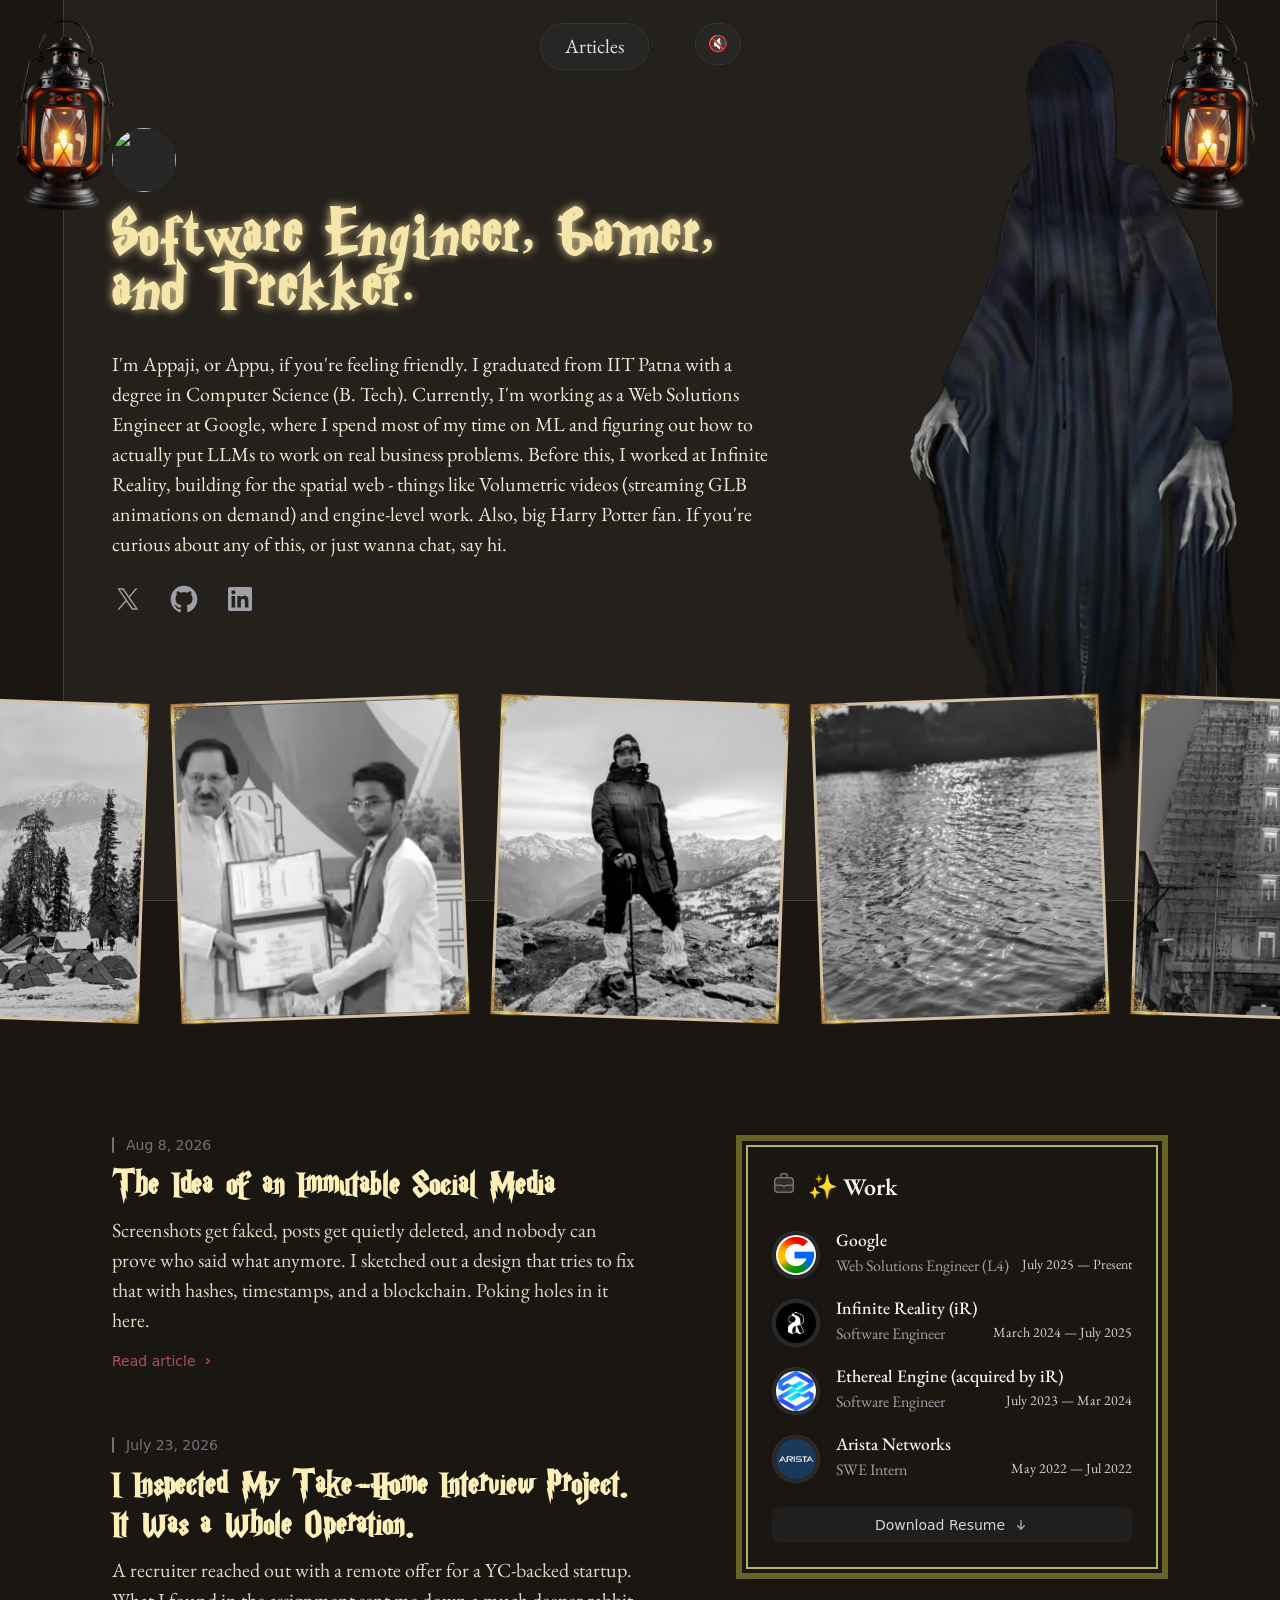
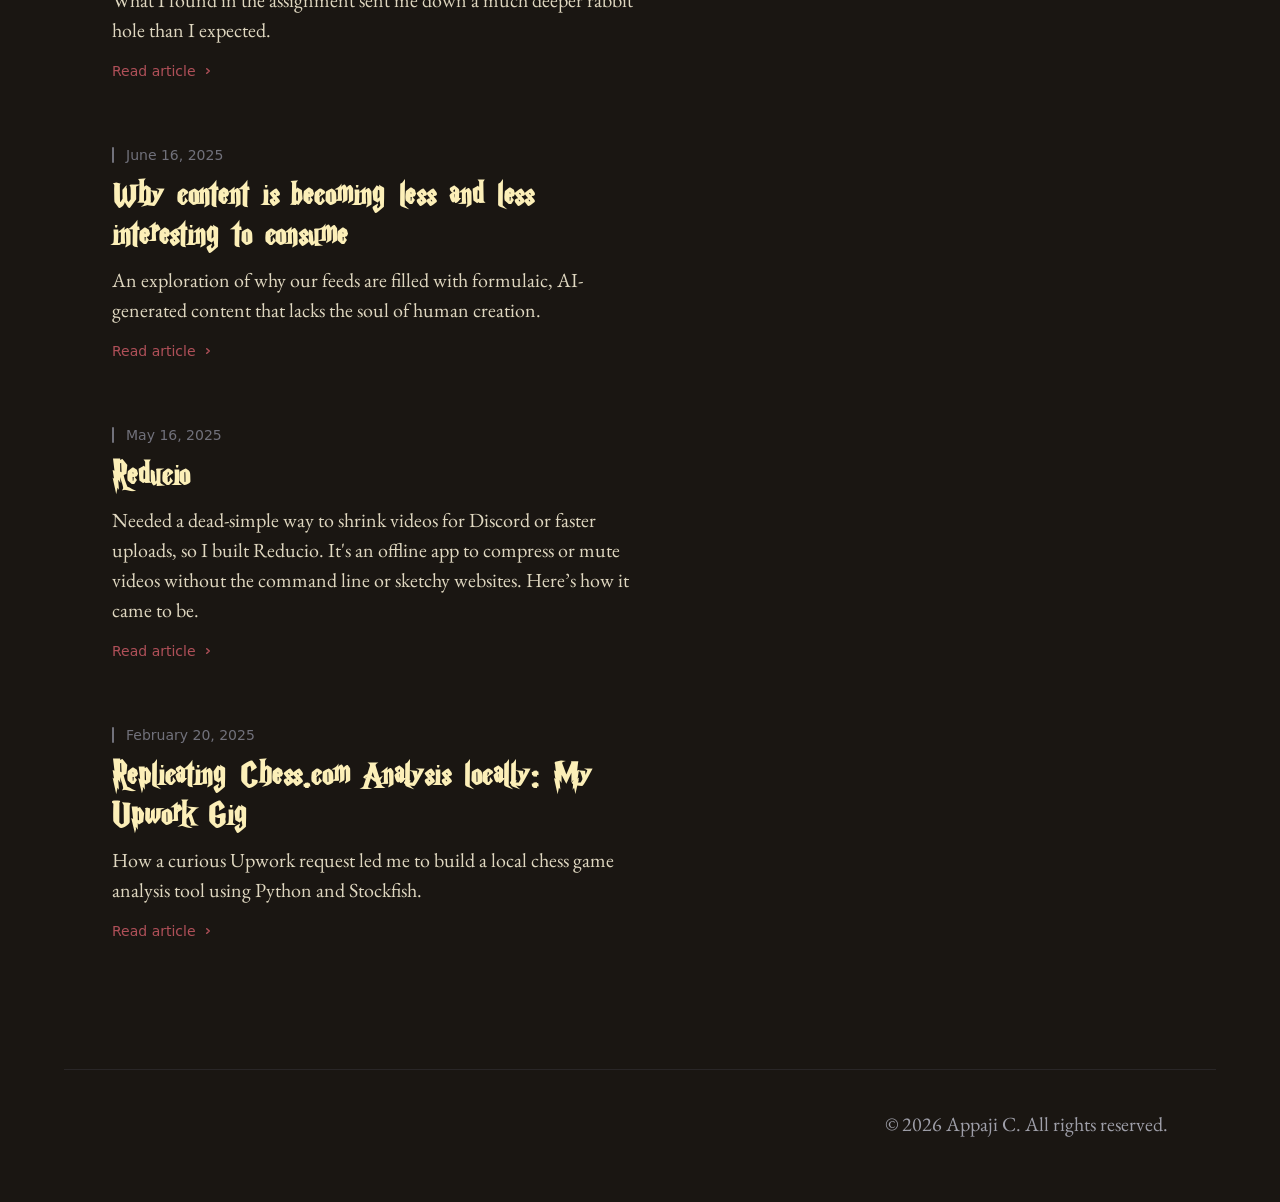
==== commit 39b6578b: "deploy" ====
--- a/index.html
+++ b/index.html
@@ -1,9 +1,9 @@
-<!DOCTYPE html><html lang="en" data-astro-cid-sckkx6r4> <head><meta charset="UTF-8"><meta name="viewport" content="width=device-width"><link rel="icon" type="image/svg+xml" href="/favicon.ico"><link rel="preconnect" href="https://fonts.googleapis.com"><link rel="preconnect" href="https://fonts.gstatic.com" crossorigin><link href="https://fonts.googleapis.com/css2?family=EB+Garamond:ital,wght@0,400..800;1,400..800&family=Inter:ital,opsz,wght@0,14..32,100..900;1,14..32,100..900&display=swap" rel="stylesheet"><script defer src="/script.js" data-website-id="1bbae7b1-22e2-43d4-b919-5324c3057df2"></script><meta name="generator" content="Astro v5.18.2"><meta name="description" content="Appaji, a Computer Science graduate from IIT Patna and former intern at Arista Networks, is a Software Engineer at Infinite Reality. Passionate about building innovative web experiences, with a strong interest in sustainable and customer-focused startups."><meta name="astro-view-transitions-enabled" content="true"><meta name="astro-view-transitions-fallback" content="animate"><script type="module" src="/_astro/ClientRouter.astro_astro_type_script_index_0_lang.CDGfc0hd.js"></script><title>Appaji - Software Engineer</title><link rel="stylesheet" href="/_astro/_slug_.o7QFxO3U.css"></head> <body class="relative bg-[#1a1612]!" data-astro-cid-sckkx6r4> <div class="fixed inset-0 flex justify-center sm:px-8" data-astro-cid-sckkx6r4> <div class="flex w-full max-w-7xl lg:px-8" data-astro-cid-sckkx6r4> <div class="w-full bg-[#24201b] ring-1 ring-zinc-300/20" data-astro-cid-sckkx6r4></div> </div> </div> <style>astro-island,astro-slot,astro-static-slot{display:contents}</style><script>(()=>{var e=async t=>{await(await t())()};(self.Astro||(self.Astro={})).only=e;window.dispatchEvent(new Event("astro:only"));})();</script><script>(()=>{var A=Object.defineProperty;var g=(i,o,a)=>o in i?A(i,o,{enumerable:!0,configurable:!0,writable:!0,value:a}):i[o]=a;var d=(i,o,a)=>g(i,typeof o!="symbol"?o+"":o,a);{let i={0:t=>m(t),1:t=>a(t),2:t=>new RegExp(t),3:t=>new Date(t),4:t=>new Map(a(t)),5:t=>new Set(a(t)),6:t=>BigInt(t),7:t=>new URL(t),8:t=>new Uint8Array(t),9:t=>new Uint16Array(t),10:t=>new Uint32Array(t),11:t=>1/0*t},o=t=>{let[l,e]=t;return l in i?i[l](e):void 0},a=t=>t.map(o),m=t=>typeof t!="object"||t===null?t:Object.fromEntries(Object.entries(t).map(([l,e])=>[l,o(e)]));class y extends HTMLElement{constructor(){super(...arguments);d(this,"Component");d(this,"hydrator");d(this,"hydrate",async()=>{var b;if(!this.hydrator||!this.isConnected)return;let e=(b=this.parentElement)==null?void 0:b.closest("astro-island[ssr]");if(e){e.addEventListener("astro:hydrate",this.hydrate,{once:!0});return}let c=this.querySelectorAll("astro-slot"),n={},h=this.querySelectorAll("template[data-astro-template]");for(let r of h){let s=r.closest(this.tagName);s!=null&&s.isSameNode(this)&&(n[r.getAttribute("data-astro-template")||"default"]=r.innerHTML,r.remove())}for(let r of c){let s=r.closest(this.tagName);s!=null&&s.isSameNode(this)&&(n[r.getAttribute("name")||"default"]=r.innerHTML)}let p;try{p=this.hasAttribute("props")?m(JSON.parse(this.getAttribute("props"))):{}}catch(r){let s=this.getAttribute("component-url")||"<unknown>",v=this.getAttribute("component-export");throw v&&(s+=` (export ${v})`),console.error(`[hydrate] Error parsing props for component ${s}`,this.getAttribute("props"),r),r}let u;await this.hydrator(this)(this.Component,p,n,{client:this.getAttribute("client")}),this.removeAttribute("ssr"),this.dispatchEvent(new CustomEvent("astro:hydrate"))});d(this,"unmount",()=>{this.isConnected||this.dispatchEvent(new CustomEvent("astro:unmount"))})}disconnectedCallback(){document.removeEventListener("astro:after-swap",this.unmount),document.addEventListener("astro:after-swap",this.unmount,{once:!0})}connectedCallback(){if(!this.hasAttribute("await-children")||document.readyState==="interactive"||document.readyState==="complete")this.childrenConnectedCallback();else{let e=()=>{document.removeEventListener("DOMContentLoaded",e),c.disconnect(),this.childrenConnectedCallback()},c=new MutationObserver(()=>{var n;((n=this.lastChild)==null?void 0:n.nodeType)===Node.COMMENT_NODE&&this.lastChild.nodeValue==="astro:end"&&(this.lastChild.remove(),e())});c.observe(this,{childList:!0}),document.addEventListener("DOMContentLoaded",e)}}async childrenConnectedCallback(){let e=this.getAttribute("before-hydration-url");e&&await import(e),this.start()}async start(){let e=JSON.parse(this.getAttribute("opts")),c=this.getAttribute("client");if(Astro[c]===void 0){window.addEventListener(`astro:${c}`,()=>this.start(),{once:!0});return}try{await Astro[c](async()=>{let n=this.getAttribute("renderer-url"),[h,{default:p}]=await Promise.all([import(this.getAttribute("component-url")),n?import(n):()=>()=>{}]),u=this.getAttribute("component-export")||"default";if(!u.includes("."))this.Component=h[u];else{this.Component=h;for(let f of u.split("."))this.Component=this.Component[f]}return this.hydrator=p,this.hydrate},e,this)}catch(n){console.error(`[astro-island] Error hydrating ${this.getAttribute("component-url")}`,n)}}attributeChangedCallback(){this.hydrate()}}d(y,"observedAttributes",["props"]),customElements.get("astro-island")||customElements.define("astro-island",y)}})();</script><astro-island uid="1WpTBE" component-url="/_astro/Floaters.BWLagnFK.js" component-export="default" renderer-url="/_astro/client.4HrEwUw9.js" props="{&quot;data-astro-cid-sckkx6r4&quot;:[0,true]}" ssr client="only" opts="{&quot;name&quot;:&quot;Floaters&quot;,&quot;value&quot;:true}"></astro-island> <script>(()=>{var e=async t=>{await(await t())()};(self.Astro||(self.Astro={})).load=e;window.dispatchEvent(new Event("astro:load"));})();</script><astro-island uid="2upjnA" prefix="r27" component-url="/_astro/Header.DmBc9wNi.js" component-export="Header" renderer-url="/_astro/client.4HrEwUw9.js" props="{&quot;pathname&quot;:[0,&quot;/&quot;],&quot;data-astro-cid-sckkx6r4&quot;:[0,true]}" ssr client="load" opts="{&quot;name&quot;:&quot;HeaderJsx&quot;,&quot;value&quot;:true}" await-children><header class="pointer-events-none relative z-50 flex flex-none flex-col" style="height:var(--header-height);margin-bottom:var(--header-mb)"><div class="order-last mt-[calc(--spacing(16)-(--spacing(3)))]"></div><div class="sm:px-8 top-0 order-last -mb-3 pt-3" style="position:var(--header-position)"><div class="mx-auto w-full max-w-7xl lg:px-8"><div class="relative px-4 sm:px-8 lg:px-12"><div class="mx-auto max-w-2xl lg:max-w-5xl xl:max-w-7xl"><div class="top-(--avatar-top,--spacing(3)) w-full" style="position:var(--header-inner-position)"><div class="relative"><div class="absolute top-3 left-0 origin-left transition-opacity h-10 w-10 rounded-full bg-zinc-800/90 p-0.5 shadow-lg ring-1 shadow-zinc-800/5 ring-white/10 backdrop-blur-sm" style="opacity:var(--avatar-border-opacity, 0);transform:var(--avatar-border-transform)"></div><a href="/" aria-label="Home" class="block h-16 w-16 origin-left pointer-events-auto" style="transform:var(--avatar-image-transform)"><img src="https://cdn.jsdelivr.net/gh/CITIZENDOT/citizendot.github.io@main/avatar.webp" alt="" sizes="5rem" class="rounded-full bg-zinc-800 object-cover h-16 w-16"/></a></div></div></div></div></div></div><div class="top-0 z-10 h-16 pt-6" style="position:var(--header-position)"><div class="sm:px-8 top-(--header-top,--spacing(6)) w-full" style="position:var(--header-inner-position)"><div class="mx-auto w-full max-w-7xl lg:px-8"><div class="relative px-4 sm:px-8 lg:px-12"><div class="mx-auto max-w-2xl lg:max-w-5xl xl:max-w-7xl"><div class="relative flex justify-center gap-4 sm:gap-6 md:gap-8 lg:gap-10 xl:gap-12"><div class="flex justify-end md:justify-center"><nav class="pointer-events-auto md:hidden"><ul class="flex rounded-full bg-zinc-800/90 px-3 text-sm font-medium text-zinc-200 shadow-lg ring-1 shadow-zinc-800/5 ring-white/10 backdrop-blur-sm"><li><a href="/articles" class="relative block px-3 py-2 transition hover:text-teal-400">Articles</a></li></ul></nav><nav class="pointer-events-auto hidden md:block"><ul class="flex rounded-full bg-zinc-800/90 px-3 text-sm font-medium text-zinc-200 shadow-lg ring-1 shadow-zinc-800/5 ring-white/10 backdrop-blur-sm"><li><a href="/articles" class="relative block px-3 py-2 transition hover:text-teal-400">Articles</a></li></ul></nav></div><div class="flex justify-end"><astro-slot> <astro-island uid="Z1dJGtD" component-url="/_astro/Header.DmBc9wNi.js" component-export="Toggles" renderer-url="/_astro/client.4HrEwUw9.js" props="{&quot;data-astro-cid-sckkx6r4&quot;:[0,true]}" ssr client="only" opts="{&quot;name&quot;:&quot;Toggles&quot;,&quot;value&quot;:true}"></astro-island> </astro-slot></div></div></div></div></div></div></div></header><div class="flex-none" style="height:var(--content-offset)"></div><!--astro:end--></astro-island>  <div class="sm:px-8 mt-9"><div class="mx-auto w-full max-w-7xl lg:px-8"><div class="relative px-4 sm:px-8 lg:px-12"><div class="mx-auto max-w-2xl lg:max-w-5xl xl:max-w-7xl"> <div class="max-w-2xl"> <h1 class="text-shadow-golden text-[#f6e6aa]">Software Engineer, Gamer, and Trekker.</h1> <p class="mt-6 text-[#f0e8d3]">
+<!DOCTYPE html><html lang="en" data-astro-cid-sckkx6r4> <head><meta charset="UTF-8"><meta name="viewport" content="width=device-width"><link rel="icon" type="image/svg+xml" href="/favicon.ico"><link rel="preconnect" href="https://fonts.googleapis.com"><link rel="preconnect" href="https://fonts.gstatic.com" crossorigin><link href="https://fonts.googleapis.com/css2?family=EB+Garamond:ital,wght@0,400..800;1,400..800&family=Inter:ital,opsz,wght@0,14..32,100..900;1,14..32,100..900&display=swap" rel="stylesheet"><script defer src="/script.js" data-website-id="1bbae7b1-22e2-43d4-b919-5324c3057df2"></script><meta name="generator" content="Astro v5.18.2"><meta name="description" content="Appaji, a Computer Science graduate from IIT Patna and former intern at Arista Networks, is a Software Engineer at Infinite Reality. Passionate about building innovative web experiences, with a strong interest in sustainable and customer-focused startups."><meta name="astro-view-transitions-enabled" content="true"><meta name="astro-view-transitions-fallback" content="animate"><script type="module" src="/_astro/ClientRouter.astro_astro_type_script_index_0_lang.CDGfc0hd.js"></script><title>Appaji - Software Engineer</title><link rel="stylesheet" href="/_astro/_slug_.o7QFxO3U.css"></head> <body class="relative bg-[#1a1612]!" data-astro-cid-sckkx6r4> <div class="fixed inset-0 flex justify-center sm:px-8" data-astro-cid-sckkx6r4> <div class="flex w-full max-w-7xl lg:px-8" data-astro-cid-sckkx6r4> <div class="w-full bg-[#24201b] ring-1 ring-zinc-300/20" data-astro-cid-sckkx6r4></div> </div> </div> <style>astro-island,astro-slot,astro-static-slot{display:contents}</style><script>(()=>{var e=async t=>{await(await t())()};(self.Astro||(self.Astro={})).only=e;window.dispatchEvent(new Event("astro:only"));})();</script><script>(()=>{var A=Object.defineProperty;var g=(i,o,a)=>o in i?A(i,o,{enumerable:!0,configurable:!0,writable:!0,value:a}):i[o]=a;var d=(i,o,a)=>g(i,typeof o!="symbol"?o+"":o,a);{let i={0:t=>m(t),1:t=>a(t),2:t=>new RegExp(t),3:t=>new Date(t),4:t=>new Map(a(t)),5:t=>new Set(a(t)),6:t=>BigInt(t),7:t=>new URL(t),8:t=>new Uint8Array(t),9:t=>new Uint16Array(t),10:t=>new Uint32Array(t),11:t=>1/0*t},o=t=>{let[l,e]=t;return l in i?i[l](e):void 0},a=t=>t.map(o),m=t=>typeof t!="object"||t===null?t:Object.fromEntries(Object.entries(t).map(([l,e])=>[l,o(e)]));class y extends HTMLElement{constructor(){super(...arguments);d(this,"Component");d(this,"hydrator");d(this,"hydrate",async()=>{var b;if(!this.hydrator||!this.isConnected)return;let e=(b=this.parentElement)==null?void 0:b.closest("astro-island[ssr]");if(e){e.addEventListener("astro:hydrate",this.hydrate,{once:!0});return}let c=this.querySelectorAll("astro-slot"),n={},h=this.querySelectorAll("template[data-astro-template]");for(let r of h){let s=r.closest(this.tagName);s!=null&&s.isSameNode(this)&&(n[r.getAttribute("data-astro-template")||"default"]=r.innerHTML,r.remove())}for(let r of c){let s=r.closest(this.tagName);s!=null&&s.isSameNode(this)&&(n[r.getAttribute("name")||"default"]=r.innerHTML)}let p;try{p=this.hasAttribute("props")?m(JSON.parse(this.getAttribute("props"))):{}}catch(r){let s=this.getAttribute("component-url")||"<unknown>",v=this.getAttribute("component-export");throw v&&(s+=` (export ${v})`),console.error(`[hydrate] Error parsing props for component ${s}`,this.getAttribute("props"),r),r}let u;await this.hydrator(this)(this.Component,p,n,{client:this.getAttribute("client")}),this.removeAttribute("ssr"),this.dispatchEvent(new CustomEvent("astro:hydrate"))});d(this,"unmount",()=>{this.isConnected||this.dispatchEvent(new CustomEvent("astro:unmount"))})}disconnectedCallback(){document.removeEventListener("astro:after-swap",this.unmount),document.addEventListener("astro:after-swap",this.unmount,{once:!0})}connectedCallback(){if(!this.hasAttribute("await-children")||document.readyState==="interactive"||document.readyState==="complete")this.childrenConnectedCallback();else{let e=()=>{document.removeEventListener("DOMContentLoaded",e),c.disconnect(),this.childrenConnectedCallback()},c=new MutationObserver(()=>{var n;((n=this.lastChild)==null?void 0:n.nodeType)===Node.COMMENT_NODE&&this.lastChild.nodeValue==="astro:end"&&(this.lastChild.remove(),e())});c.observe(this,{childList:!0}),document.addEventListener("DOMContentLoaded",e)}}async childrenConnectedCallback(){let e=this.getAttribute("before-hydration-url");e&&await import(e),this.start()}async start(){let e=JSON.parse(this.getAttribute("opts")),c=this.getAttribute("client");if(Astro[c]===void 0){window.addEventListener(`astro:${c}`,()=>this.start(),{once:!0});return}try{await Astro[c](async()=>{let n=this.getAttribute("renderer-url"),[h,{default:p}]=await Promise.all([import(this.getAttribute("component-url")),n?import(n):()=>()=>{}]),u=this.getAttribute("component-export")||"default";if(!u.includes("."))this.Component=h[u];else{this.Component=h;for(let f of u.split("."))this.Component=this.Component[f]}return this.hydrator=p,this.hydrate},e,this)}catch(n){console.error(`[astro-island] Error hydrating ${this.getAttribute("component-url")}`,n)}}attributeChangedCallback(){this.hydrate()}}d(y,"observedAttributes",["props"]),customElements.get("astro-island")||customElements.define("astro-island",y)}})();</script><astro-island uid="1WpTBE" component-url="/_astro/Floaters.BWLagnFK.js" component-export="default" renderer-url="/_astro/client.4HrEwUw9.js" props="{&quot;data-astro-cid-sckkx6r4&quot;:[0,true]}" ssr client="only" opts="{&quot;name&quot;:&quot;Floaters&quot;,&quot;value&quot;:true}"></astro-island> <script>(()=>{var e=async t=>{await(await t())()};(self.Astro||(self.Astro={})).load=e;window.dispatchEvent(new Event("astro:load"));})();</script><astro-island uid="2upjnA" prefix="r26" component-url="/_astro/Header.DmBc9wNi.js" component-export="Header" renderer-url="/_astro/client.4HrEwUw9.js" props="{&quot;pathname&quot;:[0,&quot;/&quot;],&quot;data-astro-cid-sckkx6r4&quot;:[0,true]}" ssr client="load" opts="{&quot;name&quot;:&quot;HeaderJsx&quot;,&quot;value&quot;:true}" await-children><header class="pointer-events-none relative z-50 flex flex-none flex-col" style="height:var(--header-height);margin-bottom:var(--header-mb)"><div class="order-last mt-[calc(--spacing(16)-(--spacing(3)))]"></div><div class="sm:px-8 top-0 order-last -mb-3 pt-3" style="position:var(--header-position)"><div class="mx-auto w-full max-w-7xl lg:px-8"><div class="relative px-4 sm:px-8 lg:px-12"><div class="mx-auto max-w-2xl lg:max-w-5xl xl:max-w-7xl"><div class="top-(--avatar-top,--spacing(3)) w-full" style="position:var(--header-inner-position)"><div class="relative"><div class="absolute top-3 left-0 origin-left transition-opacity h-10 w-10 rounded-full bg-zinc-800/90 p-0.5 shadow-lg ring-1 shadow-zinc-800/5 ring-white/10 backdrop-blur-sm" style="opacity:var(--avatar-border-opacity, 0);transform:var(--avatar-border-transform)"></div><a href="/" aria-label="Home" class="block h-16 w-16 origin-left pointer-events-auto" style="transform:var(--avatar-image-transform)"><img src="https://cdn.jsdelivr.net/gh/CITIZENDOT/citizendot.github.io@main/avatar.webp" alt="" sizes="5rem" class="rounded-full bg-zinc-800 object-cover h-16 w-16"/></a></div></div></div></div></div></div><div class="top-0 z-10 h-16 pt-6" style="position:var(--header-position)"><div class="sm:px-8 top-(--header-top,--spacing(6)) w-full" style="position:var(--header-inner-position)"><div class="mx-auto w-full max-w-7xl lg:px-8"><div class="relative px-4 sm:px-8 lg:px-12"><div class="mx-auto max-w-2xl lg:max-w-5xl xl:max-w-7xl"><div class="relative flex justify-center gap-4 sm:gap-6 md:gap-8 lg:gap-10 xl:gap-12"><div class="flex justify-end md:justify-center"><nav class="pointer-events-auto md:hidden"><ul class="flex rounded-full bg-zinc-800/90 px-3 text-sm font-medium text-zinc-200 shadow-lg ring-1 shadow-zinc-800/5 ring-white/10 backdrop-blur-sm"><li><a href="/articles" class="relative block px-3 py-2 transition hover:text-teal-400">Articles</a></li></ul></nav><nav class="pointer-events-auto hidden md:block"><ul class="flex rounded-full bg-zinc-800/90 px-3 text-sm font-medium text-zinc-200 shadow-lg ring-1 shadow-zinc-800/5 ring-white/10 backdrop-blur-sm"><li><a href="/articles" class="relative block px-3 py-2 transition hover:text-teal-400">Articles</a></li></ul></nav></div><div class="flex justify-end"><astro-slot> <astro-island uid="Z1dJGtD" component-url="/_astro/Header.DmBc9wNi.js" component-export="Toggles" renderer-url="/_astro/client.4HrEwUw9.js" props="{&quot;data-astro-cid-sckkx6r4&quot;:[0,true]}" ssr client="only" opts="{&quot;name&quot;:&quot;Toggles&quot;,&quot;value&quot;:true}"></astro-island> </astro-slot></div></div></div></div></div></div></div></header><div class="flex-none" style="height:var(--content-offset)"></div><!--astro:end--></astro-island>  <div class="sm:px-8 mt-9"><div class="mx-auto w-full max-w-7xl lg:px-8"><div class="relative px-4 sm:px-8 lg:px-12"><div class="mx-auto max-w-2xl lg:max-w-5xl xl:max-w-7xl"> <div class="max-w-2xl"> <h1 class="text-shadow-golden text-[#f6e6aa]">Software Engineer, Gamer, and Trekker.</h1> <p class="mt-6 text-[#f0e8d3]">
 I'm Appaji, or Appu, if you're feeling friendly. I graduated from IIT Patna with a degree in
         Computer Science (B. Tech). Currently, I'm working as a Web Solutions Engineer at Google,
         where I spend most of my time on ML and figuring out how to actually put LLMs to work on
         real business problems. Before this, I worked at Infinite Reality, building for the spatial web - things like Volumetric videos (streaming GLB animations on demand) and engine-level work.
         Also, big Harry Potter fan. If you're curious about any of this, or just wanna chat, say hi.
-</p> <div class="mt-6 flex gap-6"> <a class="group -m-1 p-1" target="_blank" href="https://x.com/CITIZENDOT" data-umami-event="Clicked X" aria-label="Follow on X"><svg viewBox="0 0 24 24" aria-hidden="true" class="h-8 w-8 fill-zinc-400 transition group-hover:fill-zinc-300"><path d="M13.3174 10.7749L19.1457 4H17.7646L12.7039 9.88256L8.66193 4H4L10.1122 12.8955L4 20H5.38119L10.7254 13.7878L14.994 20H19.656L13.3171 10.7749H13.3174ZM11.4257 12.9738L10.8064 12.0881L5.87886 5.03974H8.00029L11.9769 10.728L12.5962 11.6137L17.7652 19.0075H15.6438L11.4257 12.9742V12.9738Z"></path></svg></a> <a class="group -m-1 p-1" target="_blank" href="https://github.com/CITIZENDOT" data-umami-event="Clicked GitHub" aria-label="Follow on GitHub"><svg viewBox="0 0 24 24" aria-hidden="true" class="h-8 w-8 fill-zinc-400 transition group-hover:fill-zinc-300"><path fill-rule="evenodd" clip-rule="evenodd" d="M12 2C6.475 2 2 6.588 2 12.253c0 4.537 2.862 8.369 6.838 9.727.5.09.687-.218.687-.487 0-.243-.013-1.05-.013-1.91C7 20.059 6.35 18.957 6.15 18.38c-.113-.295-.6-1.205-1.025-1.448-.35-.192-.85-.667-.013-.68.788-.012 1.35.744 1.538 1.051.9 1.551 2.338 1.116 2.912.846.088-.666.35-1.115.638-1.371-2.225-.256-4.55-1.14-4.55-5.062 0-1.115.387-2.038 1.025-2.756-.1-.256-.45-1.307.1-2.717 0 0 .837-.269 2.75 1.051.8-.23 1.65-.346 2.5-.346.85 0 1.7.115 2.5.346 1.912-1.333 2.75-1.05 2.75-1.05.55 1.409.2 2.46.1 2.716.637.718 1.025 1.628 1.025 2.756 0 3.934-2.337 4.806-4.562 5.062.362.32.675.936.675 1.897 0 1.371-.013 2.473-.013 2.82 0 .268.188.589.688.486a10.039 10.039 0 0 0 4.932-3.74A10.447 10.447 0 0 0 22 12.253C22 6.588 17.525 2 12 2Z"></path></svg></a> <a class="group -m-1 p-1" target="_blank" href="https://www.linkedin.com/in/appaji-chintimi" data-umami-event="Clicked LinkedIn" aria-label="Follow on LinkedIn"><svg viewBox="0 0 24 24" aria-hidden="true" class="h-8 w-8 fill-zinc-400 transition group-hover:fill-zinc-300"><path d="M18.335 18.339H15.67v-4.177c0-.996-.02-2.278-1.39-2.278-1.389 0-1.601 1.084-1.601 2.205v4.25h-2.666V9.75h2.56v1.17h.035c.358-.674 1.228-1.387 2.528-1.387 2.7 0 3.2 1.778 3.2 4.091v4.715zM7.003 8.575a1.546 1.546 0 01-1.548-1.549 1.548 1.548 0 111.547 1.549zm1.336 9.764H5.666V9.75H8.34v8.589zM19.67 3H4.329C3.593 3 3 3.58 3 4.297v15.406C3 20.42 3.594 21 4.328 21h15.338C20.4 21 21 20.42 21 19.703V4.297C21 3.58 20.4 3 19.666 3h.003z"></path></svg></a> </div> </div> </div></div></div></div> <div class="mt-16 h-fit w-full sm:mt-20"> <div class="-my-4 flex justify-center gap-5 overflow-x-auto px-6 py-4 sm:gap-8 md:overflow-x-visible"> <script>(()=>{var l=(n,t)=>{let i=async()=>{await(await n())()},e=typeof t.value=="object"?t.value:void 0,s={timeout:e==null?void 0:e.timeout};"requestIdleCallback"in window?window.requestIdleCallback(i,s):setTimeout(i,s.timeout||200)};(self.Astro||(self.Astro={})).idle=l;window.dispatchEvent(new Event("astro:idle"));})();</script><astro-island uid="1zsjnk" prefix="r29" component-url="/_astro/VintageImageFrame.CsGQXgrL.js" component-export="default" renderer-url="/_astro/client.4HrEwUw9.js" props="{&quot;className&quot;:[0,&quot;rotate-2&quot;]}" ssr client="idle" opts="{&quot;name&quot;:&quot;VintageFrame&quot;,&quot;value&quot;:true}" await-children><div class="relative py-4 md:py-1"><div class="group relative aspect-9/10 w-44 flex-none border-3 border-[#d4c2a5] transition-transform duration-300 will-change-transform hover:scale-110 sm:w-72 rotate-2"><astro-slot> <div id="placeholder-0" class="absolute inset-0 animate-pulse rounded-md bg-gradient-to-r from-gray-300 via-gray-200 to-gray-300"></div> <picture> <source srcset="/_astro/image-1.DJotdPzw_1CjnRr.avif 360w, /_astro/image-1.DJotdPzw_fpXLo.avif 480w, /_astro/image-1.DJotdPzw_Z1LV6Ft.avif 720w" type="image/avif" sizes="(max-width: 640px) 180px, (max-width: 1450px) 720px"><source srcset="/_astro/image-1.DJotdPzw_1aSoXD.webp 360w, /_astro/image-1.DJotdPzw_Zc007p.webp 480w, /_astro/image-1.DJotdPzw_Z2em5zh.webp 720w" type="image/webp" sizes="(max-width: 640px) 180px, (max-width: 1450px) 720px">  <img src="https://cdn.jsdelivr.net/gh/CITIZENDOT/citizendot.github.io@main/_astro/image-1.DJotdPzw_1znzGr.jpg" srcset="/_astro/image-1.DJotdPzw_Z1mLSVR.jpg 360w, /_astro/image-1.DJotdPzw_2kvOL1.jpg 480w, /_astro/image-1.DJotdPzw_i9Jj9.jpg 720w" alt="Appaji C's Pics" loading="eager" onload="this.classList.add('opacity-100'); document.getElementById('placeholder-0').remove();" sizes="(max-width: 640px) 180px, (max-width: 1450px) 720px" decoding="async" fetchpriority="auto" width="3136" height="2352" class="absolute inset-0 h-full w-full object-cover opacity-0 grayscale transition-[filter,opacity] duration-300 hover:grayscale-0"> </picture> </astro-slot><div class="absolute -top-1 -left-1 h-10 w-10 rotate-90 bg-cover bg-no-repeat" style="background-image:url(/corner.webp)"></div><div class="absolute -top-1 -right-1 h-10 w-10 rotate-180 bg-cover bg-no-repeat" style="background-image:url(/corner.webp)"></div><div class="absolute -right-1 -bottom-1 h-10 w-10 -rotate-90 bg-cover bg-no-repeat" style="background-image:url(/corner.webp)"></div><div class="absolute -bottom-1 -left-1 h-10 w-10 bg-cover bg-no-repeat" style="background-image:url(/corner.webp)"></div></div></div><!--astro:end--></astro-island><astro-island uid="dd5s4" prefix="r30" component-url="/_astro/VintageImageFrame.CsGQXgrL.js" component-export="default" renderer-url="/_astro/client.4HrEwUw9.js" props="{&quot;className&quot;:[0,&quot;-rotate-2&quot;]}" ssr client="idle" opts="{&quot;name&quot;:&quot;VintageFrame&quot;,&quot;value&quot;:true}" await-children><div class="relative py-4 md:py-1"><div class="group relative aspect-9/10 w-44 flex-none border-3 border-[#d4c2a5] transition-transform duration-300 will-change-transform hover:scale-110 sm:w-72 -rotate-2"><astro-slot> <div id="placeholder-1" class="absolute inset-0 animate-pulse rounded-md bg-gradient-to-r from-gray-300 via-gray-200 to-gray-300"></div> <picture> <source srcset="/_astro/image-2.Dyf8UoM-_FPYrh.avif 360w, /_astro/image-2.Dyf8UoM-_Z1lVE0v.avif 480w, /_astro/image-2.Dyf8UoM-_1WRz42.avif 720w" type="image/avif" sizes="(max-width: 640px) 180px, (max-width: 1450px) 720px"><source srcset="/_astro/image-2.Dyf8UoM-_Z278CN6.webp 360w, /_astro/image-2.Dyf8UoM-_UfQy3.webp 480w, /_astro/image-2.Dyf8UoM-_ZP73bl.webp 720w" type="image/webp" sizes="(max-width: 640px) 180px, (max-width: 1450px) 720px">  <img src="https://cdn.jsdelivr.net/gh/CITIZENDOT/citizendot.github.io@main/_astro/image-2.Dyf8UoM-_1wkAVf.jpg" srcset="/_astro/image-2.Dyf8UoM-_TWsWo.jpg 360w, /_astro/image-2.Dyf8UoM-_Z17Pauo.jpg 480w, /_astro/image-2.Dyf8UoM-_2bY3z9.jpg 720w" alt="Appaji C's Pics" loading="eager" onload="this.classList.add('opacity-100'); document.getElementById('placeholder-1').remove();" sizes="(max-width: 640px) 180px, (max-width: 1450px) 720px" decoding="async" fetchpriority="auto" width="1442" height="811" class="absolute inset-0 h-full w-full object-cover opacity-0 grayscale transition-[filter,opacity] duration-300 hover:grayscale-0"> </picture> </astro-slot><div class="absolute -top-1 -left-1 h-10 w-10 rotate-90 bg-cover bg-no-repeat" style="background-image:url(/corner.webp)"></div><div class="absolute -top-1 -right-1 h-10 w-10 rotate-180 bg-cover bg-no-repeat" style="background-image:url(/corner.webp)"></div><div class="absolute -right-1 -bottom-1 h-10 w-10 -rotate-90 bg-cover bg-no-repeat" style="background-image:url(/corner.webp)"></div><div class="absolute -bottom-1 -left-1 h-10 w-10 bg-cover bg-no-repeat" style="background-image:url(/corner.webp)"></div></div></div><!--astro:end--></astro-island><astro-island uid="1dKPuj" prefix="r31" component-url="/_astro/VintageImageFrame.CsGQXgrL.js" component-export="default" renderer-url="/_astro/client.4HrEwUw9.js" props="{&quot;className&quot;:[0,&quot;rotate-2&quot;]}" ssr client="idle" opts="{&quot;name&quot;:&quot;VintageFrame&quot;,&quot;value&quot;:true}" await-children><div class="relative py-4 md:py-1"><div class="group relative aspect-9/10 w-44 flex-none border-3 border-[#d4c2a5] transition-transform duration-300 will-change-transform hover:scale-110 sm:w-72 rotate-2"><astro-slot> <div id="placeholder-2" class="absolute inset-0 animate-pulse rounded-md bg-gradient-to-r from-gray-300 via-gray-200 to-gray-300"></div> <picture> <source srcset="/_astro/image-3.DNVWXKXf_Z1sjR63.avif 360w, /_astro/image-3.DNVWXKXf_16d5sU.avif 480w, /_astro/image-3.DNVWXKXf_Z5oHGD.avif 720w" type="image/avif" sizes="(max-width: 640px) 180px, (max-width: 1450px) 720px"><source srcset="/_astro/image-3.DNVWXKXf_Z1TJPYQ.webp 360w, /_astro/image-3.DNVWXKXf_DM6z7.webp 480w, /_astro/image-3.DNVWXKXf_1dYgTg.webp 720w" type="image/webp" sizes="(max-width: 640px) 180px, (max-width: 1450px) 720px">  <img src="https://cdn.jsdelivr.net/gh/CITIZENDOT/citizendot.github.io@main/_astro/image-3.DNVWXKXf_Z2jGWes.jpg" srcset="/_astro/image-3.DNVWXKXf_BKXSz.jpg 360w, /_astro/image-3.DNVWXKXf_Z1SSclo.jpg 480w, /_astro/image-3.DNVWXKXf_Z1B1awt.jpg 720w" alt="Appaji C's Pics" loading="eager" onload="this.classList.add('opacity-100'); document.getElementById('placeholder-2').remove();" sizes="(max-width: 640px) 180px, (max-width: 1450px) 720px" decoding="async" fetchpriority="auto" width="2268" height="4032" class="absolute inset-0 h-full w-full object-cover opacity-0 grayscale transition-[filter,opacity] duration-300 hover:grayscale-0"> </picture> </astro-slot><div class="absolute -top-1 -left-1 h-10 w-10 rotate-90 bg-cover bg-no-repeat" style="background-image:url(/corner.webp)"></div><div class="absolute -top-1 -right-1 h-10 w-10 rotate-180 bg-cover bg-no-repeat" style="background-image:url(/corner.webp)"></div><div class="absolute -right-1 -bottom-1 h-10 w-10 -rotate-90 bg-cover bg-no-repeat" style="background-image:url(/corner.webp)"></div><div class="absolute -bottom-1 -left-1 h-10 w-10 bg-cover bg-no-repeat" style="background-image:url(/corner.webp)"></div></div></div><!--astro:end--></astro-island><astro-island uid="2qtKHX" prefix="r32" component-url="/_astro/VintageImageFrame.CsGQXgrL.js" component-export="default" renderer-url="/_astro/client.4HrEwUw9.js" props="{&quot;className&quot;:[0,&quot;-rotate-2&quot;]}" ssr client="idle" opts="{&quot;name&quot;:&quot;VintageFrame&quot;,&quot;value&quot;:true}" await-children><div class="relative py-4 md:py-1"><div class="group relative aspect-9/10 w-44 flex-none border-3 border-[#d4c2a5] transition-transform duration-300 will-change-transform hover:scale-110 sm:w-72 -rotate-2"><astro-slot> <div id="placeholder-3" class="absolute inset-0 animate-pulse rounded-md bg-gradient-to-r from-gray-300 via-gray-200 to-gray-300"></div> <picture> <source srcset="/_astro/image-4.6K7N5ZcZ_ZzEdu5.avif 360w, /_astro/image-4.6K7N5ZcZ_1XRJ4S.avif 480w, /_astro/image-4.6K7N5ZcZ_MfUTk.avif 720w" type="image/avif" sizes="(max-width: 640px) 180px, (max-width: 1450px) 720px"><source srcset="/_astro/image-4.6K7N5ZcZ_Z125cnS.webp 360w, /_astro/image-4.6K7N5ZcZ_1wrKb5.webp 480w, /_astro/image-4.6K7N5ZcZ_26DUve.webp 720w" type="image/webp" sizes="(max-width: 640px) 180px, (max-width: 1450px) 720px">  <img src="https://cdn.jsdelivr.net/gh/CITIZENDOT/citizendot.github.io@main/_astro/image-4.6K7N5ZcZ_Zt2xx9.jpg" srcset="/_astro/image-4.6K7N5ZcZ_1uqCux.jpg 360w, /_astro/image-4.6K7N5ZcZ_Z11dxJq.jpg 480w, /_astro/image-4.6K7N5ZcZ_ZIlvUv.jpg 720w" alt="Appaji C's Pics" loading="eager" onload="this.classList.add('opacity-100'); document.getElementById('placeholder-3').remove();" sizes="(max-width: 640px) 180px, (max-width: 1450px) 720px" decoding="async" fetchpriority="auto" width="2268" height="4032" class="absolute inset-0 h-full w-full object-cover opacity-0 grayscale transition-[filter,opacity] duration-300 hover:grayscale-0"> </picture> </astro-slot><div class="absolute -top-1 -left-1 h-10 w-10 rotate-90 bg-cover bg-no-repeat" style="background-image:url(/corner.webp)"></div><div class="absolute -top-1 -right-1 h-10 w-10 rotate-180 bg-cover bg-no-repeat" style="background-image:url(/corner.webp)"></div><div class="absolute -right-1 -bottom-1 h-10 w-10 -rotate-90 bg-cover bg-no-repeat" style="background-image:url(/corner.webp)"></div><div class="absolute -bottom-1 -left-1 h-10 w-10 bg-cover bg-no-repeat" style="background-image:url(/corner.webp)"></div></div></div><!--astro:end--></astro-island><astro-island uid="1Ig5aT" prefix="r33" component-url="/_astro/VintageImageFrame.CsGQXgrL.js" component-export="default" renderer-url="/_astro/client.4HrEwUw9.js" props="{&quot;className&quot;:[0,&quot;rotate-2&quot;]}" ssr client="idle" opts="{&quot;name&quot;:&quot;VintageFrame&quot;,&quot;value&quot;:true}" await-children><div class="relative py-4 md:py-1"><div class="group relative aspect-9/10 w-44 flex-none border-3 border-[#d4c2a5] transition-transform duration-300 will-change-transform hover:scale-110 sm:w-72 rotate-2"><astro-slot> <div id="placeholder-4" class="absolute inset-0 animate-pulse rounded-md bg-gradient-to-r from-gray-300 via-gray-200 to-gray-300"></div> <picture> <source srcset="/_astro/image-5.BTAcWhw3_Z1I2nOD.avif 360w, /_astro/image-5.BTAcWhw3_PuyJk.avif 480w, /_astro/image-5.BTAcWhw3_Zl7eqe.avif 720w" type="image/avif" sizes="(max-width: 640px) 180px, (max-width: 1450px) 720px"><source srcset="/_astro/image-5.BTAcWhw3_Z2asmIr.webp 360w, /_astro/image-5.BTAcWhw3_o4zPw.webp 480w, /_astro/image-5.BTAcWhw3_XgKaF.webp 720w" type="image/webp" sizes="(max-width: 640px) 180px, (max-width: 1450px) 720px">  <img src="https://cdn.jsdelivr.net/gh/CITIZENDOT/citizendot.github.io@main/_astro/image-5.BTAcWhw3_Z8pMfS.jpg" srcset="/_astro/image-5.BTAcWhw3_m3s9Y.jpg 360w, /_astro/image-5.BTAcWhw3_Z29AI4Y.jpg 480w, /_astro/image-5.BTAcWhw3_Z1QIGg4.jpg 720w" alt="Appaji C's Pics" loading="eager" onload="this.classList.add('opacity-100'); document.getElementById('placeholder-4').remove();" sizes="(max-width: 640px) 180px, (max-width: 1450px) 720px" decoding="async" fetchpriority="auto" width="2268" height="4032" class="absolute inset-0 h-full w-full object-cover opacity-0 grayscale transition-[filter,opacity] duration-300 hover:grayscale-0"> </picture> </astro-slot><div class="absolute -top-1 -left-1 h-10 w-10 rotate-90 bg-cover bg-no-repeat" style="background-image:url(/corner.webp)"></div><div class="absolute -top-1 -right-1 h-10 w-10 rotate-180 bg-cover bg-no-repeat" style="background-image:url(/corner.webp)"></div><div class="absolute -right-1 -bottom-1 h-10 w-10 -rotate-90 bg-cover bg-no-repeat" style="background-image:url(/corner.webp)"></div><div class="absolute -bottom-1 -left-1 h-10 w-10 bg-cover bg-no-repeat" style="background-image:url(/corner.webp)"></div></div></div><!--astro:end--></astro-island> </div> </div> <div class="sm:px-8 mt-24 md:mt-28"><div class="mx-auto w-full max-w-7xl lg:px-8"><div class="relative px-4 sm:px-8 lg:px-12"><div class="mx-auto max-w-2xl lg:max-w-5xl xl:max-w-7xl"> <div class="mx-auto grid max-w-xl grid-cols-1 gap-y-20 lg:max-w-none lg:grid-cols-2"> <div class="flex flex-col gap-16"> <article class="group relative flex flex-col items-start"><h2 class="font-card-title group-hover:text-shadow-golden-subtle text-4xl font-semibold tracking-wide text-[#fcefb8]"><div class="absolute -inset-x-4 -inset-y-6 z-0 scale-95 bg-zinc-600/50 opacity-0 transition group-hover:scale-100 group-hover:opacity-100 sm:-inset-x-6 sm:rounded-2xl"></div><a href="/articles/the-idea-of-immutable-social-media"><span class="absolute -inset-x-4 -inset-y-6 z-20 sm:-inset-x-6 sm:rounded-2xl"></span><span class="relative z-10">The Idea of an Immutable Social Media</span></a></h2><time class="relative z-10 order-first mb-3 flex items-center text-sm text-zinc-500 pl-3.5"><span class="absolute inset-y-0 left-0 flex items-center" aria-hidden="true"><span class="h-4 w-0.5 rounded-full bg-zinc-500"></span></span>Aug 8, 2026</time><p class="relative z-10 mt-2 text-base text-[#e0d8c1]">Screenshots get faked, posts get quietly deleted, and nobody can prove who said what anymore. I sketched out a design that tries to fix that with hashes, timestamps, and a blockchain. Poking holes in it here.</p><div aria-hidden="true" class="relative z-10 mt-4 flex items-center text-sm font-medium text-[#b6535cf4]">Read article<svg viewBox="0 0 16 16" fill="none" aria-hidden="true" class="ml-1 h-4 w-4 stroke-current"><path d="M6.75 5.75 9.25 8l-2.5 2.25" stroke-width="1.5" stroke-linecap="round" stroke-linejoin="round"></path></svg></div></article><article class="group relative flex flex-col items-start"><h2 class="font-card-title group-hover:text-shadow-golden-subtle text-4xl font-semibold tracking-wide text-[#fcefb8]"><div class="absolute -inset-x-4 -inset-y-6 z-0 scale-95 bg-zinc-600/50 opacity-0 transition group-hover:scale-100 group-hover:opacity-100 sm:-inset-x-6 sm:rounded-2xl"></div><a href="/articles/fake-job-interview-git-hook-malware"><span class="absolute -inset-x-4 -inset-y-6 z-20 sm:-inset-x-6 sm:rounded-2xl"></span><span class="relative z-10">I Inspected My Take-Home Interview Project. It Was a Whole Operation.</span></a></h2><time class="relative z-10 order-first mb-3 flex items-center text-sm text-zinc-500 pl-3.5"><span class="absolute inset-y-0 left-0 flex items-center" aria-hidden="true"><span class="h-4 w-0.5 rounded-full bg-zinc-500"></span></span>July 23, 2026</time><p class="relative z-10 mt-2 text-base text-[#e0d8c1]">A recruiter reached out with a remote offer for a YC-backed startup. What I found in the assignment sent me down a much deeper rabbit hole than I expected.</p><div aria-hidden="true" class="relative z-10 mt-4 flex items-center text-sm font-medium text-[#b6535cf4]">Read article<svg viewBox="0 0 16 16" fill="none" aria-hidden="true" class="ml-1 h-4 w-4 stroke-current"><path d="M6.75 5.75 9.25 8l-2.5 2.25" stroke-width="1.5" stroke-linecap="round" stroke-linejoin="round"></path></svg></div></article><article class="group relative flex flex-col items-start"><h2 class="font-card-title group-hover:text-shadow-golden-subtle text-4xl font-semibold tracking-wide text-[#fcefb8]"><div class="absolute -inset-x-4 -inset-y-6 z-0 scale-95 bg-zinc-600/50 opacity-0 transition group-hover:scale-100 group-hover:opacity-100 sm:-inset-x-6 sm:rounded-2xl"></div><a href="/articles/the-great-content-blah"><span class="absolute -inset-x-4 -inset-y-6 z-20 sm:-inset-x-6 sm:rounded-2xl"></span><span class="relative z-10">Why content is becoming less and less interesting to consume</span></a></h2><time class="relative z-10 order-first mb-3 flex items-center text-sm text-zinc-500 pl-3.5"><span class="absolute inset-y-0 left-0 flex items-center" aria-hidden="true"><span class="h-4 w-0.5 rounded-full bg-zinc-500"></span></span>June 16, 2025</time><p class="relative z-10 mt-2 text-base text-[#e0d8c1]">An exploration of why our feeds are filled with formulaic, AI-generated content that lacks the soul of human creation.</p><div aria-hidden="true" class="relative z-10 mt-4 flex items-center text-sm font-medium text-[#b6535cf4]">Read article<svg viewBox="0 0 16 16" fill="none" aria-hidden="true" class="ml-1 h-4 w-4 stroke-current"><path d="M6.75 5.75 9.25 8l-2.5 2.25" stroke-width="1.5" stroke-linecap="round" stroke-linejoin="round"></path></svg></div></article><article class="group relative flex flex-col items-start"><h2 class="font-card-title group-hover:text-shadow-golden-subtle text-4xl font-semibold tracking-wide text-[#fcefb8]"><div class="absolute -inset-x-4 -inset-y-6 z-0 scale-95 bg-zinc-600/50 opacity-0 transition group-hover:scale-100 group-hover:opacity-100 sm:-inset-x-6 sm:rounded-2xl"></div><a href="/articles/reducio"><span class="absolute -inset-x-4 -inset-y-6 z-20 sm:-inset-x-6 sm:rounded-2xl"></span><span class="relative z-10">Reducio</span></a></h2><time class="relative z-10 order-first mb-3 flex items-center text-sm text-zinc-500 pl-3.5"><span class="absolute inset-y-0 left-0 flex items-center" aria-hidden="true"><span class="h-4 w-0.5 rounded-full bg-zinc-500"></span></span>May 16, 2025</time><p class="relative z-10 mt-2 text-base text-[#e0d8c1]">Needed a dead-simple way to shrink videos for Discord or faster uploads, so I built Reducio. It&#x27;s an offline app to compress or mute videos without the command line or sketchy websites. Here’s how it came to be.</p><div aria-hidden="true" class="relative z-10 mt-4 flex items-center text-sm font-medium text-[#b6535cf4]">Read article<svg viewBox="0 0 16 16" fill="none" aria-hidden="true" class="ml-1 h-4 w-4 stroke-current"><path d="M6.75 5.75 9.25 8l-2.5 2.25" stroke-width="1.5" stroke-linecap="round" stroke-linejoin="round"></path></svg></div></article><article class="group relative flex flex-col items-start"><h2 class="font-card-title group-hover:text-shadow-golden-subtle text-4xl font-semibold tracking-wide text-[#fcefb8]"><div class="absolute -inset-x-4 -inset-y-6 z-0 scale-95 bg-zinc-600/50 opacity-0 transition group-hover:scale-100 group-hover:opacity-100 sm:-inset-x-6 sm:rounded-2xl"></div><a href="/articles/replicating-chess-com-analysis-locally"><span class="absolute -inset-x-4 -inset-y-6 z-20 sm:-inset-x-6 sm:rounded-2xl"></span><span class="relative z-10">Replicating Chess.com Analysis locally: My Upwork Gig</span></a></h2><time class="relative z-10 order-first mb-3 flex items-center text-sm text-zinc-500 pl-3.5"><span class="absolute inset-y-0 left-0 flex items-center" aria-hidden="true"><span class="h-4 w-0.5 rounded-full bg-zinc-500"></span></span>February 20, 2025</time><p class="relative z-10 mt-2 text-base text-[#e0d8c1]">How a curious Upwork request led me to build a local chess game analysis tool using Python and Stockfish.</p><div aria-hidden="true" class="relative z-10 mt-4 flex items-center text-sm font-medium text-[#b6535cf4]">Read article<svg viewBox="0 0 16 16" fill="none" aria-hidden="true" class="ml-1 h-4 w-4 stroke-current"><path d="M6.75 5.75 9.25 8l-2.5 2.25" stroke-width="1.5" stroke-linecap="round" stroke-linejoin="round"></path></svg></div></article> </div> <div class="space-y-10 lg:pl-16 xl:pl-24"> <div class="border-6 border-[#837c2fc0] p-1"> <div class="border-2 border-[#ede481c0] p-6"> <h2 class="font-content flex text-2xl font-semibold text-zinc-100"> <svg viewBox="0 0 24 24" fill="none" stroke-width="1.5" stroke-linecap="round" stroke-linejoin="round" aria-hidden="true" class="h-6 w-6 flex-none"><path d="M2.75 9.75a3 3 0 0 1 3-3h12.5a3 3 0 0 1 3 3v8.5a3 3 0 0 1-3 3H5.75a3 3 0 0 1-3-3v-8.5Z" class="fill-zinc-100/10 stroke-zinc-500"></path><path d="M3 14.25h6.249c.484 0 .952-.002 1.316.319l.777.682a.996.996 0 0 0 1.316 0l.777-.682c.364-.32.832-.319 1.316-.319H21M8.75 6.5V4.75a2 2 0 0 1 2-2h2.5a2 2 0 0 1 2 2V6.5" class="stroke-zinc-500"></path></svg> <span class="ml-3">✨ Work</span> </h2> <ol class="mt-6 space-y-4"> <li class="flex gap-4"> <div class="relative mt-1 flex h-12 w-12 flex-none items-center justify-center rounded-full border border-zinc-700/50 bg-zinc-800 shadow-md ring-0 shadow-zinc-800/5 ring-zinc-900/5"> <picture> <source srcset="/_astro/google.CQu9H9vQ_1AwIfs.avif" type="image/avif"><source srcset="/_astro/google.CQu9H9vQ_1iUB77.webp" type="image/webp">  <img src="https://cdn.jsdelivr.net/gh/CITIZENDOT/citizendot.github.io@main/_astro/google.CQu9H9vQ_1funhh.png" alt="Google" loading="lazy" decoding="async" fetchpriority="auto" width="600" height="600" class="h-10 w-10 rounded-full"> </picture> </div> <dl class="flex flex-auto flex-wrap gap-x-2"> <dt class="sr-only">Company</dt> <dd class="w-full flex-none text-[1.1rem] font-medium text-zinc-100"> Google </dd> <dt class="sr-only">Role</dt> <dd class="text-base text-zinc-400">Web Solutions Engineer (L4)</dd> <dt class="sr-only">Date</dt> <dd class="ml-auto text-sm text-zinc-300" aria-label="July 2025 until Present"> <time>July 2025</time> <span aria-hidden="true">—</span>  <time>Present</time> </dd> </dl> </li><li class="flex gap-4"> <div class="relative mt-1 flex h-12 w-12 flex-none items-center justify-center rounded-full border border-zinc-700/50 bg-zinc-800 shadow-md ring-0 shadow-zinc-800/5 ring-zinc-900/5"> <picture> <source srcset="/_astro/ir.somLRIwt_Z1sfl8M.avif" type="image/avif"><source srcset="/_astro/ir.somLRIwt_Z2sxxJ2.webp" type="image/webp">  <img src="https://cdn.jsdelivr.net/gh/CITIZENDOT/citizendot.github.io@main/_astro/ir.somLRIwt_ZwI2T5.jpg" alt="Infinite Reality (iR)" loading="lazy" decoding="async" fetchpriority="auto" width="900" height="900" class="h-10 w-10 rounded-full"> </picture> </div> <dl class="flex flex-auto flex-wrap gap-x-2"> <dt class="sr-only">Company</dt> <dd class="w-full flex-none text-[1.1rem] font-medium text-zinc-100"> Infinite Reality (iR) </dd> <dt class="sr-only">Role</dt> <dd class="text-base text-zinc-400">Software Engineer</dd> <dt class="sr-only">Date</dt> <dd class="ml-auto text-sm text-zinc-300" aria-label="March 2024 until July 2025"> <time>March 2024</time> <span aria-hidden="true">—</span>  <time>July 2025</time> </dd> </dl> </li><li class="flex gap-4"> <div class="relative mt-1 flex h-12 w-12 flex-none items-center justify-center rounded-full border border-zinc-700/50 bg-zinc-800 shadow-md ring-0 shadow-zinc-800/5 ring-zinc-900/5"> <picture> <source srcset="/_astro/etherealengine.BA6n9nxY_OrVHy.avif" type="image/avif"><source srcset="/_astro/etherealengine.BA6n9nxY_2e9xB2.webp" type="image/webp">  <img src="https://cdn.jsdelivr.net/gh/CITIZENDOT/citizendot.github.io@main/_astro/etherealengine.BA6n9nxY_ZLV5q5.jpg" alt="Ethereal Engine (acquired by iR)" loading="lazy" decoding="async" fetchpriority="auto" width="200" height="200" class="h-10 w-10 rounded-full"> </picture> </div> <dl class="flex flex-auto flex-wrap gap-x-2"> <dt class="sr-only">Company</dt> <dd class="w-full flex-none text-[1.1rem] font-medium text-zinc-100"> Ethereal Engine (acquired by iR) </dd> <dt class="sr-only">Role</dt> <dd class="text-base text-zinc-400">Software Engineer</dd> <dt class="sr-only">Date</dt> <dd class="ml-auto text-sm text-zinc-300" aria-label="July 2023 until Mar 2024"> <time>July 2023</time> <span aria-hidden="true">—</span>  <time>Mar 2024</time> </dd> </dl> </li><li class="flex gap-4"> <div class="relative mt-1 flex h-12 w-12 flex-none items-center justify-center rounded-full border border-zinc-700/50 bg-zinc-800 shadow-md ring-0 shadow-zinc-800/5 ring-zinc-900/5"> <picture> <source srcset="/_astro/arista.DDF_SGEJ_Z1cGtUl.avif" type="image/avif"><source srcset="/_astro/arista.DDF_SGEJ_Z1uiB3G.webp" type="image/webp">  <img src="https://cdn.jsdelivr.net/gh/CITIZENDOT/citizendot.github.io@main/_astro/arista.DDF_SGEJ_Z1xIOSw.png" alt="Arista Networks" loading="lazy" decoding="async" fetchpriority="auto" width="225" height="225" class="h-10 w-10 rounded-full"> </picture> </div> <dl class="flex flex-auto flex-wrap gap-x-2"> <dt class="sr-only">Company</dt> <dd class="w-full flex-none text-[1.1rem] font-medium text-zinc-100"> Arista Networks </dd> <dt class="sr-only">Role</dt> <dd class="text-base text-zinc-400">SWE Intern</dd> <dt class="sr-only">Date</dt> <dd class="ml-auto text-sm text-zinc-300" aria-label="May 2022 until Jul 2022"> <time>May 2022</time> <span aria-hidden="true">—</span>  <time>Jul 2022</time> </dd> </dl> </li> </ol> <a href="/Appaji_Resume_2026.pdf" download="Appaji_Resume_2026.pdf"> <button class="cursor-pointer inline-flex items-center gap-2 justify-center rounded-md py-2 px-3 text-sm outline-offset-2 transition active:transition-none font-medium bg-zinc-800/50 text-zinc-300 hover:bg-zinc-800 hover:text-zinc-50 active:bg-zinc-800/50 active:text-zinc-50/70 group hover:text-shadow-golden-subtle mt-6 w-full" data-umami-event="Download Resume">
+</p> <div class="mt-6 flex gap-6"> <a class="group -m-1 p-1" target="_blank" href="https://x.com/CITIZENDOT" data-umami-event="Clicked X" aria-label="Follow on X"><svg viewBox="0 0 24 24" aria-hidden="true" class="h-8 w-8 fill-zinc-400 transition group-hover:fill-zinc-300"><path d="M13.3174 10.7749L19.1457 4H17.7646L12.7039 9.88256L8.66193 4H4L10.1122 12.8955L4 20H5.38119L10.7254 13.7878L14.994 20H19.656L13.3171 10.7749H13.3174ZM11.4257 12.9738L10.8064 12.0881L5.87886 5.03974H8.00029L11.9769 10.728L12.5962 11.6137L17.7652 19.0075H15.6438L11.4257 12.9742V12.9738Z"></path></svg></a> <a class="group -m-1 p-1" target="_blank" href="https://github.com/CITIZENDOT" data-umami-event="Clicked GitHub" aria-label="Follow on GitHub"><svg viewBox="0 0 24 24" aria-hidden="true" class="h-8 w-8 fill-zinc-400 transition group-hover:fill-zinc-300"><path fill-rule="evenodd" clip-rule="evenodd" d="M12 2C6.475 2 2 6.588 2 12.253c0 4.537 2.862 8.369 6.838 9.727.5.09.687-.218.687-.487 0-.243-.013-1.05-.013-1.91C7 20.059 6.35 18.957 6.15 18.38c-.113-.295-.6-1.205-1.025-1.448-.35-.192-.85-.667-.013-.68.788-.012 1.35.744 1.538 1.051.9 1.551 2.338 1.116 2.912.846.088-.666.35-1.115.638-1.371-2.225-.256-4.55-1.14-4.55-5.062 0-1.115.387-2.038 1.025-2.756-.1-.256-.45-1.307.1-2.717 0 0 .837-.269 2.75 1.051.8-.23 1.65-.346 2.5-.346.85 0 1.7.115 2.5.346 1.912-1.333 2.75-1.05 2.75-1.05.55 1.409.2 2.46.1 2.716.637.718 1.025 1.628 1.025 2.756 0 3.934-2.337 4.806-4.562 5.062.362.32.675.936.675 1.897 0 1.371-.013 2.473-.013 2.82 0 .268.188.589.688.486a10.039 10.039 0 0 0 4.932-3.74A10.447 10.447 0 0 0 22 12.253C22 6.588 17.525 2 12 2Z"></path></svg></a> <a class="group -m-1 p-1" target="_blank" href="https://www.linkedin.com/in/appaji-chintimi" data-umami-event="Clicked LinkedIn" aria-label="Follow on LinkedIn"><svg viewBox="0 0 24 24" aria-hidden="true" class="h-8 w-8 fill-zinc-400 transition group-hover:fill-zinc-300"><path d="M18.335 18.339H15.67v-4.177c0-.996-.02-2.278-1.39-2.278-1.389 0-1.601 1.084-1.601 2.205v4.25h-2.666V9.75h2.56v1.17h.035c.358-.674 1.228-1.387 2.528-1.387 2.7 0 3.2 1.778 3.2 4.091v4.715zM7.003 8.575a1.546 1.546 0 01-1.548-1.549 1.548 1.548 0 111.547 1.549zm1.336 9.764H5.666V9.75H8.34v8.589zM19.67 3H4.329C3.593 3 3 3.58 3 4.297v15.406C3 20.42 3.594 21 4.328 21h15.338C20.4 21 21 20.42 21 19.703V4.297C21 3.58 20.4 3 19.666 3h.003z"></path></svg></a> </div> </div> </div></div></div></div> <div class="mt-16 h-fit w-full sm:mt-20"> <div class="-my-4 flex justify-center gap-5 overflow-x-auto px-6 py-4 sm:gap-8 md:overflow-x-visible"> <script>(()=>{var l=(n,t)=>{let i=async()=>{await(await n())()},e=typeof t.value=="object"?t.value:void 0,s={timeout:e==null?void 0:e.timeout};"requestIdleCallback"in window?window.requestIdleCallback(i,s):setTimeout(i,s.timeout||200)};(self.Astro||(self.Astro={})).idle=l;window.dispatchEvent(new Event("astro:idle"));})();</script><astro-island uid="1zsjnk" prefix="r30" component-url="/_astro/VintageImageFrame.CsGQXgrL.js" component-export="default" renderer-url="/_astro/client.4HrEwUw9.js" props="{&quot;className&quot;:[0,&quot;rotate-2&quot;]}" ssr client="idle" opts="{&quot;name&quot;:&quot;VintageFrame&quot;,&quot;value&quot;:true}" await-children><div class="relative py-4 md:py-1"><div class="group relative aspect-9/10 w-44 flex-none border-3 border-[#d4c2a5] transition-transform duration-300 will-change-transform hover:scale-110 sm:w-72 rotate-2"><astro-slot> <div id="placeholder-0" class="absolute inset-0 animate-pulse rounded-md bg-gradient-to-r from-gray-300 via-gray-200 to-gray-300"></div> <picture> <source srcset="/_astro/image-1.DJotdPzw_1CjnRr.avif 360w, /_astro/image-1.DJotdPzw_fpXLo.avif 480w, /_astro/image-1.DJotdPzw_Z1LV6Ft.avif 720w" type="image/avif" sizes="(max-width: 640px) 180px, (max-width: 1450px) 720px"><source srcset="/_astro/image-1.DJotdPzw_1aSoXD.webp 360w, /_astro/image-1.DJotdPzw_Zc007p.webp 480w, /_astro/image-1.DJotdPzw_Z2em5zh.webp 720w" type="image/webp" sizes="(max-width: 640px) 180px, (max-width: 1450px) 720px">  <img src="https://cdn.jsdelivr.net/gh/CITIZENDOT/citizendot.github.io@main/_astro/image-1.DJotdPzw_1znzGr.jpg" srcset="/_astro/image-1.DJotdPzw_Z1mLSVR.jpg 360w, /_astro/image-1.DJotdPzw_2kvOL1.jpg 480w, /_astro/image-1.DJotdPzw_i9Jj9.jpg 720w" alt="Appaji C's Pics" loading="eager" onload="this.classList.add('opacity-100'); document.getElementById('placeholder-0').remove();" sizes="(max-width: 640px) 180px, (max-width: 1450px) 720px" decoding="async" fetchpriority="auto" width="3136" height="2352" class="absolute inset-0 h-full w-full object-cover opacity-0 grayscale transition-[filter,opacity] duration-300 hover:grayscale-0"> </picture> </astro-slot><div class="absolute -top-1 -left-1 h-10 w-10 rotate-90 bg-cover bg-no-repeat" style="background-image:url(/corner.webp)"></div><div class="absolute -top-1 -right-1 h-10 w-10 rotate-180 bg-cover bg-no-repeat" style="background-image:url(/corner.webp)"></div><div class="absolute -right-1 -bottom-1 h-10 w-10 -rotate-90 bg-cover bg-no-repeat" style="background-image:url(/corner.webp)"></div><div class="absolute -bottom-1 -left-1 h-10 w-10 bg-cover bg-no-repeat" style="background-image:url(/corner.webp)"></div></div></div><!--astro:end--></astro-island><astro-island uid="dd5s4" prefix="r31" component-url="/_astro/VintageImageFrame.CsGQXgrL.js" component-export="default" renderer-url="/_astro/client.4HrEwUw9.js" props="{&quot;className&quot;:[0,&quot;-rotate-2&quot;]}" ssr client="idle" opts="{&quot;name&quot;:&quot;VintageFrame&quot;,&quot;value&quot;:true}" await-children><div class="relative py-4 md:py-1"><div class="group relative aspect-9/10 w-44 flex-none border-3 border-[#d4c2a5] transition-transform duration-300 will-change-transform hover:scale-110 sm:w-72 -rotate-2"><astro-slot> <div id="placeholder-1" class="absolute inset-0 animate-pulse rounded-md bg-gradient-to-r from-gray-300 via-gray-200 to-gray-300"></div> <picture> <source srcset="/_astro/image-2.Dyf8UoM-_FPYrh.avif 360w, /_astro/image-2.Dyf8UoM-_Z1lVE0v.avif 480w, /_astro/image-2.Dyf8UoM-_1WRz42.avif 720w" type="image/avif" sizes="(max-width: 640px) 180px, (max-width: 1450px) 720px"><source srcset="/_astro/image-2.Dyf8UoM-_Z278CN6.webp 360w, /_astro/image-2.Dyf8UoM-_UfQy3.webp 480w, /_astro/image-2.Dyf8UoM-_ZP73bl.webp 720w" type="image/webp" sizes="(max-width: 640px) 180px, (max-width: 1450px) 720px">  <img src="https://cdn.jsdelivr.net/gh/CITIZENDOT/citizendot.github.io@main/_astro/image-2.Dyf8UoM-_1wkAVf.jpg" srcset="/_astro/image-2.Dyf8UoM-_TWsWo.jpg 360w, /_astro/image-2.Dyf8UoM-_Z17Pauo.jpg 480w, /_astro/image-2.Dyf8UoM-_2bY3z9.jpg 720w" alt="Appaji C's Pics" loading="eager" onload="this.classList.add('opacity-100'); document.getElementById('placeholder-1').remove();" sizes="(max-width: 640px) 180px, (max-width: 1450px) 720px" decoding="async" fetchpriority="auto" width="1442" height="811" class="absolute inset-0 h-full w-full object-cover opacity-0 grayscale transition-[filter,opacity] duration-300 hover:grayscale-0"> </picture> </astro-slot><div class="absolute -top-1 -left-1 h-10 w-10 rotate-90 bg-cover bg-no-repeat" style="background-image:url(/corner.webp)"></div><div class="absolute -top-1 -right-1 h-10 w-10 rotate-180 bg-cover bg-no-repeat" style="background-image:url(/corner.webp)"></div><div class="absolute -right-1 -bottom-1 h-10 w-10 -rotate-90 bg-cover bg-no-repeat" style="background-image:url(/corner.webp)"></div><div class="absolute -bottom-1 -left-1 h-10 w-10 bg-cover bg-no-repeat" style="background-image:url(/corner.webp)"></div></div></div><!--astro:end--></astro-island><astro-island uid="1dKPuj" prefix="r27" component-url="/_astro/VintageImageFrame.CsGQXgrL.js" component-export="default" renderer-url="/_astro/client.4HrEwUw9.js" props="{&quot;className&quot;:[0,&quot;rotate-2&quot;]}" ssr client="idle" opts="{&quot;name&quot;:&quot;VintageFrame&quot;,&quot;value&quot;:true}" await-children><div class="relative py-4 md:py-1"><div class="group relative aspect-9/10 w-44 flex-none border-3 border-[#d4c2a5] transition-transform duration-300 will-change-transform hover:scale-110 sm:w-72 rotate-2"><astro-slot> <div id="placeholder-2" class="absolute inset-0 animate-pulse rounded-md bg-gradient-to-r from-gray-300 via-gray-200 to-gray-300"></div> <picture> <source srcset="/_astro/image-3.DNVWXKXf_Z1sjR63.avif 360w, /_astro/image-3.DNVWXKXf_16d5sU.avif 480w, /_astro/image-3.DNVWXKXf_Z5oHGD.avif 720w" type="image/avif" sizes="(max-width: 640px) 180px, (max-width: 1450px) 720px"><source srcset="/_astro/image-3.DNVWXKXf_Z1TJPYQ.webp 360w, /_astro/image-3.DNVWXKXf_DM6z7.webp 480w, /_astro/image-3.DNVWXKXf_1dYgTg.webp 720w" type="image/webp" sizes="(max-width: 640px) 180px, (max-width: 1450px) 720px">  <img src="https://cdn.jsdelivr.net/gh/CITIZENDOT/citizendot.github.io@main/_astro/image-3.DNVWXKXf_Z2jGWes.jpg" srcset="/_astro/image-3.DNVWXKXf_BKXSz.jpg 360w, /_astro/image-3.DNVWXKXf_Z1SSclo.jpg 480w, /_astro/image-3.DNVWXKXf_Z1B1awt.jpg 720w" alt="Appaji C's Pics" loading="eager" onload="this.classList.add('opacity-100'); document.getElementById('placeholder-2').remove();" sizes="(max-width: 640px) 180px, (max-width: 1450px) 720px" decoding="async" fetchpriority="auto" width="2268" height="4032" class="absolute inset-0 h-full w-full object-cover opacity-0 grayscale transition-[filter,opacity] duration-300 hover:grayscale-0"> </picture> </astro-slot><div class="absolute -top-1 -left-1 h-10 w-10 rotate-90 bg-cover bg-no-repeat" style="background-image:url(/corner.webp)"></div><div class="absolute -top-1 -right-1 h-10 w-10 rotate-180 bg-cover bg-no-repeat" style="background-image:url(/corner.webp)"></div><div class="absolute -right-1 -bottom-1 h-10 w-10 -rotate-90 bg-cover bg-no-repeat" style="background-image:url(/corner.webp)"></div><div class="absolute -bottom-1 -left-1 h-10 w-10 bg-cover bg-no-repeat" style="background-image:url(/corner.webp)"></div></div></div><!--astro:end--></astro-island><astro-island uid="2qtKHX" prefix="r32" component-url="/_astro/VintageImageFrame.CsGQXgrL.js" component-export="default" renderer-url="/_astro/client.4HrEwUw9.js" props="{&quot;className&quot;:[0,&quot;-rotate-2&quot;]}" ssr client="idle" opts="{&quot;name&quot;:&quot;VintageFrame&quot;,&quot;value&quot;:true}" await-children><div class="relative py-4 md:py-1"><div class="group relative aspect-9/10 w-44 flex-none border-3 border-[#d4c2a5] transition-transform duration-300 will-change-transform hover:scale-110 sm:w-72 -rotate-2"><astro-slot> <div id="placeholder-3" class="absolute inset-0 animate-pulse rounded-md bg-gradient-to-r from-gray-300 via-gray-200 to-gray-300"></div> <picture> <source srcset="/_astro/image-4.6K7N5ZcZ_ZzEdu5.avif 360w, /_astro/image-4.6K7N5ZcZ_1XRJ4S.avif 480w, /_astro/image-4.6K7N5ZcZ_MfUTk.avif 720w" type="image/avif" sizes="(max-width: 640px) 180px, (max-width: 1450px) 720px"><source srcset="/_astro/image-4.6K7N5ZcZ_Z125cnS.webp 360w, /_astro/image-4.6K7N5ZcZ_1wrKb5.webp 480w, /_astro/image-4.6K7N5ZcZ_26DUve.webp 720w" type="image/webp" sizes="(max-width: 640px) 180px, (max-width: 1450px) 720px">  <img src="https://cdn.jsdelivr.net/gh/CITIZENDOT/citizendot.github.io@main/_astro/image-4.6K7N5ZcZ_Zt2xx9.jpg" srcset="/_astro/image-4.6K7N5ZcZ_1uqCux.jpg 360w, /_astro/image-4.6K7N5ZcZ_Z11dxJq.jpg 480w, /_astro/image-4.6K7N5ZcZ_ZIlvUv.jpg 720w" alt="Appaji C's Pics" loading="eager" onload="this.classList.add('opacity-100'); document.getElementById('placeholder-3').remove();" sizes="(max-width: 640px) 180px, (max-width: 1450px) 720px" decoding="async" fetchpriority="auto" width="2268" height="4032" class="absolute inset-0 h-full w-full object-cover opacity-0 grayscale transition-[filter,opacity] duration-300 hover:grayscale-0"> </picture> </astro-slot><div class="absolute -top-1 -left-1 h-10 w-10 rotate-90 bg-cover bg-no-repeat" style="background-image:url(/corner.webp)"></div><div class="absolute -top-1 -right-1 h-10 w-10 rotate-180 bg-cover bg-no-repeat" style="background-image:url(/corner.webp)"></div><div class="absolute -right-1 -bottom-1 h-10 w-10 -rotate-90 bg-cover bg-no-repeat" style="background-image:url(/corner.webp)"></div><div class="absolute -bottom-1 -left-1 h-10 w-10 bg-cover bg-no-repeat" style="background-image:url(/corner.webp)"></div></div></div><!--astro:end--></astro-island><astro-island uid="1Ig5aT" prefix="r33" component-url="/_astro/VintageImageFrame.CsGQXgrL.js" component-export="default" renderer-url="/_astro/client.4HrEwUw9.js" props="{&quot;className&quot;:[0,&quot;rotate-2&quot;]}" ssr client="idle" opts="{&quot;name&quot;:&quot;VintageFrame&quot;,&quot;value&quot;:true}" await-children><div class="relative py-4 md:py-1"><div class="group relative aspect-9/10 w-44 flex-none border-3 border-[#d4c2a5] transition-transform duration-300 will-change-transform hover:scale-110 sm:w-72 rotate-2"><astro-slot> <div id="placeholder-4" class="absolute inset-0 animate-pulse rounded-md bg-gradient-to-r from-gray-300 via-gray-200 to-gray-300"></div> <picture> <source srcset="/_astro/image-5.BTAcWhw3_Z1I2nOD.avif 360w, /_astro/image-5.BTAcWhw3_PuyJk.avif 480w, /_astro/image-5.BTAcWhw3_Zl7eqe.avif 720w" type="image/avif" sizes="(max-width: 640px) 180px, (max-width: 1450px) 720px"><source srcset="/_astro/image-5.BTAcWhw3_Z2asmIr.webp 360w, /_astro/image-5.BTAcWhw3_o4zPw.webp 480w, /_astro/image-5.BTAcWhw3_XgKaF.webp 720w" type="image/webp" sizes="(max-width: 640px) 180px, (max-width: 1450px) 720px">  <img src="https://cdn.jsdelivr.net/gh/CITIZENDOT/citizendot.github.io@main/_astro/image-5.BTAcWhw3_Z8pMfS.jpg" srcset="/_astro/image-5.BTAcWhw3_m3s9Y.jpg 360w, /_astro/image-5.BTAcWhw3_Z29AI4Y.jpg 480w, /_astro/image-5.BTAcWhw3_Z1QIGg4.jpg 720w" alt="Appaji C's Pics" loading="eager" onload="this.classList.add('opacity-100'); document.getElementById('placeholder-4').remove();" sizes="(max-width: 640px) 180px, (max-width: 1450px) 720px" decoding="async" fetchpriority="auto" width="2268" height="4032" class="absolute inset-0 h-full w-full object-cover opacity-0 grayscale transition-[filter,opacity] duration-300 hover:grayscale-0"> </picture> </astro-slot><div class="absolute -top-1 -left-1 h-10 w-10 rotate-90 bg-cover bg-no-repeat" style="background-image:url(/corner.webp)"></div><div class="absolute -top-1 -right-1 h-10 w-10 rotate-180 bg-cover bg-no-repeat" style="background-image:url(/corner.webp)"></div><div class="absolute -right-1 -bottom-1 h-10 w-10 -rotate-90 bg-cover bg-no-repeat" style="background-image:url(/corner.webp)"></div><div class="absolute -bottom-1 -left-1 h-10 w-10 bg-cover bg-no-repeat" style="background-image:url(/corner.webp)"></div></div></div><!--astro:end--></astro-island> </div> </div> <div class="sm:px-8 mt-24 md:mt-28"><div class="mx-auto w-full max-w-7xl lg:px-8"><div class="relative px-4 sm:px-8 lg:px-12"><div class="mx-auto max-w-2xl lg:max-w-5xl xl:max-w-7xl"> <div class="mx-auto grid max-w-xl grid-cols-1 gap-y-20 lg:max-w-none lg:grid-cols-2"> <div class="flex flex-col gap-16"> <article class="group relative flex flex-col items-start"><h2 class="font-card-title group-hover:text-shadow-golden-subtle text-4xl font-semibold tracking-wide text-[#fcefb8]"><div class="absolute -inset-x-4 -inset-y-6 z-0 scale-95 bg-zinc-600/50 opacity-0 transition group-hover:scale-100 group-hover:opacity-100 sm:-inset-x-6 sm:rounded-2xl"></div><a href="/articles/the-idea-of-immutable-social-media"><span class="absolute -inset-x-4 -inset-y-6 z-20 sm:-inset-x-6 sm:rounded-2xl"></span><span class="relative z-10">The Idea of an Immutable Social Media</span></a></h2><time class="relative z-10 order-first mb-3 flex items-center text-sm text-zinc-500 pl-3.5"><span class="absolute inset-y-0 left-0 flex items-center" aria-hidden="true"><span class="h-4 w-0.5 rounded-full bg-zinc-500"></span></span>Aug 8, 2026</time><p class="relative z-10 mt-2 text-base text-[#e0d8c1]">Screenshots get faked, posts get quietly deleted, and nobody can prove who said what anymore. I sketched out a design that tries to fix that with hashes, timestamps, and a blockchain. Poking holes in it here.</p><div aria-hidden="true" class="relative z-10 mt-4 flex items-center text-sm font-medium text-[#b6535cf4]">Read article<svg viewBox="0 0 16 16" fill="none" aria-hidden="true" class="ml-1 h-4 w-4 stroke-current"><path d="M6.75 5.75 9.25 8l-2.5 2.25" stroke-width="1.5" stroke-linecap="round" stroke-linejoin="round"></path></svg></div></article><article class="group relative flex flex-col items-start"><h2 class="font-card-title group-hover:text-shadow-golden-subtle text-4xl font-semibold tracking-wide text-[#fcefb8]"><div class="absolute -inset-x-4 -inset-y-6 z-0 scale-95 bg-zinc-600/50 opacity-0 transition group-hover:scale-100 group-hover:opacity-100 sm:-inset-x-6 sm:rounded-2xl"></div><a href="/articles/fake-job-interview-git-hook-malware"><span class="absolute -inset-x-4 -inset-y-6 z-20 sm:-inset-x-6 sm:rounded-2xl"></span><span class="relative z-10">I Inspected My Take-Home Interview Project. It Was a Whole Operation.</span></a></h2><time class="relative z-10 order-first mb-3 flex items-center text-sm text-zinc-500 pl-3.5"><span class="absolute inset-y-0 left-0 flex items-center" aria-hidden="true"><span class="h-4 w-0.5 rounded-full bg-zinc-500"></span></span>July 23, 2026</time><p class="relative z-10 mt-2 text-base text-[#e0d8c1]">A recruiter reached out with a remote offer for a YC-backed startup. What I found in the assignment sent me down a much deeper rabbit hole than I expected.</p><div aria-hidden="true" class="relative z-10 mt-4 flex items-center text-sm font-medium text-[#b6535cf4]">Read article<svg viewBox="0 0 16 16" fill="none" aria-hidden="true" class="ml-1 h-4 w-4 stroke-current"><path d="M6.75 5.75 9.25 8l-2.5 2.25" stroke-width="1.5" stroke-linecap="round" stroke-linejoin="round"></path></svg></div></article><article class="group relative flex flex-col items-start"><h2 class="font-card-title group-hover:text-shadow-golden-subtle text-4xl font-semibold tracking-wide text-[#fcefb8]"><div class="absolute -inset-x-4 -inset-y-6 z-0 scale-95 bg-zinc-600/50 opacity-0 transition group-hover:scale-100 group-hover:opacity-100 sm:-inset-x-6 sm:rounded-2xl"></div><a href="/articles/the-great-content-blah"><span class="absolute -inset-x-4 -inset-y-6 z-20 sm:-inset-x-6 sm:rounded-2xl"></span><span class="relative z-10">Why content is becoming less and less interesting to consume</span></a></h2><time class="relative z-10 order-first mb-3 flex items-center text-sm text-zinc-500 pl-3.5"><span class="absolute inset-y-0 left-0 flex items-center" aria-hidden="true"><span class="h-4 w-0.5 rounded-full bg-zinc-500"></span></span>June 16, 2025</time><p class="relative z-10 mt-2 text-base text-[#e0d8c1]">An exploration of why our feeds are filled with formulaic, AI-generated content that lacks the soul of human creation.</p><div aria-hidden="true" class="relative z-10 mt-4 flex items-center text-sm font-medium text-[#b6535cf4]">Read article<svg viewBox="0 0 16 16" fill="none" aria-hidden="true" class="ml-1 h-4 w-4 stroke-current"><path d="M6.75 5.75 9.25 8l-2.5 2.25" stroke-width="1.5" stroke-linecap="round" stroke-linejoin="round"></path></svg></div></article><article class="group relative flex flex-col items-start"><h2 class="font-card-title group-hover:text-shadow-golden-subtle text-4xl font-semibold tracking-wide text-[#fcefb8]"><div class="absolute -inset-x-4 -inset-y-6 z-0 scale-95 bg-zinc-600/50 opacity-0 transition group-hover:scale-100 group-hover:opacity-100 sm:-inset-x-6 sm:rounded-2xl"></div><a href="/articles/reducio"><span class="absolute -inset-x-4 -inset-y-6 z-20 sm:-inset-x-6 sm:rounded-2xl"></span><span class="relative z-10">Reducio</span></a></h2><time class="relative z-10 order-first mb-3 flex items-center text-sm text-zinc-500 pl-3.5"><span class="absolute inset-y-0 left-0 flex items-center" aria-hidden="true"><span class="h-4 w-0.5 rounded-full bg-zinc-500"></span></span>May 16, 2025</time><p class="relative z-10 mt-2 text-base text-[#e0d8c1]">Needed a dead-simple way to shrink videos for Discord or faster uploads, so I built Reducio. It&#x27;s an offline app to compress or mute videos without the command line or sketchy websites. Here’s how it came to be.</p><div aria-hidden="true" class="relative z-10 mt-4 flex items-center text-sm font-medium text-[#b6535cf4]">Read article<svg viewBox="0 0 16 16" fill="none" aria-hidden="true" class="ml-1 h-4 w-4 stroke-current"><path d="M6.75 5.75 9.25 8l-2.5 2.25" stroke-width="1.5" stroke-linecap="round" stroke-linejoin="round"></path></svg></div></article><article class="group relative flex flex-col items-start"><h2 class="font-card-title group-hover:text-shadow-golden-subtle text-4xl font-semibold tracking-wide text-[#fcefb8]"><div class="absolute -inset-x-4 -inset-y-6 z-0 scale-95 bg-zinc-600/50 opacity-0 transition group-hover:scale-100 group-hover:opacity-100 sm:-inset-x-6 sm:rounded-2xl"></div><a href="/articles/replicating-chess-com-analysis-locally"><span class="absolute -inset-x-4 -inset-y-6 z-20 sm:-inset-x-6 sm:rounded-2xl"></span><span class="relative z-10">Replicating Chess.com Analysis locally: My Upwork Gig</span></a></h2><time class="relative z-10 order-first mb-3 flex items-center text-sm text-zinc-500 pl-3.5"><span class="absolute inset-y-0 left-0 flex items-center" aria-hidden="true"><span class="h-4 w-0.5 rounded-full bg-zinc-500"></span></span>February 20, 2025</time><p class="relative z-10 mt-2 text-base text-[#e0d8c1]">How a curious Upwork request led me to build a local chess game analysis tool using Python and Stockfish.</p><div aria-hidden="true" class="relative z-10 mt-4 flex items-center text-sm font-medium text-[#b6535cf4]">Read article<svg viewBox="0 0 16 16" fill="none" aria-hidden="true" class="ml-1 h-4 w-4 stroke-current"><path d="M6.75 5.75 9.25 8l-2.5 2.25" stroke-width="1.5" stroke-linecap="round" stroke-linejoin="round"></path></svg></div></article> </div> <div class="space-y-10 lg:pl-16 xl:pl-24"> <div class="border-6 border-[#837c2fc0] p-1"> <div class="border-2 border-[#ede481c0] p-6"> <h2 class="font-content flex text-2xl font-semibold text-zinc-100"> <svg viewBox="0 0 24 24" fill="none" stroke-width="1.5" stroke-linecap="round" stroke-linejoin="round" aria-hidden="true" class="h-6 w-6 flex-none"><path d="M2.75 9.75a3 3 0 0 1 3-3h12.5a3 3 0 0 1 3 3v8.5a3 3 0 0 1-3 3H5.75a3 3 0 0 1-3-3v-8.5Z" class="fill-zinc-100/10 stroke-zinc-500"></path><path d="M3 14.25h6.249c.484 0 .952-.002 1.316.319l.777.682a.996.996 0 0 0 1.316 0l.777-.682c.364-.32.832-.319 1.316-.319H21M8.75 6.5V4.75a2 2 0 0 1 2-2h2.5a2 2 0 0 1 2 2V6.5" class="stroke-zinc-500"></path></svg> <span class="ml-3">✨ Work</span> </h2> <ol class="mt-6 space-y-4"> <li class="flex gap-4"> <div class="relative mt-1 flex h-12 w-12 flex-none items-center justify-center rounded-full border border-zinc-700/50 bg-zinc-800 shadow-md ring-0 shadow-zinc-800/5 ring-zinc-900/5"> <picture> <source srcset="/_astro/google.CQu9H9vQ_1AwIfs.avif" type="image/avif"><source srcset="/_astro/google.CQu9H9vQ_1iUB77.webp" type="image/webp">  <img src="https://cdn.jsdelivr.net/gh/CITIZENDOT/citizendot.github.io@main/_astro/google.CQu9H9vQ_1funhh.png" alt="Google" loading="lazy" decoding="async" fetchpriority="auto" width="600" height="600" class="h-10 w-10 rounded-full"> </picture> </div> <dl class="flex flex-auto flex-wrap gap-x-2"> <dt class="sr-only">Company</dt> <dd class="w-full flex-none text-[1.1rem] font-medium text-zinc-100"> Google </dd> <dt class="sr-only">Role</dt> <dd class="text-base text-zinc-400">Web Solutions Engineer (L4)</dd> <dt class="sr-only">Date</dt> <dd class="ml-auto text-sm text-zinc-300" aria-label="July 2025 until Present"> <time>July 2025</time> <span aria-hidden="true">—</span>  <time>Present</time> </dd> </dl> </li><li class="flex gap-4"> <div class="relative mt-1 flex h-12 w-12 flex-none items-center justify-center rounded-full border border-zinc-700/50 bg-zinc-800 shadow-md ring-0 shadow-zinc-800/5 ring-zinc-900/5"> <picture> <source srcset="/_astro/ir.somLRIwt_Z1sfl8M.avif" type="image/avif"><source srcset="/_astro/ir.somLRIwt_Z2sxxJ2.webp" type="image/webp">  <img src="https://cdn.jsdelivr.net/gh/CITIZENDOT/citizendot.github.io@main/_astro/ir.somLRIwt_ZwI2T5.jpg" alt="Infinite Reality (iR)" loading="lazy" decoding="async" fetchpriority="auto" width="900" height="900" class="h-10 w-10 rounded-full"> </picture> </div> <dl class="flex flex-auto flex-wrap gap-x-2"> <dt class="sr-only">Company</dt> <dd class="w-full flex-none text-[1.1rem] font-medium text-zinc-100"> Infinite Reality (iR) </dd> <dt class="sr-only">Role</dt> <dd class="text-base text-zinc-400">Software Engineer</dd> <dt class="sr-only">Date</dt> <dd class="ml-auto text-sm text-zinc-300" aria-label="March 2024 until July 2025"> <time>March 2024</time> <span aria-hidden="true">—</span>  <time>July 2025</time> </dd> </dl> </li><li class="flex gap-4"> <div class="relative mt-1 flex h-12 w-12 flex-none items-center justify-center rounded-full border border-zinc-700/50 bg-zinc-800 shadow-md ring-0 shadow-zinc-800/5 ring-zinc-900/5"> <picture> <source srcset="/_astro/etherealengine.BA6n9nxY_OrVHy.avif" type="image/avif"><source srcset="/_astro/etherealengine.BA6n9nxY_2e9xB2.webp" type="image/webp">  <img src="https://cdn.jsdelivr.net/gh/CITIZENDOT/citizendot.github.io@main/_astro/etherealengine.BA6n9nxY_ZLV5q5.jpg" alt="Ethereal Engine (acquired by iR)" loading="lazy" decoding="async" fetchpriority="auto" width="200" height="200" class="h-10 w-10 rounded-full"> </picture> </div> <dl class="flex flex-auto flex-wrap gap-x-2"> <dt class="sr-only">Company</dt> <dd class="w-full flex-none text-[1.1rem] font-medium text-zinc-100"> Ethereal Engine (acquired by iR) </dd> <dt class="sr-only">Role</dt> <dd class="text-base text-zinc-400">Software Engineer</dd> <dt class="sr-only">Date</dt> <dd class="ml-auto text-sm text-zinc-300" aria-label="July 2023 until Mar 2024"> <time>July 2023</time> <span aria-hidden="true">—</span>  <time>Mar 2024</time> </dd> </dl> </li><li class="flex gap-4"> <div class="relative mt-1 flex h-12 w-12 flex-none items-center justify-center rounded-full border border-zinc-700/50 bg-zinc-800 shadow-md ring-0 shadow-zinc-800/5 ring-zinc-900/5"> <picture> <source srcset="/_astro/arista.DDF_SGEJ_Z1cGtUl.avif" type="image/avif"><source srcset="/_astro/arista.DDF_SGEJ_Z1uiB3G.webp" type="image/webp">  <img src="https://cdn.jsdelivr.net/gh/CITIZENDOT/citizendot.github.io@main/_astro/arista.DDF_SGEJ_Z1xIOSw.png" alt="Arista Networks" loading="lazy" decoding="async" fetchpriority="auto" width="225" height="225" class="h-10 w-10 rounded-full"> </picture> </div> <dl class="flex flex-auto flex-wrap gap-x-2"> <dt class="sr-only">Company</dt> <dd class="w-full flex-none text-[1.1rem] font-medium text-zinc-100"> Arista Networks </dd> <dt class="sr-only">Role</dt> <dd class="text-base text-zinc-400">SWE Intern</dd> <dt class="sr-only">Date</dt> <dd class="ml-auto text-sm text-zinc-300" aria-label="May 2022 until Jul 2022"> <time>May 2022</time> <span aria-hidden="true">—</span>  <time>Jul 2022</time> </dd> </dl> </li> </ol> <a href="/Appaji_Resume_2026.pdf" download="Appaji_Resume_2026.pdf"> <button class="cursor-pointer inline-flex items-center gap-2 justify-center rounded-md py-2 px-3 text-sm outline-offset-2 transition active:transition-none font-medium bg-zinc-800/50 text-zinc-300 hover:bg-zinc-800 hover:text-zinc-50 active:bg-zinc-800/50 active:text-zinc-50/70 group hover:text-shadow-golden-subtle mt-6 w-full" data-umami-event="Download Resume">
 Download Resume
 <svg viewBox="0 0 16 16" fill="none" aria-hidden="true" class="h-4 w-4 stroke-zinc-400 transition group-hover:stroke-zinc-50 group-active:stroke-zinc-50"><path d="M4.75 8.75 8 12.25m0 0 3.25-3.5M8 12.25v-8.5" stroke-width="1.5" stroke-linecap="round" stroke-linejoin="round"></path></svg> </button> </a> </div> </div> </div> </div> </div></div></div></div>  <footer class="mt-32 flex-none"><div class="sm:px-8"><div class="mx-auto w-full max-w-7xl lg:px-8"><div class="border-t border-zinc-700/40 pt-10 pb-16"><div class="relative px-4 sm:px-8 lg:px-12"><div class="mx-auto max-w-2xl lg:max-w-5xl xl:max-w-7xl"><div class="flex flex-col items-center justify-between gap-6 md:flex-row"><div class="flex flex-wrap justify-center gap-x-6 gap-y-1 text-sm font-medium text-zinc-200"></div><p class="text-sm text-zinc-400">© <!-- -->2026<!-- --> Appaji C. All rights reserved.</p></div></div></div></div></div></div></footer> <video style="display: none;" id="PrologueBackground" data-astro-cid-sckkx6r4 data-astro-transition-persist="astro-gbvijb6a-1"> <source src="/Prologue.mp3" type="video/mp4" data-astro-cid-sckkx6r4 data-astro-transition-persist="astro-coppatqy-2"> </video> </body></html>
